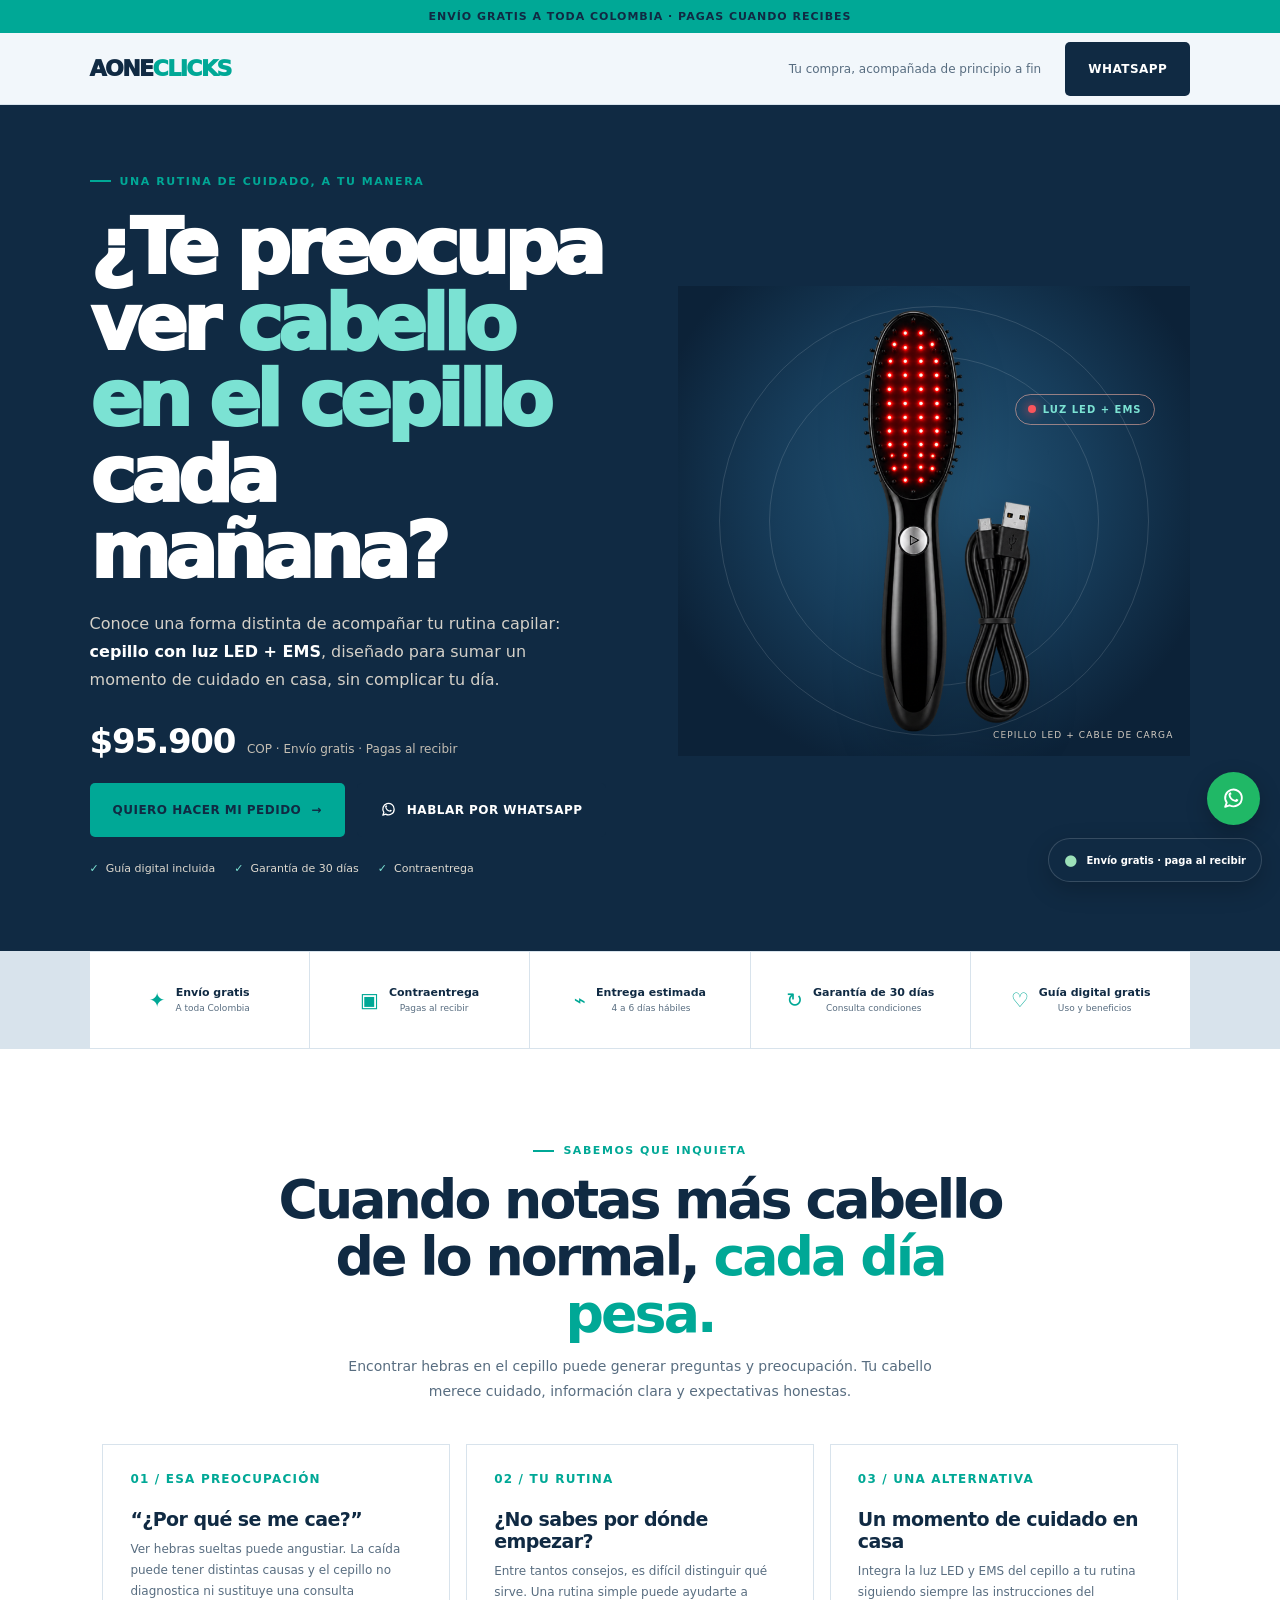
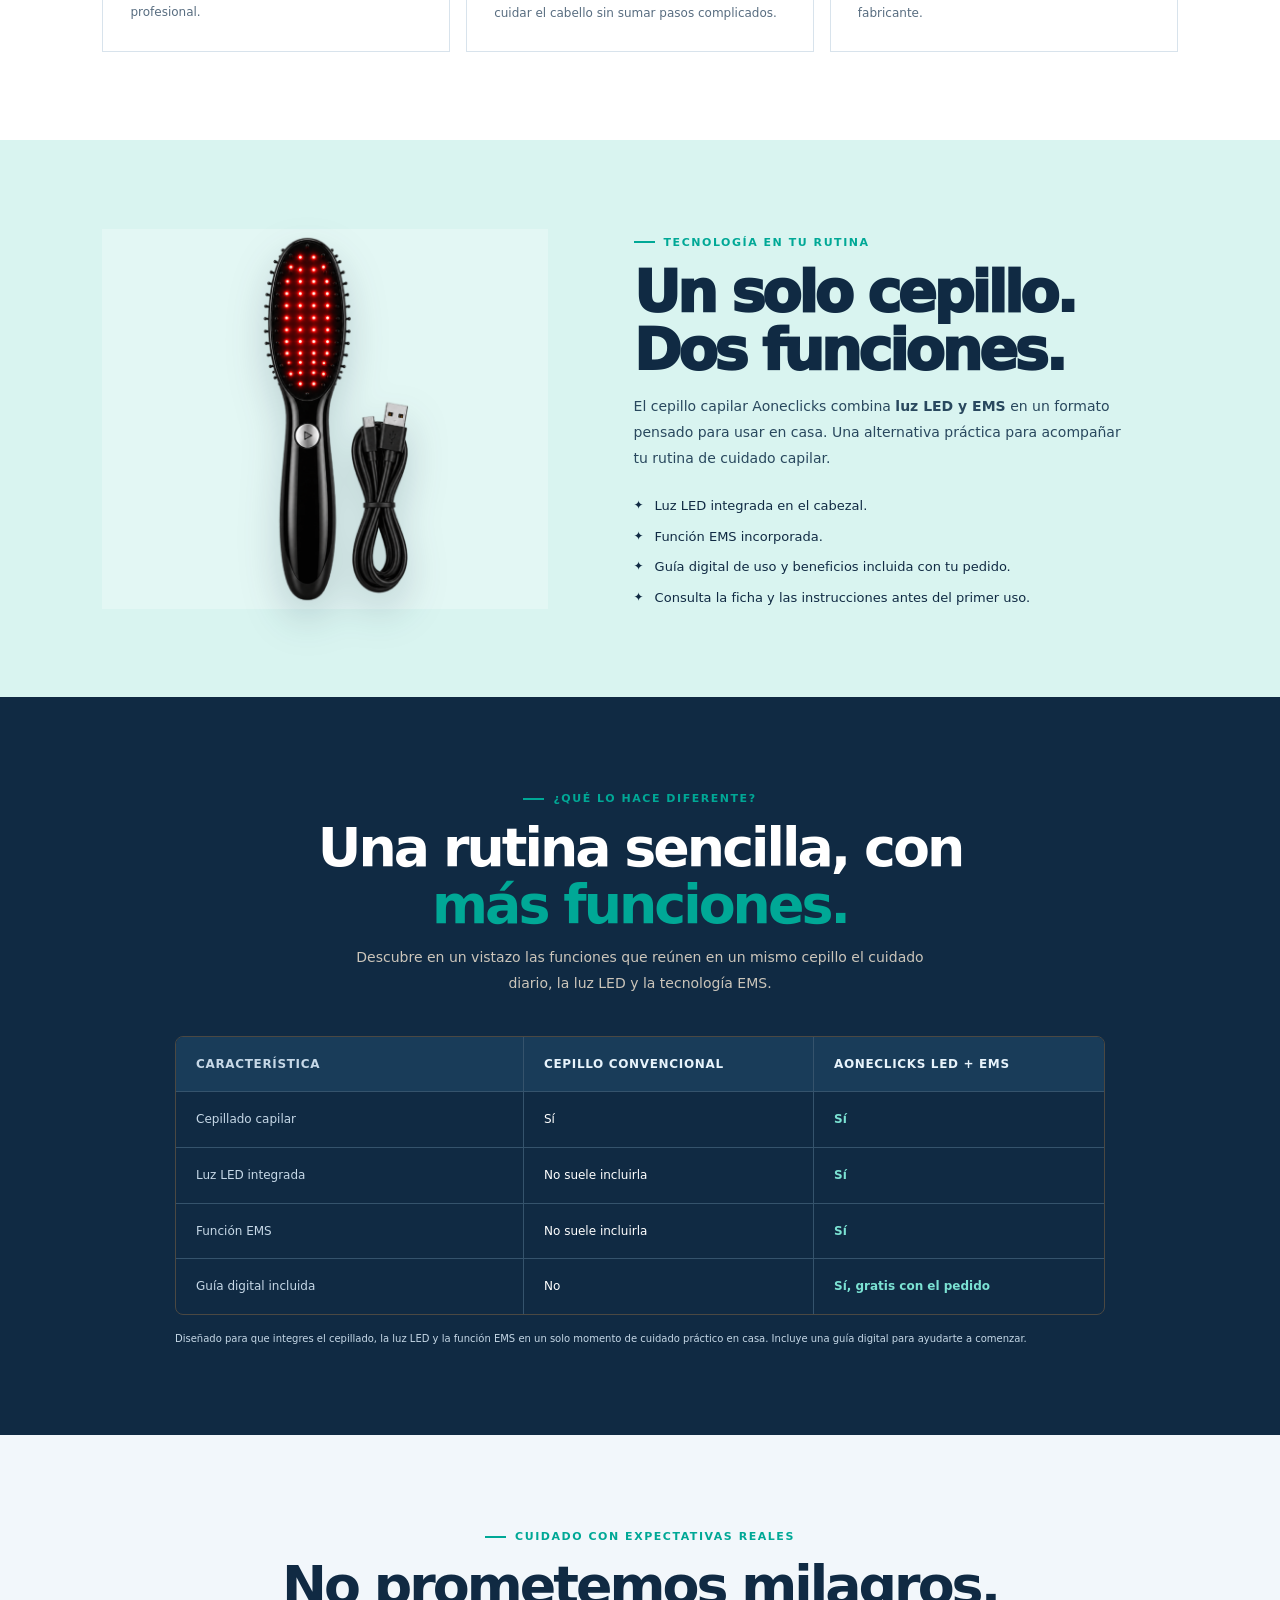
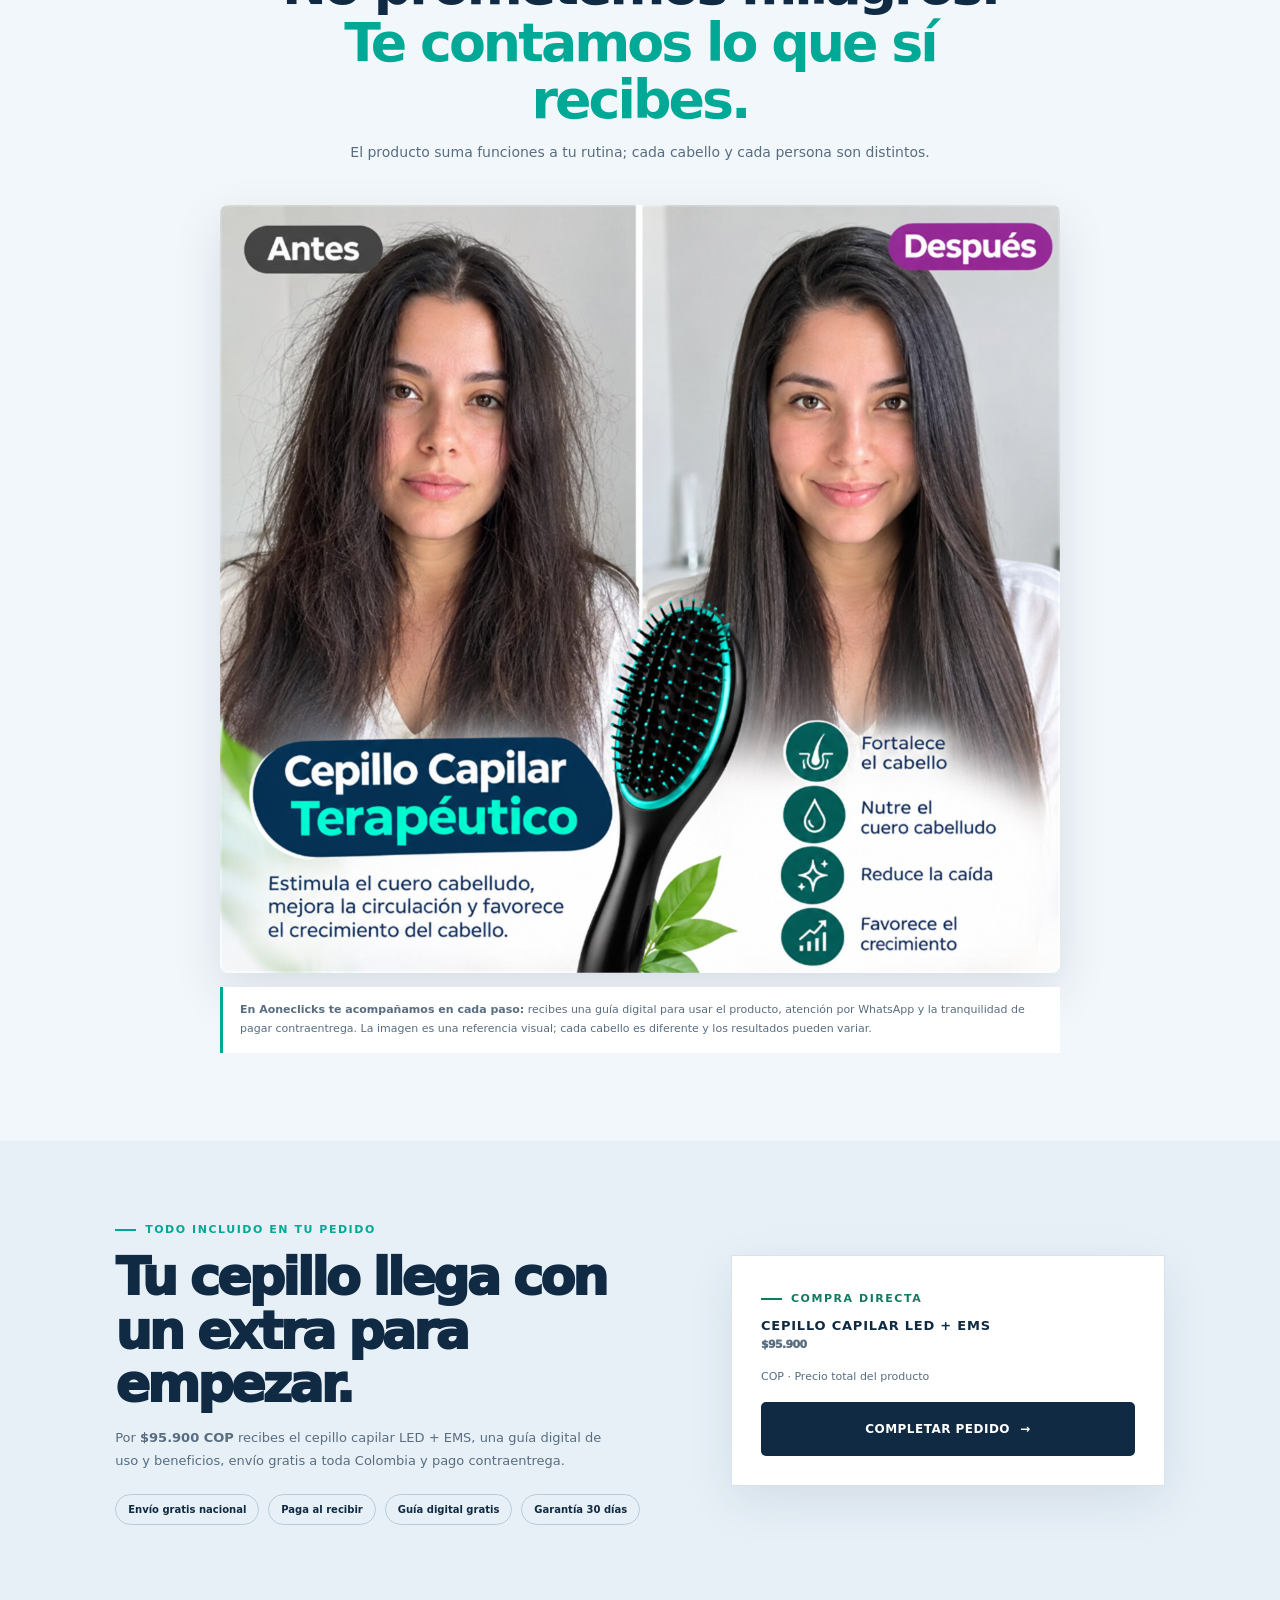
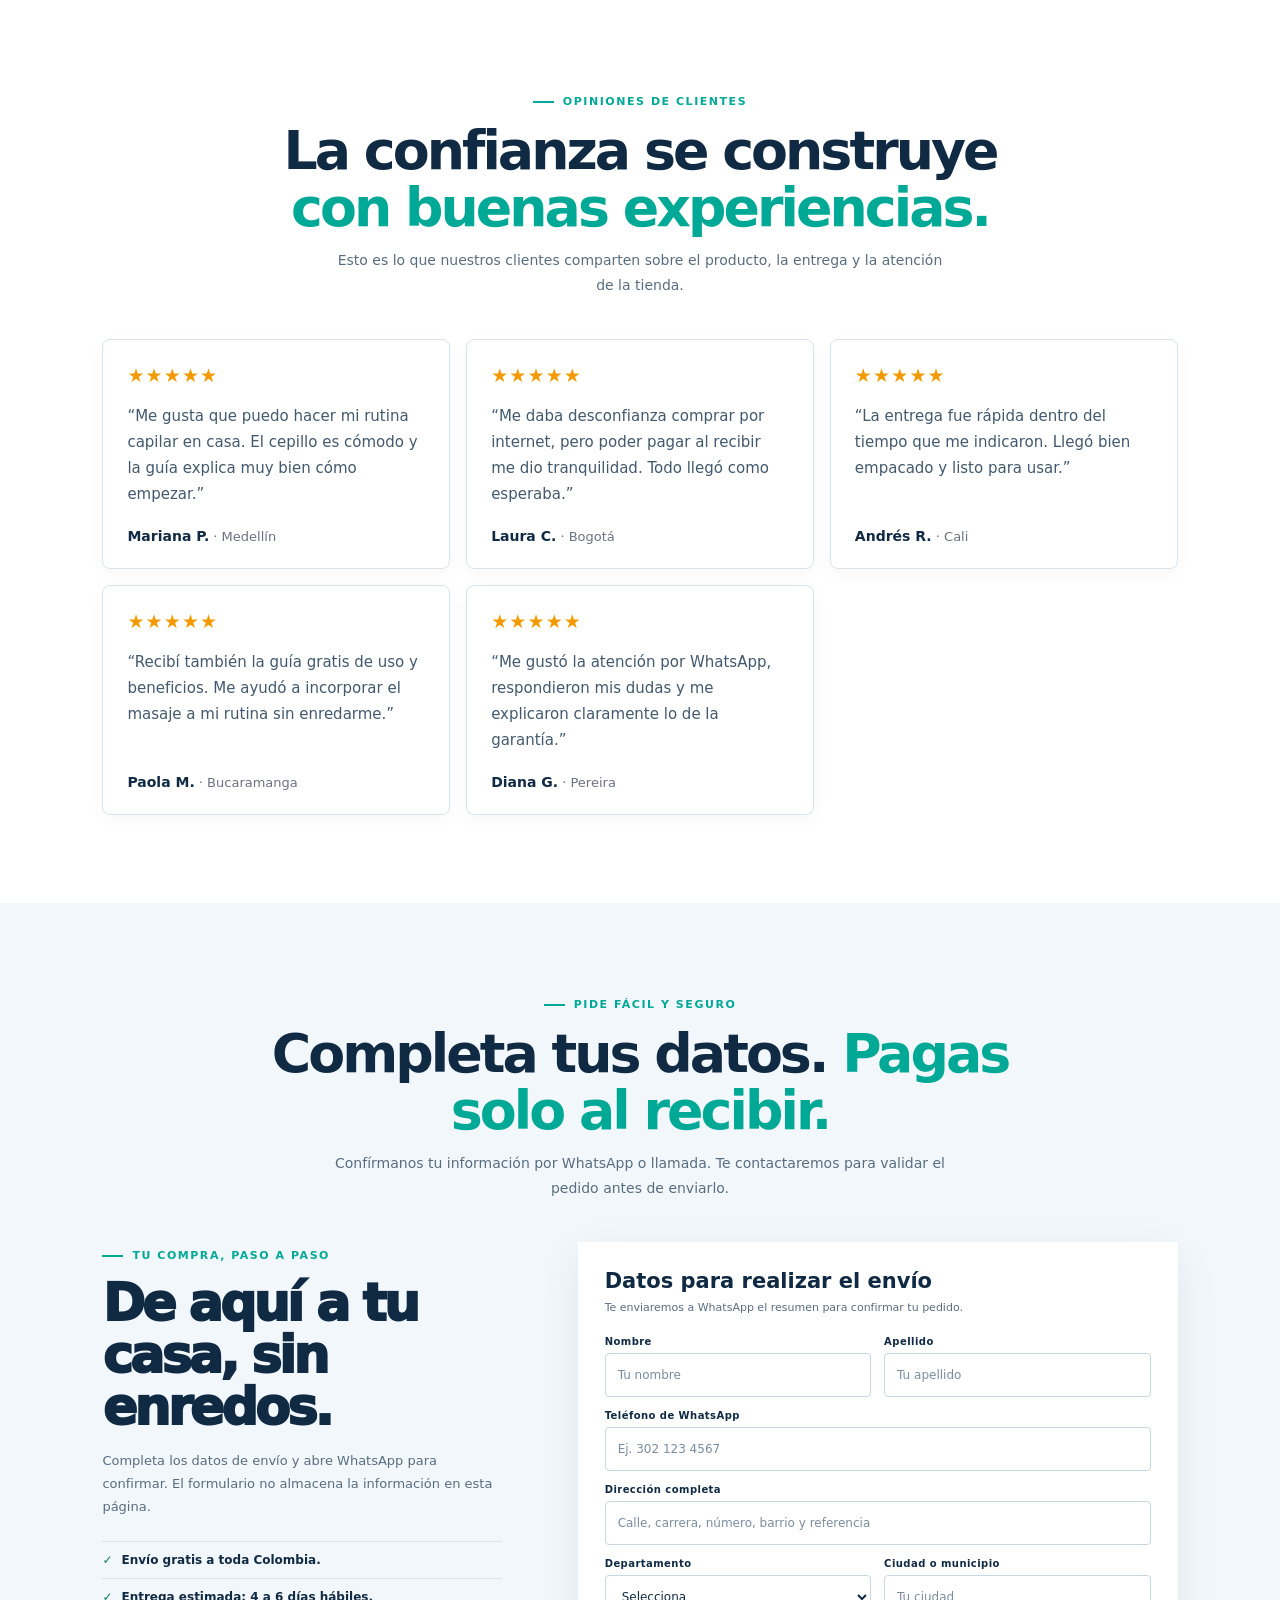
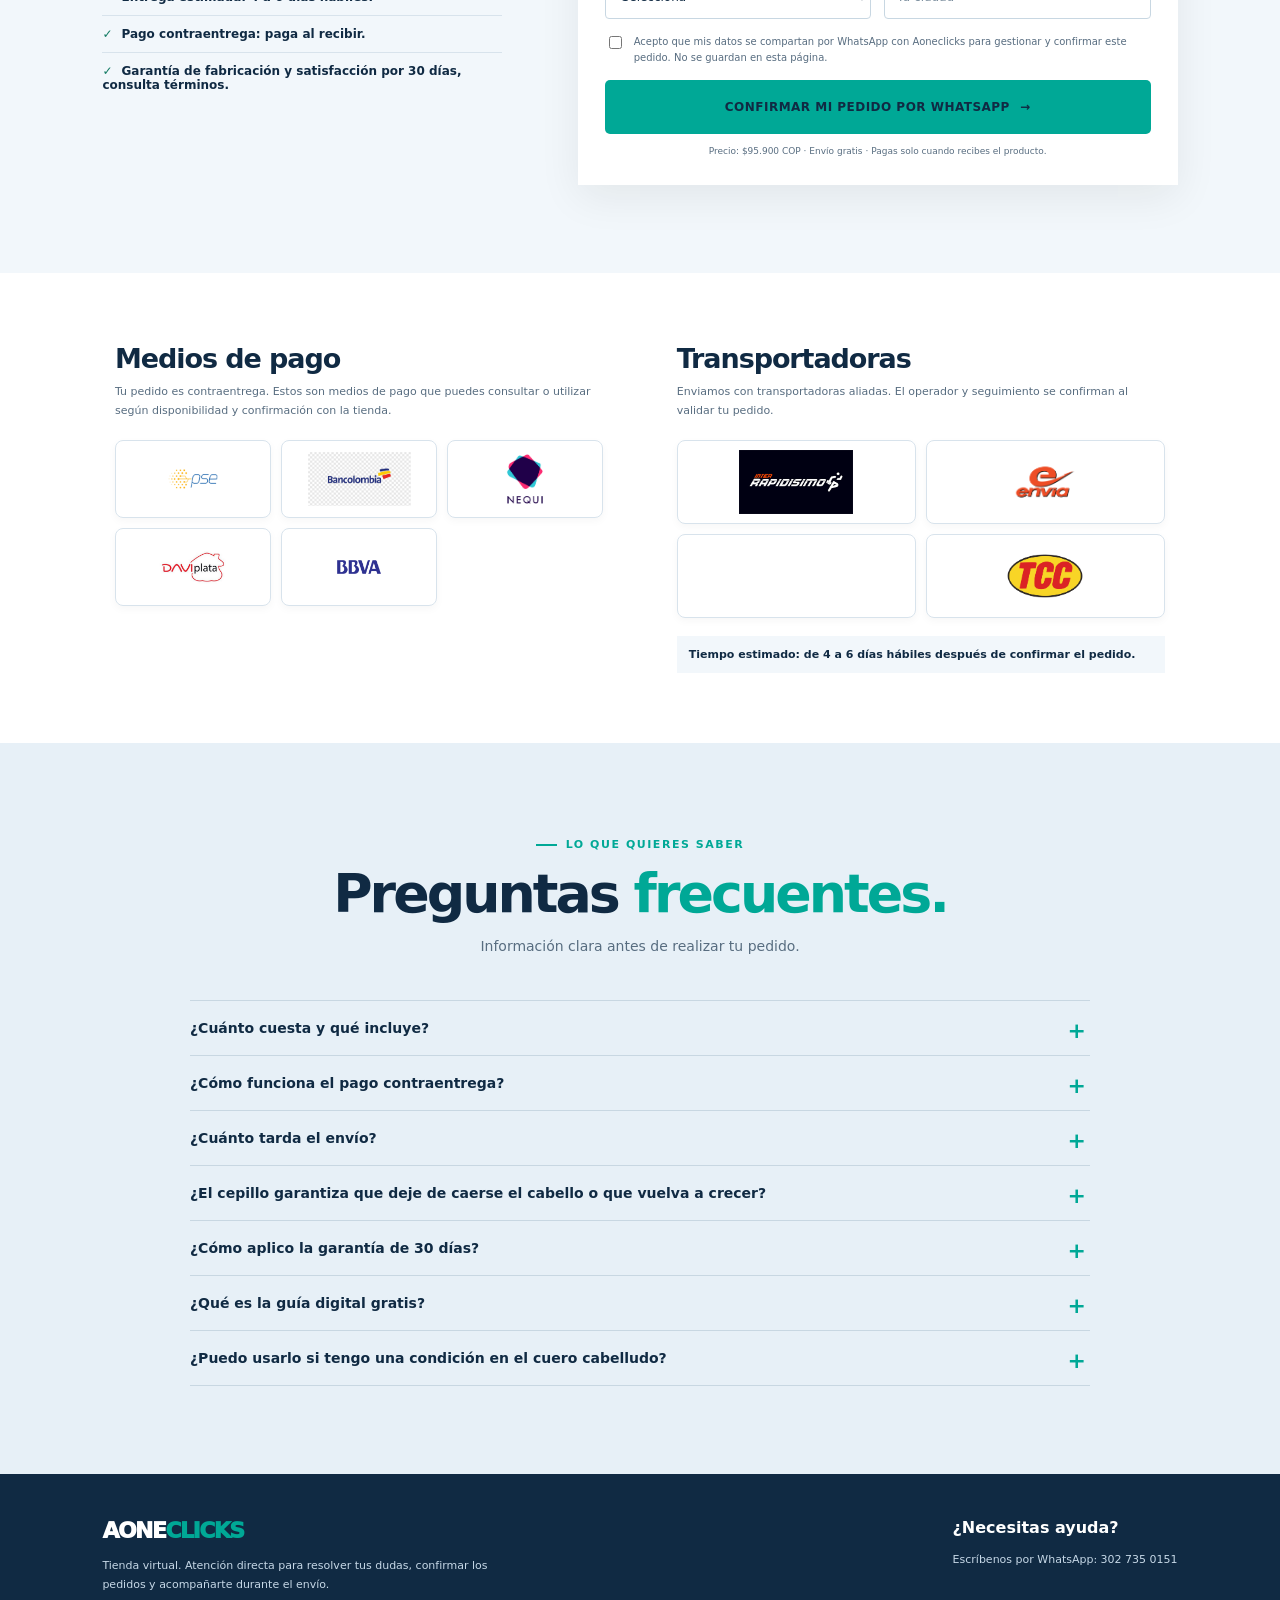
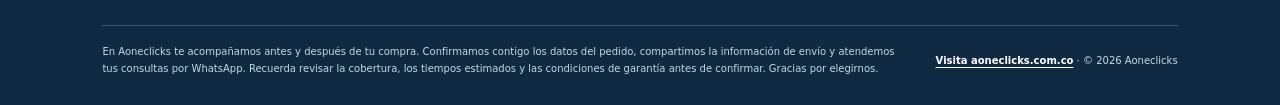
==== index.html @ 3e77032e "Create index.html" ====
<!DOCTYPE html>
<html lang="es">
<head>
    <meta charset="UTF-8">
    <meta name="viewport" content="width=device-width, initial-scale=1">
    <meta name="theme-color" content="#102a43">
    <meta name="description" content="Cepillo capilar con luz LED y EMS Aoneclicks. Envío gratis en Colombia, pago contraentrega y guía digital incluida.">
    <title>Cepillo capilar LED + EMS | Aoneclicks</title>
    <style>
        :root {
            color-scheme: light;
            --ink: #102a43;
            --paper: #f2f7fb;
            --white: #ffffff;
            --rose: #00a896;
            --rose-light: #7be2d3;
            --muted: #586d80;
            --line: #d8e3ec;
            --green: #117a62;
            --sans: Inter, ui-sans-serif, system-ui, -apple-system, "Segoe UI", sans-serif;
        }
        *, *::before, *::after { box-sizing: border-box; }
        html { scroll-behavior: smooth; scroll-padding-top: 82px; }
        body { margin: 0; background: var(--paper); color: var(--ink); font-family: var(--sans); -webkit-font-smoothing: antialiased; }
        a { color: inherit; text-decoration: none; }
        button, input, select { font: inherit; }
        button:focus-visible, a:focus-visible, input:focus-visible, select:focus-visible, summary:focus-visible { outline: 3px solid #00a896; outline-offset: 3px; }
        .announcement { padding: 10px 16px; background: var(--rose); color: var(--ink); text-align: center; font-size: 11px; font-weight: 800; letter-spacing: .09em; text-transform: uppercase; }
        .header { display: flex; min-height: 72px; align-items: center; justify-content: space-between; padding: 0 7%; border-bottom: 1px solid var(--line); }
        .brand { font-size: 22px; font-weight: 950; letter-spacing: -.07em; }
        .brand span { color: var(--rose); }
        .header-right { display: flex; align-items: center; gap: 24px; }
        .header-note { color: var(--muted); font-size: 12px; }
        .button { position: relative; display: inline-flex; min-height: 54px; align-items: center; justify-content: center; gap: 10px; overflow: hidden; padding: 0 23px; border: 0; border-radius: 5px; background: var(--rose); color: var(--ink); cursor: pointer; font-size: 12px; font-weight: 850; letter-spacing: .04em; text-align: center; text-transform: uppercase; transition: transform .18s, background .18s; }
        .button:hover { transform: translateY(-2px); background: var(--rose-light); }
        .button::after { position: absolute; top: -70%; left: -45%; width: 28%; height: 240%; background: rgba(255,255,255,.38); content: ""; transform: rotate(25deg); transition: left .5s ease; }
        .button:hover::after { left: 125%; }
        .button-dark { background: var(--ink); color: var(--white); }
        .button-dark:hover { background: #1d4568; }
        .button svg { width: 17px; height: 17px; flex: 0 0 auto; }
        .hero { display: grid; grid-template-columns: 1.02fr .98fr; min-height: 620px; align-items: center; gap: 5%; padding: 62px 7% 76px; background: var(--ink); color: var(--white); }
        .hero-copy { max-width: 640px; }
        .eyebrow { display: inline-flex; align-items: center; gap: 9px; color: var(--rose); font-size: 11px; font-weight: 850; letter-spacing: .14em; text-transform: uppercase; }
        .eyebrow::before { width: 21px; height: 2px; background: currentColor; content: ""; }
        h1, h2, h3, p { margin-top: 0; }
        h1 { margin: 22px 0 20px; font-size: clamp(50px, 6vw, 83px); font-weight: 950; letter-spacing: -.065em; line-height: .99; }
        h1 .pain { color: var(--rose-light); }
        h1 .solution { color: #ffc857; }
        .hero-copy > p { max-width: 510px; margin-bottom: 27px; color: #d4d0c8; font-size: 16px; line-height: 1.75; }
        .hero-copy > p strong { color: var(--white); }
        .price-row { display: flex; flex-wrap: wrap; align-items: baseline; gap: 12px; margin: 0 0 22px; }
        .price { color: var(--white); font-size: 34px; font-weight: 900; letter-spacing: -.04em; }
        .price-caption { color: #c4beb3; font-size: 12px; }
        .hero-actions { display: flex; flex-wrap: wrap; gap: 12px; }
        .hero-actions .button { min-width: 215px; }
        .micro-benefits { display: flex; flex-wrap: wrap; gap: 11px 19px; margin-top: 25px; color: #ded9cf; font-size: 11px; }
        .micro-benefits span::before { margin-right: 7px; color: var(--rose-light); content: "✓"; font-weight: 900; }
        .hero-visual { position: relative; display: grid; min-height: 470px; overflow: hidden; place-items: center; background: radial-gradient(circle at 50% 43%, #245779 0, #173d5b 42%, #0c2238 78%); }
        .hero-visual::before, .hero-visual::after { position: absolute; border: 1px solid rgba(255,255,255,.13); border-radius: 50%; content: ""; animation: halo-pulse 5s ease-in-out infinite; }
        .hero-visual::before { width: 330px; height: 330px; }
        .hero-visual::after { width: 430px; height: 430px; animation-delay: -2.5s; }
        .product-photo { display: block; width: min(90%, 430px); height: auto; aspect-ratio: 1; object-fit: contain; background: transparent; filter: drop-shadow(0 20px 24px rgba(0,0,0,.2)); }
        .hero-photo { position: relative; z-index: 1; animation: product-float 5s ease-in-out infinite; }
        .product-detail-photo { width: min(84%, 370px); filter: drop-shadow(0 18px 20px rgba(16,42,67,.2)); animation: product-float 5.5s ease-in-out infinite; animation-delay: -.8s; }
        .led-caption { position: absolute; z-index: 2; top: 23%; right: 7%; padding: 9px 12px; border: 1px solid rgba(255,183,166,.55); border-radius: 40px; color: var(--rose-light); font-size: 10px; font-weight: 800; letter-spacing: .1em; text-transform: uppercase; }
        .led-caption::before { display: inline-block; width: 8px; height: 8px; margin-right: 7px; border-radius: 50%; background: #fb555c; box-shadow: 0 0 12px #fb555c; content: ""; }
        .visual-caption { position: absolute; right: 17px; bottom: 16px; color: #d6cec4; font-size: 9px; letter-spacing: .12em; text-transform: uppercase; }
        .hero-copy { animation: enter-up .75s cubic-bezier(.2,.7,.2,1) both; }
        .hero-visual { animation: enter-up .9s .12s cubic-bezier(.2,.7,.2,1) both; }
        .hero-copy .eyebrow { animation: eyebrow-in .65s .2s both; }
        .hero h1 { animation: headline-in .85s .28s both; }
        .hero-copy > p { animation: enter-up .8s .42s both; }
        .hero-actions .button:first-child { animation: cta-glow 3s 1.4s ease-in-out infinite; }
        .led-caption::before { animation: led-pulse 1.8s ease-in-out infinite; }
        .reveal { opacity: 0; transform: translateY(24px); transition: opacity .65s ease, transform .65s cubic-bezier(.2,.7,.2,1); }
        .reveal.is-visible { opacity: 1; transform: translateY(0); }
        .pain-card.reveal:nth-child(2), .secure-grid > div.reveal:nth-child(2) { transition-delay: .12s; }
        .pain-card.reveal:nth-child(3) { transition-delay: .24s; }
        .product-copy.reveal { transition-delay: .14s; }
        .pain-card, .trust-item, .offer-card { transition: transform .25s ease, box-shadow .25s ease; }
        .pain-card:hover, .offer-card:hover { transform: translateY(-5px); box-shadow: 0 16px 36px rgba(23,23,19,.1); }
        .trust-item:hover { transform: translateY(-3px); }
        .floating-trust { animation: trust-bob 3s ease-in-out infinite; }
        .whatsapp-float { animation: whatsapp-pulse 2.5s ease-out infinite; }
        @keyframes enter-up { from { opacity: 0; transform: translateY(22px); } to { opacity: 1; transform: translateY(0); } }
        @keyframes eyebrow-in { from { opacity: 0; letter-spacing: .32em; } to { opacity: 1; letter-spacing: .14em; } }
        @keyframes headline-in { from { opacity: 0; transform: translateY(18px) scale(.98); } to { opacity: 1; transform: translateY(0) scale(1); } }
        @keyframes product-float { 0%, 100% { transform: translateY(0) rotate(-1deg); } 50% { transform: translateY(-11px) rotate(1deg); } }
        @keyframes halo-pulse { 0%, 100% { opacity: .48; transform: scale(.96); } 50% { opacity: 1; transform: scale(1.04); } }
        @keyframes led-pulse { 0%, 100% { opacity: .65; box-shadow: 0 0 5px #fb555c; } 50% { opacity: 1; box-shadow: 0 0 15px #fb555c; } }
        @keyframes trust-bob { 0%, 100% { transform: translateY(0); } 50% { transform: translateY(-4px); } }
        @keyframes whatsapp-pulse { 0%, 100% { box-shadow: 0 8px 22px rgba(0,0,0,.23), 0 0 0 0 rgba(32,184,102,.35); } 50% { box-shadow: 0 8px 22px rgba(0,0,0,.23), 0 0 0 9px rgba(32,184,102,0); } }
        @keyframes cta-glow { 0%, 100% { box-shadow: 0 0 0 0 rgba(237,118,95,0); } 50% { box-shadow: 0 0 0 6px rgba(237,118,95,.17); } }
        .trust-strip { display: grid; grid-template-columns: repeat(5, 1fr); gap: 1px; padding: 1px 7%; background: var(--line); }
        .trust-item { display: flex; min-height: 96px; align-items: center; justify-content: center; gap: 10px; padding: 14px 10px; background: var(--white); text-align: center; }
        .trust-item b { display: block; font-size: 11px; }
        .trust-item small { display: block; margin-top: 4px; color: var(--muted); font-size: 9px; }
        .trust-icon { color: var(--rose); font-size: 20px; }
        .section { padding: 88px 8%; }
        .section-heading { max-width: 740px; margin: 0 auto 40px; text-align: center; }
        .section-heading .eyebrow { justify-content: center; }
        .section-heading h2 { margin: 14px 0 12px; font-size: clamp(34px, 4.2vw, 55px); font-weight: 900; letter-spacing: -.055em; line-height: 1.06; }
        .section-heading h2 em { color: var(--rose); font-style: normal; }
        .section-heading p { max-width: 610px; margin: auto; color: var(--muted); font-size: 14px; line-height: 1.8; }
        .pain-section { background: var(--white); }
        .pain-grid { display: grid; grid-template-columns: repeat(3, 1fr); gap: 16px; max-width: 1100px; margin: 0 auto; }
        .pain-card { min-height: 205xpx; padding: 27px; border: 1px solid var(--line); background: #fff; }
        .pain-card .number { display: block; margin-bottom: 22px; color: var(--rose); font-size: 12px; font-weight: 900; letter-spacing: .1em; }
        .pain-card h3 { margin-bottom: 9px; font-size: 19px; font-weight: 850; letter-spacing: -.03em; }
        .pain-card p { margin-bottom: 0; color: var(--muted); font-size: 12px; line-height: 1.75; }
        .product-section { display: grid; grid-template-columns: .9fr 1.1fr; align-items: center; gap: 8%; background: #d9f4f0; }
        .product-visual { display: grid; min-height: 380px; place-items: center; background: rgba(255,255,255,.28); }
        .product-copy h2 { max-width: 540px; margin: 15px 0; font-size: clamp(38px, 4.5vw, 58px); font-weight: 950; letter-spacing: -.06em; line-height: 1; }
        .product-copy > p { max-width: 500px; color: #29485e; font-size: 14px; line-height: 1.85; }
        .feature-list { display: grid; gap: 10px; margin: 24px 0 0; padding: 0; list-style: none; }
        .feature-list li { display: flex; gap: 11px; font-size: 13px; line-height: 1.6; }
        .feature-list li::before { color: var(--ink); content: "✦"; font-size: 12px; }
        .comparison { background: var(--ink); color: var(--white); }
        .comparison .section-heading p { color: #cbc5ba; }
        .comparison-table { max-width: 930px; margin: 0 auto; overflow: hidden; border: 1px solid #4b4842; border-radius: 8px; }
        .comparison-row { display: grid; grid-template-columns: 1.2fr 1fr 1fr; border-bottom: 1px solid #35536c; }
        .comparison-row:last-child { border: 0; }
        .comparison-row > div { padding: 18px 20px; border-right: 1px solid #35536c; font-size: 12px; line-height: 1.55; }
        .comparison-row > div:last-child { border: 0; }
        .comparison-head { background: #193c59; color: #e7f3fb; font-size: 11px !important; font-weight: 850; letter-spacing: .06em; text-transform: uppercase; }
        .comparison-row > div:first-child { color: #c6d8e7; }
        .comparison-row:not(.comparison-head) > div:last-child { color: var(--rose-light); font-weight: 700; }
        .note { max-width: 930px; margin: 15px auto 0; color: #c6d8e7; font-size: 10px; line-height: 1.7; }
        .visual-guide { max-width: 840px; margin: 0 auto; overflow: hidden; border-radius: 8px; background: #e3edf5; box-shadow: 0 18px 50px rgba(16,42,67,.12); }
        .before-after-photo { display: block; width: 100%; height: auto; }
        .guide-caveat { max-width: 840px; margin: 14px auto 0; padding: 14px 17px; border-left: 3px solid var(--rose); background: var(--white); color: var(--muted); font-size: 11px; line-height: 1.7; }
        .offer { display: grid; grid-template-columns: 1fr .8fr; align-items: center; gap: 7%; padding: 75px 9%; background: #e7f0f7; }
        .offer-copy h2 { max-width: 620px; margin: 15px 0; font-size: clamp(38px, 4vw, 54px); font-weight: 950; letter-spacing: -.06em; line-height: 1.04; }
        .offer-copy > p { max-width: 500px; color: var(--muted); font-size: 13px; line-height: 1.8; }
        .offer-points { display: flex; flex-wrap: wrap; gap: 9px; margin-top: 21px; }
        .offer-points span { padding: 9px 12px; border: 1px solid #b9cbd9; border-radius: 30px; font-size: 10px; font-weight: 750; }
        .offer-card { padding: 29px; border: 1px solid #d8e3ec; background: var(--white); box-shadow: 0 15px 45px rgba(16,42,67,.09); }
        .offer-card .eyebrow { color: var(--green); }
        .offer-card h3 { margin: 13px 0 5px; font-size: 13px; font-weight: 850; letter-spacing: .06em; text-transform: uppercase; }
        .offer-price { margin: 0; font-size: 42px; font-weight: 950; letter-spacing: -.06em; }
        .offer-card > p { margin: 0 0 19px; color: var(--muted); font-size: 11px; }
        .offer-card .button { width: 100%; }
        .reviews { background: var(--white); }
        .review-grid { display: grid; grid-template-columns: repeat(3, minmax(0, 1fr)); gap: 16px; max-width: 1180px; margin: 0 auto; }
        .review-card { display: flex; min-height: 220px; flex-direction: column; padding: 24px; border: 1px solid #d8e3ec; border-radius: 8px; background: #fff; box-shadow: 0 5px 18px rgba(16,42,67,.035); transition: transform .22s ease, box-shadow .22s ease; }
        .review-card:hover { transform: translateY(-4px); box-shadow: 0 13px 28px rgba(16,42,67,.09); }
        .review-stars { margin-bottom: 17px; color: #f29a00; font-size: 19px; letter-spacing: .06em; }
        .review-quote { flex: 1; margin-bottom: 20px; color: #42596d; font-size: 15px; line-height: 1.75; }
        .review-author { margin: 0; color: #6b7280; font-size: 13px; }
        .review-author strong { color: var(--ink); font-size: 14px; }
        .checkout { background: var(--paper); }
        .checkout-grid { display: grid; grid-template-columns: .8fr 1.2fr; gap: 7%; max-width: 1080px; margin: 0 auto; }
        .checkout-intro h2 { margin: 15px 0; font-size: clamp(38px, 4vw, 53px); font-weight: 950; letter-spacing: -.06em; line-height: 1.02; }
        .checkout-intro > p { color: var(--muted); font-size: 13px; line-height: 1.8; }
        .checkout-perks { margin: 22px 0 0; padding: 0; list-style: none; }
        .checkout-perks li { padding: 11px 0; border-top: 1px solid var(--line); font-size: 12px; font-weight: 650; }
        .checkout-perks li::before { margin-right: 9px; color: var(--green); content: "✓"; font-weight: 900; }
        .order-form { padding: 27px; background: var(--white); box-shadow: 0 12px 40px rgba(23,23,19,.07); }
        .order-form h3 { margin-bottom: 6px; font-size: 21px; font-weight: 900; }
        .form-intro { margin-bottom: 20px; color: var(--muted); font-size: 11px; line-height: 1.6; }
        .fields { display: grid; grid-template-columns: 1fr 1fr; gap: 13px; }
        .field { display: grid; gap: 6px; }
        .field-wide { grid-column: 1 / -1; }
        .field label { font-size: 10px; font-weight: 850; letter-spacing: .045em; }
        .field input, .field select { width: 100%; min-height: 44px; padding: 0 12px; border: 1px solid #c8d7e2; border-radius: 4px; background: #fff; color: var(--ink); font-size: 12px; }
        .field input::placeholder { color: #7a8d9d; }
        .consent { display: flex; align-items: flex-start; gap: 9px; margin: 15px 0; color: var(--muted); font-size: 10px; line-height: 1.55; }
        .consent input { margin-top: 2px; accent-color: var(--green); }
        .order-form .button { width: 100%; }
        .form-note { margin: 10px 0 0; color: var(--muted); font-size: 9px; line-height: 1.6; text-align: center; }
        .secure { padding: 70px 8%; background: var(--white); }
        .secure-grid { display: grid; grid-template-columns: 1fr 1fr; gap: 7%; max-width: 1050px; margin: 0 auto; }
        .secure h2 { margin: 0 0 9px; font-size: 27px; font-weight: 900; letter-spacing: -.04em; }
        .secure p { color: var(--muted); font-size: 11px; line-height: 1.7; }
        .logo-grid { display: flex; flex-wrap: wrap; gap: 9px; margin: 19px 0 0; }
        .logo-badge { position: relative; display: inline-flex; min-width: 112px; min-height: 48px; align-items: center; justify-content: flex-start; gap: 9px; overflow: hidden; padding: 7px 11px; border: 1px solid var(--line); border-radius: 8px; background: #fff; color: #34322e; font-size: 10px; font-weight: 850; letter-spacing: -.025em; box-shadow: 0 3px 9px rgba(23,23,19,.035); animation: badge-arrive .55s both; transition: transform .2s ease, box-shadow .2s ease, border-color .2s ease; }
        .logo-badge::after { position: absolute; inset: 0; background: linear-gradient(110deg, transparent 30%, rgba(255,255,255,.78) 50%, transparent 70%); content: ""; transform: translateX(-130%); transition: transform .5s ease; }
        .logo-badge:hover { transform: translateY(-4px) scale(1.035); border-color: #cbc3b7; box-shadow: 0 9px 18px rgba(23,23,19,.12); }
        .logo-badge:hover::after { transform: translateX(130%); }
        .logo-badge:nth-child(2) { animation-delay: .05s; }
        .logo-badge:nth-child(3) { animation-delay: .1s; }
        .logo-badge:nth-child(4) { animation-delay: .15s; }
        .logo-badge:nth-child(5) { animation-delay: .2s; }
        .logo-badge:nth-child(6) { animation-delay: .25s; }
        .logo-mark { position: relative; z-index: 1; display: grid; width: 27px; height: 27px; flex: 0 0 auto; place-items: center; border-radius: 8px; background: #f4f1ec; color: #34322e; font-size: 9px; font-weight: 950; letter-spacing: -.04em; }
        .logo-name { position: relative; z-index: 1; }
        .logo-badge.pse .logo-mark { background: #fff1e8; color: #ef6e25; }
        .logo-badge.banco .logo-mark { background: #f9e9eb; color: #ae1e32; }
        .logo-badge.nequi .logo-mark { background: #fae8f3; color: #d31983; }
        .logo-badge.mp .logo-mark { background: #e7f4fb; color: #1285c7; }
        .logo-badge.amex .logo-mark { background: #e8f1f8; color: #1669a9; }
        .logo-badge.master .logo-mark { background: #f8e9e8; color: #b52630; }
        .logo-badge.inter .logo-mark { background: #fff0e8; color: #e45c24; }
        .logo-badge.envia .logo-mark { background: #eaf2e5; color: #43844c; }
        .logo-badge.coord .logo-mark { background: #fff4df; color: #b17b19; }
        .logo-badge.tcc .logo-mark { background: #eaf0fb; color: #305da8; }
        @keyframes badge-arrive { from { opacity: 0; transform: translateY(9px); } to { opacity: 1; transform: translateY(0); } }
        .payment-logo-grid { display: grid; grid-template-columns: repeat(3, minmax(0, 1fr)); gap: 10px; margin: 19px 0 0; }
        .payment-logo-card { display: grid; min-height: 78px; place-items: center; padding: 10px; overflow: hidden; border: 1px solid var(--line); border-radius: 8px; background: #fff; box-shadow: 0 3px 9px rgba(23,23,19,.035); animation: badge-arrive .55s both; transition: transform .2s ease, box-shadow .2s ease; }
        .payment-logo-card img { display: block; width: 100%; height: 54px; object-fit: contain; transition: transform .25s ease; }
        .payment-logo-card:hover { transform: translateY(-4px); box-shadow: 0 9px 18px rgba(23,23,19,.12); }
        .payment-logo-card:hover img { transform: scale(1.06); }
        .payment-logo-card:nth-child(2) { animation-delay: .06s; }
        .payment-logo-card:nth-child(3) { animation-delay: .12s; }
        .payment-logo-card:nth-child(4) { animation-delay: .18s; }
        .payment-logo-card:nth-child(5) { animation-delay: .24s; }
        .carrier-logo-grid { display: grid; grid-template-columns: repeat(2, minmax(0, 1fr)); gap: 10px; margin: 19px 0 0; }
        .carrier-logo-card { display: grid; min-height: 84px; place-items: center; padding: 9px; overflow: hidden; border: 1px solid var(--line); border-radius: 8px; background: #fff; box-shadow: 0 3px 9px rgba(23,23,19,.035); animation: badge-arrive .55s both; transition: transform .2s ease, box-shadow .2s ease; }
        .carrier-logo-card img { display: block; width: 100%; height: 64px; object-fit: contain; transition: transform .25s ease; }
        .carrier-logo-card:hover { transform: translateY(-4px); box-shadow: 0 9px 18px rgba(23,23,19,.12); }
        .carrier-logo-card:hover img { transform: scale(1.06); }
        .carrier-logo-card:nth-child(2) { animation-delay: .06s; }
        .carrier-logo-card:nth-child(3) { animation-delay: .12s; }
        .carrier-logo-card:nth-child(4) { animation-delay: .18s; }
        .shipping-note { margin-top: 18px; padding: 12px; background: var(--paper); font-size: 11px; font-weight: 750; }
        .faq { background: #e7f0f7; }
        .faq-grid { max-width: 900px; margin: 0 auto; }
        .faq details { border-top: 1px solid #c8d7e2; }
        .faq details:last-child { border-bottom: 1px solid #c8d7e2; }
        .faq summary { position: relative; padding: 19px 34px 19px 0; cursor: pointer; font-size: 14px; font-weight: 800; list-style: none; }
        .faq summary::-webkit-details-marker { display: none; }
        .faq summary::after { position: absolute; right: 4px; color: var(--rose); content: "+"; font-size: 22px; line-height: 1; }
        .faq details[open] summary::after { content: "−"; }
        .faq details p { max-width: 760px; margin: -2px 0 18px; color: #526a7e; font-size: 12px; line-height: 1.8; }
        .footer { padding: 44px 8% 28px; background: var(--ink); color: var(--white); }
        .footer-main { display: flex; justify-content: space-between; gap: 30px; max-width: 1100px; margin: 0 auto; }
        .footer-main p { max-width: 400px; margin: 13px 0 0; color: #c6d8e7; font-size: 11px; line-height: 1.8; }
        .footer-legal { display: grid; grid-template-columns: 1fr auto; gap: 16px 24px; align-items: center; max-width: 1100px; margin: 30px auto 0; padding-top: 17px; border-top: 1px solid #35536c; color: #c6d8e7; font-size: 10px; line-height: 1.7; }
        .footer-legal a { color: #fff; font-weight: 750; text-decoration: underline; text-underline-offset: 3px; }
        .footer-legal a { text-decoration: underline; text-underline-offset: 3px; }
        .floating-trust { position: fixed; z-index: 5; right: 18px; bottom: 18px; display: flex; align-items: center; gap: 9px; padding: 12px 15px; border: 1px solid rgba(255,255,255,.16); border-radius: 40px; background: var(--ink); box-shadow: 0 8px 24px rgba(0,0,0,.2); color: white; font-size: 10px; font-weight: 800; }
        .floating-trust span { color: #9ce1b9; font-size: 15px; }
        .whatsapp-float { position: fixed; z-index: 6; bottom: 75px; right: 20px; display: grid; width: 53px; height: 53px; place-items: center; border-radius: 50%; background: #20b866; box-shadow: 0 8px 22px rgba(0,0,0,.23); color: white; }
        .whatsapp-float svg { width: 25px; height: 25px; }
        .purchase-helper { position: fixed; z-index: 7; bottom: 22px; left: 22px; display: grid; grid-template-columns: 54px minmax(0, 1fr) 30px; width: min(370px, calc(100vw - 44px)); align-items: center; gap: 12px; padding: 13px; border: 1px solid rgba(23,23,19,.1); border-radius: 12px; background: var(--white); box-shadow: 0 14px 42px rgba(0,0,0,.18); opacity: 0; pointer-events: none; transform: translateY(16px) scale(.98); transition: opacity .28s ease, transform .28s ease; }
        .purchase-helper.is-visible { opacity: 1; pointer-events: auto; transform: translateY(0) scale(1); }
        .helper-avatar { display: block; width: 54px; height: 54px; border-radius: 50%; background: #f1e4d8; }
        .helper-copy { display: grid; gap: 4px; }
        .helper-copy strong { font-size: 12px; line-height: 1.4; }
        .helper-copy span { color: var(--muted); font-size: 10px; line-height: 1.45; }
        .helper-link { color: #147c4b; font-size: 10px; font-weight: 850; text-decoration: underline; text-underline-offset: 2px; }
        .helper-close { display: grid; width: 28px; height: 28px; place-items: center; border: 0; border-radius: 50%; background: #f1eee9; color: var(--muted); cursor: pointer; font-size: 18px; line-height: 1; }
        .helper-close:hover { background: #e7e1d8; color: var(--ink); }
        @media (max-width: 850px) {
            .hero { gap: 3%; padding-right: 5%; padding-left: 5%; }
            .hero-visual { min-height: 400px; }
            .trust-strip { padding-right: 4%; padding-left: 4%; }
            .trust-item { flex-direction: column; gap: 5px; }
            .section { padding-right: 6%; padding-left: 6%; }
            .product-section, .offer { gap: 5%; }
            .checkout-grid { gap: 4%; }
        }
        @media (max-width: 620px) {
            html { scroll-padding-top: 20px; }
            .announcement { padding: 9px 12px; font-size: 9px; }
            .header { min-height: 61px; padding: 0 5%; }
            .brand { font-size: 21px; }
            .header-note { display: none; }
            .header-right .button { min-height: 40px; padding: 0 12px; font-size: 9px; }
            .hero { grid-template-columns: 1fr; gap: 26px; padding: 43px 6% 48px; }
            h1 { max-width: 550px; font-size: clamp(48px, 13vw, 68px); }
            .hero-copy > p { font-size: 14px; }
            .hero-visual { min-height: 350px; }
            .hero-visual::before { width: 270px; height: 270px; }
            .hero-visual::after { width: 350px; height: 350px; }
            .hero-photo { width: min(88%, 340px); }
            .product-detail-photo { width: min(82%, 310px); }
            .led-caption { top: 13%; right: 5%; font-size: 8px; }
            .hero-actions { display: grid; grid-template-columns: 1fr; }
            .hero-actions .button { width: 100%; }
            .trust-strip { grid-template-columns: repeat(2, 1fr); }
            .trust-item { min-height: 90px; }
            .trust-item:last-child { grid-column: 1 / -1; }
            .section { padding: 65px 6%; }
            .section-heading { margin-bottom: 27px; }
            .section-heading h2 { font-size: 37px; }
            .pain-grid { grid-template-columns: 1fr; gap: 10px; }
            .pain-card { min-height: 0; padding: 21px; }
            .pain-card .number { margin-bottom: 12px; }
            .product-section { grid-template-columns: 1fr; gap: 27px; }
            .product-visual { min-height: 300px; }
            .product-copy h2 { font-size: 42px; }
            .comparison-row > div { padding: 12px 9px; font-size: 10px; }
            .comparison-head { font-size: 9px !important; }
            .visual-guide { border-radius: 5px; }
            .offer { grid-template-columns: 1fr; gap: 30px; padding: 62px 7%; }
            .offer-copy h2 { font-size: 42px; }
            .checkout-grid { grid-template-columns: 1fr; gap: 28px; }
            .review-grid { grid-template-columns: 1fr; gap: 12px; }
            .review-card { min-height: 0; padding: 21px; }
            .checkout-intro h2 { font-size: 43px; }
            .order-form { padding: 20px 16px; }
            .fields { grid-template-columns: 1fr; }
            .field-wide { grid-column: auto; }
            .secure-grid { grid-template-columns: 1fr; gap: 38px; }
            .secure { padding: 58px 7%; }
            .footer-main { flex-direction: column; }
            .footer-legal { grid-template-columns: 1fr; gap: 8px; }
            .footer { padding-right: 7%; padding-left: 7%; }
            .floating-trust { right: 12px; bottom: 12px; font-size: 9px; }
            .whatsapp-float { right: 16px; bottom: 64px; width: 48px; height: 48px; }
            .purchase-helper { bottom: 122px; left: 12px; width: calc(100vw - 24px); grid-template-columns: 48px minmax(0, 1fr) 28px; gap: 10px; padding: 11px; }
            .helper-avatar { width: 48px; height: 48px; }
        }
        @media (prefers-reduced-motion: reduce) {
            *, *::before, *::after { scroll-behavior: auto !important; animation-duration: .01ms !important; animation-iteration-count: 1 !important; transition-duration: .01ms !important; }
            .reveal { opacity: 1; transform: none; }
            .button::after { display: none; }
            .purchase-helper { transform: none; }
        }
    </style>
</head>
<body>
    <div class="announcement">Envío gratis a toda Colombia · Pagas cuando recibes</div>
    <header class="header">
        <a class="brand" href="https://aoneclicks.com.co/" aria-label="Aoneclicks, ir a la tienda oficial">AONE<span>CLICKS</span></a>
        <div class="header-right">
            <span class="header-note">Tu compra, acompañada de principio a fin</span>
            <a class="button button-dark" href="https://wa.me/573027350151?text=Hola%2C%20quiero%20informaci%C3%B3n%20del%20cepillo%20capilar%20LED%20%2B%20EMS." target="_blank" rel="noopener noreferrer" aria-label="Consultar por WhatsApp">WhatsApp</a>
        </div>
    </header>

    <main>
        <section class="hero" id="inicio">
            <div class="hero-copy">
                <span class="eyebrow">Una rutina de cuidado, a tu manera</span>
                <h1>¿Te preocupa ver <span class="pain">cabello en el cepillo</span> cada mañana?</h1>
                <p>Conoce una forma distinta de acompañar tu rutina capilar: <strong>cepillo con luz LED + EMS</strong>, diseñado para sumar un momento de cuidado en casa, sin complicar tu día.</p>
                <div class="price-row"><span class="price">$95.900</span><span class="price-caption">COP · Envío gratis · Pagas al recibir</span></div>
                <div class="hero-actions">
                    <a class="button" href="#pedido">Quiero hacer mi pedido <span aria-hidden="true">→</span></a>
                    <a class="button button-dark" href="https://wa.me/573027350151?text=Hola%2C%20quiero%20informaci%C3%B3n%20del%20cepillo%20capilar%20LED%20%2B%20EMS." target="_blank" rel="noopener noreferrer">
                        <svg viewBox="0 0 24 24" fill="none" aria-hidden="true"><path d="M20 11.5a8 8 0 0 1-11.9 7L4 20l1.5-4A8 8 0 1 1 20 11.5Z" stroke="currentColor" stroke-width="1.8" stroke-linejoin="round"/><path d="M9 8.5c.5 2.8 2 4.2 4.7 5l1-1.2 2 .9c-.2 1.2-1 2-2.3 2.1-3.8-.4-6.9-3.4-7.2-7.1.1-1.3.9-2.1 2.1-2.3l.9 2L9 8.5Z" fill="currentColor"/></svg>
                        Hablar por WhatsApp
                    </a>
                </div>
                <div class="micro-benefits"><span>Guía digital incluida</span><span>Garantía de 30 días</span><span>Contraentrega</span></div>
            </div>
            <div class="hero-visual">
                <span class="led-caption">Luz LED + EMS</span>
                <img class="product-photo hero-photo" src="./cepillo-led-hd.png" alt="Cepillo capilar negro con puntos de luz LED roja y cable USB" width="1536" height="1536" fetchpriority="high" decoding="async">
                <span class="visual-caption">Cepillo LED + cable de carga</span>
            </div>
        </section>

        <section class="trust-strip" aria-label="Beneficios de compra">
            <div class="trust-item"><span class="trust-icon" aria-hidden="true">✦</span><div><b>Envío gratis</b><small>A toda Colombia</small></div></div>
            <div class="trust-item"><span class="trust-icon" aria-hidden="true">▣</span><div><b>Contraentrega</b><small>Pagas al recibir</small></div></div>
            <div class="trust-item"><span class="trust-icon" aria-hidden="true">⌁</span><div><b>Entrega estimada</b><small>4 a 6 días hábiles</small></div></div>
            <div class="trust-item"><span class="trust-icon" aria-hidden="true">↻</span><div><b>Garantía de 30 días</b><small>Consulta condiciones</small></div></div>
            <div class="trust-item"><span class="trust-icon" aria-hidden="true">♡</span><div><b>Guía digital gratis</b><small>Uso y beneficios</small></div></div>
        </section>

        <section class="section pain-section">
            <div class="section-heading">
                <span class="eyebrow">Sabemos que inquieta</span>
                <h2>Cuando notas más cabello de lo normal, <em>cada día pesa.</em></h2>
                <p>Encontrar hebras en el cepillo puede generar preguntas y preocupación. Tu cabello merece cuidado, información clara y expectativas honestas.</p>
            </div>
            <div class="pain-grid">
                <article class="pain-card"><span class="number">01 / ESA PREOCUPACIÓN</span><h3>“¿Por qué se me cae?”</h3><p>Ver hebras sueltas puede angustiar. La caída puede tener distintas causas y el cepillo no diagnostica ni sustituye una consulta profesional.</p></article>
                <article class="pain-card"><span class="number">02 / TU RUTINA</span><h3>¿No sabes por dónde empezar?</h3><p>Entre tantos consejos, es difícil distinguir qué sirve. Una rutina simple puede ayudarte a cuidar el cabello sin sumar pasos complicados.</p></article>
                <article class="pain-card"><span class="number">03 / UNA ALTERNATIVA</span><h3>Un momento de cuidado en casa</h3><p>Integra la luz LED y EMS del cepillo a tu rutina siguiendo siempre las instrucciones del fabricante.</p></article>
            </div>
        </section>

        <section class="section product-section" id="producto">
            <div class="product-visual">
                <img class="product-photo product-detail-photo" src="./cepillo-led-hd.png" alt="Vista detallada del cepillo negro con luz LED y cable de carga USB" width="1536" height="1536" loading="lazy" decoding="async">
            </div>
            <div class="product-copy">
                <span class="eyebrow">Tecnología en tu rutina</span>
                <h2>Un solo cepillo.<br>Dos funciones.</h2>
                <p>El cepillo capilar Aoneclicks combina <strong>luz LED y EMS</strong> en un formato pensado para usar en casa. Una alternativa práctica para acompañar tu rutina de cuidado capilar.</p>
                <ul class="feature-list">
                    <li>Luz LED integrada en el cabezal.</li>
                    <li>Función EMS incorporada.</li>
                    <li>Guía digital de uso y beneficios incluida con tu pedido.</li>
                    <li>Consulta la ficha y las instrucciones antes del primer uso.</li>
                </ul>
            </div>
        </section>

        <section class="section comparison">
            <div class="section-heading">
                <span class="eyebrow">¿Qué lo hace diferente?</span>
                <h2>Una rutina sencilla, con <em>más funciones.</em></h2>
                <p>Descubre en un vistazo las funciones que reúnen en un mismo cepillo el cuidado diario, la luz LED y la tecnología EMS.</p>
            </div>
            <div class="comparison-table" role="table" aria-label="Comparación de funciones">
                <div class="comparison-row comparison-head" role="row"><div role="columnheader">Característica</div><div role="columnheader">Cepillo convencional</div><div role="columnheader">Aoneclicks LED + EMS</div></div>
                <div class="comparison-row" role="row"><div role="rowheader">Cepillado capilar</div><div role="cell">Sí</div><div role="cell">Sí</div></div>
                <div class="comparison-row" role="row"><div role="rowheader">Luz LED integrada</div><div role="cell">No suele incluirla</div><div role="cell">Sí</div></div>
                <div class="comparison-row" role="row"><div role="rowheader">Función EMS</div><div role="cell">No suele incluirla</div><div role="cell">Sí</div></div>
                <div class="comparison-row" role="row"><div role="rowheader">Guía digital incluida</div><div role="cell">No</div><div role="cell">Sí, gratis con el pedido</div></div>
            </div>
            <p class="note">Diseñado para que integres el cepillado, la luz LED y la función EMS en un solo momento de cuidado práctico en casa. Incluye una guía digital para ayudarte a comenzar.</p>
        </section>

        <section class="section">
            <div class="section-heading">
                <span class="eyebrow">Cuidado con expectativas reales</span>
                <h2>No prometemos milagros. <em>Te contamos lo que sí recibes.</em></h2>
                <p>El producto suma funciones a tu rutina; cada cabello y cada persona son distintos.</p>
            </div>
            <div class="visual-guide">
                <img class="before-after-photo" src="./antes-despues-capilar-hd.jpg" alt="Imagen comparativa de una mujer antes y después, con cabello más ordenado en la segunda imagen; el cambio es ilustrativo y no constituye resultado verificado" width="1680" height="1536" loading="lazy" decoding="async">
            </div>
            <p class="guide-caveat"><strong>En Aoneclicks te acompañamos en cada paso:</strong> recibes una guía digital para usar el producto, atención por WhatsApp y la tranquilidad de pagar contraentrega. La imagen es una referencia visual; cada cabello es diferente y los resultados pueden variar.</p>
        </section>

        <section class="offer" id="oferta">
            <div class="offer-copy">
                <span class="eyebrow">Todo incluido en tu pedido</span>
                <h2>Tu cepillo llega con un extra para empezar.</h2>
                <p>Por <strong>$95.900 COP</strong> recibes el cepillo capilar LED + EMS, una guía digital de uso y beneficios, envío gratis a toda Colombia y pago contraentrega.</p>
                <div class="offer-points"><span>Envío gratis nacional</span><span>Paga al recibir</span><span>Guía digital gratis</span><span>Garantía 30 días</span></div>
            </div>
            <div class="offer-card">
                <span class="eyebrow">Compra directa</span>
                <h3>Cepillo capilar LED + EMS</h3>
                <p class="offer-price">$95.900</p>
                <p>COP · Precio total del producto</p>
                <a class="button button-dark" href="#pedido">Completar pedido <span aria-hidden="true">→</span></a>
            </div>
        </section>

        <section class="section reviews">
            <div class="section-heading">
                <span class="eyebrow">Opiniones de clientes</span>
                <h2>La confianza se construye <em>con buenas experiencias.</em></h2>
                <p>Esto es lo que nuestros clientes comparten sobre el producto, la entrega y la atención de la tienda.</p>
            </div>
            <div class="review-grid">
                <article class="review-card">
                    <div class="review-stars" aria-label="5 de 5 estrellas">★★★★★</div>
                    <p class="review-quote">“Me gusta que puedo hacer mi rutina capilar en casa. El cepillo es cómodo y la guía explica muy bien cómo empezar.”</p>
                    <p class="review-author"><strong>Mariana P.</strong> · Medellín</p>
                </article>
                <article class="review-card">
                    <div class="review-stars" aria-label="5 de 5 estrellas">★★★★★</div>
                    <p class="review-quote">“Me daba desconfianza comprar por internet, pero poder pagar al recibir me dio tranquilidad. Todo llegó como esperaba.”</p>
                    <p class="review-author"><strong>Laura C.</strong> · Bogotá</p>
                </article>
                <article class="review-card">
                    <div class="review-stars" aria-label="5 de 5 estrellas">★★★★★</div>
                    <p class="review-quote">“La entrega fue rápida dentro del tiempo que me indicaron. Llegó bien empacado y listo para usar.”</p>
                    <p class="review-author"><strong>Andrés R.</strong> · Cali</p>
                </article>
                <article class="review-card">
                    <div class="review-stars" aria-label="5 de 5 estrellas">★★★★★</div>
                    <p class="review-quote">“Recibí también la guía gratis de uso y beneficios. Me ayudó a incorporar el masaje a mi rutina sin enredarme.”</p>
                    <p class="review-author"><strong>Paola M.</strong> · Bucaramanga</p>
                </article>
                <article class="review-card">
                    <div class="review-stars" aria-label="5 de 5 estrellas">★★★★★</div>
                    <p class="review-quote">“Me gustó la atención por WhatsApp, respondieron mis dudas y me explicaron claramente lo de la garantía.”</p>
                    <p class="review-author"><strong>Diana G.</strong> · Pereira</p>
                </article>
            </div>
        </section>

        <section class="section checkout" id="pedido">
            <div class="section-heading">
                <span class="eyebrow">Pide fácil y seguro</span>
                <h2>Completa tus datos. <em>Pagas solo al recibir.</em></h2>
                <p>Confírmanos tu información por WhatsApp o llamada. Te contactaremos para validar el pedido antes de enviarlo.</p>
            </div>
            <div class="checkout-grid">
                <div class="checkout-intro">
                    <span class="eyebrow">Tu compra, paso a paso</span>
                    <h2>De aquí a tu casa, sin enredos.</h2>
                    <p>Completa los datos de envío y abre WhatsApp para confirmar. El formulario no almacena la información en esta página.</p>
                    <ul class="checkout-perks">
                        <li>Envío gratis a toda Colombia.</li>
                        <li>Entrega estimada: 4 a 6 días hábiles.</li>
                        <li>Pago contraentrega: paga al recibir.</li>
                        <li>Garantía de fabricación y satisfacción por 30 días, consulta términos.</li>
                    </ul>
                </div>
                <form class="order-form" id="order-form">
                    <h3>Datos para realizar el envío</h3>
                    <p class="form-intro">Te enviaremos a WhatsApp el resumen para confirmar tu pedido.</p>
                    <div class="fields">
                        <div class="field"><label for="first-name">Nombre</label><input id="first-name" name="nombre" autocomplete="given-name" placeholder="Tu nombre" required></div>
                        <div class="field"><label for="last-name">Apellido</label><input id="last-name" name="apellido" autocomplete="family-name" placeholder="Tu apellido" required></div>
                        <div class="field field-wide"><label for="phone">Teléfono de WhatsApp</label><input id="phone" name="telefono" type="tel" inputmode="tel" autocomplete="tel" pattern="[0-9+() -]{7,18}" placeholder="Ej. 302 123 4567" required></div>
                        <div class="field field-wide"><label for="address">Dirección completa</label><input id="address" name="direccion" autocomplete="street-address" placeholder="Calle, carrera, número, barrio y referencia" required></div>
                        <div class="field"><label for="department">Departamento</label><select id="department" name="departamento" autocomplete="address-level1" required><option value="">Selecciona</option><option>Amazonas</option><option>Antioquia</option><option>Arauca</option><option>Atlántico</option><option>Bogotá D.C.</option><option>Bolívar</option><option>Boyacá</option><option>Caldas</option><option>Caquetá</option><option>Casanare</option><option>Cauca</option><option>Cesar</option><option>Chocó</option><option>Córdoba</option><option>Cundinamarca</option><option>Guainía</option><option>Guaviare</option><option>Huila</option><option>La Guajira</option><option>Magdalena</option><option>Meta</option><option>Nariño</option><option>Norte de Santander</option><option>Putumayo</option><option>Quindío</option><option>Risaralda</option><option>San Andrés y Providencia</option><option>Santander</option><option>Sucre</option><option>Tolima</option><option>Valle del Cauca</option><option>Vaupés</option><option>Vichada</option></select></div>
                        <div class="field"><label for="city">Ciudad o municipio</label><input id="city" name="ciudad" autocomplete="address-level2" placeholder="Tu ciudad" required></div>
                    </div>
                    <label class="consent"><input type="checkbox" name="consentimiento" required><span>Acepto que mis datos se compartan por WhatsApp con Aoneclicks para gestionar y confirmar este pedido. No se guardan en esta página.</span></label>
                    <button class="button" type="submit">Confirmar mi pedido por WhatsApp <span aria-hidden="true">→</span></button>
                    <p class="form-note">Precio: $95.900 COP · Envío gratis · Pagas solo cuando recibes el producto.</p>
                </form>
            </div>
        </section>

        <section class="secure">
            <div class="secure-grid">
                <div>
                    <h2>Medios de pago</h2>
                    <p>Tu pedido es contraentrega. Estos son medios de pago que puedes consultar o utilizar según disponibilidad y confirmación con la tienda.</p>
                    <div class="payment-logo-grid" aria-label="Medios de pago disponibles">
                        <div class="payment-logo-card"><img src="./pse-hd.png" alt="PSE" width="640" height="640" loading="lazy" decoding="async"></div>
                        <div class="payment-logo-card"><img src="./bancolombia-hd.png" alt="Bancolombia" width="1234" height="648" loading="lazy" decoding="async"></div>
                        <div class="payment-logo-card"><img src="./nequi-hd.png" alt="Nequi" width="1108" height="1108" loading="lazy" decoding="async"></div>
                        <div class="payment-logo-card"><img src="./daviplata-hd.png" alt="DaviPlata" width="508" height="396" loading="lazy" decoding="async"></div>
                        <div class="payment-logo-card"><img src="./bbva-hd.png" alt="BBVA" width="800" height="800" loading="lazy" decoding="async"></div>
                    </div>
                </div>
                <div>
                    <h2>Transportadoras</h2>
                    <p>Enviamos con transportadoras aliadas. El operador y seguimiento se confirman al validar tu pedido.</p>
                    <div class="carrier-logo-grid" aria-label="Transportadoras aliadas">
                        <div class="carrier-logo-card"><img src="./interrapidisimo-hd.png" alt="Inter Rapidísimo" width="1476" height="828" loading="lazy" decoding="async"></div>
                        <div class="carrier-logo-card"><img src="./envia-hd.png" alt="Envía" width="1108" height="1108" loading="lazy" decoding="async"></div>
                        <div class="carrier-logo-card"><img src="./coordinadora-hd.png" alt="Coordinadora" width="894" height="894" loading="lazy" decoding="async"></div>
                        <div class="carrier-logo-card"><img src="./tcc-hd.png" alt="TCC" width="1060" height="754" loading="lazy" decoding="async"></div>
                    </div>
                    <div class="shipping-note">Tiempo estimado: de 4 a 6 días hábiles después de confirmar el pedido.</div>
                </div>
            </div>
        </section>

        <section class="section faq">
            <div class="section-heading">
                <span class="eyebrow">Lo que quieres saber</span>
                <h2>Preguntas <em>frecuentes.</em></h2>
                <p>Información clara antes de realizar tu pedido.</p>
            </div>
            <div class="faq-grid">
                <details><summary>¿Cuánto cuesta y qué incluye?</summary><p>El precio es $95.900 COP. Incluye el cepillo capilar LED + EMS, envío gratis a Colombia y guía digital de uso y beneficios.</p></details>
                <details><summary>¿Cómo funciona el pago contraentrega?</summary><p>Confirmamos los datos contigo y pagas cuando recibes el pedido. Consulta por WhatsApp los medios disponibles con la transportadora en tu zona.</p></details>
                <details><summary>¿Cuánto tarda el envío?</summary><p>El tiempo estimado es de 4 a 6 días hábiles desde la confirmación. Puede variar según destino, cobertura y operación de la transportadora.</p></details>
                <details><summary>¿El cepillo garantiza que deje de caerse el cabello o que vuelva a crecer?</summary><p>No podemos garantizar resultados de crecimiento o reducción de caída. El cepillo es un producto de cuidado personal con funciones LED y EMS; no diagnostica ni trata condiciones médicas. Si la caída persiste, consulta a un profesional de salud.</p></details>
                <details><summary>¿Cómo aplico la garantía de 30 días?</summary><p>Aoneclicks ofrece 30 días de garantía de fabricación y satisfacción según lo indicado para esta oferta. Escríbenos por WhatsApp para conocer cobertura, condiciones, exclusiones y proceso antes de comprar.</p></details>
                <details><summary>¿Qué es la guía digital gratis?</summary><p>Es material digital de uso y beneficios que acompaña el pedido. Solicita por WhatsApp la información sobre cómo y cuándo la recibirás.</p></details>
                <details><summary>¿Puedo usarlo si tengo una condición en el cuero cabelludo?</summary><p>Consulta primero con un profesional de salud y sigue las precauciones e instrucciones del fabricante. No uses el producto sobre piel irritada o lesionada sin orientación profesional.</p></details>
            </div>
        </section>
    </main>

    <footer class="footer">
        <div class="footer-main">
            <div><a class="brand" href="https://aoneclicks.com.co/" aria-label="Aoneclicks, ir a la tienda oficial">AONE<span>CLICKS</span></a><p>Tienda virtual. Atención directa para resolver tus dudas, confirmar los pedidos y acompañarte durante el envío.</p></div>
            <div><strong>¿Necesitas ayuda?</strong><p><a href="https://wa.me/573027350151?text=Hola%2C%20tengo%20una%20consulta%20sobre%20mi%20pedido%20en%20Aoneclicks." target="_blank" rel="noopener noreferrer">Escríbenos por WhatsApp: 302 735 0151</a></p></div>
        </div>
        <div class="footer-legal"><span>En Aoneclicks te acompañamos antes y después de tu compra. Confirmamos contigo los datos del pedido, compartimos la información de envío y atendemos tus consultas por WhatsApp. Recuerda revisar la cobertura, los tiempos estimados y las condiciones de garantía antes de confirmar. Gracias por elegirnos.</span><span><a href="https://aoneclicks.com.co/" target="_blank" rel="noopener noreferrer">Visita aoneclicks.com.co</a> · © 2026 Aoneclicks</span></div>
    </footer>

    <a class="whatsapp-float" href="https://wa.me/573027350151?text=Hola%2C%20quiero%20informaci%C3%B3n%20del%20cepillo%20capilar%20LED%20%2B%20EMS." target="_blank" rel="noopener noreferrer" aria-label="Escribir a Aoneclicks por WhatsApp">
        <svg viewBox="0 0 24 24" fill="none" aria-hidden="true"><path d="M20 11.5a8 8 0 0 1-11.9 7L4 20l1.5-4A8 8 0 1 1 20 11.5Z" stroke="currentColor" stroke-width="1.8" stroke-linejoin="round"/><path d="M9 8.5c.5 2.8 2 4.2 4.7 5l1-1.2 2 .9c-.2 1.2-1 2-2.3 2.1-3.8-.4-6.9-3.4-7.2-7.1.1-1.3.9-2.1 2.1-2.3l.9 2L9 8.5Z" fill="currentColor"/></svg>
    </a>
    <div class="floating-trust"><span aria-hidden="true">●</span> Envío gratis · paga al recibir</div>
    <aside class="purchase-helper" id="purchase-helper" role="status" aria-live="polite" aria-hidden="true">
        <svg class="helper-avatar" viewBox="0 0 64 64" role="img" aria-label="Ilustración de una asesora">
            <circle cx="32" cy="32" r="32" fill="#f1e4d8"/>
            <path d="M12 57c2-11 9-17 20-17s18 6 20 17" fill="#df806c"/>
            <path d="M18 28c0-13 6-20 15-20 10 0 16 7 16 19v8H18z" fill="#49352e"/>
            <ellipse cx="32" cy="29" rx="12" ry="15" fill="#d99e7c"/>
            <path d="M20 27c2-11 8-16 15-15 5 1 9 5 10 12-6-1-11-5-13-8-2 5-6 9-12 11" fill="#49352e"/>
            <circle cx="27" cy="29" r="1" fill="#30251f"/><circle cx="37" cy="29" r="1" fill="#30251f"/>
            <path d="M29 35c2 2 5 2 7 0" fill="none" stroke="#8d5147" stroke-width="1.5" stroke-linecap="round"/>
        </svg>
        <div class="helper-copy">
            <strong>Precio de oferta: $95.900 COP</strong>
            <span>Envío gratis a Colombia y pagas al recibir.</span>
            <a class="helper-link" href="#oferta">Ver detalles de la oferta</a>
        </div>
        <button class="helper-close" id="purchase-helper-close" type="button" aria-label="Cerrar aviso">×</button>
    </aside>

    <script>
        const purchaseHelper = document.getElementById("purchase-helper");
        const purchaseHelperClose = document.getElementById("purchase-helper-close");
        let purchaseHelperTimeout;

        const showPurchaseHelper = () => {
            if (document.hidden) return;
            purchaseHelper.classList.add("is-visible");
            purchaseHelper.setAttribute("aria-hidden", "false");
            window.clearTimeout(purchaseHelperTimeout);
            purchaseHelperTimeout = window.setTimeout(() => {
                purchaseHelper.classList.remove("is-visible");
                purchaseHelper.setAttribute("aria-hidden", "true");
            }, 8000);
        };

        purchaseHelperClose.addEventListener("click", () => {
            window.clearTimeout(purchaseHelperTimeout);
            purchaseHelper.classList.remove("is-visible");
            purchaseHelper.setAttribute("aria-hidden", "true");
        });
        window.setInterval(showPurchaseHelper, 20000);

        const animatedElements = document.querySelectorAll(
            ".section-heading, .pain-card, .product-visual, .product-copy, .offer-copy, .offer-card, .checkout-intro, .order-form, .secure-grid > div, .footer-main > div"
        );
        if ("IntersectionObserver" in window) {
            const revealObserver = new IntersectionObserver((entries, observer) => {
                entries.forEach((entry) => {
                    if (entry.isIntersecting) {
                        entry.target.classList.add("is-visible");
                        observer.unobserve(entry.target);
                    }
                });
            }, { threshold: 0.12 });
            animatedElements.forEach((element) => {
                element.classList.add("reveal");
                revealObserver.observe(element);
            });
        }

        const orderForm = document.getElementById("order-form");
        orderForm.addEventListener("submit", (event) => {
            event.preventDefault();
            if (!orderForm.reportValidity()) return;

            const order = new FormData(orderForm);
            const message = [
                "Hola, quiero confirmar mi pedido en Aoneclicks.",
                "",
                "Producto: Cepillo capilar LED + EMS",
                "Precio: $95.900 COP",
                "Pago: Contraentrega",
                `Nombre: ${order.get("nombre")} ${order.get("apellido")}`,
                `WhatsApp: ${order.get("telefono")}`,
                `Dirección: ${order.get("direccion")}`,
                `Departamento: ${order.get("departamento")}`,
                `Ciudad: ${order.get("ciudad")}`
            ].join("\n");

            window.open(`https://wa.me/573027350151?text=${encodeURIComponent(message)}`, "_blank", "noopener,noreferrer");
        });
    </script>
</body>
</html>
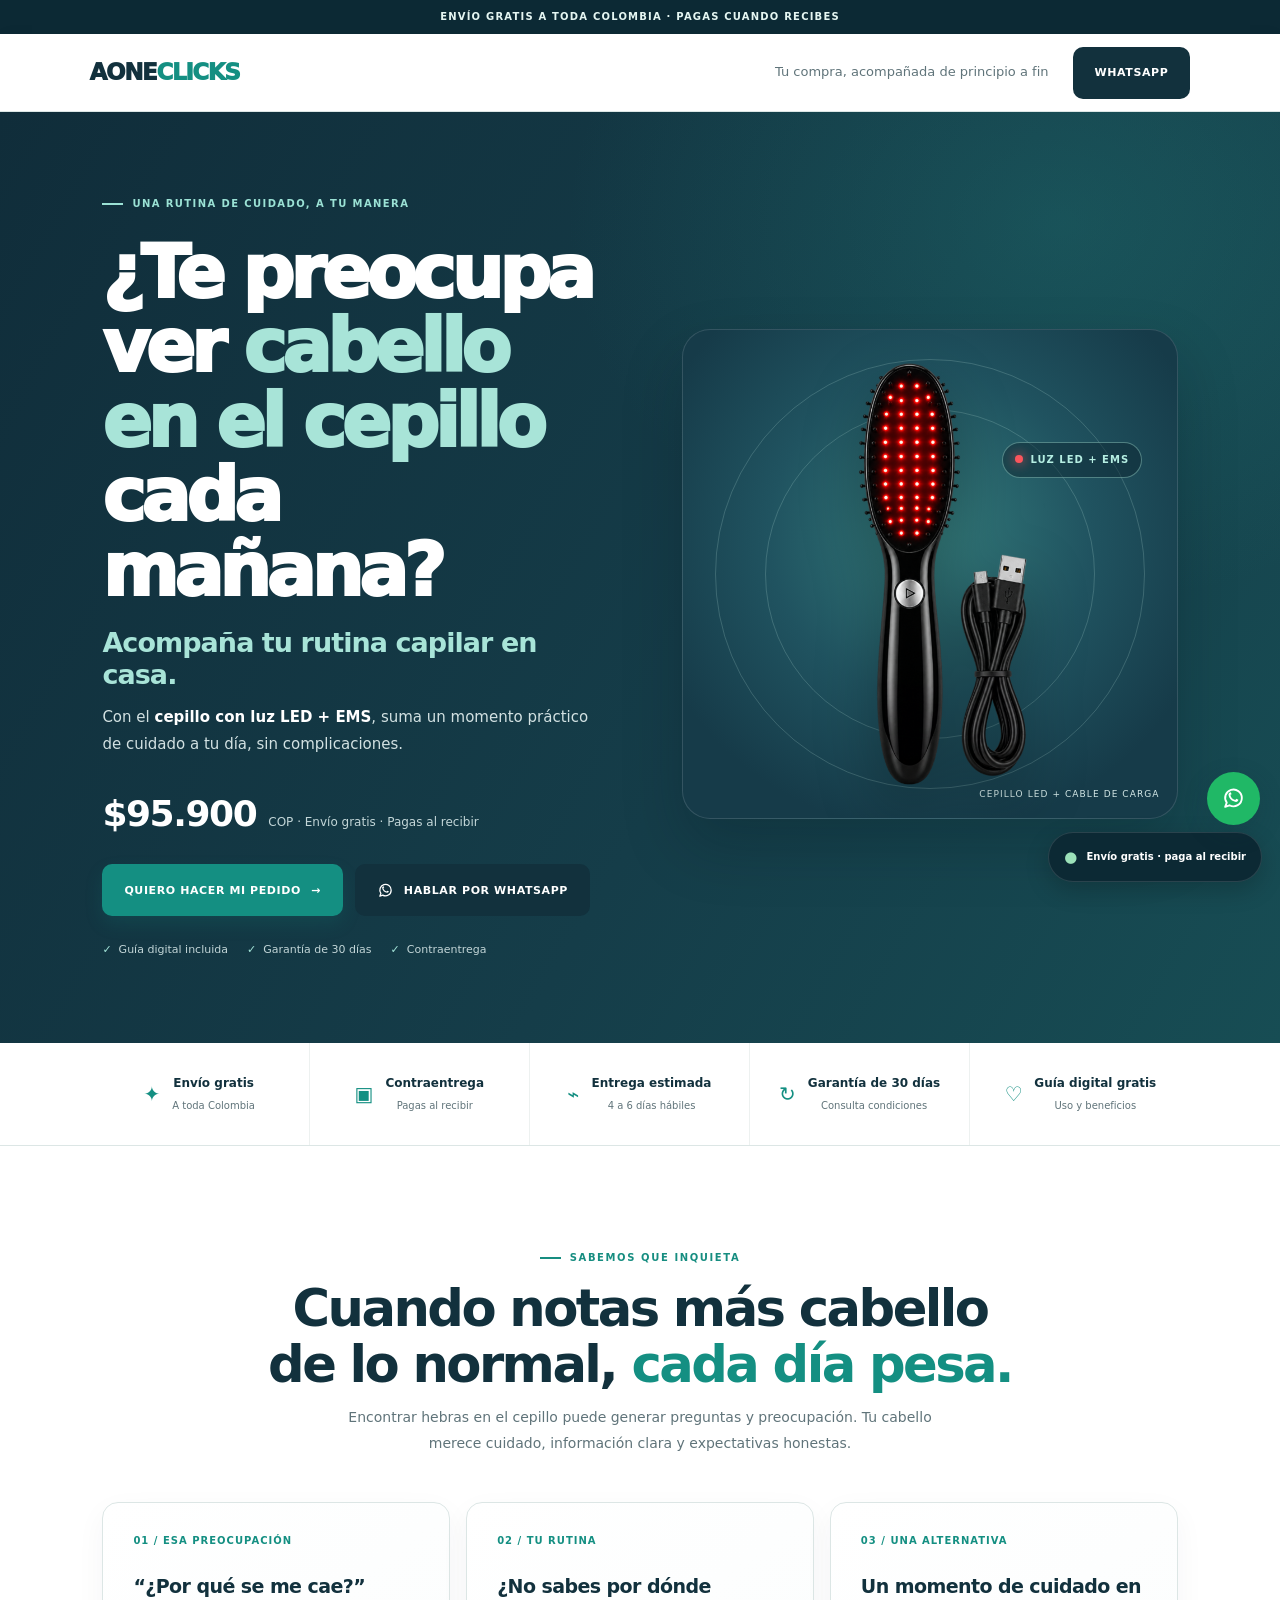
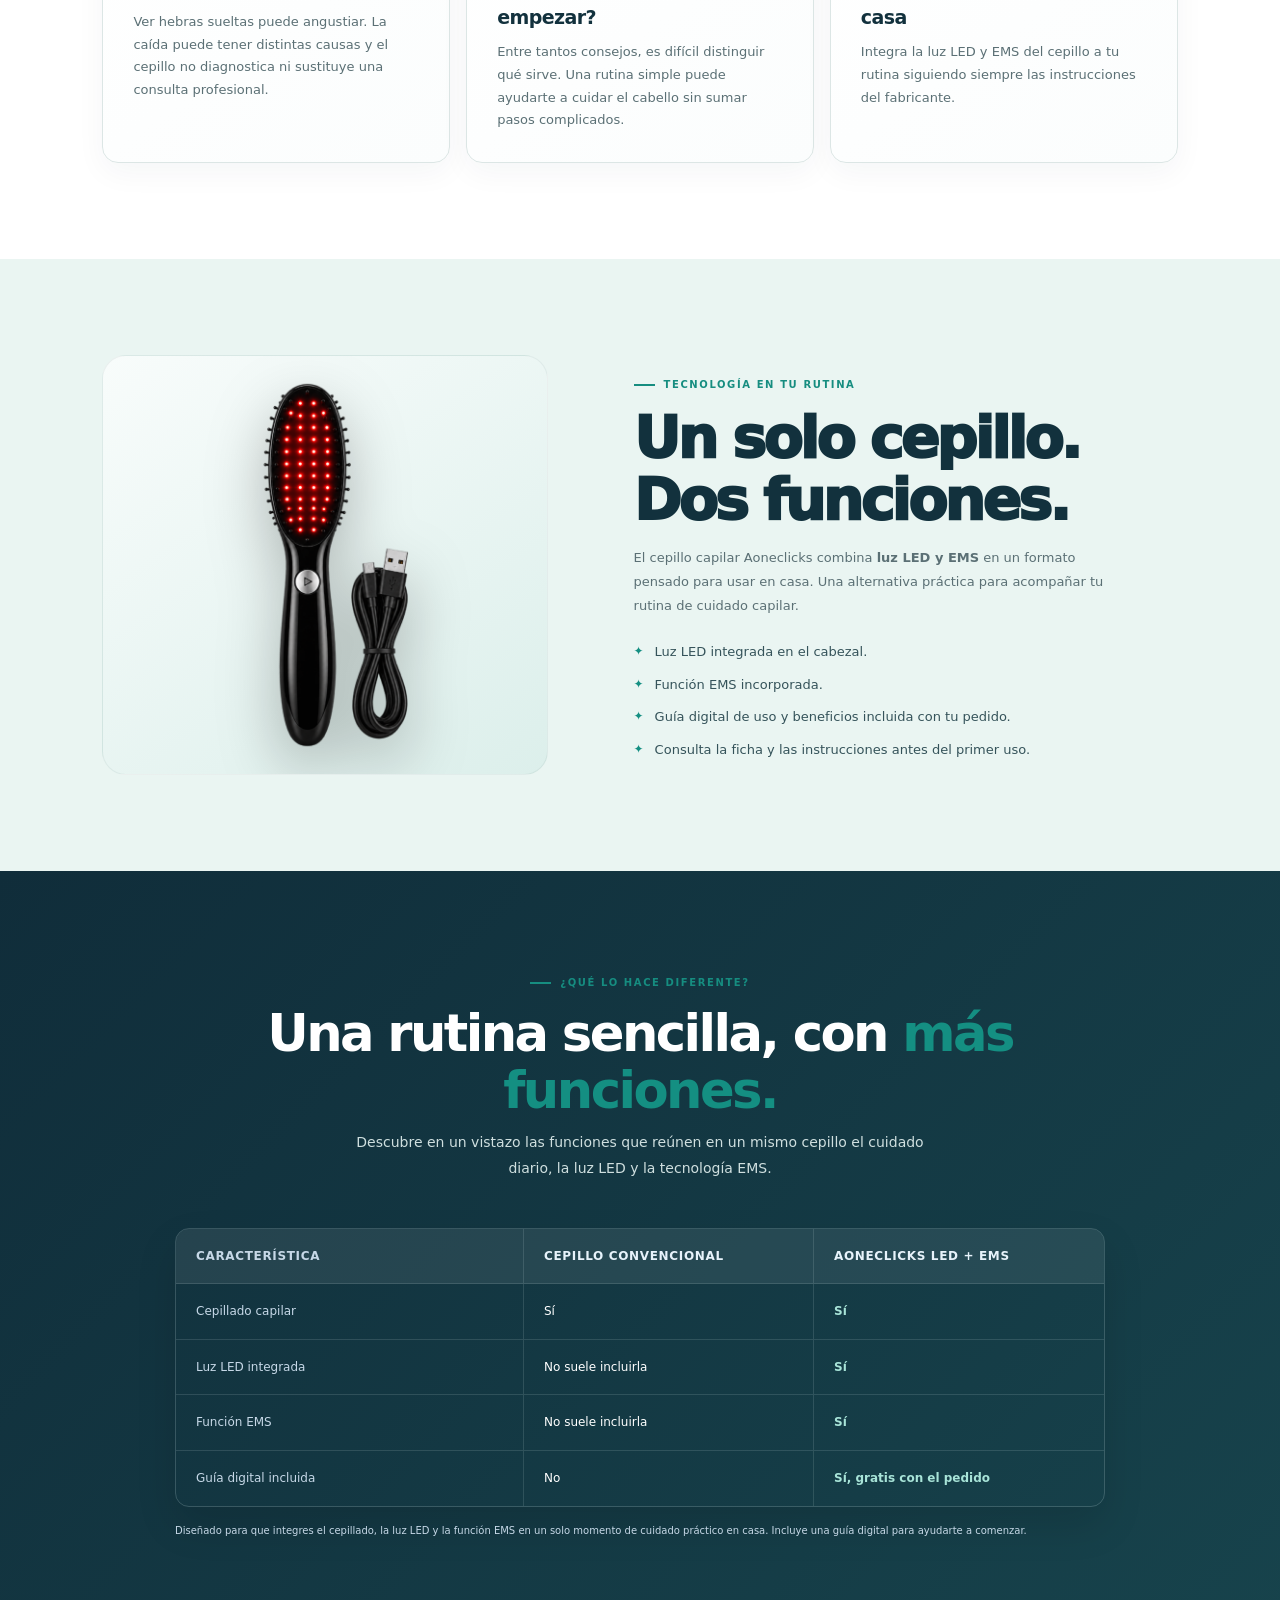
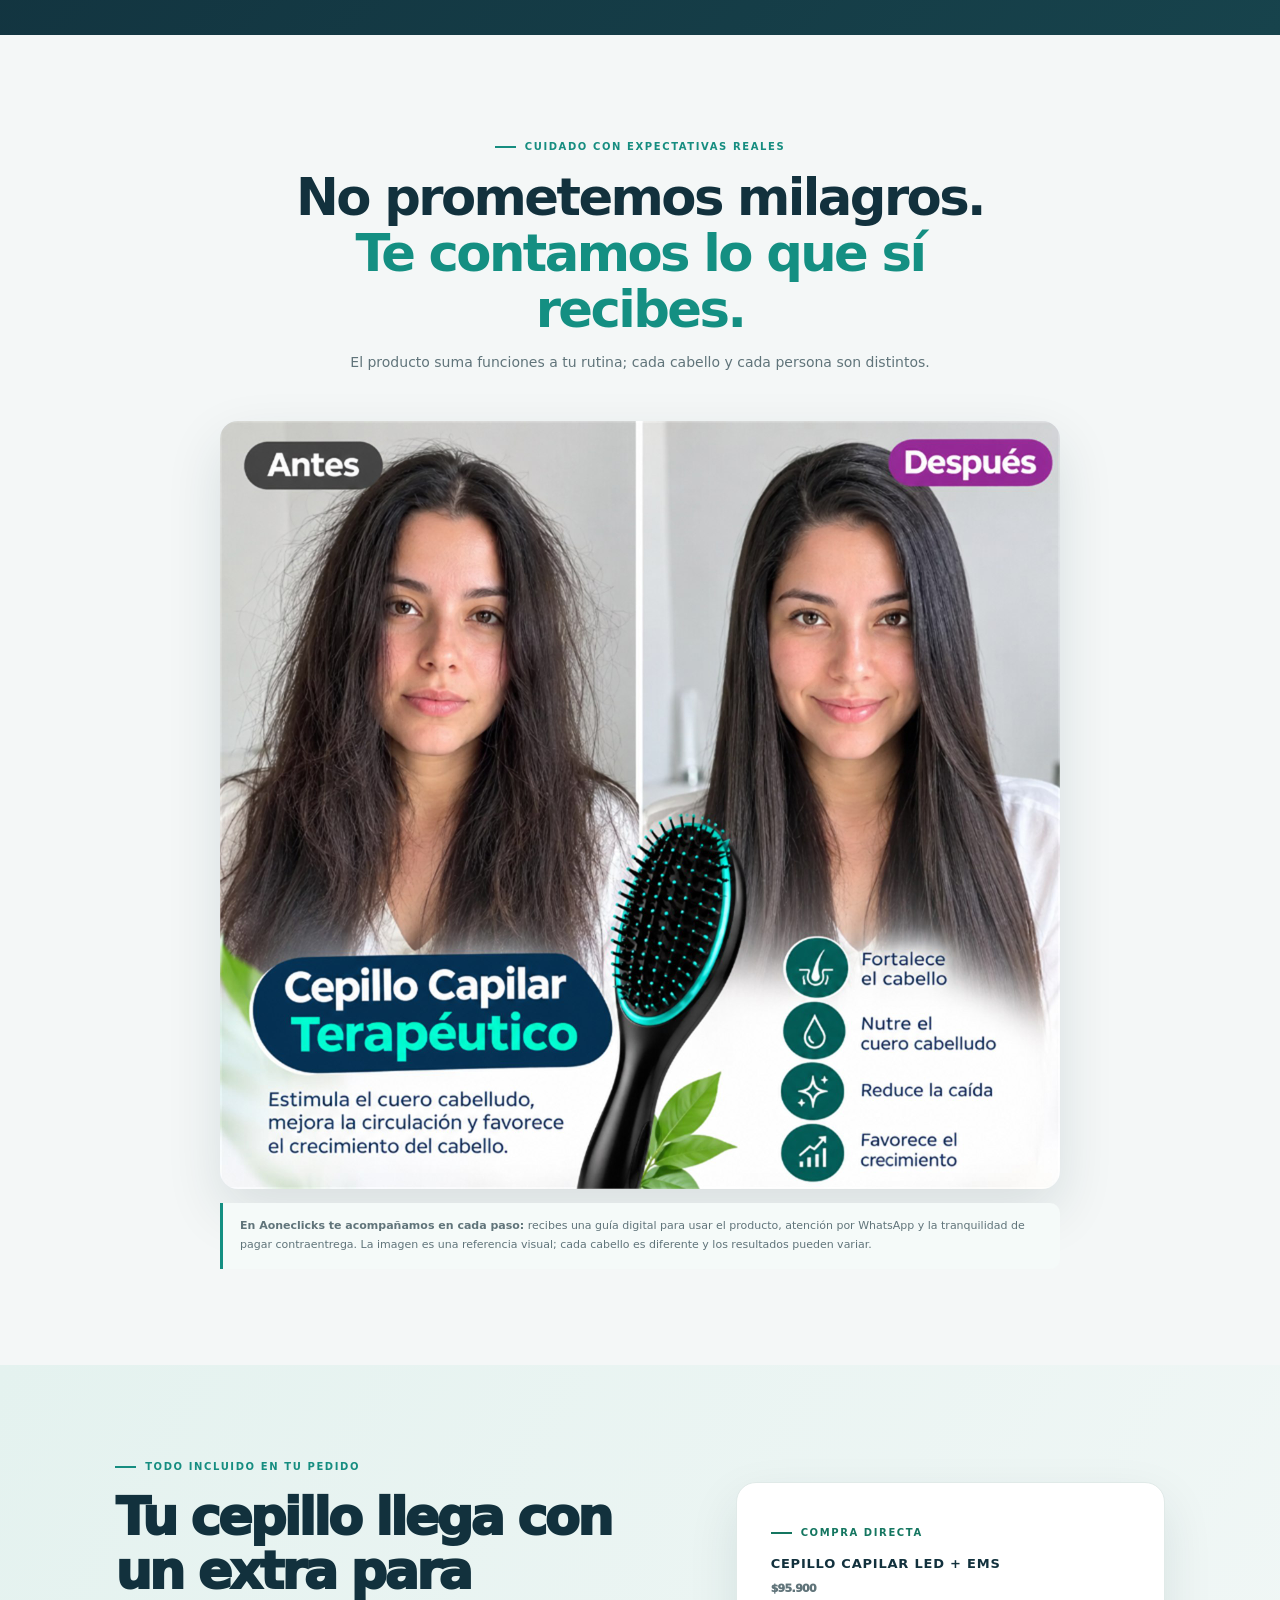
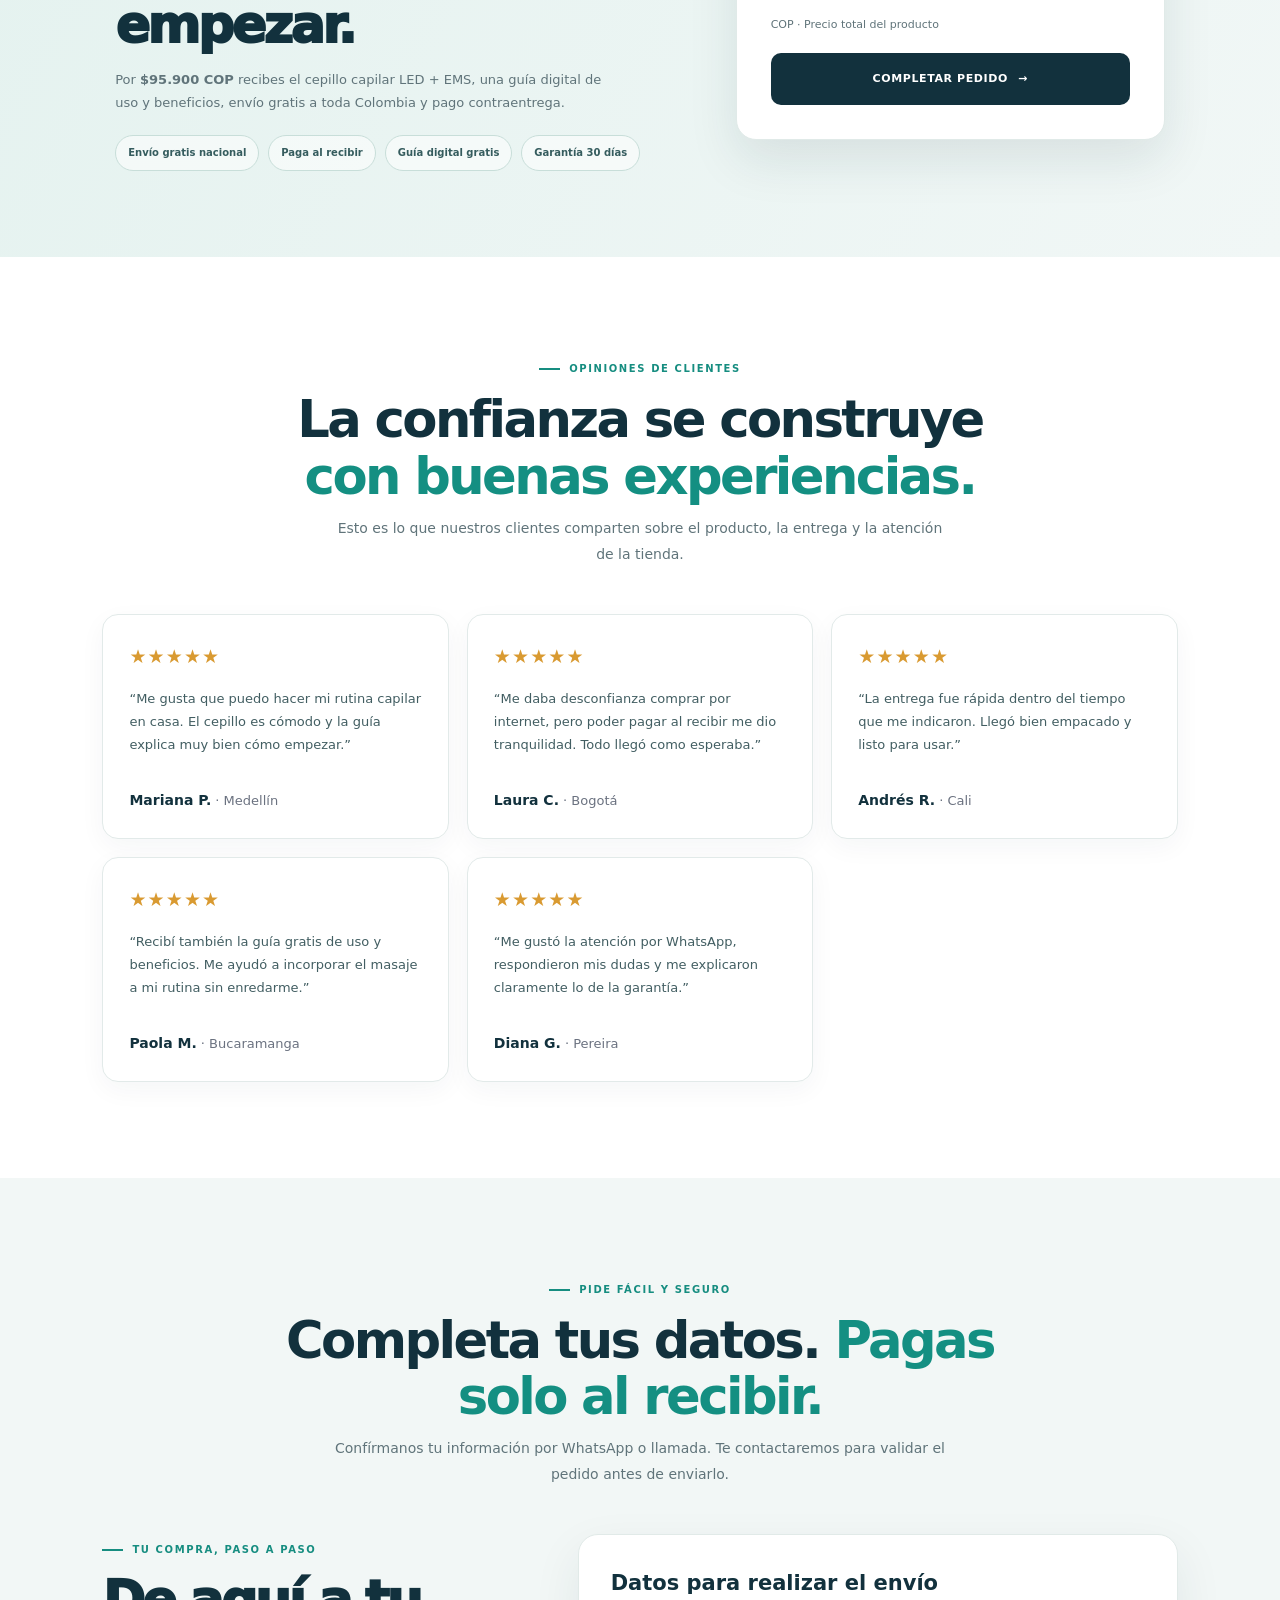
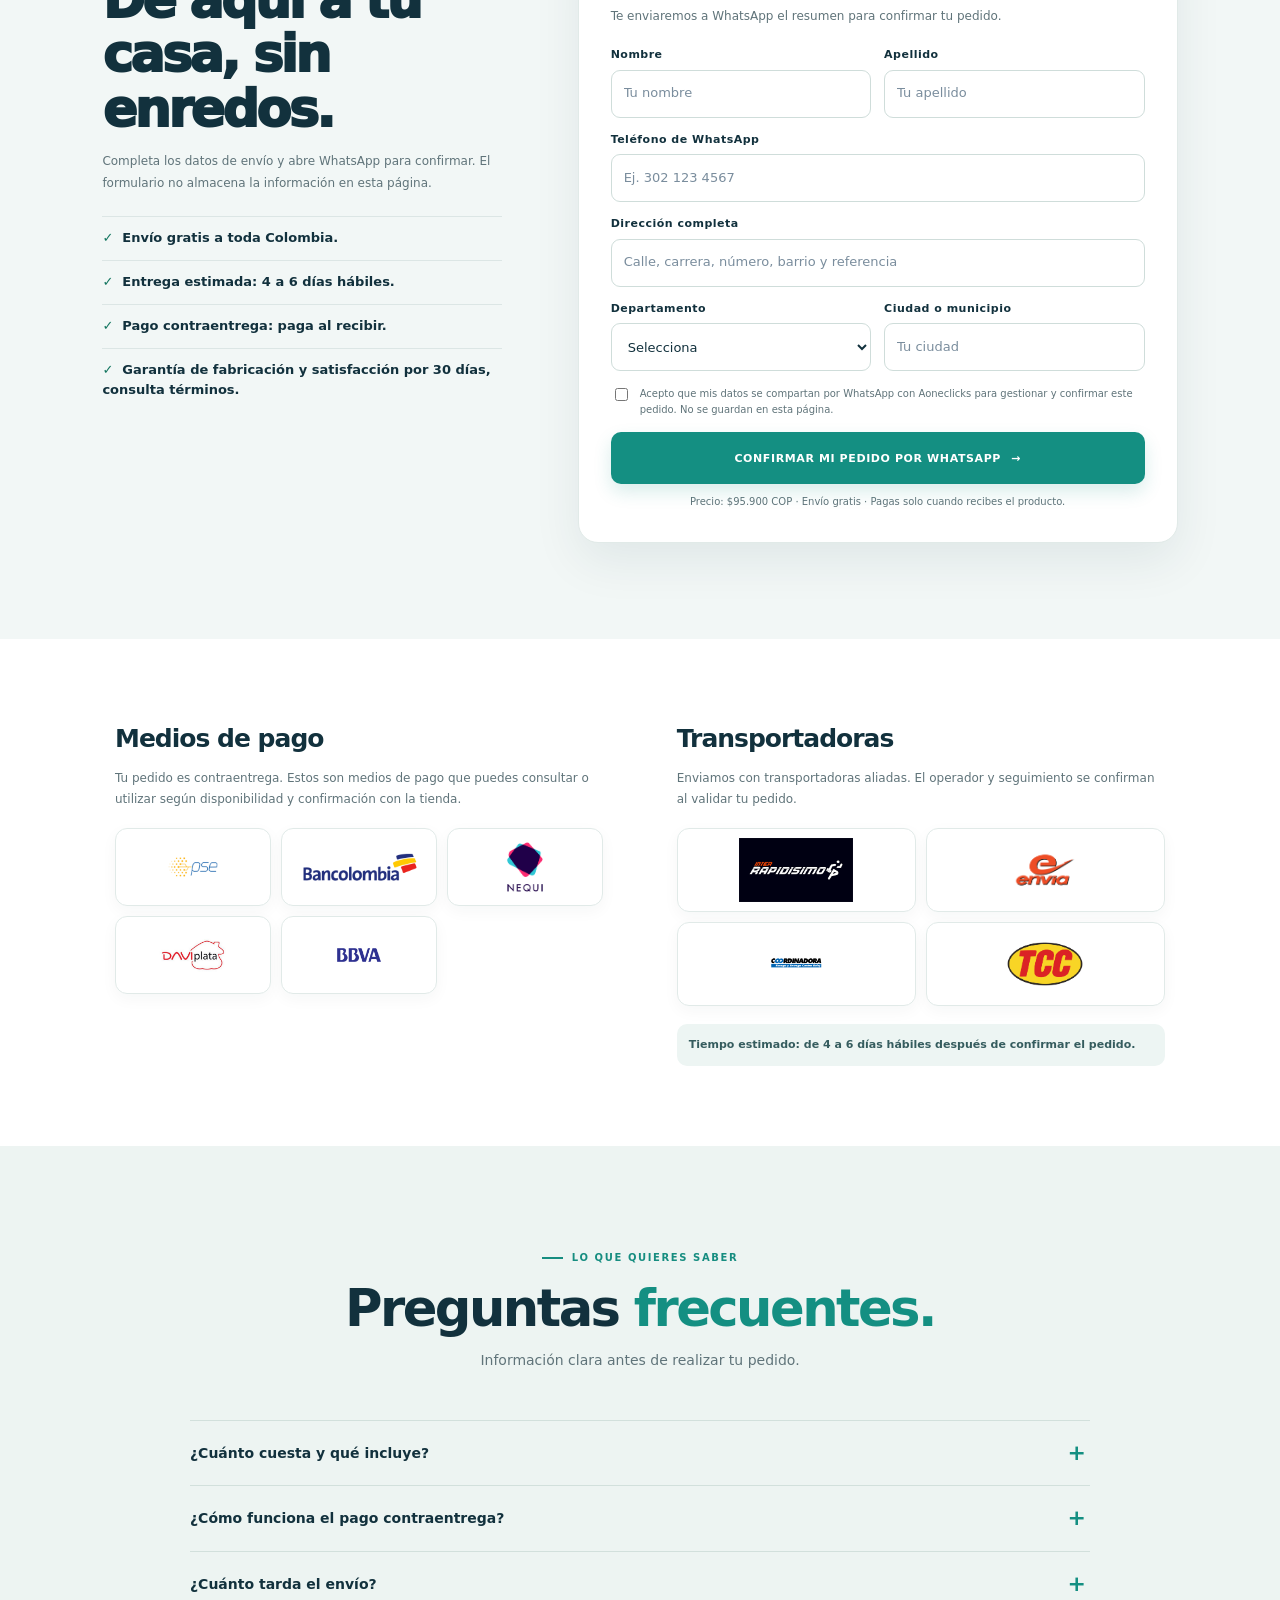
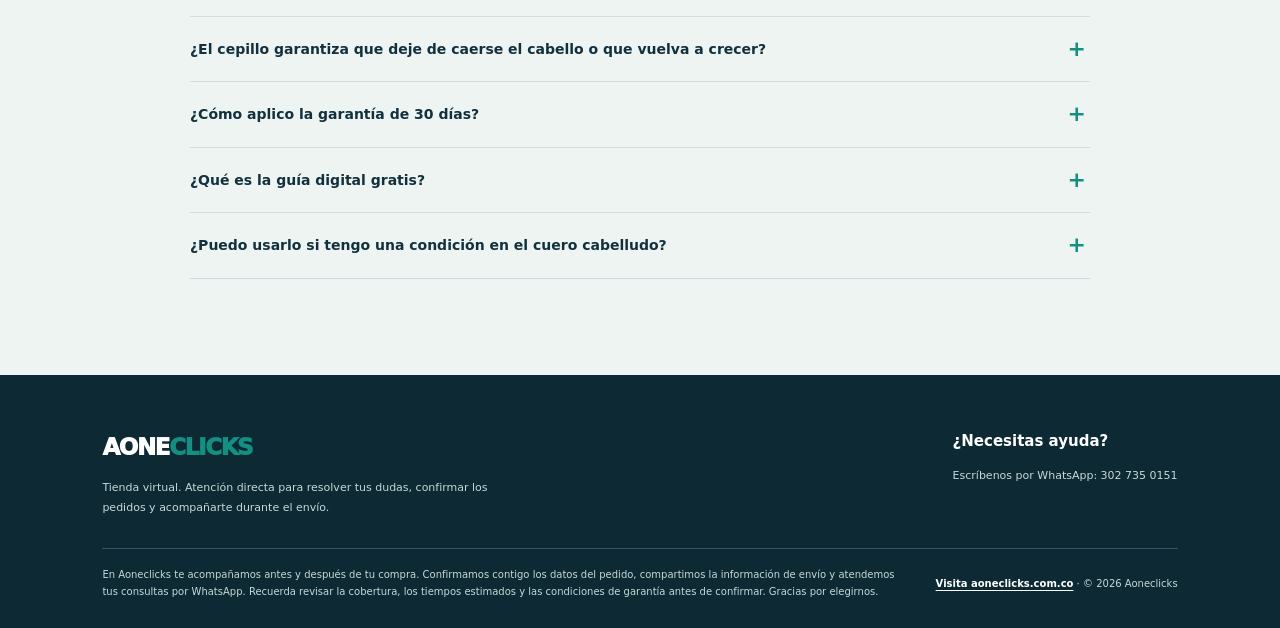
==== commit ce910705: "Add files via upload" ====
--- a/index.html
+++ b/index.html
@@ -1,638 +1,640 @@
-<!DOCTYPE html>
-<html lang="es">
-<head>
-    <meta charset="UTF-8">
-    <meta name="viewport" content="width=device-width, initial-scale=1">
-    <meta name="theme-color" content="#102a43">
-    <meta name="description" content="Cepillo capilar con luz LED y EMS Aoneclicks. Envío gratis en Colombia, pago contraentrega y guía digital incluida.">
-    <title>Cepillo capilar LED + EMS | Aoneclicks</title>
-    <style>
-        :root {
-            color-scheme: light;
-            --ink: #102a43;
-            --paper: #f2f7fb;
-            --white: #ffffff;
-            --rose: #00a896;
-            --rose-light: #7be2d3;
-            --muted: #586d80;
-            --line: #d8e3ec;
-            --green: #117a62;
-            --sans: Inter, ui-sans-serif, system-ui, -apple-system, "Segoe UI", sans-serif;
-        }
-        *, *::before, *::after { box-sizing: border-box; }
-        html { scroll-behavior: smooth; scroll-padding-top: 82px; }
-        body { margin: 0; background: var(--paper); color: var(--ink); font-family: var(--sans); -webkit-font-smoothing: antialiased; }
-        a { color: inherit; text-decoration: none; }
-        button, input, select { font: inherit; }
-        button:focus-visible, a:focus-visible, input:focus-visible, select:focus-visible, summary:focus-visible { outline: 3px solid #00a896; outline-offset: 3px; }
-        .announcement { padding: 10px 16px; background: var(--rose); color: var(--ink); text-align: center; font-size: 11px; font-weight: 800; letter-spacing: .09em; text-transform: uppercase; }
-        .header { display: flex; min-height: 72px; align-items: center; justify-content: space-between; padding: 0 7%; border-bottom: 1px solid var(--line); }
-        .brand { font-size: 22px; font-weight: 950; letter-spacing: -.07em; }
-        .brand span { color: var(--rose); }
-        .header-right { display: flex; align-items: center; gap: 24px; }
-        .header-note { color: var(--muted); font-size: 12px; }
-        .button { position: relative; display: inline-flex; min-height: 54px; align-items: center; justify-content: center; gap: 10px; overflow: hidden; padding: 0 23px; border: 0; border-radius: 5px; background: var(--rose); color: var(--ink); cursor: pointer; font-size: 12px; font-weight: 850; letter-spacing: .04em; text-align: center; text-transform: uppercase; transition: transform .18s, background .18s; }
-        .button:hover { transform: translateY(-2px); background: var(--rose-light); }
-        .button::after { position: absolute; top: -70%; left: -45%; width: 28%; height: 240%; background: rgba(255,255,255,.38); content: ""; transform: rotate(25deg); transition: left .5s ease; }
-        .button:hover::after { left: 125%; }
-        .button-dark { background: var(--ink); color: var(--white); }
-        .button-dark:hover { background: #1d4568; }
-        .button svg { width: 17px; height: 17px; flex: 0 0 auto; }
-        .hero { display: grid; grid-template-columns: 1.02fr .98fr; min-height: 620px; align-items: center; gap: 5%; padding: 62px 7% 76px; background: var(--ink); color: var(--white); }
-        .hero-copy { max-width: 640px; }
-        .eyebrow { display: inline-flex; align-items: center; gap: 9px; color: var(--rose); font-size: 11px; font-weight: 850; letter-spacing: .14em; text-transform: uppercase; }
-        .eyebrow::before { width: 21px; height: 2px; background: currentColor; content: ""; }
-        h1, h2, h3, p { margin-top: 0; }
-        h1 { margin: 22px 0 20px; font-size: clamp(50px, 6vw, 83px); font-weight: 950; letter-spacing: -.065em; line-height: .99; }
-        h1 .pain { color: var(--rose-light); }
-        h1 .solution { color: #ffc857; }
-        .hero-copy > p { max-width: 510px; margin-bottom: 27px; color: #d4d0c8; font-size: 16px; line-height: 1.75; }
-        .hero-copy > p strong { color: var(--white); }
-        .price-row { display: flex; flex-wrap: wrap; align-items: baseline; gap: 12px; margin: 0 0 22px; }
-        .price { color: var(--white); font-size: 34px; font-weight: 900; letter-spacing: -.04em; }
-        .price-caption { color: #c4beb3; font-size: 12px; }
-        .hero-actions { display: flex; flex-wrap: wrap; gap: 12px; }
-        .hero-actions .button { min-width: 215px; }
-        .micro-benefits { display: flex; flex-wrap: wrap; gap: 11px 19px; margin-top: 25px; color: #ded9cf; font-size: 11px; }
-        .micro-benefits span::before { margin-right: 7px; color: var(--rose-light); content: "✓"; font-weight: 900; }
-        .hero-visual { position: relative; display: grid; min-height: 470px; overflow: hidden; place-items: center; background: radial-gradient(circle at 50% 43%, #245779 0, #173d5b 42%, #0c2238 78%); }
-        .hero-visual::before, .hero-visual::after { position: absolute; border: 1px solid rgba(255,255,255,.13); border-radius: 50%; content: ""; animation: halo-pulse 5s ease-in-out infinite; }
-        .hero-visual::before { width: 330px; height: 330px; }
-        .hero-visual::after { width: 430px; height: 430px; animation-delay: -2.5s; }
-        .product-photo { display: block; width: min(90%, 430px); height: auto; aspect-ratio: 1; object-fit: contain; background: transparent; filter: drop-shadow(0 20px 24px rgba(0,0,0,.2)); }
-        .hero-photo { position: relative; z-index: 1; animation: product-float 5s ease-in-out infinite; }
-        .product-detail-photo { width: min(84%, 370px); filter: drop-shadow(0 18px 20px rgba(16,42,67,.2)); animation: product-float 5.5s ease-in-out infinite; animation-delay: -.8s; }
-        .led-caption { position: absolute; z-index: 2; top: 23%; right: 7%; padding: 9px 12px; border: 1px solid rgba(255,183,166,.55); border-radius: 40px; color: var(--rose-light); font-size: 10px; font-weight: 800; letter-spacing: .1em; text-transform: uppercase; }
-        .led-caption::before { display: inline-block; width: 8px; height: 8px; margin-right: 7px; border-radius: 50%; background: #fb555c; box-shadow: 0 0 12px #fb555c; content: ""; }
-        .visual-caption { position: absolute; right: 17px; bottom: 16px; color: #d6cec4; font-size: 9px; letter-spacing: .12em; text-transform: uppercase; }
-        .hero-copy { animation: enter-up .75s cubic-bezier(.2,.7,.2,1) both; }
-        .hero-visual { animation: enter-up .9s .12s cubic-bezier(.2,.7,.2,1) both; }
-        .hero-copy .eyebrow { animation: eyebrow-in .65s .2s both; }
-        .hero h1 { animation: headline-in .85s .28s both; }
-        .hero-copy > p { animation: enter-up .8s .42s both; }
-        .hero-actions .button:first-child { animation: cta-glow 3s 1.4s ease-in-out infinite; }
-        .led-caption::before { animation: led-pulse 1.8s ease-in-out infinite; }
-        .reveal { opacity: 0; transform: translateY(24px); transition: opacity .65s ease, transform .65s cubic-bezier(.2,.7,.2,1); }
-        .reveal.is-visible { opacity: 1; transform: translateY(0); }
-        .pain-card.reveal:nth-child(2), .secure-grid > div.reveal:nth-child(2) { transition-delay: .12s; }
-        .pain-card.reveal:nth-child(3) { transition-delay: .24s; }
-        .product-copy.reveal { transition-delay: .14s; }
-        .pain-card, .trust-item, .offer-card { transition: transform .25s ease, box-shadow .25s ease; }
-        .pain-card:hover, .offer-card:hover { transform: translateY(-5px); box-shadow: 0 16px 36px rgba(23,23,19,.1); }
-        .trust-item:hover { transform: translateY(-3px); }
-        .floating-trust { animation: trust-bob 3s ease-in-out infinite; }
-        .whatsapp-float { animation: whatsapp-pulse 2.5s ease-out infinite; }
-        @keyframes enter-up { from { opacity: 0; transform: translateY(22px); } to { opacity: 1; transform: translateY(0); } }
-        @keyframes eyebrow-in { from { opacity: 0; letter-spacing: .32em; } to { opacity: 1; letter-spacing: .14em; } }
-        @keyframes headline-in { from { opacity: 0; transform: translateY(18px) scale(.98); } to { opacity: 1; transform: translateY(0) scale(1); } }
-        @keyframes product-float { 0%, 100% { transform: translateY(0) rotate(-1deg); } 50% { transform: translateY(-11px) rotate(1deg); } }
-        @keyframes halo-pulse { 0%, 100% { opacity: .48; transform: scale(.96); } 50% { opacity: 1; transform: scale(1.04); } }
-        @keyframes led-pulse { 0%, 100% { opacity: .65; box-shadow: 0 0 5px #fb555c; } 50% { opacity: 1; box-shadow: 0 0 15px #fb555c; } }
-        @keyframes trust-bob { 0%, 100% { transform: translateY(0); } 50% { transform: translateY(-4px); } }
-        @keyframes whatsapp-pulse { 0%, 100% { box-shadow: 0 8px 22px rgba(0,0,0,.23), 0 0 0 0 rgba(32,184,102,.35); } 50% { box-shadow: 0 8px 22px rgba(0,0,0,.23), 0 0 0 9px rgba(32,184,102,0); } }
-        @keyframes cta-glow { 0%, 100% { box-shadow: 0 0 0 0 rgba(237,118,95,0); } 50% { box-shadow: 0 0 0 6px rgba(237,118,95,.17); } }
-        .trust-strip { display: grid; grid-template-columns: repeat(5, 1fr); gap: 1px; padding: 1px 7%; background: var(--line); }
-        .trust-item { display: flex; min-height: 96px; align-items: center; justify-content: center; gap: 10px; padding: 14px 10px; background: var(--white); text-align: center; }
-        .trust-item b { display: block; font-size: 11px; }
-        .trust-item small { display: block; margin-top: 4px; color: var(--muted); font-size: 9px; }
-        .trust-icon { color: var(--rose); font-size: 20px; }
-        .section { padding: 88px 8%; }
-        .section-heading { max-width: 740px; margin: 0 auto 40px; text-align: center; }
-        .section-heading .eyebrow { justify-content: center; }
-        .section-heading h2 { margin: 14px 0 12px; font-size: clamp(34px, 4.2vw, 55px); font-weight: 900; letter-spacing: -.055em; line-height: 1.06; }
-        .section-heading h2 em { color: var(--rose); font-style: normal; }
-        .section-heading p { max-width: 610px; margin: auto; color: var(--muted); font-size: 14px; line-height: 1.8; }
-        .pain-section { background: var(--white); }
-        .pain-grid { display: grid; grid-template-columns: repeat(3, 1fr); gap: 16px; max-width: 1100px; margin: 0 auto; }
-        .pain-card { min-height: 205xpx; padding: 27px; border: 1px solid var(--line); background: #fff; }
-        .pain-card .number { display: block; margin-bottom: 22px; color: var(--rose); font-size: 12px; font-weight: 900; letter-spacing: .1em; }
-        .pain-card h3 { margin-bottom: 9px; font-size: 19px; font-weight: 850; letter-spacing: -.03em; }
-        .pain-card p { margin-bottom: 0; color: var(--muted); font-size: 12px; line-height: 1.75; }
-        .product-section { display: grid; grid-template-columns: .9fr 1.1fr; align-items: center; gap: 8%; background: #d9f4f0; }
-        .product-visual { display: grid; min-height: 380px; place-items: center; background: rgba(255,255,255,.28); }
-        .product-copy h2 { max-width: 540px; margin: 15px 0; font-size: clamp(38px, 4.5vw, 58px); font-weight: 950; letter-spacing: -.06em; line-height: 1; }
-        .product-copy > p { max-width: 500px; color: #29485e; font-size: 14px; line-height: 1.85; }
-        .feature-list { display: grid; gap: 10px; margin: 24px 0 0; padding: 0; list-style: none; }
-        .feature-list li { display: flex; gap: 11px; font-size: 13px; line-height: 1.6; }
-        .feature-list li::before { color: var(--ink); content: "✦"; font-size: 12px; }
-        .comparison { background: var(--ink); color: var(--white); }
-        .comparison .section-heading p { color: #cbc5ba; }
-        .comparison-table { max-width: 930px; margin: 0 auto; overflow: hidden; border: 1px solid #4b4842; border-radius: 8px; }
-        .comparison-row { display: grid; grid-template-columns: 1.2fr 1fr 1fr; border-bottom: 1px solid #35536c; }
-        .comparison-row:last-child { border: 0; }
-        .comparison-row > div { padding: 18px 20px; border-right: 1px solid #35536c; font-size: 12px; line-height: 1.55; }
-        .comparison-row > div:last-child { border: 0; }
-        .comparison-head { background: #193c59; color: #e7f3fb; font-size: 11px !important; font-weight: 850; letter-spacing: .06em; text-transform: uppercase; }
-        .comparison-row > div:first-child { color: #c6d8e7; }
-        .comparison-row:not(.comparison-head) > div:last-child { color: var(--rose-light); font-weight: 700; }
-        .note { max-width: 930px; margin: 15px auto 0; color: #c6d8e7; font-size: 10px; line-height: 1.7; }
-        .visual-guide { max-width: 840px; margin: 0 auto; overflow: hidden; border-radius: 8px; background: #e3edf5; box-shadow: 0 18px 50px rgba(16,42,67,.12); }
-        .before-after-photo { display: block; width: 100%; height: auto; }
-        .guide-caveat { max-width: 840px; margin: 14px auto 0; padding: 14px 17px; border-left: 3px solid var(--rose); background: var(--white); color: var(--muted); font-size: 11px; line-height: 1.7; }
-        .offer { display: grid; grid-template-columns: 1fr .8fr; align-items: center; gap: 7%; padding: 75px 9%; background: #e7f0f7; }
-        .offer-copy h2 { max-width: 620px; margin: 15px 0; font-size: clamp(38px, 4vw, 54px); font-weight: 950; letter-spacing: -.06em; line-height: 1.04; }
-        .offer-copy > p { max-width: 500px; color: var(--muted); font-size: 13px; line-height: 1.8; }
-        .offer-points { display: flex; flex-wrap: wrap; gap: 9px; margin-top: 21px; }
-        .offer-points span { padding: 9px 12px; border: 1px solid #b9cbd9; border-radius: 30px; font-size: 10px; font-weight: 750; }
-        .offer-card { padding: 29px; border: 1px solid #d8e3ec; background: var(--white); box-shadow: 0 15px 45px rgba(16,42,67,.09); }
-        .offer-card .eyebrow { color: var(--green); }
-        .offer-card h3 { margin: 13px 0 5px; font-size: 13px; font-weight: 850; letter-spacing: .06em; text-transform: uppercase; }
-        .offer-price { margin: 0; font-size: 42px; font-weight: 950; letter-spacing: -.06em; }
-        .offer-card > p { margin: 0 0 19px; color: var(--muted); font-size: 11px; }
-        .offer-card .button { width: 100%; }
-        .reviews { background: var(--white); }
-        .review-grid { display: grid; grid-template-columns: repeat(3, minmax(0, 1fr)); gap: 16px; max-width: 1180px; margin: 0 auto; }
-        .review-card { display: flex; min-height: 220px; flex-direction: column; padding: 24px; border: 1px solid #d8e3ec; border-radius: 8px; background: #fff; box-shadow: 0 5px 18px rgba(16,42,67,.035); transition: transform .22s ease, box-shadow .22s ease; }
-        .review-card:hover { transform: translateY(-4px); box-shadow: 0 13px 28px rgba(16,42,67,.09); }
-        .review-stars { margin-bottom: 17px; color: #f29a00; font-size: 19px; letter-spacing: .06em; }
-        .review-quote { flex: 1; margin-bottom: 20px; color: #42596d; font-size: 15px; line-height: 1.75; }
-        .review-author { margin: 0; color: #6b7280; font-size: 13px; }
-        .review-author strong { color: var(--ink); font-size: 14px; }
-        .checkout { background: var(--paper); }
-        .checkout-grid { display: grid; grid-template-columns: .8fr 1.2fr; gap: 7%; max-width: 1080px; margin: 0 auto; }
-        .checkout-intro h2 { margin: 15px 0; font-size: clamp(38px, 4vw, 53px); font-weight: 950; letter-spacing: -.06em; line-height: 1.02; }
-        .checkout-intro > p { color: var(--muted); font-size: 13px; line-height: 1.8; }
-        .checkout-perks { margin: 22px 0 0; padding: 0; list-style: none; }
-        .checkout-perks li { padding: 11px 0; border-top: 1px solid var(--line); font-size: 12px; font-weight: 650; }
-        .checkout-perks li::before { margin-right: 9px; color: var(--green); content: "✓"; font-weight: 900; }
-        .order-form { padding: 27px; background: var(--white); box-shadow: 0 12px 40px rgba(23,23,19,.07); }
-        .order-form h3 { margin-bottom: 6px; font-size: 21px; font-weight: 900; }
-        .form-intro { margin-bottom: 20px; color: var(--muted); font-size: 11px; line-height: 1.6; }
-        .fields { display: grid; grid-template-columns: 1fr 1fr; gap: 13px; }
-        .field { display: grid; gap: 6px; }
-        .field-wide { grid-column: 1 / -1; }
-        .field label { font-size: 10px; font-weight: 850; letter-spacing: .045em; }
-        .field input, .field select { width: 100%; min-height: 44px; padding: 0 12px; border: 1px solid #c8d7e2; border-radius: 4px; background: #fff; color: var(--ink); font-size: 12px; }
-        .field input::placeholder { color: #7a8d9d; }
-        .consent { display: flex; align-items: flex-start; gap: 9px; margin: 15px 0; color: var(--muted); font-size: 10px; line-height: 1.55; }
-        .consent input { margin-top: 2px; accent-color: var(--green); }
-        .order-form .button { width: 100%; }
-        .form-note { margin: 10px 0 0; color: var(--muted); font-size: 9px; line-height: 1.6; text-align: center; }
-        .secure { padding: 70px 8%; background: var(--white); }
-        .secure-grid { display: grid; grid-template-columns: 1fr 1fr; gap: 7%; max-width: 1050px; margin: 0 auto; }
-        .secure h2 { margin: 0 0 9px; font-size: 27px; font-weight: 900; letter-spacing: -.04em; }
-        .secure p { color: var(--muted); font-size: 11px; line-height: 1.7; }
-        .logo-grid { display: flex; flex-wrap: wrap; gap: 9px; margin: 19px 0 0; }
-        .logo-badge { position: relative; display: inline-flex; min-width: 112px; min-height: 48px; align-items: center; justify-content: flex-start; gap: 9px; overflow: hidden; padding: 7px 11px; border: 1px solid var(--line); border-radius: 8px; background: #fff; color: #34322e; font-size: 10px; font-weight: 850; letter-spacing: -.025em; box-shadow: 0 3px 9px rgba(23,23,19,.035); animation: badge-arrive .55s both; transition: transform .2s ease, box-shadow .2s ease, border-color .2s ease; }
-        .logo-badge::after { position: absolute; inset: 0; background: linear-gradient(110deg, transparent 30%, rgba(255,255,255,.78) 50%, transparent 70%); content: ""; transform: translateX(-130%); transition: transform .5s ease; }
-        .logo-badge:hover { transform: translateY(-4px) scale(1.035); border-color: #cbc3b7; box-shadow: 0 9px 18px rgba(23,23,19,.12); }
-        .logo-badge:hover::after { transform: translateX(130%); }
-        .logo-badge:nth-child(2) { animation-delay: .05s; }
-        .logo-badge:nth-child(3) { animation-delay: .1s; }
-        .logo-badge:nth-child(4) { animation-delay: .15s; }
-        .logo-badge:nth-child(5) { animation-delay: .2s; }
-        .logo-badge:nth-child(6) { animation-delay: .25s; }
-        .logo-mark { position: relative; z-index: 1; display: grid; width: 27px; height: 27px; flex: 0 0 auto; place-items: center; border-radius: 8px; background: #f4f1ec; color: #34322e; font-size: 9px; font-weight: 950; letter-spacing: -.04em; }
-        .logo-name { position: relative; z-index: 1; }
-        .logo-badge.pse .logo-mark { background: #fff1e8; color: #ef6e25; }
-        .logo-badge.banco .logo-mark { background: #f9e9eb; color: #ae1e32; }
-        .logo-badge.nequi .logo-mark { background: #fae8f3; color: #d31983; }
-        .logo-badge.mp .logo-mark { background: #e7f4fb; color: #1285c7; }
-        .logo-badge.amex .logo-mark { background: #e8f1f8; color: #1669a9; }
-        .logo-badge.master .logo-mark { background: #f8e9e8; color: #b52630; }
-        .logo-badge.inter .logo-mark { background: #fff0e8; color: #e45c24; }
-        .logo-badge.envia .logo-mark { background: #eaf2e5; color: #43844c; }
-        .logo-badge.coord .logo-mark { background: #fff4df; color: #b17b19; }
-        .logo-badge.tcc .logo-mark { background: #eaf0fb; color: #305da8; }
-        @keyframes badge-arrive { from { opacity: 0; transform: translateY(9px); } to { opacity: 1; transform: translateY(0); } }
-        .payment-logo-grid { display: grid; grid-template-columns: repeat(3, minmax(0, 1fr)); gap: 10px; margin: 19px 0 0; }
-        .payment-logo-card { display: grid; min-height: 78px; place-items: center; padding: 10px; overflow: hidden; border: 1px solid var(--line); border-radius: 8px; background: #fff; box-shadow: 0 3px 9px rgba(23,23,19,.035); animation: badge-arrive .55s both; transition: transform .2s ease, box-shadow .2s ease; }
-        .payment-logo-card img { display: block; width: 100%; height: 54px; object-fit: contain; transition: transform .25s ease; }
-        .payment-logo-card:hover { transform: translateY(-4px); box-shadow: 0 9px 18px rgba(23,23,19,.12); }
-        .payment-logo-card:hover img { transform: scale(1.06); }
-        .payment-logo-card:nth-child(2) { animation-delay: .06s; }
-        .payment-logo-card:nth-child(3) { animation-delay: .12s; }
-        .payment-logo-card:nth-child(4) { animation-delay: .18s; }
-        .payment-logo-card:nth-child(5) { animation-delay: .24s; }
-        .carrier-logo-grid { display: grid; grid-template-columns: repeat(2, minmax(0, 1fr)); gap: 10px; margin: 19px 0 0; }
-        .carrier-logo-card { display: grid; min-height: 84px; place-items: center; padding: 9px; overflow: hidden; border: 1px solid var(--line); border-radius: 8px; background: #fff; box-shadow: 0 3px 9px rgba(23,23,19,.035); animation: badge-arrive .55s both; transition: transform .2s ease, box-shadow .2s ease; }
-        .carrier-logo-card img { display: block; width: 100%; height: 64px; object-fit: contain; transition: transform .25s ease; }
-        .carrier-logo-card:hover { transform: translateY(-4px); box-shadow: 0 9px 18px rgba(23,23,19,.12); }
-        .carrier-logo-card:hover img { transform: scale(1.06); }
-        .carrier-logo-card:nth-child(2) { animation-delay: .06s; }
-        .carrier-logo-card:nth-child(3) { animation-delay: .12s; }
-        .carrier-logo-card:nth-child(4) { animation-delay: .18s; }
-        .shipping-note { margin-top: 18px; padding: 12px; background: var(--paper); font-size: 11px; font-weight: 750; }
-        .faq { background: #e7f0f7; }
-        .faq-grid { max-width: 900px; margin: 0 auto; }
-        .faq details { border-top: 1px solid #c8d7e2; }
-        .faq details:last-child { border-bottom: 1px solid #c8d7e2; }
-        .faq summary { position: relative; padding: 19px 34px 19px 0; cursor: pointer; font-size: 14px; font-weight: 800; list-style: none; }
-        .faq summary::-webkit-details-marker { display: none; }
-        .faq summary::after { position: absolute; right: 4px; color: var(--rose); content: "+"; font-size: 22px; line-height: 1; }
-        .faq details[open] summary::after { content: "−"; }
-        .faq details p { max-width: 760px; margin: -2px 0 18px; color: #526a7e; font-size: 12px; line-height: 1.8; }
-        .footer { padding: 44px 8% 28px; background: var(--ink); color: var(--white); }
-        .footer-main { display: flex; justify-content: space-between; gap: 30px; max-width: 1100px; margin: 0 auto; }
-        .footer-main p { max-width: 400px; margin: 13px 0 0; color: #c6d8e7; font-size: 11px; line-height: 1.8; }
-        .footer-legal { display: grid; grid-template-columns: 1fr auto; gap: 16px 24px; align-items: center; max-width: 1100px; margin: 30px auto 0; padding-top: 17px; border-top: 1px solid #35536c; color: #c6d8e7; font-size: 10px; line-height: 1.7; }
-        .footer-legal a { color: #fff; font-weight: 750; text-decoration: underline; text-underline-offset: 3px; }
-        .footer-legal a { text-decoration: underline; text-underline-offset: 3px; }
-        .floating-trust { position: fixed; z-index: 5; right: 18px; bottom: 18px; display: flex; align-items: center; gap: 9px; padding: 12px 15px; border: 1px solid rgba(255,255,255,.16); border-radius: 40px; background: var(--ink); box-shadow: 0 8px 24px rgba(0,0,0,.2); color: white; font-size: 10px; font-weight: 800; }
-        .floating-trust span { color: #9ce1b9; font-size: 15px; }
-        .whatsapp-float { position: fixed; z-index: 6; bottom: 75px; right: 20px; display: grid; width: 53px; height: 53px; place-items: center; border-radius: 50%; background: #20b866; box-shadow: 0 8px 22px rgba(0,0,0,.23); color: white; }
-        .whatsapp-float svg { width: 25px; height: 25px; }
-        .purchase-helper { position: fixed; z-index: 7; bottom: 22px; left: 22px; display: grid; grid-template-columns: 54px minmax(0, 1fr) 30px; width: min(370px, calc(100vw - 44px)); align-items: center; gap: 12px; padding: 13px; border: 1px solid rgba(23,23,19,.1); border-radius: 12px; background: var(--white); box-shadow: 0 14px 42px rgba(0,0,0,.18); opacity: 0; pointer-events: none; transform: translateY(16px) scale(.98); transition: opacity .28s ease, transform .28s ease; }
-        .purchase-helper.is-visible { opacity: 1; pointer-events: auto; transform: translateY(0) scale(1); }
-        .helper-avatar { display: block; width: 54px; height: 54px; border-radius: 50%; background: #f1e4d8; }
-        .helper-copy { display: grid; gap: 4px; }
-        .helper-copy strong { font-size: 12px; line-height: 1.4; }
-        .helper-copy span { color: var(--muted); font-size: 10px; line-height: 1.45; }
-        .helper-link { color: #147c4b; font-size: 10px; font-weight: 850; text-decoration: underline; text-underline-offset: 2px; }
-        .helper-close { display: grid; width: 28px; height: 28px; place-items: center; border: 0; border-radius: 50%; background: #f1eee9; color: var(--muted); cursor: pointer; font-size: 18px; line-height: 1; }
-        .helper-close:hover { background: #e7e1d8; color: var(--ink); }
-        @media (max-width: 850px) {
-            .hero { gap: 3%; padding-right: 5%; padding-left: 5%; }
-            .hero-visual { min-height: 400px; }
-            .trust-strip { padding-right: 4%; padding-left: 4%; }
-            .trust-item { flex-direction: column; gap: 5px; }
-            .section { padding-right: 6%; padding-left: 6%; }
-            .product-section, .offer { gap: 5%; }
-            .checkout-grid { gap: 4%; }
-        }
-        @media (max-width: 620px) {
-            html { scroll-padding-top: 20px; }
-            .announcement { padding: 9px 12px; font-size: 9px; }
-            .header { min-height: 61px; padding: 0 5%; }
-            .brand { font-size: 21px; }
-            .header-note { display: none; }
-            .header-right .button { min-height: 40px; padding: 0 12px; font-size: 9px; }
-            .hero { grid-template-columns: 1fr; gap: 26px; padding: 43px 6% 48px; }
-            h1 { max-width: 550px; font-size: clamp(48px, 13vw, 68px); }
-            .hero-copy > p { font-size: 14px; }
-            .hero-visual { min-height: 350px; }
-            .hero-visual::before { width: 270px; height: 270px; }
-            .hero-visual::after { width: 350px; height: 350px; }
-            .hero-photo { width: min(88%, 340px); }
-            .product-detail-photo { width: min(82%, 310px); }
-            .led-caption { top: 13%; right: 5%; font-size: 8px; }
-            .hero-actions { display: grid; grid-template-columns: 1fr; }
-            .hero-actions .button { width: 100%; }
-            .trust-strip { grid-template-columns: repeat(2, 1fr); }
-            .trust-item { min-height: 90px; }
-            .trust-item:last-child { grid-column: 1 / -1; }
-            .section { padding: 65px 6%; }
-            .section-heading { margin-bottom: 27px; }
-            .section-heading h2 { font-size: 37px; }
-            .pain-grid { grid-template-columns: 1fr; gap: 10px; }
-            .pain-card { min-height: 0; padding: 21px; }
-            .pain-card .number { margin-bottom: 12px; }
-            .product-section { grid-template-columns: 1fr; gap: 27px; }
-            .product-visual { min-height: 300px; }
-            .product-copy h2 { font-size: 42px; }
-            .comparison-row > div { padding: 12px 9px; font-size: 10px; }
-            .comparison-head { font-size: 9px !important; }
-            .visual-guide { border-radius: 5px; }
-            .offer { grid-template-columns: 1fr; gap: 30px; padding: 62px 7%; }
-            .offer-copy h2 { font-size: 42px; }
-            .checkout-grid { grid-template-columns: 1fr; gap: 28px; }
-            .review-grid { grid-template-columns: 1fr; gap: 12px; }
-            .review-card { min-height: 0; padding: 21px; }
-            .checkout-intro h2 { font-size: 43px; }
-            .order-form { padding: 20px 16px; }
-            .fields { grid-template-columns: 1fr; }
-            .field-wide { grid-column: auto; }
-            .secure-grid { grid-template-columns: 1fr; gap: 38px; }
-            .secure { padding: 58px 7%; }
-            .footer-main { flex-direction: column; }
-            .footer-legal { grid-template-columns: 1fr; gap: 8px; }
-            .footer { padding-right: 7%; padding-left: 7%; }
-            .floating-trust { right: 12px; bottom: 12px; font-size: 9px; }
-            .whatsapp-float { right: 16px; bottom: 64px; width: 48px; height: 48px; }
-            .purchase-helper { bottom: 122px; left: 12px; width: calc(100vw - 24px); grid-template-columns: 48px minmax(0, 1fr) 28px; gap: 10px; padding: 11px; }
-            .helper-avatar { width: 48px; height: 48px; }
-        }
-        @media (prefers-reduced-motion: reduce) {
-            *, *::before, *::after { scroll-behavior: auto !important; animation-duration: .01ms !important; animation-iteration-count: 1 !important; transition-duration: .01ms !important; }
-            .reveal { opacity: 1; transform: none; }
-            .button::after { display: none; }
-            .purchase-helper { transform: none; }
-        }
-    </style>
-</head>
-<body>
-    <div class="announcement">Envío gratis a toda Colombia · Pagas cuando recibes</div>
-    <header class="header">
-        <a class="brand" href="https://aoneclicks.com.co/" aria-label="Aoneclicks, ir a la tienda oficial">AONE<span>CLICKS</span></a>
-        <div class="header-right">
-            <span class="header-note">Tu compra, acompañada de principio a fin</span>
-            <a class="button button-dark" href="https://wa.me/573027350151?text=Hola%2C%20quiero%20informaci%C3%B3n%20del%20cepillo%20capilar%20LED%20%2B%20EMS." target="_blank" rel="noopener noreferrer" aria-label="Consultar por WhatsApp">WhatsApp</a>
-        </div>
-    </header>
-
-    <main>
-        <section class="hero" id="inicio">
-            <div class="hero-copy">
-                <span class="eyebrow">Una rutina de cuidado, a tu manera</span>
-                <h1>¿Te preocupa ver <span class="pain">cabello en el cepillo</span> cada mañana?</h1>
-                <p>Conoce una forma distinta de acompañar tu rutina capilar: <strong>cepillo con luz LED + EMS</strong>, diseñado para sumar un momento de cuidado en casa, sin complicar tu día.</p>
-                <div class="price-row"><span class="price">$95.900</span><span class="price-caption">COP · Envío gratis · Pagas al recibir</span></div>
-                <div class="hero-actions">
-                    <a class="button" href="#pedido">Quiero hacer mi pedido <span aria-hidden="true">→</span></a>
-                    <a class="button button-dark" href="https://wa.me/573027350151?text=Hola%2C%20quiero%20informaci%C3%B3n%20del%20cepillo%20capilar%20LED%20%2B%20EMS." target="_blank" rel="noopener noreferrer">
-                        <svg viewBox="0 0 24 24" fill="none" aria-hidden="true"><path d="M20 11.5a8 8 0 0 1-11.9 7L4 20l1.5-4A8 8 0 1 1 20 11.5Z" stroke="currentColor" stroke-width="1.8" stroke-linejoin="round"/><path d="M9 8.5c.5 2.8 2 4.2 4.7 5l1-1.2 2 .9c-.2 1.2-1 2-2.3 2.1-3.8-.4-6.9-3.4-7.2-7.1.1-1.3.9-2.1 2.1-2.3l.9 2L9 8.5Z" fill="currentColor"/></svg>
-                        Hablar por WhatsApp
-                    </a>
-                </div>
-                <div class="micro-benefits"><span>Guía digital incluida</span><span>Garantía de 30 días</span><span>Contraentrega</span></div>
-            </div>
-            <div class="hero-visual">
-                <span class="led-caption">Luz LED + EMS</span>
-                <img class="product-photo hero-photo" src="./cepillo-led-hd.png" alt="Cepillo capilar negro con puntos de luz LED roja y cable USB" width="1536" height="1536" fetchpriority="high" decoding="async">
-                <span class="visual-caption">Cepillo LED + cable de carga</span>
-            </div>
-        </section>
-
-        <section class="trust-strip" aria-label="Beneficios de compra">
-            <div class="trust-item"><span class="trust-icon" aria-hidden="true">✦</span><div><b>Envío gratis</b><small>A toda Colombia</small></div></div>
-            <div class="trust-item"><span class="trust-icon" aria-hidden="true">▣</span><div><b>Contraentrega</b><small>Pagas al recibir</small></div></div>
-            <div class="trust-item"><span class="trust-icon" aria-hidden="true">⌁</span><div><b>Entrega estimada</b><small>4 a 6 días hábiles</small></div></div>
-            <div class="trust-item"><span class="trust-icon" aria-hidden="true">↻</span><div><b>Garantía de 30 días</b><small>Consulta condiciones</small></div></div>
-            <div class="trust-item"><span class="trust-icon" aria-hidden="true">♡</span><div><b>Guía digital gratis</b><small>Uso y beneficios</small></div></div>
-        </section>
-
-        <section class="section pain-section">
-            <div class="section-heading">
-                <span class="eyebrow">Sabemos que inquieta</span>
-                <h2>Cuando notas más cabello de lo normal, <em>cada día pesa.</em></h2>
-                <p>Encontrar hebras en el cepillo puede generar preguntas y preocupación. Tu cabello merece cuidado, información clara y expectativas honestas.</p>
-            </div>
-            <div class="pain-grid">
-                <article class="pain-card"><span class="number">01 / ESA PREOCUPACIÓN</span><h3>“¿Por qué se me cae?”</h3><p>Ver hebras sueltas puede angustiar. La caída puede tener distintas causas y el cepillo no diagnostica ni sustituye una consulta profesional.</p></article>
-                <article class="pain-card"><span class="number">02 / TU RUTINA</span><h3>¿No sabes por dónde empezar?</h3><p>Entre tantos consejos, es difícil distinguir qué sirve. Una rutina simple puede ayudarte a cuidar el cabello sin sumar pasos complicados.</p></article>
-                <article class="pain-card"><span class="number">03 / UNA ALTERNATIVA</span><h3>Un momento de cuidado en casa</h3><p>Integra la luz LED y EMS del cepillo a tu rutina siguiendo siempre las instrucciones del fabricante.</p></article>
-            </div>
-        </section>
-
-        <section class="section product-section" id="producto">
-            <div class="product-visual">
-                <img class="product-photo product-detail-photo" src="./cepillo-led-hd.png" alt="Vista detallada del cepillo negro con luz LED y cable de carga USB" width="1536" height="1536" loading="lazy" decoding="async">
-            </div>
-            <div class="product-copy">
-                <span class="eyebrow">Tecnología en tu rutina</span>
-                <h2>Un solo cepillo.<br>Dos funciones.</h2>
-                <p>El cepillo capilar Aoneclicks combina <strong>luz LED y EMS</strong> en un formato pensado para usar en casa. Una alternativa práctica para acompañar tu rutina de cuidado capilar.</p>
-                <ul class="feature-list">
-                    <li>Luz LED integrada en el cabezal.</li>
-                    <li>Función EMS incorporada.</li>
-                    <li>Guía digital de uso y beneficios incluida con tu pedido.</li>
-                    <li>Consulta la ficha y las instrucciones antes del primer uso.</li>
-                </ul>
-            </div>
-        </section>
-
-        <section class="section comparison">
-            <div class="section-heading">
-                <span class="eyebrow">¿Qué lo hace diferente?</span>
-                <h2>Una rutina sencilla, con <em>más funciones.</em></h2>
-                <p>Descubre en un vistazo las funciones que reúnen en un mismo cepillo el cuidado diario, la luz LED y la tecnología EMS.</p>
-            </div>
-            <div class="comparison-table" role="table" aria-label="Comparación de funciones">
-                <div class="comparison-row comparison-head" role="row"><div role="columnheader">Característica</div><div role="columnheader">Cepillo convencional</div><div role="columnheader">Aoneclicks LED + EMS</div></div>
-                <div class="comparison-row" role="row"><div role="rowheader">Cepillado capilar</div><div role="cell">Sí</div><div role="cell">Sí</div></div>
-                <div class="comparison-row" role="row"><div role="rowheader">Luz LED integrada</div><div role="cell">No suele incluirla</div><div role="cell">Sí</div></div>
-                <div class="comparison-row" role="row"><div role="rowheader">Función EMS</div><div role="cell">No suele incluirla</div><div role="cell">Sí</div></div>
-                <div class="comparison-row" role="row"><div role="rowheader">Guía digital incluida</div><div role="cell">No</div><div role="cell">Sí, gratis con el pedido</div></div>
-            </div>
-            <p class="note">Diseñado para que integres el cepillado, la luz LED y la función EMS en un solo momento de cuidado práctico en casa. Incluye una guía digital para ayudarte a comenzar.</p>
-        </section>
-
-        <section class="section">
-            <div class="section-heading">
-                <span class="eyebrow">Cuidado con expectativas reales</span>
-                <h2>No prometemos milagros. <em>Te contamos lo que sí recibes.</em></h2>
-                <p>El producto suma funciones a tu rutina; cada cabello y cada persona son distintos.</p>
-            </div>
-            <div class="visual-guide">
-                <img class="before-after-photo" src="./antes-despues-capilar-hd.jpg" alt="Imagen comparativa de una mujer antes y después, con cabello más ordenado en la segunda imagen; el cambio es ilustrativo y no constituye resultado verificado" width="1680" height="1536" loading="lazy" decoding="async">
-            </div>
-            <p class="guide-caveat"><strong>En Aoneclicks te acompañamos en cada paso:</strong> recibes una guía digital para usar el producto, atención por WhatsApp y la tranquilidad de pagar contraentrega. La imagen es una referencia visual; cada cabello es diferente y los resultados pueden variar.</p>
-        </section>
-
-        <section class="offer" id="oferta">
-            <div class="offer-copy">
-                <span class="eyebrow">Todo incluido en tu pedido</span>
-                <h2>Tu cepillo llega con un extra para empezar.</h2>
-                <p>Por <strong>$95.900 COP</strong> recibes el cepillo capilar LED + EMS, una guía digital de uso y beneficios, envío gratis a toda Colombia y pago contraentrega.</p>
-                <div class="offer-points"><span>Envío gratis nacional</span><span>Paga al recibir</span><span>Guía digital gratis</span><span>Garantía 30 días</span></div>
-            </div>
-            <div class="offer-card">
-                <span class="eyebrow">Compra directa</span>
-                <h3>Cepillo capilar LED + EMS</h3>
-                <p class="offer-price">$95.900</p>
-                <p>COP · Precio total del producto</p>
-                <a class="button button-dark" href="#pedido">Completar pedido <span aria-hidden="true">→</span></a>
-            </div>
-        </section>
-
-        <section class="section reviews">
-            <div class="section-heading">
-                <span class="eyebrow">Opiniones de clientes</span>
-                <h2>La confianza se construye <em>con buenas experiencias.</em></h2>
-                <p>Esto es lo que nuestros clientes comparten sobre el producto, la entrega y la atención de la tienda.</p>
-            </div>
-            <div class="review-grid">
-                <article class="review-card">
-                    <div class="review-stars" aria-label="5 de 5 estrellas">★★★★★</div>
-                    <p class="review-quote">“Me gusta que puedo hacer mi rutina capilar en casa. El cepillo es cómodo y la guía explica muy bien cómo empezar.”</p>
-                    <p class="review-author"><strong>Mariana P.</strong> · Medellín</p>
-                </article>
-                <article class="review-card">
-                    <div class="review-stars" aria-label="5 de 5 estrellas">★★★★★</div>
-                    <p class="review-quote">“Me daba desconfianza comprar por internet, pero poder pagar al recibir me dio tranquilidad. Todo llegó como esperaba.”</p>
-                    <p class="review-author"><strong>Laura C.</strong> · Bogotá</p>
-                </article>
-                <article class="review-card">
-                    <div class="review-stars" aria-label="5 de 5 estrellas">★★★★★</div>
-                    <p class="review-quote">“La entrega fue rápida dentro del tiempo que me indicaron. Llegó bien empacado y listo para usar.”</p>
-                    <p class="review-author"><strong>Andrés R.</strong> · Cali</p>
-                </article>
-                <article class="review-card">
-                    <div class="review-stars" aria-label="5 de 5 estrellas">★★★★★</div>
-                    <p class="review-quote">“Recibí también la guía gratis de uso y beneficios. Me ayudó a incorporar el masaje a mi rutina sin enredarme.”</p>
-                    <p class="review-author"><strong>Paola M.</strong> · Bucaramanga</p>
-                </article>
-                <article class="review-card">
-                    <div class="review-stars" aria-label="5 de 5 estrellas">★★★★★</div>
-                    <p class="review-quote">“Me gustó la atención por WhatsApp, respondieron mis dudas y me explicaron claramente lo de la garantía.”</p>
-                    <p class="review-author"><strong>Diana G.</strong> · Pereira</p>
-                </article>
-            </div>
-        </section>
-
-        <section class="section checkout" id="pedido">
-            <div class="section-heading">
-                <span class="eyebrow">Pide fácil y seguro</span>
-                <h2>Completa tus datos. <em>Pagas solo al recibir.</em></h2>
-                <p>Confírmanos tu información por WhatsApp o llamada. Te contactaremos para validar el pedido antes de enviarlo.</p>
-            </div>
-            <div class="checkout-grid">
-                <div class="checkout-intro">
-                    <span class="eyebrow">Tu compra, paso a paso</span>
-                    <h2>De aquí a tu casa, sin enredos.</h2>
-                    <p>Completa los datos de envío y abre WhatsApp para confirmar. El formulario no almacena la información en esta página.</p>
-                    <ul class="checkout-perks">
-                        <li>Envío gratis a toda Colombia.</li>
-                        <li>Entrega estimada: 4 a 6 días hábiles.</li>
-                        <li>Pago contraentrega: paga al recibir.</li>
-                        <li>Garantía de fabricación y satisfacción por 30 días, consulta términos.</li>
-                    </ul>
-                </div>
-                <form class="order-form" id="order-form">
-                    <h3>Datos para realizar el envío</h3>
-                    <p class="form-intro">Te enviaremos a WhatsApp el resumen para confirmar tu pedido.</p>
-                    <div class="fields">
-                        <div class="field"><label for="first-name">Nombre</label><input id="first-name" name="nombre" autocomplete="given-name" placeholder="Tu nombre" required></div>
-                        <div class="field"><label for="last-name">Apellido</label><input id="last-name" name="apellido" autocomplete="family-name" placeholder="Tu apellido" required></div>
-                        <div class="field field-wide"><label for="phone">Teléfono de WhatsApp</label><input id="phone" name="telefono" type="tel" inputmode="tel" autocomplete="tel" pattern="[0-9+() -]{7,18}" placeholder="Ej. 302 123 4567" required></div>
-                        <div class="field field-wide"><label for="address">Dirección completa</label><input id="address" name="direccion" autocomplete="street-address" placeholder="Calle, carrera, número, barrio y referencia" required></div>
-                        <div class="field"><label for="department">Departamento</label><select id="department" name="departamento" autocomplete="address-level1" required><option value="">Selecciona</option><option>Amazonas</option><option>Antioquia</option><option>Arauca</option><option>Atlántico</option><option>Bogotá D.C.</option><option>Bolívar</option><option>Boyacá</option><option>Caldas</option><option>Caquetá</option><option>Casanare</option><option>Cauca</option><option>Cesar</option><option>Chocó</option><option>Córdoba</option><option>Cundinamarca</option><option>Guainía</option><option>Guaviare</option><option>Huila</option><option>La Guajira</option><option>Magdalena</option><option>Meta</option><option>Nariño</option><option>Norte de Santander</option><option>Putumayo</option><option>Quindío</option><option>Risaralda</option><option>San Andrés y Providencia</option><option>Santander</option><option>Sucre</option><option>Tolima</option><option>Valle del Cauca</option><option>Vaupés</option><option>Vichada</option></select></div>
-                        <div class="field"><label for="city">Ciudad o municipio</label><input id="city" name="ciudad" autocomplete="address-level2" placeholder="Tu ciudad" required></div>
-                    </div>
-                    <label class="consent"><input type="checkbox" name="consentimiento" required><span>Acepto que mis datos se compartan por WhatsApp con Aoneclicks para gestionar y confirmar este pedido. No se guardan en esta página.</span></label>
-                    <button class="button" type="submit">Confirmar mi pedido por WhatsApp <span aria-hidden="true">→</span></button>
-                    <p class="form-note">Precio: $95.900 COP · Envío gratis · Pagas solo cuando recibes el producto.</p>
-                </form>
-            </div>
-        </section>
-
-        <section class="secure">
-            <div class="secure-grid">
-                <div>
-                    <h2>Medios de pago</h2>
-                    <p>Tu pedido es contraentrega. Estos son medios de pago que puedes consultar o utilizar según disponibilidad y confirmación con la tienda.</p>
-                    <div class="payment-logo-grid" aria-label="Medios de pago disponibles">
-                        <div class="payment-logo-card"><img src="./pse-hd.png" alt="PSE" width="640" height="640" loading="lazy" decoding="async"></div>
-                        <div class="payment-logo-card"><img src="./bancolombia-hd.png" alt="Bancolombia" width="1234" height="648" loading="lazy" decoding="async"></div>
-                        <div class="payment-logo-card"><img src="./nequi-hd.png" alt="Nequi" width="1108" height="1108" loading="lazy" decoding="async"></div>
-                        <div class="payment-logo-card"><img src="./daviplata-hd.png" alt="DaviPlata" width="508" height="396" loading="lazy" decoding="async"></div>
-                        <div class="payment-logo-card"><img src="./bbva-hd.png" alt="BBVA" width="800" height="800" loading="lazy" decoding="async"></div>
-                    </div>
-                </div>
-                <div>
-                    <h2>Transportadoras</h2>
-                    <p>Enviamos con transportadoras aliadas. El operador y seguimiento se confirman al validar tu pedido.</p>
-                    <div class="carrier-logo-grid" aria-label="Transportadoras aliadas">
-                        <div class="carrier-logo-card"><img src="./interrapidisimo-hd.png" alt="Inter Rapidísimo" width="1476" height="828" loading="lazy" decoding="async"></div>
-                        <div class="carrier-logo-card"><img src="./envia-hd.png" alt="Envía" width="1108" height="1108" loading="lazy" decoding="async"></div>
-                        <div class="carrier-logo-card"><img src="./coordinadora-hd.png" alt="Coordinadora" width="894" height="894" loading="lazy" decoding="async"></div>
-                        <div class="carrier-logo-card"><img src="./tcc-hd.png" alt="TCC" width="1060" height="754" loading="lazy" decoding="async"></div>
-                    </div>
-                    <div class="shipping-note">Tiempo estimado: de 4 a 6 días hábiles después de confirmar el pedido.</div>
-                </div>
-            </div>
-        </section>
-
-        <section class="section faq">
-            <div class="section-heading">
-                <span class="eyebrow">Lo que quieres saber</span>
-                <h2>Preguntas <em>frecuentes.</em></h2>
-                <p>Información clara antes de realizar tu pedido.</p>
-            </div>
-            <div class="faq-grid">
-                <details><summary>¿Cuánto cuesta y qué incluye?</summary><p>El precio es $95.900 COP. Incluye el cepillo capilar LED + EMS, envío gratis a Colombia y guía digital de uso y beneficios.</p></details>
-                <details><summary>¿Cómo funciona el pago contraentrega?</summary><p>Confirmamos los datos contigo y pagas cuando recibes el pedido. Consulta por WhatsApp los medios disponibles con la transportadora en tu zona.</p></details>
-                <details><summary>¿Cuánto tarda el envío?</summary><p>El tiempo estimado es de 4 a 6 días hábiles desde la confirmación. Puede variar según destino, cobertura y operación de la transportadora.</p></details>
-                <details><summary>¿El cepillo garantiza que deje de caerse el cabello o que vuelva a crecer?</summary><p>No podemos garantizar resultados de crecimiento o reducción de caída. El cepillo es un producto de cuidado personal con funciones LED y EMS; no diagnostica ni trata condiciones médicas. Si la caída persiste, consulta a un profesional de salud.</p></details>
-                <details><summary>¿Cómo aplico la garantía de 30 días?</summary><p>Aoneclicks ofrece 30 días de garantía de fabricación y satisfacción según lo indicado para esta oferta. Escríbenos por WhatsApp para conocer cobertura, condiciones, exclusiones y proceso antes de comprar.</p></details>
-                <details><summary>¿Qué es la guía digital gratis?</summary><p>Es material digital de uso y beneficios que acompaña el pedido. Solicita por WhatsApp la información sobre cómo y cuándo la recibirás.</p></details>
-                <details><summary>¿Puedo usarlo si tengo una condición en el cuero cabelludo?</summary><p>Consulta primero con un profesional de salud y sigue las precauciones e instrucciones del fabricante. No uses el producto sobre piel irritada o lesionada sin orientación profesional.</p></details>
-            </div>
-        </section>
-    </main>
-
-    <footer class="footer">
-        <div class="footer-main">
-            <div><a class="brand" href="https://aoneclicks.com.co/" aria-label="Aoneclicks, ir a la tienda oficial">AONE<span>CLICKS</span></a><p>Tienda virtual. Atención directa para resolver tus dudas, confirmar los pedidos y acompañarte durante el envío.</p></div>
-            <div><strong>¿Necesitas ayuda?</strong><p><a href="https://wa.me/573027350151?text=Hola%2C%20tengo%20una%20consulta%20sobre%20mi%20pedido%20en%20Aoneclicks." target="_blank" rel="noopener noreferrer">Escríbenos por WhatsApp: 302 735 0151</a></p></div>
-        </div>
-        <div class="footer-legal"><span>En Aoneclicks te acompañamos antes y después de tu compra. Confirmamos contigo los datos del pedido, compartimos la información de envío y atendemos tus consultas por WhatsApp. Recuerda revisar la cobertura, los tiempos estimados y las condiciones de garantía antes de confirmar. Gracias por elegirnos.</span><span><a href="https://aoneclicks.com.co/" target="_blank" rel="noopener noreferrer">Visita aoneclicks.com.co</a> · © 2026 Aoneclicks</span></div>
-    </footer>
-
-    <a class="whatsapp-float" href="https://wa.me/573027350151?text=Hola%2C%20quiero%20informaci%C3%B3n%20del%20cepillo%20capilar%20LED%20%2B%20EMS." target="_blank" rel="noopener noreferrer" aria-label="Escribir a Aoneclicks por WhatsApp">
-        <svg viewBox="0 0 24 24" fill="none" aria-hidden="true"><path d="M20 11.5a8 8 0 0 1-11.9 7L4 20l1.5-4A8 8 0 1 1 20 11.5Z" stroke="currentColor" stroke-width="1.8" stroke-linejoin="round"/><path d="M9 8.5c.5 2.8 2 4.2 4.7 5l1-1.2 2 .9c-.2 1.2-1 2-2.3 2.1-3.8-.4-6.9-3.4-7.2-7.1.1-1.3.9-2.1 2.1-2.3l.9 2L9 8.5Z" fill="currentColor"/></svg>
-    </a>
-    <div class="floating-trust"><span aria-hidden="true">●</span> Envío gratis · paga al recibir</div>
-    <aside class="purchase-helper" id="purchase-helper" role="status" aria-live="polite" aria-hidden="true">
-        <svg class="helper-avatar" viewBox="0 0 64 64" role="img" aria-label="Ilustración de una asesora">
-            <circle cx="32" cy="32" r="32" fill="#f1e4d8"/>
-            <path d="M12 57c2-11 9-17 20-17s18 6 20 17" fill="#df806c"/>
-            <path d="M18 28c0-13 6-20 15-20 10 0 16 7 16 19v8H18z" fill="#49352e"/>
-            <ellipse cx="32" cy="29" rx="12" ry="15" fill="#d99e7c"/>
-            <path d="M20 27c2-11 8-16 15-15 5 1 9 5 10 12-6-1-11-5-13-8-2 5-6 9-12 11" fill="#49352e"/>
-            <circle cx="27" cy="29" r="1" fill="#30251f"/><circle cx="37" cy="29" r="1" fill="#30251f"/>
-            <path d="M29 35c2 2 5 2 7 0" fill="none" stroke="#8d5147" stroke-width="1.5" stroke-linecap="round"/>
-        </svg>
-        <div class="helper-copy">
-            <strong>Precio de oferta: $95.900 COP</strong>
-            <span>Envío gratis a Colombia y pagas al recibir.</span>
-            <a class="helper-link" href="#oferta">Ver detalles de la oferta</a>
-        </div>
-        <button class="helper-close" id="purchase-helper-close" type="button" aria-label="Cerrar aviso">×</button>
-    </aside>
-
-    <script>
-        const purchaseHelper = document.getElementById("purchase-helper");
-        const purchaseHelperClose = document.getElementById("purchase-helper-close");
-        let purchaseHelperTimeout;
-
-        const showPurchaseHelper = () => {
-            if (document.hidden) return;
-            purchaseHelper.classList.add("is-visible");
-            purchaseHelper.setAttribute("aria-hidden", "false");
-            window.clearTimeout(purchaseHelperTimeout);
-            purchaseHelperTimeout = window.setTimeout(() => {
-                purchaseHelper.classList.remove("is-visible");
-                purchaseHelper.setAttribute("aria-hidden", "true");
-            }, 8000);
-        };
-
-        purchaseHelperClose.addEventListener("click", () => {
-            window.clearTimeout(purchaseHelperTimeout);
-            purchaseHelper.classList.remove("is-visible");
-            purchaseHelper.setAttribute("aria-hidden", "true");
-        });
-        window.setInterval(showPurchaseHelper, 20000);
-
-        const animatedElements = document.querySelectorAll(
-            ".section-heading, .pain-card, .product-visual, .product-copy, .offer-copy, .offer-card, .checkout-intro, .order-form, .secure-grid > div, .footer-main > div"
-        );
-        if ("IntersectionObserver" in window) {
-            const revealObserver = new IntersectionObserver((entries, observer) => {
-                entries.forEach((entry) => {
-                    if (entry.isIntersecting) {
-                        entry.target.classList.add("is-visible");
-                        observer.unobserve(entry.target);
-                    }
-                });
-            }, { threshold: 0.12 });
-            animatedElements.forEach((element) => {
-                element.classList.add("reveal");
-                revealObserver.observe(element);
-            });
-        }
-
-        const orderForm = document.getElementById("order-form");
-        orderForm.addEventListener("submit", (event) => {
-            event.preventDefault();
-            if (!orderForm.reportValidity()) return;
-
-            const order = new FormData(orderForm);
-            const message = [
-                "Hola, quiero confirmar mi pedido en Aoneclicks.",
-                "",
-                "Producto: Cepillo capilar LED + EMS",
-                "Precio: $95.900 COP",
-                "Pago: Contraentrega",
-                `Nombre: ${order.get("nombre")} ${order.get("apellido")}`,
-                `WhatsApp: ${order.get("telefono")}`,
-                `Dirección: ${order.get("direccion")}`,
-                `Departamento: ${order.get("departamento")}`,
-                `Ciudad: ${order.get("ciudad")}`
-            ].join("\n");
-
-            window.open(`https://wa.me/573027350151?text=${encodeURIComponent(message)}`, "_blank", "noopener,noreferrer");
-        });
-    </script>
-</body>
-</html>
+<!DOCTYPE html>
+<html lang="es">
+<head>
+    <meta charset="UTF-8">
+    <meta name="viewport" content="width=device-width, initial-scale=1">
+    <meta name="theme-color" content="#102a43">
+    <meta name="description" content="Cepillo capilar con luz LED y EMS Aoneclicks. Envío gratis en Colombia, pago contraentrega y guía digital incluida.">
+    <title>Cepillo capilar LED + EMS | Aoneclicks</title>
+    <style>
+        :root {
+            color-scheme: light;
+            --ink: #102a43;
+            --paper: #f2f7fb;
+            --white: #ffffff;
+            --rose: #00a896;
+            --rose-light: #7be2d3;
+            --muted: #586d80;
+            --line: #d8e3ec;
+            --green: #117a62;
+            --sans: Inter, ui-sans-serif, system-ui, -apple-system, "Segoe UI", sans-serif;
+        }
+        *, *::before, *::after { box-sizing: border-box; }
+        html { scroll-behavior: smooth; scroll-padding-top: 82px; }
+        body { margin: 0; background: var(--paper); color: var(--ink); font-family: var(--sans); -webkit-font-smoothing: antialiased; }
+        a { color: inherit; text-decoration: none; }
+        button, input, select { font: inherit; }
+        button:focus-visible, a:focus-visible, input:focus-visible, select:focus-visible, summary:focus-visible { outline: 3px solid #00a896; outline-offset: 3px; }
+        .announcement { padding: 10px 16px; background: var(--rose); color: var(--ink); text-align: center; font-size: 11px; font-weight: 800; letter-spacing: .09em; text-transform: uppercase; }
+        .header { display: flex; min-height: 72px; align-items: center; justify-content: space-between; padding: 0 7%; border-bottom: 1px solid var(--line); }
+        .brand { font-size: 22px; font-weight: 950; letter-spacing: -.07em; }
+        .brand span { color: var(--rose); }
+        .header-right { display: flex; align-items: center; gap: 24px; }
+        .header-note { color: var(--muted); font-size: 12px; }
+        .button { position: relative; display: inline-flex; min-height: 54px; align-items: center; justify-content: center; gap: 10px; overflow: hidden; padding: 0 23px; border: 0; border-radius: 5px; background: var(--rose); color: var(--ink); cursor: pointer; font-size: 12px; font-weight: 850; letter-spacing: .04em; text-align: center; text-transform: uppercase; transition: transform .18s, background .18s; }
+        .button:hover { transform: translateY(-2px); background: var(--rose-light); }
+        .button::after { position: absolute; top: -70%; left: -45%; width: 28%; height: 240%; background: rgba(255,255,255,.38); content: ""; transform: rotate(25deg); transition: left .5s ease; }
+        .button:hover::after { left: 125%; }
+        .button-dark { background: var(--ink); color: var(--white); }
+        .button-dark:hover { background: #1d4568; }
+        .button svg { width: 17px; height: 17px; flex: 0 0 auto; }
+        .hero { display: grid; grid-template-columns: 1.02fr .98fr; min-height: 620px; align-items: center; gap: 5%; padding: 62px 7% 76px; background: var(--ink); color: var(--white); }
+        .hero-copy { max-width: 640px; }
+        .eyebrow { display: inline-flex; align-items: center; gap: 9px; color: var(--rose); font-size: 11px; font-weight: 850; letter-spacing: .14em; text-transform: uppercase; }
+        .eyebrow::before { width: 21px; height: 2px; background: currentColor; content: ""; }
+        h1, h2, h3, p { margin-top: 0; }
+        h1 { margin: 22px 0 20px; font-size: clamp(50px, 6vw, 83px); font-weight: 950; letter-spacing: -.065em; line-height: .99; }
+        h1 .pain { color: var(--rose-light); }
+        h1 .solution { color: #ffc857; }
+        .hero-copy > p { max-width: 510px; margin-bottom: 27px; color: #d4d0c8; font-size: 16px; line-height: 1.75; }
+        .hero-copy > p strong { color: var(--white); }
+        .price-row { display: flex; flex-wrap: wrap; align-items: baseline; gap: 12px; margin: 0 0 22px; }
+        .price { color: var(--white); font-size: 34px; font-weight: 900; letter-spacing: -.04em; }
+        .price-caption { color: #c4beb3; font-size: 12px; }
+        .hero-actions { display: flex; flex-wrap: wrap; gap: 12px; }
+        .hero-actions .button { min-width: 215px; }
+        .micro-benefits { display: flex; flex-wrap: wrap; gap: 11px 19px; margin-top: 25px; color: #ded9cf; font-size: 11px; }
+        .micro-benefits span::before { margin-right: 7px; color: var(--rose-light); content: "✓"; font-weight: 900; }
+        .hero-visual { position: relative; display: grid; min-height: 470px; overflow: hidden; place-items: center; background: radial-gradient(circle at 50% 43%, #245779 0, #173d5b 42%, #0c2238 78%); }
+        .hero-visual::before, .hero-visual::after { position: absolute; border: 1px solid rgba(255,255,255,.13); border-radius: 50%; content: ""; animation: halo-pulse 5s ease-in-out infinite; }
+        .hero-visual::before { width: 330px; height: 330px; }
+        .hero-visual::after { width: 430px; height: 430px; animation-delay: -2.5s; }
+        .product-photo { display: block; width: min(90%, 430px); height: auto; aspect-ratio: 1; object-fit: contain; background: transparent; filter: drop-shadow(0 20px 24px rgba(0,0,0,.2)); }
+        .hero-photo { position: relative; z-index: 1; animation: product-float 5s ease-in-out infinite; }
+        .product-detail-photo { width: min(84%, 370px); filter: drop-shadow(0 18px 20px rgba(16,42,67,.2)); animation: product-float 5.5s ease-in-out infinite; animation-delay: -.8s; }
+        .led-caption { position: absolute; z-index: 2; top: 23%; right: 7%; padding: 9px 12px; border: 1px solid rgba(255,183,166,.55); border-radius: 40px; color: var(--rose-light); font-size: 10px; font-weight: 800; letter-spacing: .1em; text-transform: uppercase; }
+        .led-caption::before { display: inline-block; width: 8px; height: 8px; margin-right: 7px; border-radius: 50%; background: #fb555c; box-shadow: 0 0 12px #fb555c; content: ""; }
+        .visual-caption { position: absolute; right: 17px; bottom: 16px; color: #d6cec4; font-size: 9px; letter-spacing: .12em; text-transform: uppercase; }
+        .hero-copy { animation: enter-up .75s cubic-bezier(.2,.7,.2,1) both; }
+        .hero-visual { animation: enter-up .9s .12s cubic-bezier(.2,.7,.2,1) both; }
+        .hero-copy .eyebrow { animation: eyebrow-in .65s .2s both; }
+        .hero h1 { animation: headline-in .85s .28s both; }
+        .hero-copy > p { animation: enter-up .8s .42s both; }
+        .hero-actions .button:first-child { animation: cta-glow 3s 1.4s ease-in-out infinite; }
+        .led-caption::before { animation: led-pulse 1.8s ease-in-out infinite; }
+        .reveal { opacity: 0; transform: translateY(24px); transition: opacity .65s ease, transform .65s cubic-bezier(.2,.7,.2,1); }
+        .reveal.is-visible { opacity: 1; transform: translateY(0); }
+        .pain-card.reveal:nth-child(2), .secure-grid > div.reveal:nth-child(2) { transition-delay: .12s; }
+        .pain-card.reveal:nth-child(3) { transition-delay: .24s; }
+        .product-copy.reveal { transition-delay: .14s; }
+        .pain-card, .trust-item, .offer-card { transition: transform .25s ease, box-shadow .25s ease; }
+        .pain-card:hover, .offer-card:hover { transform: translateY(-5px); box-shadow: 0 16px 36px rgba(23,23,19,.1); }
+        .trust-item:hover { transform: translateY(-3px); }
+        .floating-trust { animation: trust-bob 3s ease-in-out infinite; }
+        .whatsapp-float { animation: whatsapp-pulse 2.5s ease-out infinite; }
+        @keyframes enter-up { from { opacity: 0; transform: translateY(22px); } to { opacity: 1; transform: translateY(0); } }
+        @keyframes eyebrow-in { from { opacity: 0; letter-spacing: .32em; } to { opacity: 1; letter-spacing: .14em; } }
+        @keyframes headline-in { from { opacity: 0; transform: translateY(18px) scale(.98); } to { opacity: 1; transform: translateY(0) scale(1); } }
+        @keyframes product-float { 0%, 100% { transform: translateY(0) rotate(-1deg); } 50% { transform: translateY(-11px) rotate(1deg); } }
+        @keyframes halo-pulse { 0%, 100% { opacity: .48; transform: scale(.96); } 50% { opacity: 1; transform: scale(1.04); } }
+        @keyframes led-pulse { 0%, 100% { opacity: .65; box-shadow: 0 0 5px #fb555c; } 50% { opacity: 1; box-shadow: 0 0 15px #fb555c; } }
+        @keyframes trust-bob { 0%, 100% { transform: translateY(0); } 50% { transform: translateY(-4px); } }
+        @keyframes whatsapp-pulse { 0%, 100% { box-shadow: 0 8px 22px rgba(0,0,0,.23), 0 0 0 0 rgba(32,184,102,.35); } 50% { box-shadow: 0 8px 22px rgba(0,0,0,.23), 0 0 0 9px rgba(32,184,102,0); } }
+        @keyframes cta-glow { 0%, 100% { box-shadow: 0 0 0 0 rgba(237,118,95,0); } 50% { box-shadow: 0 0 0 6px rgba(237,118,95,.17); } }
+        .trust-strip { display: grid; grid-template-columns: repeat(5, 1fr); gap: 1px; padding: 1px 7%; background: var(--line); }
+        .trust-item { display: flex; min-height: 96px; align-items: center; justify-content: center; gap: 10px; padding: 14px 10px; background: var(--white); text-align: center; }
+        .trust-item b { display: block; font-size: 11px; }
+        .trust-item small { display: block; margin-top: 4px; color: var(--muted); font-size: 9px; }
+        .trust-icon { color: var(--rose); font-size: 20px; }
+        .section { padding: 88px 8%; }
+        .section-heading { max-width: 740px; margin: 0 auto 40px; text-align: center; }
+        .section-heading .eyebrow { justify-content: center; }
+        .section-heading h2 { margin: 14px 0 12px; font-size: clamp(34px, 4.2vw, 55px); font-weight: 900; letter-spacing: -.055em; line-height: 1.06; }
+        .section-heading h2 em { color: var(--rose); font-style: normal; }
+        .section-heading p { max-width: 610px; margin: auto; color: var(--muted); font-size: 14px; line-height: 1.8; }
+        .pain-section { background: var(--white); }
+        .pain-grid { display: grid; grid-template-columns: repeat(3, 1fr); gap: 16px; max-width: 1100px; margin: 0 auto; }
+        .pain-card { min-height: 205xpx; padding: 27px; border: 1px solid var(--line); background: #fff; }
+        .pain-card .number { display: block; margin-bottom: 22px; color: var(--rose); font-size: 12px; font-weight: 900; letter-spacing: .1em; }
+        .pain-card h3 { margin-bottom: 9px; font-size: 19px; font-weight: 850; letter-spacing: -.03em; }
+        .pain-card p { margin-bottom: 0; color: var(--muted); font-size: 12px; line-height: 1.75; }
+        .product-section { display: grid; grid-template-columns: .9fr 1.1fr; align-items: center; gap: 8%; background: #d9f4f0; }
+        .product-visual { display: grid; min-height: 380px; place-items: center; background: rgba(255,255,255,.28); }
+        .product-copy h2 { max-width: 540px; margin: 15px 0; font-size: clamp(38px, 4.5vw, 58px); font-weight: 950; letter-spacing: -.06em; line-height: 1; }
+        .product-copy > p { max-width: 500px; color: #29485e; font-size: 14px; line-height: 1.85; }
+        .feature-list { display: grid; gap: 10px; margin: 24px 0 0; padding: 0; list-style: none; }
+        .feature-list li { display: flex; gap: 11px; font-size: 13px; line-height: 1.6; }
+        .feature-list li::before { color: var(--ink); content: "✦"; font-size: 12px; }
+        .comparison { background: var(--ink); color: var(--white); }
+        .comparison .section-heading p { color: #cbc5ba; }
+        .comparison-table { max-width: 930px; margin: 0 auto; overflow: hidden; border: 1px solid #4b4842; border-radius: 8px; }
+        .comparison-row { display: grid; grid-template-columns: 1.2fr 1fr 1fr; border-bottom: 1px solid #35536c; }
+        .comparison-row:last-child { border: 0; }
+        .comparison-row > div { padding: 18px 20px; border-right: 1px solid #35536c; font-size: 12px; line-height: 1.55; }
+        .comparison-row > div:last-child { border: 0; }
+        .comparison-head { background: #193c59; color: #e7f3fb; font-size: 11px !important; font-weight: 850; letter-spacing: .06em; text-transform: uppercase; }
+        .comparison-row > div:first-child { color: #c6d8e7; }
+        .comparison-row:not(.comparison-head) > div:last-child { color: var(--rose-light); font-weight: 700; }
+        .note { max-width: 930px; margin: 15px auto 0; color: #c6d8e7; font-size: 10px; line-height: 1.7; }
+        .visual-guide { max-width: 840px; margin: 0 auto; overflow: hidden; border-radius: 8px; background: #e3edf5; box-shadow: 0 18px 50px rgba(16,42,67,.12); }
+        .before-after-photo { display: block; width: 100%; height: auto; }
+        .guide-caveat { max-width: 840px; margin: 14px auto 0; padding: 14px 17px; border-left: 3px solid var(--rose); background: var(--white); color: var(--muted); font-size: 11px; line-height: 1.7; }
+        .offer { display: grid; grid-template-columns: 1fr .8fr; align-items: center; gap: 7%; padding: 75px 9%; background: #e7f0f7; }
+        .offer-copy h2 { max-width: 620px; margin: 15px 0; font-size: clamp(38px, 4vw, 54px); font-weight: 950; letter-spacing: -.06em; line-height: 1.04; }
+        .offer-copy > p { max-width: 500px; color: var(--muted); font-size: 13px; line-height: 1.8; }
+        .offer-points { display: flex; flex-wrap: wrap; gap: 9px; margin-top: 21px; }
+        .offer-points span { padding: 9px 12px; border: 1px solid #b9cbd9; border-radius: 30px; font-size: 10px; font-weight: 750; }
+        .offer-card { padding: 29px; border: 1px solid #d8e3ec; background: var(--white); box-shadow: 0 15px 45px rgba(16,42,67,.09); }
+        .offer-card .eyebrow { color: var(--green); }
+        .offer-card h3 { margin: 13px 0 5px; font-size: 13px; font-weight: 850; letter-spacing: .06em; text-transform: uppercase; }
+        .offer-price { margin: 0; font-size: 42px; font-weight: 950; letter-spacing: -.06em; }
+        .offer-card > p { margin: 0 0 19px; color: var(--muted); font-size: 11px; }
+        .offer-card .button { width: 100%; }
+        .reviews { background: var(--white); }
+        .review-grid { display: grid; grid-template-columns: repeat(3, minmax(0, 1fr)); gap: 16px; max-width: 1180px; margin: 0 auto; }
+        .review-card { display: flex; min-height: 220px; flex-direction: column; padding: 24px; border: 1px solid #d8e3ec; border-radius: 8px; background: #fff; box-shadow: 0 5px 18px rgba(16,42,67,.035); transition: transform .22s ease, box-shadow .22s ease; }
+        .review-card:hover { transform: translateY(-4px); box-shadow: 0 13px 28px rgba(16,42,67,.09); }
+        .review-stars { margin-bottom: 17px; color: #f29a00; font-size: 19px; letter-spacing: .06em; }
+        .review-quote { flex: 1; margin-bottom: 20px; color: #42596d; font-size: 15px; line-height: 1.75; }
+        .review-author { margin: 0; color: #6b7280; font-size: 13px; }
+        .review-author strong { color: var(--ink); font-size: 14px; }
+        .checkout { background: var(--paper); }
+        .checkout-grid { display: grid; grid-template-columns: .8fr 1.2fr; gap: 7%; max-width: 1080px; margin: 0 auto; }
+        .checkout-intro h2 { margin: 15px 0; font-size: clamp(38px, 4vw, 53px); font-weight: 950; letter-spacing: -.06em; line-height: 1.02; }
+        .checkout-intro > p { color: var(--muted); font-size: 13px; line-height: 1.8; }
+        .checkout-perks { margin: 22px 0 0; padding: 0; list-style: none; }
+        .checkout-perks li { padding: 11px 0; border-top: 1px solid var(--line); font-size: 12px; font-weight: 650; }
+        .checkout-perks li::before { margin-right: 9px; color: var(--green); content: "✓"; font-weight: 900; }
+        .order-form { padding: 27px; background: var(--white); box-shadow: 0 12px 40px rgba(23,23,19,.07); }
+        .order-form h3 { margin-bottom: 6px; font-size: 21px; font-weight: 900; }
+        .form-intro { margin-bottom: 20px; color: var(--muted); font-size: 11px; line-height: 1.6; }
+        .fields { display: grid; grid-template-columns: 1fr 1fr; gap: 13px; }
+        .field { display: grid; gap: 6px; }
+        .field-wide { grid-column: 1 / -1; }
+        .field label { font-size: 10px; font-weight: 850; letter-spacing: .045em; }
+        .field input, .field select { width: 100%; min-height: 44px; padding: 0 12px; border: 1px solid #c8d7e2; border-radius: 4px; background: #fff; color: var(--ink); font-size: 12px; }
+        .field input::placeholder { color: #7a8d9d; }
+        .consent { display: flex; align-items: flex-start; gap: 9px; margin: 15px 0; color: var(--muted); font-size: 10px; line-height: 1.55; }
+        .consent input { margin-top: 2px; accent-color: var(--green); }
+        .order-form .button { width: 100%; }
+        .form-note { margin: 10px 0 0; color: var(--muted); font-size: 9px; line-height: 1.6; text-align: center; }
+        .secure { padding: 70px 8%; background: var(--white); }
+        .secure-grid { display: grid; grid-template-columns: 1fr 1fr; gap: 7%; max-width: 1050px; margin: 0 auto; }
+        .secure h2 { margin: 0 0 9px; font-size: 27px; font-weight: 900; letter-spacing: -.04em; }
+        .secure p { color: var(--muted); font-size: 11px; line-height: 1.7; }
+        .logo-grid { display: flex; flex-wrap: wrap; gap: 9px; margin: 19px 0 0; }
+        .logo-badge { position: relative; display: inline-flex; min-width: 112px; min-height: 48px; align-items: center; justify-content: flex-start; gap: 9px; overflow: hidden; padding: 7px 11px; border: 1px solid var(--line); border-radius: 8px; background: #fff; color: #34322e; font-size: 10px; font-weight: 850; letter-spacing: -.025em; box-shadow: 0 3px 9px rgba(23,23,19,.035); animation: badge-arrive .55s both; transition: transform .2s ease, box-shadow .2s ease, border-color .2s ease; }
+        .logo-badge::after { position: absolute; inset: 0; background: linear-gradient(110deg, transparent 30%, rgba(255,255,255,.78) 50%, transparent 70%); content: ""; transform: translateX(-130%); transition: transform .5s ease; }
+        .logo-badge:hover { transform: translateY(-4px) scale(1.035); border-color: #cbc3b7; box-shadow: 0 9px 18px rgba(23,23,19,.12); }
+        .logo-badge:hover::after { transform: translateX(130%); }
+        .logo-badge:nth-child(2) { animation-delay: .05s; }
+        .logo-badge:nth-child(3) { animation-delay: .1s; }
+        .logo-badge:nth-child(4) { animation-delay: .15s; }
+        .logo-badge:nth-child(5) { animation-delay: .2s; }
+        .logo-badge:nth-child(6) { animation-delay: .25s; }
+        .logo-mark { position: relative; z-index: 1; display: grid; width: 27px; height: 27px; flex: 0 0 auto; place-items: center; border-radius: 8px; background: #f4f1ec; color: #34322e; font-size: 9px; font-weight: 950; letter-spacing: -.04em; }
+        .logo-name { position: relative; z-index: 1; }
+        .logo-badge.pse .logo-mark { background: #fff1e8; color: #ef6e25; }
+        .logo-badge.banco .logo-mark { background: #f9e9eb; color: #ae1e32; }
+        .logo-badge.nequi .logo-mark { background: #fae8f3; color: #d31983; }
+        .logo-badge.mp .logo-mark { background: #e7f4fb; color: #1285c7; }
+        .logo-badge.amex .logo-mark { background: #e8f1f8; color: #1669a9; }
+        .logo-badge.master .logo-mark { background: #f8e9e8; color: #b52630; }
+        .logo-badge.inter .logo-mark { background: #fff0e8; color: #e45c24; }
+        .logo-badge.envia .logo-mark { background: #eaf2e5; color: #43844c; }
+        .logo-badge.coord .logo-mark { background: #fff4df; color: #b17b19; }
+        .logo-badge.tcc .logo-mark { background: #eaf0fb; color: #305da8; }
+        @keyframes badge-arrive { from { opacity: 0; transform: translateY(9px); } to { opacity: 1; transform: translateY(0); } }
+        .payment-logo-grid { display: grid; grid-template-columns: repeat(3, minmax(0, 1fr)); gap: 10px; margin: 19px 0 0; }
+        .payment-logo-card { display: grid; min-height: 78px; place-items: center; padding: 10px; overflow: hidden; border: 1px solid var(--line); border-radius: 8px; background: #fff; box-shadow: 0 3px 9px rgba(23,23,19,.035); animation: badge-arrive .55s both; transition: transform .2s ease, box-shadow .2s ease; }
+        .payment-logo-card img { display: block; width: 100%; height: 54px; object-fit: contain; transition: transform .25s ease; }
+        .payment-logo-card:hover { transform: translateY(-4px); box-shadow: 0 9px 18px rgba(23,23,19,.12); }
+        .payment-logo-card:hover img { transform: scale(1.06); }
+        .payment-logo-card:nth-child(2) { animation-delay: .06s; }
+        .payment-logo-card:nth-child(3) { animation-delay: .12s; }
+        .payment-logo-card:nth-child(4) { animation-delay: .18s; }
+        .payment-logo-card:nth-child(5) { animation-delay: .24s; }
+        .carrier-logo-grid { display: grid; grid-template-columns: repeat(2, minmax(0, 1fr)); gap: 10px; margin: 19px 0 0; }
+        .carrier-logo-card { display: grid; min-height: 84px; place-items: center; padding: 9px; overflow: hidden; border: 1px solid var(--line); border-radius: 8px; background: #fff; box-shadow: 0 3px 9px rgba(23,23,19,.035); animation: badge-arrive .55s both; transition: transform .2s ease, box-shadow .2s ease; }
+        .carrier-logo-card img { display: block; width: 100%; height: 64px; object-fit: contain; transition: transform .25s ease; }
+        .carrier-logo-card:hover { transform: translateY(-4px); box-shadow: 0 9px 18px rgba(23,23,19,.12); }
+        .carrier-logo-card:hover img { transform: scale(1.06); }
+        .carrier-logo-card:nth-child(2) { animation-delay: .06s; }
+        .carrier-logo-card:nth-child(3) { animation-delay: .12s; }
+        .carrier-logo-card:nth-child(4) { animation-delay: .18s; }
+        .shipping-note { margin-top: 18px; padding: 12px; background: var(--paper); font-size: 11px; font-weight: 750; }
+        .faq { background: #e7f0f7; }
+        .faq-grid { max-width: 900px; margin: 0 auto; }
+        .faq details { border-top: 1px solid #c8d7e2; }
+        .faq details:last-child { border-bottom: 1px solid #c8d7e2; }
+        .faq summary { position: relative; padding: 19px 34px 19px 0; cursor: pointer; font-size: 14px; font-weight: 800; list-style: none; }
+        .faq summary::-webkit-details-marker { display: none; }
+        .faq summary::after { position: absolute; right: 4px; color: var(--rose); content: "+"; font-size: 22px; line-height: 1; }
+        .faq details[open] summary::after { content: "−"; }
+        .faq details p { max-width: 760px; margin: -2px 0 18px; color: #526a7e; font-size: 12px; line-height: 1.8; }
+        .footer { padding: 44px 8% 28px; background: var(--ink); color: var(--white); }
+        .footer-main { display: flex; justify-content: space-between; gap: 30px; max-width: 1100px; margin: 0 auto; }
+        .footer-main p { max-width: 400px; margin: 13px 0 0; color: #c6d8e7; font-size: 11px; line-height: 1.8; }
+        .footer-legal { display: grid; grid-template-columns: 1fr auto; gap: 16px 24px; align-items: center; max-width: 1100px; margin: 30px auto 0; padding-top: 17px; border-top: 1px solid #35536c; color: #c6d8e7; font-size: 10px; line-height: 1.7; }
+        .footer-legal a { color: #fff; font-weight: 750; text-decoration: underline; text-underline-offset: 3px; }
+        .footer-legal a { text-decoration: underline; text-underline-offset: 3px; }
+        .floating-trust { position: fixed; z-index: 5; right: 18px; bottom: 18px; display: flex; align-items: center; gap: 9px; padding: 12px 15px; border: 1px solid rgba(255,255,255,.16); border-radius: 40px; background: var(--ink); box-shadow: 0 8px 24px rgba(0,0,0,.2); color: white; font-size: 10px; font-weight: 800; }
+        .floating-trust span { color: #9ce1b9; font-size: 15px; }
+        .whatsapp-float { position: fixed; z-index: 6; bottom: 75px; right: 20px; display: grid; width: 53px; height: 53px; place-items: center; border-radius: 50%; background: #20b866; box-shadow: 0 8px 22px rgba(0,0,0,.23); color: white; }
+        .whatsapp-float svg { width: 25px; height: 25px; }
+        .purchase-helper { position: fixed; z-index: 7; bottom: 22px; left: 22px; display: grid; grid-template-columns: 54px minmax(0, 1fr) 30px; width: min(370px, calc(100vw - 44px)); align-items: center; gap: 12px; padding: 13px; border: 1px solid rgba(23,23,19,.1); border-radius: 12px; background: var(--white); box-shadow: 0 14px 42px rgba(0,0,0,.18); opacity: 0; pointer-events: none; transform: translateY(16px) scale(.98); transition: opacity .28s ease, transform .28s ease; }
+        .purchase-helper.is-visible { opacity: 1; pointer-events: auto; transform: translateY(0) scale(1); }
+        .helper-avatar { display: block; width: 54px; height: 54px; border-radius: 50%; background: #f1e4d8; }
+        .helper-copy { display: grid; gap: 4px; }
+        .helper-copy strong { font-size: 12px; line-height: 1.4; }
+        .helper-copy span { color: var(--muted); font-size: 10px; line-height: 1.45; }
+        .helper-link { color: #147c4b; font-size: 10px; font-weight: 850; text-decoration: underline; text-underline-offset: 2px; }
+        .helper-close { display: grid; width: 28px; height: 28px; place-items: center; border: 0; border-radius: 50%; background: #f1eee9; color: var(--muted); cursor: pointer; font-size: 18px; line-height: 1; }
+        .helper-close:hover { background: #e7e1d8; color: var(--ink); }
+        @media (max-width: 850px) {
+            .hero { gap: 3%; padding-right: 5%; padding-left: 5%; }
+            .hero-visual { min-height: 400px; }
+            .trust-strip { padding-right: 4%; padding-left: 4%; }
+            .trust-item { flex-direction: column; gap: 5px; }
+            .section { padding-right: 6%; padding-left: 6%; }
+            .product-section, .offer { gap: 5%; }
+            .checkout-grid { gap: 4%; }
+        }
+        @media (max-width: 620px) {
+            html { scroll-padding-top: 20px; }
+            .announcement { padding: 9px 12px; font-size: 9px; }
+            .header { min-height: 61px; padding: 0 5%; }
+            .brand { font-size: 21px; }
+            .header-note { display: none; }
+            .header-right .button { min-height: 40px; padding: 0 12px; font-size: 9px; }
+            .hero { grid-template-columns: 1fr; gap: 26px; padding: 43px 6% 48px; }
+            h1 { max-width: 550px; font-size: clamp(48px, 13vw, 68px); }
+            .hero-copy > p { font-size: 14px; }
+            .hero-visual { min-height: 350px; }
+            .hero-visual::before { width: 270px; height: 270px; }
+            .hero-visual::after { width: 350px; height: 350px; }
+            .hero-photo { width: min(88%, 340px); }
+            .product-detail-photo { width: min(82%, 310px); }
+            .led-caption { top: 13%; right: 5%; font-size: 8px; }
+            .hero-actions { display: grid; grid-template-columns: 1fr; }
+            .hero-actions .button { width: 100%; }
+            .trust-strip { grid-template-columns: repeat(2, 1fr); }
+            .trust-item { min-height: 90px; }
+            .trust-item:last-child { grid-column: 1 / -1; }
+            .section { padding: 65px 6%; }
+            .section-heading { margin-bottom: 27px; }
+            .section-heading h2 { font-size: 37px; }
+            .pain-grid { grid-template-columns: 1fr; gap: 10px; }
+            .pain-card { min-height: 0; padding: 21px; }
+            .pain-card .number { margin-bottom: 12px; }
+            .product-section { grid-template-columns: 1fr; gap: 27px; }
+            .product-visual { min-height: 300px; }
+            .product-copy h2 { font-size: 42px; }
+            .comparison-row > div { padding: 12px 9px; font-size: 10px; }
+            .comparison-head { font-size: 9px !important; }
+            .visual-guide { border-radius: 5px; }
+            .offer { grid-template-columns: 1fr; gap: 30px; padding: 62px 7%; }
+            .offer-copy h2 { font-size: 42px; }
+            .checkout-grid { grid-template-columns: 1fr; gap: 28px; }
+            .review-grid { grid-template-columns: 1fr; gap: 12px; }
+            .review-card { min-height: 0; padding: 21px; }
+            .checkout-intro h2 { font-size: 43px; }
+            .order-form { padding: 20px 16px; }
+            .fields { grid-template-columns: 1fr; }
+            .field-wide { grid-column: auto; }
+            .secure-grid { grid-template-columns: 1fr; gap: 38px; }
+            .secure { padding: 58px 7%; }
+            .footer-main { flex-direction: column; }
+            .footer-legal { grid-template-columns: 1fr; gap: 8px; }
+            .footer { padding-right: 7%; padding-left: 7%; }
+            .floating-trust { right: 12px; bottom: 12px; font-size: 9px; }
+            .whatsapp-float { right: 16px; bottom: 64px; width: 48px; height: 48px; }
+            .purchase-helper { bottom: 122px; left: 12px; width: calc(100vw - 24px); grid-template-columns: 48px minmax(0, 1fr) 28px; gap: 10px; padding: 11px; }
+            .helper-avatar { width: 48px; height: 48px; }
+        }
+        @media (prefers-reduced-motion: reduce) {
+            *, *::before, *::after { scroll-behavior: auto !important; animation-duration: .01ms !important; animation-iteration-count: 1 !important; transition-duration: .01ms !important; }
+            .reveal { opacity: 1; transform: none; }
+            .button::after { display: none; }
+            .purchase-helper { transform: none; }
+        }
+    </style>
+    <link rel="stylesheet" href="./tyle.css">
+</head>
+<body>
+    <div class="announcement">Envío gratis a toda Colombia · Pagas cuando recibes</div>
+    <header class="header">
+        <a class="brand" href="https://aoneclicks.com.co/" aria-label="Aoneclicks, ir a la tienda oficial">AONE<span>CLICKS</span></a>
+        <div class="header-right">
+            <span class="header-note">Tu compra, acompañada de principio a fin</span>
+            <a class="button button-dark" href="https://wa.me/573027350151?text=Hola%2C%20quiero%20informaci%C3%B3n%20del%20cepillo%20capilar%20LED%20%2B%20EMS." target="_blank" rel="noopener noreferrer" aria-label="Consultar por WhatsApp">WhatsApp</a>
+        </div>
+    </header>
+
+    <main>
+        <section class="hero" id="inicio">
+            <div class="hero-copy">
+                <span class="eyebrow">Una rutina de cuidado, a tu manera</span>
+                <h1>¿Te preocupa ver <span class="pain">cabello en el cepillo</span> cada mañana?</h1>
+                <h2 class="hero-solution">Acompaña tu rutina capilar en casa.</h2>
+                <p>Con el <strong>cepillo con luz LED + EMS</strong>, suma un momento práctico de cuidado a tu día, sin complicaciones.</p>
+                <div class="price-row"><span class="price">$95.900</span><span class="price-caption">COP · Envío gratis · Pagas al recibir</span></div>
+                <div class="hero-actions">
+                    <a class="button" href="#pedido">Quiero hacer mi pedido <span aria-hidden="true">→</span></a>
+                    <a class="button button-dark" href="https://wa.me/573027350151?text=Hola%2C%20quiero%20informaci%C3%B3n%20del%20cepillo%20capilar%20LED%20%2B%20EMS." target="_blank" rel="noopener noreferrer">
+                        <svg viewBox="0 0 24 24" fill="none" aria-hidden="true"><path d="M20 11.5a8 8 0 0 1-11.9 7L4 20l1.5-4A8 8 0 1 1 20 11.5Z" stroke="currentColor" stroke-width="1.8" stroke-linejoin="round"/><path d="M9 8.5c.5 2.8 2 4.2 4.7 5l1-1.2 2 .9c-.2 1.2-1 2-2.3 2.1-3.8-.4-6.9-3.4-7.2-7.1.1-1.3.9-2.1 2.1-2.3l.9 2L9 8.5Z" fill="currentColor"/></svg>
+                        Hablar por WhatsApp
+                    </a>
+                </div>
+                <div class="micro-benefits"><span>Guía digital incluida</span><span>Garantía de 30 días</span><span>Contraentrega</span></div>
+            </div>
+            <div class="hero-visual">
+                <span class="led-caption">Luz LED + EMS</span>
+                <img class="product-photo hero-photo" src="./cepillo-led-hd.png" alt="Cepillo capilar negro con puntos de luz LED roja y cable USB" width="1536" height="1536" fetchpriority="high" decoding="async">
+                <span class="visual-caption">Cepillo LED + cable de carga</span>
+            </div>
+        </section>
+
+        <section class="trust-strip" aria-label="Beneficios de compra">
+            <div class="trust-item"><span class="trust-icon" aria-hidden="true">✦</span><div><b>Envío gratis</b><small>A toda Colombia</small></div></div>
+            <div class="trust-item"><span class="trust-icon" aria-hidden="true">▣</span><div><b>Contraentrega</b><small>Pagas al recibir</small></div></div>
+            <div class="trust-item"><span class="trust-icon" aria-hidden="true">⌁</span><div><b>Entrega estimada</b><small>4 a 6 días hábiles</small></div></div>
+            <div class="trust-item"><span class="trust-icon" aria-hidden="true">↻</span><div><b>Garantía de 30 días</b><small>Consulta condiciones</small></div></div>
+            <div class="trust-item"><span class="trust-icon" aria-hidden="true">♡</span><div><b>Guía digital gratis</b><small>Uso y beneficios</small></div></div>
+        </section>
+
+        <section class="section pain-section">
+            <div class="section-heading">
+                <span class="eyebrow">Sabemos que inquieta</span>
+                <h2>Cuando notas más cabello de lo normal, <em>cada día pesa.</em></h2>
+                <p>Encontrar hebras en el cepillo puede generar preguntas y preocupación. Tu cabello merece cuidado, información clara y expectativas honestas.</p>
+            </div>
+            <div class="pain-grid">
+                <article class="pain-card"><span class="number">01 / ESA PREOCUPACIÓN</span><h3>“¿Por qué se me cae?”</h3><p>Ver hebras sueltas puede angustiar. La caída puede tener distintas causas y el cepillo no diagnostica ni sustituye una consulta profesional.</p></article>
+                <article class="pain-card"><span class="number">02 / TU RUTINA</span><h3>¿No sabes por dónde empezar?</h3><p>Entre tantos consejos, es difícil distinguir qué sirve. Una rutina simple puede ayudarte a cuidar el cabello sin sumar pasos complicados.</p></article>
+                <article class="pain-card"><span class="number">03 / UNA ALTERNATIVA</span><h3>Un momento de cuidado en casa</h3><p>Integra la luz LED y EMS del cepillo a tu rutina siguiendo siempre las instrucciones del fabricante.</p></article>
+            </div>
+        </section>
+
+        <section class="section product-section" id="producto">
+            <div class="product-visual">
+                <img class="product-photo product-detail-photo" src="./cepillo-led-hd.png" alt="Vista detallada del cepillo negro con luz LED y cable de carga USB" width="1536" height="1536" loading="lazy" decoding="async">
+            </div>
+            <div class="product-copy">
+                <span class="eyebrow">Tecnología en tu rutina</span>
+                <h2>Un solo cepillo.<br>Dos funciones.</h2>
+                <p>El cepillo capilar Aoneclicks combina <strong>luz LED y EMS</strong> en un formato pensado para usar en casa. Una alternativa práctica para acompañar tu rutina de cuidado capilar.</p>
+                <ul class="feature-list">
+                    <li>Luz LED integrada en el cabezal.</li>
+                    <li>Función EMS incorporada.</li>
+                    <li>Guía digital de uso y beneficios incluida con tu pedido.</li>
+                    <li>Consulta la ficha y las instrucciones antes del primer uso.</li>
+                </ul>
+            </div>
+        </section>
+
+        <section class="section comparison">
+            <div class="section-heading">
+                <span class="eyebrow">¿Qué lo hace diferente?</span>
+                <h2>Una rutina sencilla, con <em>más funciones.</em></h2>
+                <p>Descubre en un vistazo las funciones que reúnen en un mismo cepillo el cuidado diario, la luz LED y la tecnología EMS.</p>
+            </div>
+            <div class="comparison-table" role="table" aria-label="Comparación de funciones">
+                <div class="comparison-row comparison-head" role="row"><div role="columnheader">Característica</div><div role="columnheader">Cepillo convencional</div><div role="columnheader">Aoneclicks LED + EMS</div></div>
+                <div class="comparison-row" role="row"><div role="rowheader">Cepillado capilar</div><div role="cell">Sí</div><div role="cell">Sí</div></div>
+                <div class="comparison-row" role="row"><div role="rowheader">Luz LED integrada</div><div role="cell">No suele incluirla</div><div role="cell">Sí</div></div>
+                <div class="comparison-row" role="row"><div role="rowheader">Función EMS</div><div role="cell">No suele incluirla</div><div role="cell">Sí</div></div>
+                <div class="comparison-row" role="row"><div role="rowheader">Guía digital incluida</div><div role="cell">No</div><div role="cell">Sí, gratis con el pedido</div></div>
+            </div>
+            <p class="note">Diseñado para que integres el cepillado, la luz LED y la función EMS en un solo momento de cuidado práctico en casa. Incluye una guía digital para ayudarte a comenzar.</p>
+        </section>
+
+        <section class="section">
+            <div class="section-heading">
+                <span class="eyebrow">Cuidado con expectativas reales</span>
+                <h2>No prometemos milagros. <em>Te contamos lo que sí recibes.</em></h2>
+                <p>El producto suma funciones a tu rutina; cada cabello y cada persona son distintos.</p>
+            </div>
+            <div class="visual-guide">
+                <img class="before-after-photo" src="./antes-despues-capilar-hd.jpg" alt="Imagen comparativa de una mujer antes y después, con cabello más ordenado en la segunda imagen; el cambio es ilustrativo y no constituye resultado verificado" width="1680" height="1536" loading="lazy" decoding="async">
+            </div>
+            <p class="guide-caveat"><strong>En Aoneclicks te acompañamos en cada paso:</strong> recibes una guía digital para usar el producto, atención por WhatsApp y la tranquilidad de pagar contraentrega. La imagen es una referencia visual; cada cabello es diferente y los resultados pueden variar.</p>
+        </section>
+
+        <section class="offer" id="oferta">
+            <div class="offer-copy">
+                <span class="eyebrow">Todo incluido en tu pedido</span>
+                <h2>Tu cepillo llega con un extra para empezar.</h2>
+                <p>Por <strong>$95.900 COP</strong> recibes el cepillo capilar LED + EMS, una guía digital de uso y beneficios, envío gratis a toda Colombia y pago contraentrega.</p>
+                <div class="offer-points"><span>Envío gratis nacional</span><span>Paga al recibir</span><span>Guía digital gratis</span><span>Garantía 30 días</span></div>
+            </div>
+            <div class="offer-card">
+                <span class="eyebrow">Compra directa</span>
+                <h3>Cepillo capilar LED + EMS</h3>
+                <p class="offer-price">$95.900</p>
+                <p>COP · Precio total del producto</p>
+                <a class="button button-dark" href="#pedido">Completar pedido <span aria-hidden="true">→</span></a>
+            </div>
+        </section>
+
+        <section class="section reviews">
+            <div class="section-heading">
+                <span class="eyebrow">Opiniones de clientes</span>
+                <h2>La confianza se construye <em>con buenas experiencias.</em></h2>
+                <p>Esto es lo que nuestros clientes comparten sobre el producto, la entrega y la atención de la tienda.</p>
+            </div>
+            <div class="review-grid">
+                <article class="review-card">
+                    <div class="review-stars" aria-label="5 de 5 estrellas">★★★★★</div>
+                    <p class="review-quote">“Me gusta que puedo hacer mi rutina capilar en casa. El cepillo es cómodo y la guía explica muy bien cómo empezar.”</p>
+                    <p class="review-author"><strong>Mariana P.</strong> · Medellín</p>
+                </article>
+                <article class="review-card">
+                    <div class="review-stars" aria-label="5 de 5 estrellas">★★★★★</div>
+                    <p class="review-quote">“Me daba desconfianza comprar por internet, pero poder pagar al recibir me dio tranquilidad. Todo llegó como esperaba.”</p>
+                    <p class="review-author"><strong>Laura C.</strong> · Bogotá</p>
+                </article>
+                <article class="review-card">
+                    <div class="review-stars" aria-label="5 de 5 estrellas">★★★★★</div>
+                    <p class="review-quote">“La entrega fue rápida dentro del tiempo que me indicaron. Llegó bien empacado y listo para usar.”</p>
+                    <p class="review-author"><strong>Andrés R.</strong> · Cali</p>
+                </article>
+                <article class="review-card">
+                    <div class="review-stars" aria-label="5 de 5 estrellas">★★★★★</div>
+                    <p class="review-quote">“Recibí también la guía gratis de uso y beneficios. Me ayudó a incorporar el masaje a mi rutina sin enredarme.”</p>
+                    <p class="review-author"><strong>Paola M.</strong> · Bucaramanga</p>
+                </article>
+                <article class="review-card">
+                    <div class="review-stars" aria-label="5 de 5 estrellas">★★★★★</div>
+                    <p class="review-quote">“Me gustó la atención por WhatsApp, respondieron mis dudas y me explicaron claramente lo de la garantía.”</p>
+                    <p class="review-author"><strong>Diana G.</strong> · Pereira</p>
+                </article>
+            </div>
+        </section>
+
+        <section class="section checkout" id="pedido">
+            <div class="section-heading">
+                <span class="eyebrow">Pide fácil y seguro</span>
+                <h2>Completa tus datos. <em>Pagas solo al recibir.</em></h2>
+                <p>Confírmanos tu información por WhatsApp o llamada. Te contactaremos para validar el pedido antes de enviarlo.</p>
+            </div>
+            <div class="checkout-grid">
+                <div class="checkout-intro">
+                    <span class="eyebrow">Tu compra, paso a paso</span>
+                    <h2>De aquí a tu casa, sin enredos.</h2>
+                    <p>Completa los datos de envío y abre WhatsApp para confirmar. El formulario no almacena la información en esta página.</p>
+                    <ul class="checkout-perks">
+                        <li>Envío gratis a toda Colombia.</li>
+                        <li>Entrega estimada: 4 a 6 días hábiles.</li>
+                        <li>Pago contraentrega: paga al recibir.</li>
+                        <li>Garantía de fabricación y satisfacción por 30 días, consulta términos.</li>
+                    </ul>
+                </div>
+                <form class="order-form" id="order-form">
+                    <h3>Datos para realizar el envío</h3>
+                    <p class="form-intro">Te enviaremos a WhatsApp el resumen para confirmar tu pedido.</p>
+                    <div class="fields">
+                        <div class="field"><label for="first-name">Nombre</label><input id="first-name" name="nombre" autocomplete="given-name" placeholder="Tu nombre" required></div>
+                        <div class="field"><label for="last-name">Apellido</label><input id="last-name" name="apellido" autocomplete="family-name" placeholder="Tu apellido" required></div>
+                        <div class="field field-wide"><label for="phone">Teléfono de WhatsApp</label><input id="phone" name="telefono" type="tel" inputmode="tel" autocomplete="tel" pattern="[0-9+() -]{7,18}" placeholder="Ej. 302 123 4567" required></div>
+                        <div class="field field-wide"><label for="address">Dirección completa</label><input id="address" name="direccion" autocomplete="street-address" placeholder="Calle, carrera, número, barrio y referencia" required></div>
+                        <div class="field"><label for="department">Departamento</label><select id="department" name="departamento" autocomplete="address-level1" required><option value="">Selecciona</option><option>Amazonas</option><option>Antioquia</option><option>Arauca</option><option>Atlántico</option><option>Bogotá D.C.</option><option>Bolívar</option><option>Boyacá</option><option>Caldas</option><option>Caquetá</option><option>Casanare</option><option>Cauca</option><option>Cesar</option><option>Chocó</option><option>Córdoba</option><option>Cundinamarca</option><option>Guainía</option><option>Guaviare</option><option>Huila</option><option>La Guajira</option><option>Magdalena</option><option>Meta</option><option>Nariño</option><option>Norte de Santander</option><option>Putumayo</option><option>Quindío</option><option>Risaralda</option><option>San Andrés y Providencia</option><option>Santander</option><option>Sucre</option><option>Tolima</option><option>Valle del Cauca</option><option>Vaupés</option><option>Vichada</option></select></div>
+                        <div class="field"><label for="city">Ciudad o municipio</label><input id="city" name="ciudad" autocomplete="address-level2" placeholder="Tu ciudad" required></div>
+                    </div>
+                    <label class="consent"><input type="checkbox" name="consentimiento" required><span>Acepto que mis datos se compartan por WhatsApp con Aoneclicks para gestionar y confirmar este pedido. No se guardan en esta página.</span></label>
+                    <button class="button" type="submit">Confirmar mi pedido por WhatsApp <span aria-hidden="true">→</span></button>
+                    <p class="form-note">Precio: $95.900 COP · Envío gratis · Pagas solo cuando recibes el producto.</p>
+                </form>
+            </div>
+        </section>
+
+        <section class="secure">
+            <div class="secure-grid">
+                <div>
+                    <h2>Medios de pago</h2>
+                    <p>Tu pedido es contraentrega. Estos son medios de pago que puedes consultar o utilizar según disponibilidad y confirmación con la tienda.</p>
+                    <div class="payment-logo-grid" aria-label="Medios de pago disponibles">
+                        <div class="payment-logo-card"><img src="./pse-hd.png" alt="PSE" width="640" height="640" loading="lazy" decoding="async"></div>
+                        <div class="payment-logo-card"><img src="./bancolombia-logo.png" alt="Bancolombia" width="800" height="188" loading="lazy" decoding="async"></div>
+                        <div class="payment-logo-card"><img src="./nequi-hd.png" alt="Nequi" width="1108" height="1108" loading="lazy" decoding="async"></div>
+                        <div class="payment-logo-card"><img src="./daviplata-hd.png" alt="DaviPlata" width="508" height="396" loading="lazy" decoding="async"></div>
+                        <div class="payment-logo-card"><img src="./bbva-hd.png" alt="BBVA" width="800" height="800" loading="lazy" decoding="async"></div>
+                    </div>
+                </div>
+                <div>
+                    <h2>Transportadoras</h2>
+                    <p>Enviamos con transportadoras aliadas. El operador y seguimiento se confirman al validar tu pedido.</p>
+                    <div class="carrier-logo-grid" aria-label="Transportadoras aliadas">
+                        <div class="carrier-logo-card"><img src="./interrapidisimo-hd.png" alt="Inter Rapidísimo" width="1476" height="828" loading="lazy" decoding="async"></div>
+                        <div class="carrier-logo-card"><img src="./envia-hd.png" alt="Envía" width="1108" height="1108" loading="lazy" decoding="async"></div>
+                        <div class="carrier-logo-card"><img src="./coordinadora-hd.png" alt="Coordinadora" width="894" height="894" loading="lazy" decoding="async"></div>
+                        <div class="carrier-logo-card"><img src="./tcc-hd.png" alt="TCC" width="1060" height="754" loading="lazy" decoding="async"></div>
+                    </div>
+                    <div class="shipping-note">Tiempo estimado: de 4 a 6 días hábiles después de confirmar el pedido.</div>
+                </div>
+            </div>
+        </section>
+
+        <section class="section faq">
+            <div class="section-heading">
+                <span class="eyebrow">Lo que quieres saber</span>
+                <h2>Preguntas <em>frecuentes.</em></h2>
+                <p>Información clara antes de realizar tu pedido.</p>
+            </div>
+            <div class="faq-grid">
+                <details><summary>¿Cuánto cuesta y qué incluye?</summary><p>El precio es $95.900 COP. Incluye el cepillo capilar LED + EMS, envío gratis a Colombia y guía digital de uso y beneficios.</p></details>
+                <details><summary>¿Cómo funciona el pago contraentrega?</summary><p>Confirmamos los datos contigo y pagas cuando recibes el pedido. Consulta por WhatsApp los medios disponibles con la transportadora en tu zona.</p></details>
+                <details><summary>¿Cuánto tarda el envío?</summary><p>El tiempo estimado es de 4 a 6 días hábiles desde la confirmación. Puede variar según destino, cobertura y operación de la transportadora.</p></details>
+                <details><summary>¿El cepillo garantiza que deje de caerse el cabello o que vuelva a crecer?</summary><p>No podemos garantizar resultados de crecimiento o reducción de caída. El cepillo es un producto de cuidado personal con funciones LED y EMS; no diagnostica ni trata condiciones médicas. Si la caída persiste, consulta a un profesional de salud.</p></details>
+                <details><summary>¿Cómo aplico la garantía de 30 días?</summary><p>Aoneclicks ofrece 30 días de garantía de fabricación y satisfacción según lo indicado para esta oferta. Escríbenos por WhatsApp para conocer cobertura, condiciones, exclusiones y proceso antes de comprar.</p></details>
+                <details><summary>¿Qué es la guía digital gratis?</summary><p>Es material digital de uso y beneficios que acompaña el pedido. Solicita por WhatsApp la información sobre cómo y cuándo la recibirás.</p></details>
+                <details><summary>¿Puedo usarlo si tengo una condición en el cuero cabelludo?</summary><p>Consulta primero con un profesional de salud y sigue las precauciones e instrucciones del fabricante. No uses el producto sobre piel irritada o lesionada sin orientación profesional.</p></details>
+            </div>
+        </section>
+    </main>
+
+    <footer class="footer">
+        <div class="footer-main">
+            <div><a class="brand" href="https://aoneclicks.com.co/" aria-label="Aoneclicks, ir a la tienda oficial">AONE<span>CLICKS</span></a><p>Tienda virtual. Atención directa para resolver tus dudas, confirmar los pedidos y acompañarte durante el envío.</p></div>
+            <div><strong>¿Necesitas ayuda?</strong><p><a href="https://wa.me/573027350151?text=Hola%2C%20tengo%20una%20consulta%20sobre%20mi%20pedido%20en%20Aoneclicks." target="_blank" rel="noopener noreferrer">Escríbenos por WhatsApp: 302 735 0151</a></p></div>
+        </div>
+        <div class="footer-legal"><span>En Aoneclicks te acompañamos antes y después de tu compra. Confirmamos contigo los datos del pedido, compartimos la información de envío y atendemos tus consultas por WhatsApp. Recuerda revisar la cobertura, los tiempos estimados y las condiciones de garantía antes de confirmar. Gracias por elegirnos.</span><span><a href="https://aoneclicks.com.co/" target="_blank" rel="noopener noreferrer">Visita aoneclicks.com.co</a> · © 2026 Aoneclicks</span></div>
+    </footer>
+
+    <a class="whatsapp-float" href="https://wa.me/573027350151?text=Hola%2C%20quiero%20informaci%C3%B3n%20del%20cepillo%20capilar%20LED%20%2B%20EMS." target="_blank" rel="noopener noreferrer" aria-label="Escribir a Aoneclicks por WhatsApp">
+        <svg viewBox="0 0 24 24" fill="none" aria-hidden="true"><path d="M20 11.5a8 8 0 0 1-11.9 7L4 20l1.5-4A8 8 0 1 1 20 11.5Z" stroke="currentColor" stroke-width="1.8" stroke-linejoin="round"/><path d="M9 8.5c.5 2.8 2 4.2 4.7 5l1-1.2 2 .9c-.2 1.2-1 2-2.3 2.1-3.8-.4-6.9-3.4-7.2-7.1.1-1.3.9-2.1 2.1-2.3l.9 2L9 8.5Z" fill="currentColor"/></svg>
+    </a>
+    <div class="floating-trust"><span aria-hidden="true">●</span> Envío gratis · paga al recibir</div>
+    <aside class="purchase-helper" id="purchase-helper" role="status" aria-live="polite" aria-hidden="true">
+        <svg class="helper-avatar" viewBox="0 0 64 64" role="img" aria-label="Ilustración de una asesora">
+            <circle cx="32" cy="32" r="32" fill="#f1e4d8"/>
+            <path d="M12 57c2-11 9-17 20-17s18 6 20 17" fill="#df806c"/>
+            <path d="M18 28c0-13 6-20 15-20 10 0 16 7 16 19v8H18z" fill="#49352e"/>
+            <ellipse cx="32" cy="29" rx="12" ry="15" fill="#d99e7c"/>
+            <path d="M20 27c2-11 8-16 15-15 5 1 9 5 10 12-6-1-11-5-13-8-2 5-6 9-12 11" fill="#49352e"/>
+            <circle cx="27" cy="29" r="1" fill="#30251f"/><circle cx="37" cy="29" r="1" fill="#30251f"/>
+            <path d="M29 35c2 2 5 2 7 0" fill="none" stroke="#8d5147" stroke-width="1.5" stroke-linecap="round"/>
+        </svg>
+        <div class="helper-copy">
+            <strong>Precio de oferta: $95.900 COP</strong>
+            <span>Envío gratis a Colombia y pagas al recibir.</span>
+            <a class="helper-link" href="#oferta">Ver detalles de la oferta</a>
+        </div>
+        <button class="helper-close" id="purchase-helper-close" type="button" aria-label="Cerrar aviso">×</button>
+    </aside>
+
+    <script>
+        const purchaseHelper = document.getElementById("purchase-helper");
+        const purchaseHelperClose = document.getElementById("purchase-helper-close");
+        let purchaseHelperTimeout;
+
+        const showPurchaseHelper = () => {
+            if (document.hidden) return;
+            purchaseHelper.classList.add("is-visible");
+            purchaseHelper.setAttribute("aria-hidden", "false");
+            window.clearTimeout(purchaseHelperTimeout);
+            purchaseHelperTimeout = window.setTimeout(() => {
+                purchaseHelper.classList.remove("is-visible");
+                purchaseHelper.setAttribute("aria-hidden", "true");
+            }, 8000);
+        };
+
+        purchaseHelperClose.addEventListener("click", () => {
+            window.clearTimeout(purchaseHelperTimeout);
+            purchaseHelper.classList.remove("is-visible");
+            purchaseHelper.setAttribute("aria-hidden", "true");
+        });
+        window.setInterval(showPurchaseHelper, 20000);
+
+        const animatedElements = document.querySelectorAll(
+            ".section-heading, .pain-card, .product-visual, .product-copy, .offer-copy, .offer-card, .checkout-intro, .order-form, .secure-grid > div, .footer-main > div"
+        );
+        if ("IntersectionObserver" in window) {
+            const revealObserver = new IntersectionObserver((entries, observer) => {
+                entries.forEach((entry) => {
+                    if (entry.isIntersecting) {
+                        entry.target.classList.add("is-visible");
+                        observer.unobserve(entry.target);
+                    }
+                });
+            }, { threshold: 0.12 });
+            animatedElements.forEach((element) => {
+                element.classList.add("reveal");
+                revealObserver.observe(element);
+            });
+        }
+
+        const orderForm = document.getElementById("order-form");
+        orderForm.addEventListener("submit", (event) => {
+            event.preventDefault();
+            if (!orderForm.reportValidity()) return;
+
+            const order = new FormData(orderForm);
+            const message = [
+                "Hola, quiero confirmar mi pedido en Aoneclicks.",
+                "",
+                "Producto: Cepillo capilar LED + EMS",
+                "Precio: $95.900 COP",
+                "Pago: Contraentrega",
+                `Nombre: ${order.get("nombre")} ${order.get("apellido")}`,
+                `WhatsApp: ${order.get("telefono")}`,
+                `Dirección: ${order.get("direccion")}`,
+                `Departamento: ${order.get("departamento")}`,
+                `Ciudad: ${order.get("ciudad")}`
+            ].join("\n");
+
+            window.open(`https://wa.me/573027350151?text=${encodeURIComponent(message)}`, "_blank", "noopener,noreferrer");
+        });
+    </script>
+</body>
+</html>
--- a/tyle.css
+++ b/tyle.css
@@ -0,0 +1,598 @@
+:root {
+    --ink: #12313d;
+    --paper: #f4f7f7;
+    --white: #ffffff;
+    --rose: #148f82;
+    --rose-light: #a4e5d9;
+    --muted: #60747a;
+    --line: #dce6e5;
+    --green: #147660;
+}
+
+body {
+    background: var(--paper);
+    color: var(--ink);
+    font-size: 15px;
+    line-height: 1.6;
+}
+
+.announcement {
+    padding: 9px 16px;
+    background: #0c2934;
+    color: #e5f6f2;
+    font-size: 10px;
+    letter-spacing: .12em;
+}
+
+.header {
+    min-height: 78px;
+    background: var(--white);
+    box-shadow: 0 4px 20px rgba(18, 49, 61, .04);
+}
+
+.brand {
+    font-size: 23px;
+    letter-spacing: -.06em;
+}
+
+.brand span {
+    color: var(--rose);
+}
+
+.header-note {
+    font-size: 13px;
+}
+
+.button {
+    min-height: 52px;
+    padding: 0 22px;
+    border-radius: 10px;
+    background: var(--rose);
+    color: var(--white);
+    font-size: 11px;
+    letter-spacing: .055em;
+    box-shadow: 0 8px 18px rgba(20, 143, 130, .16);
+}
+
+.button:hover {
+    background: #10796f;
+}
+
+.button-dark {
+    background: var(--ink);
+    box-shadow: none;
+}
+
+.button-dark:hover {
+    background: #1b4653;
+}
+
+.hero {
+    position: relative;
+    grid-template-columns: minmax(0, 1.02fr) minmax(0, .98fr);
+    min-height: 640px;
+    gap: 6%;
+    padding: 76px 8% 84px;
+    overflow: hidden;
+    background:
+        radial-gradient(ellipse at 83% 12%, rgba(34, 130, 125, .3), transparent 33%),
+        linear-gradient(120deg, #102d3a 0%, #153d49 58%, #174d54 100%);
+}
+
+.hero-copy {
+    max-width: 610px;
+}
+
+.eyebrow {
+    color: #168d80;
+    font-size: 10px;
+    letter-spacing: .16em;
+}
+
+.hero .eyebrow {
+    color: #9be2d5;
+}
+
+h1 {
+    max-width: 680px;
+    margin: 24px 0 22px;
+    font-size: clamp(48px, 5.7vw, 76px);
+    letter-spacing: -.06em;
+    line-height: 1.02;
+}
+
+h1 .pain {
+    color: #a8e4d8;
+}
+
+h1 .solution {
+    color: #f4d58a;
+}
+
+.hero-solution {
+    max-width: 490px;
+    margin: -3px 0 12px;
+    color: #a8e4d8;
+    font-size: clamp(20px, 2.15vw, 27px);
+    font-weight: 800;
+    letter-spacing: -.035em;
+    line-height: 1.2;
+}
+
+.hero-copy > p {
+    max-width: 500px;
+    color: #d2e1e2;
+    font-size: 15px;
+    line-height: 1.8;
+}
+
+.price {
+    font-size: 36px;
+}
+
+.price-caption,
+.micro-benefits {
+    color: #c3d6d8;
+}
+
+.hero-visual {
+    min-height: 490px;
+    border: 1px solid rgba(255, 255, 255, .13);
+    border-radius: 28px;
+    background: radial-gradient(circle at 50% 42%, #347c7c 0, #205360 43%, #163b49 79%);
+    box-shadow: 0 28px 60px rgba(3, 20, 27, .22);
+}
+
+.hero-visual::before,
+.hero-visual::after {
+    border-color: rgba(210, 246, 238, .18);
+}
+
+.product-photo {
+    filter: drop-shadow(0 24px 30px rgba(0, 0, 0, .28));
+}
+
+.led-caption {
+    border-color: rgba(164, 229, 217, .42);
+    background: rgba(13, 39, 48, .48);
+    color: #b5eee2;
+}
+
+.visual-caption {
+    color: #d4e8e7;
+}
+
+.hero-actions .button:first-child {
+    animation: none;
+}
+
+.trust-strip {
+    gap: 0;
+    padding: 0 7%;
+    border-bottom: 1px solid var(--line);
+    background: var(--white);
+}
+
+.trust-item {
+    min-height: 102px;
+    gap: 12px;
+    border-right: 1px solid #edf1f0;
+    background: transparent;
+}
+
+.trust-item:last-child {
+    border-right: 0;
+}
+
+.trust-item b {
+    font-size: 12px;
+}
+
+.trust-item small {
+    font-size: 10px;
+}
+
+.trust-icon {
+    color: var(--rose);
+}
+
+.section {
+    padding: 96px 8%;
+}
+
+.section-heading {
+    max-width: 760px;
+    margin-bottom: 46px;
+}
+
+.section-heading h2 {
+    font-size: clamp(34px, 4vw, 52px);
+    letter-spacing: -.05em;
+    line-height: 1.1;
+}
+
+.section-heading p {
+    font-size: 14px;
+    line-height: 1.85;
+}
+
+.pain-section,
+.reviews {
+    background: #fff;
+}
+
+.pain-card {
+    min-height: 215px;
+    padding: 30px;
+    border: 1px solid var(--line);
+    border-radius: 16px;
+    background: linear-gradient(145deg, #fff, #fbfdfd);
+    box-shadow: 0 10px 30px rgba(18, 49, 61, .045);
+}
+
+.pain-card .number {
+    color: var(--rose);
+    font-size: 10px;
+}
+
+.pain-card p,
+.product-copy > p {
+    color: #5b7075;
+    font-size: 13px;
+}
+
+.product-section {
+    gap: 8%;
+    background: #eaf5f2;
+}
+
+.product-visual {
+    min-height: 420px;
+    overflow: hidden;
+    border: 1px solid rgba(18, 49, 61, .06);
+    border-radius: 24px;
+    background: linear-gradient(145deg, #f8fcfb, #dcefeb);
+}
+
+.product-copy h2,
+.offer-copy h2,
+.checkout-intro h2 {
+    letter-spacing: -.055em;
+    line-height: 1.06;
+}
+
+.feature-list {
+    gap: 12px;
+}
+
+.feature-list li {
+    color: #35535a;
+    font-size: 13px;
+}
+
+.feature-list li::before {
+    color: var(--rose);
+}
+
+.comparison {
+    background: linear-gradient(135deg, #102d3a, #17434c);
+}
+
+.comparison .section-heading p {
+    color: #cfdfdf;
+}
+
+.comparison-table {
+    border-color: rgba(226, 245, 241, .18);
+    border-radius: 14px;
+    box-shadow: 0 18px 40px rgba(0, 0, 0, .12);
+}
+
+.comparison-row {
+    border-color: rgba(226, 245, 241, .13);
+}
+
+.comparison-row > div {
+    border-color: rgba(226, 245, 241, .13);
+}
+
+.comparison-head {
+    background: rgba(255, 255, 255, .08);
+}
+
+.comparison-row:not(.comparison-head) > div:last-child {
+    color: #a8e4d8;
+}
+
+.visual-guide {
+    border-radius: 18px;
+    box-shadow: 0 22px 55px rgba(18, 49, 61, .12);
+}
+
+.guide-caveat {
+    border-left-color: var(--rose);
+    border-radius: 0 10px 10px 0;
+    background: #f5faf9;
+}
+
+.offer {
+    gap: 8%;
+    padding: 86px 9%;
+    background: linear-gradient(120deg, #e4f2ef, #f1f7f6);
+}
+
+.offer-points span {
+    border-color: #c8ded9;
+    border-radius: 999px;
+    background: rgba(255, 255, 255, .55);
+    color: #355c5e;
+}
+
+.offer-card {
+    padding: 34px;
+    border: 1px solid #e0eae8;
+    border-radius: 20px;
+    box-shadow: 0 20px 50px rgba(18, 49, 61, .1);
+}
+
+.offer-price {
+    margin: 5px 0 2px;
+    color: var(--ink);
+    font-size: 48px;
+}
+
+.review-grid {
+    gap: 18px;
+}
+
+.review-card {
+    min-height: 225px;
+    padding: 26px;
+    border-color: #e2eae9;
+    border-radius: 16px;
+    box-shadow: 0 8px 26px rgba(18, 49, 61, .045);
+}
+
+.review-quote {
+    color: #425e62;
+    font-size: 13px;
+}
+
+.review-stars {
+    color: #d99a31;
+}
+
+.checkout {
+    background: #f2f7f6;
+}
+
+.checkout-perks li {
+    border-color: #dce6e5;
+    font-size: 13px;
+}
+
+.order-form {
+    padding: 32px;
+    border: 1px solid #e1eae8;
+    border-radius: 20px;
+    box-shadow: 0 18px 48px rgba(18, 49, 61, .08);
+}
+
+.form-intro,
+.checkout-intro > p {
+    font-size: 12px;
+}
+
+.field label {
+    font-size: 11px;
+}
+
+.field input,
+.field select {
+    min-height: 48px;
+    border-color: #cfddda;
+    border-radius: 9px;
+    font-size: 13px;
+    transition: border-color .18s ease, box-shadow .18s ease;
+}
+
+.field input:focus,
+.field select:focus {
+    border-color: var(--rose);
+    box-shadow: 0 0 0 3px rgba(20, 143, 130, .12);
+    outline: 0;
+}
+
+.consent,
+.form-note {
+    font-size: 10px;
+}
+
+.secure {
+    padding-top: 80px;
+    padding-bottom: 80px;
+    background: #fff;
+}
+
+.secure h2 {
+    font-size: 25px;
+}
+
+.secure p {
+    font-size: 12px;
+}
+
+.payment-logo-card,
+.carrier-logo-card {
+    border-color: #e1eae8;
+    border-radius: 12px;
+    box-shadow: 0 5px 16px rgba(18, 49, 61, .04);
+}
+
+.shipping-note {
+    border-radius: 10px;
+    background: #edf5f3;
+    color: #355c5e;
+}
+
+.faq {
+    background: #edf4f2;
+}
+
+.faq details {
+    border-color: #d2e0dc;
+}
+
+.faq summary {
+    padding-top: 21px;
+    padding-bottom: 21px;
+    font-size: 14px;
+}
+
+.faq details p {
+    color: #526a6e;
+    font-size: 13px;
+}
+
+.footer {
+    padding-top: 54px;
+    background: #0c2934;
+}
+
+.footer-main p,
+.footer-legal {
+    color: #c7d9d9;
+}
+
+.floating-trust {
+    border-color: rgba(255, 255, 255, .12);
+    background: #0c2934;
+}
+
+.whatsapp-float {
+    box-shadow: 0 8px 24px rgba(18, 49, 61, .22);
+}
+
+.purchase-helper {
+    border-color: #e1eae8;
+    border-radius: 16px;
+}
+
+@media (max-width: 1024px) {
+    .hero {
+        gap: 4%;
+        padding-right: 6%;
+        padding-left: 6%;
+    }
+
+    .hero-visual {
+        min-height: 420px;
+    }
+
+    .trust-strip {
+        padding-right: 3%;
+        padding-left: 3%;
+    }
+}
+
+@media (max-width: 850px) {
+    .hero {
+        padding-top: 64px;
+        padding-bottom: 68px;
+    }
+
+    .hero-visual {
+        min-height: 390px;
+        border-radius: 22px;
+    }
+
+    .pain-grid,
+    .review-grid {
+        grid-template-columns: repeat(2, minmax(0, 1fr));
+    }
+
+    .trust-item {
+        border-right: 0;
+    }
+}
+
+@media (max-width: 620px) {
+    .header {
+        min-height: 64px;
+    }
+
+    .hero {
+        gap: 28px;
+        padding: 46px 6% 50px;
+    }
+
+    .hero-visual {
+        min-height: 340px;
+        border-radius: 20px;
+    }
+
+    .hero-copy > p {
+        font-size: 14px;
+    }
+
+    .hero-solution {
+        font-size: 21px;
+    }
+
+    .trust-strip {
+        padding-right: 5%;
+        padding-left: 5%;
+    }
+
+    .trust-item {
+        min-height: 88px;
+    }
+
+    .section {
+        padding-top: 70px;
+        padding-bottom: 70px;
+    }
+
+    .section-heading h2 {
+        font-size: 36px;
+    }
+
+    .pain-grid,
+    .review-grid {
+        grid-template-columns: 1fr;
+    }
+
+    .pain-card {
+        min-height: 0;
+        border-radius: 14px;
+    }
+
+    .product-visual {
+        min-height: 300px;
+        border-radius: 18px;
+    }
+
+    .offer {
+        padding-top: 64px;
+        padding-bottom: 64px;
+    }
+
+    .offer-card {
+        padding: 26px 22px;
+        border-radius: 16px;
+    }
+
+    .order-form {
+        padding: 24px 18px;
+        border-radius: 16px;
+    }
+}
+
+@media (prefers-reduced-motion: reduce) {
+    .hero-photo,
+    .product-detail-photo,
+    .floating-trust,
+    .whatsapp-float {
+        animation: none;
+    }
+}
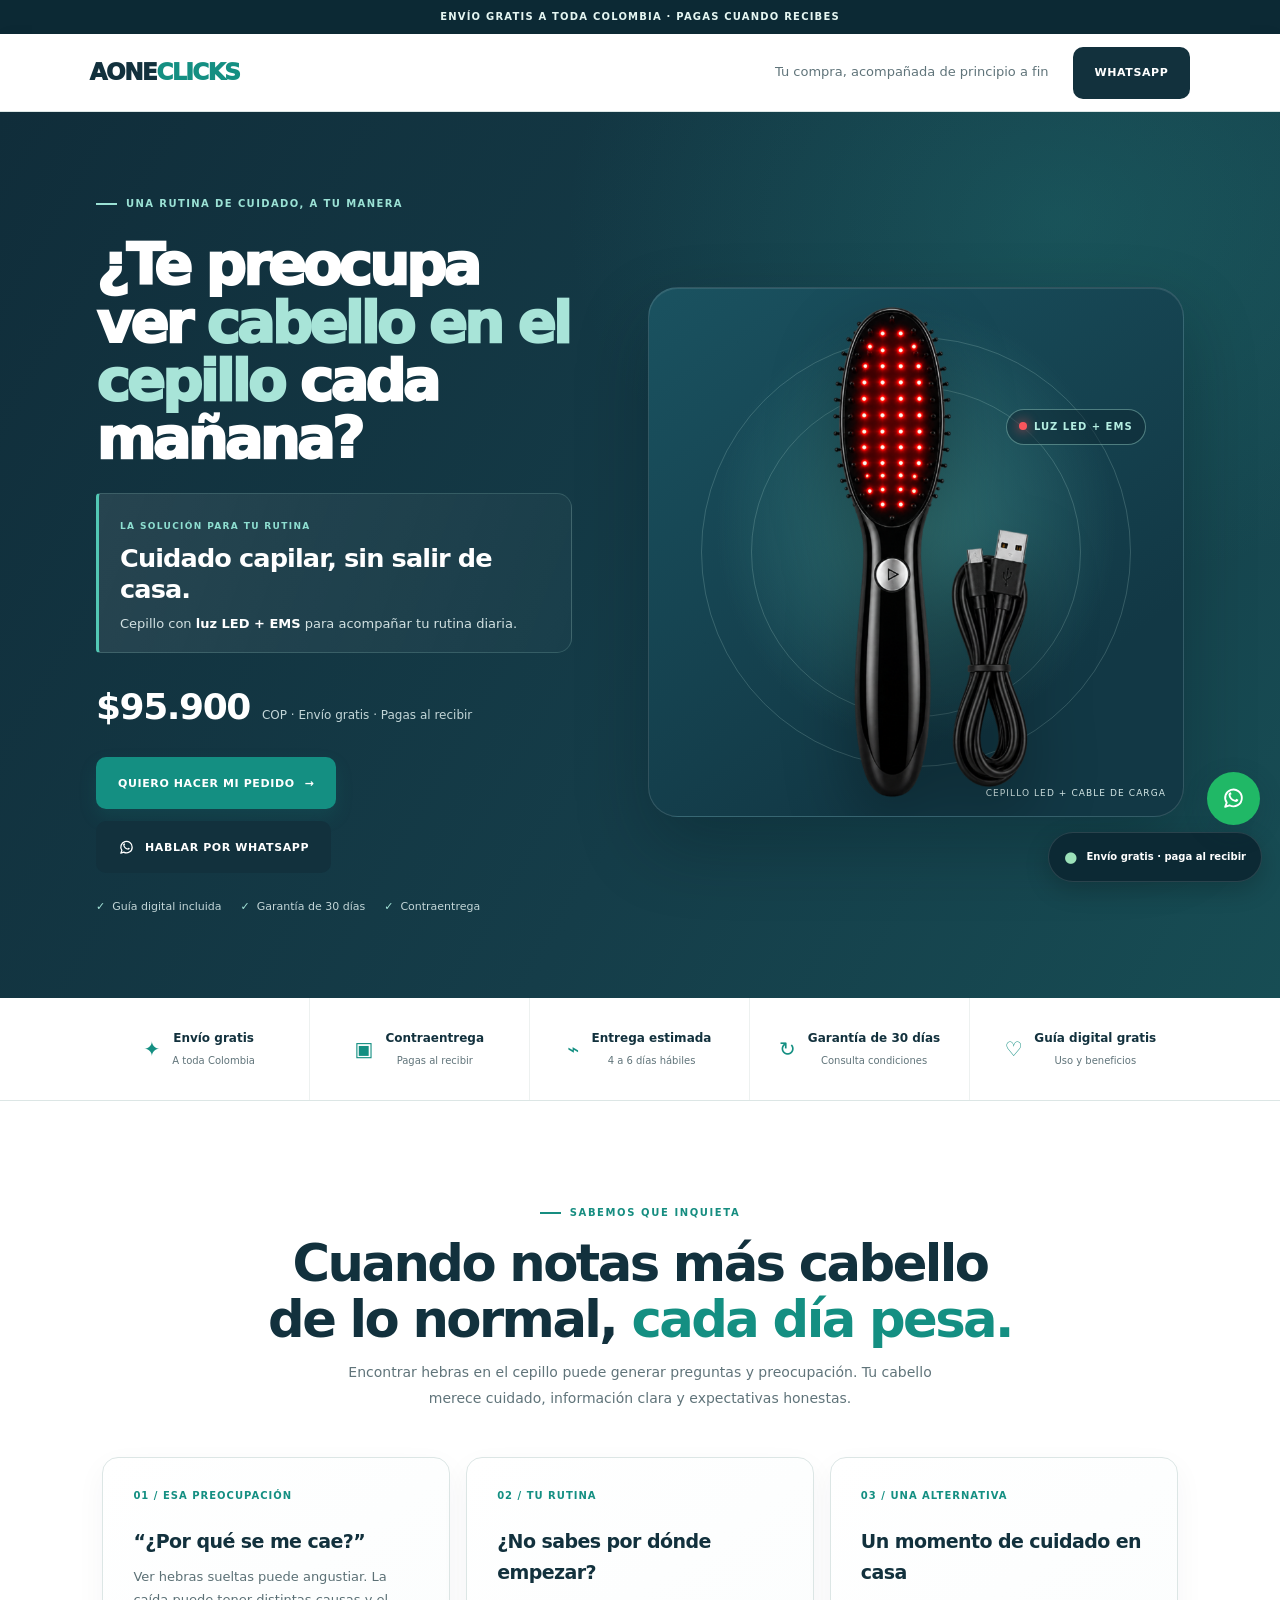
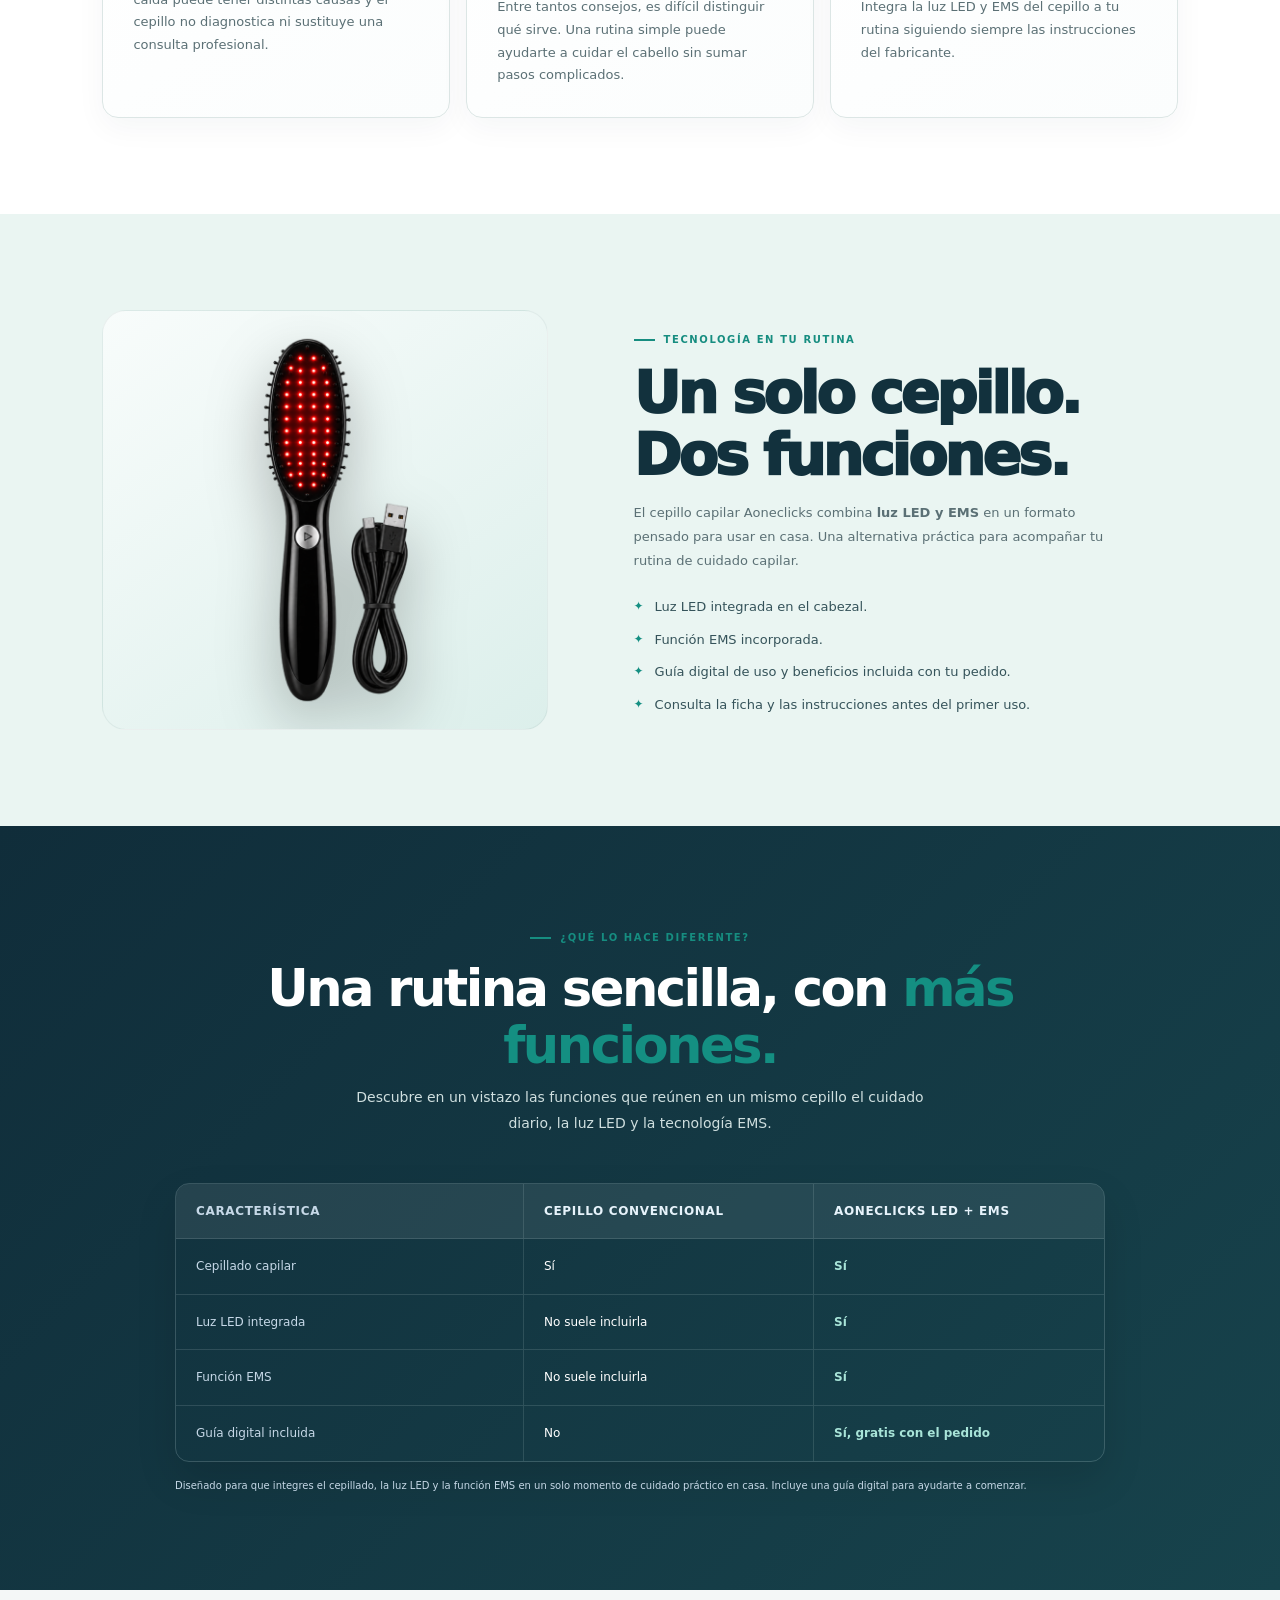
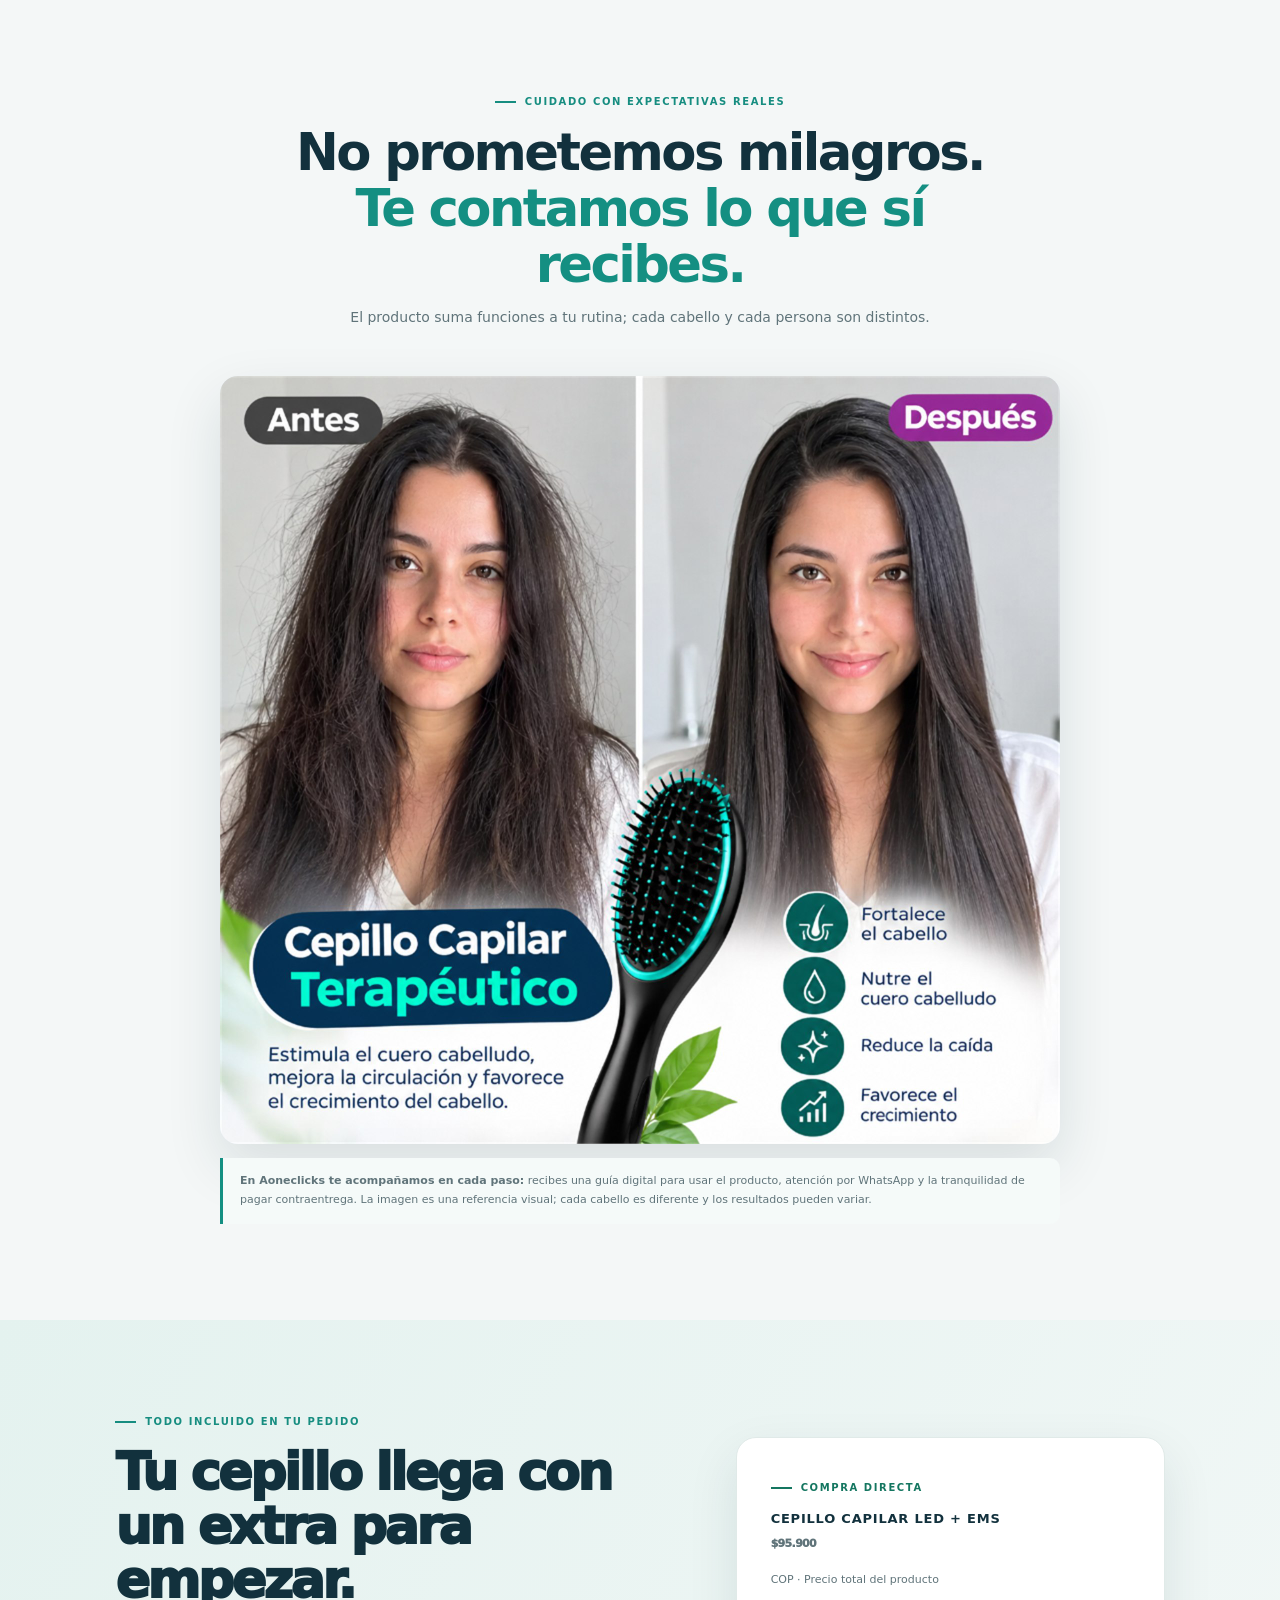
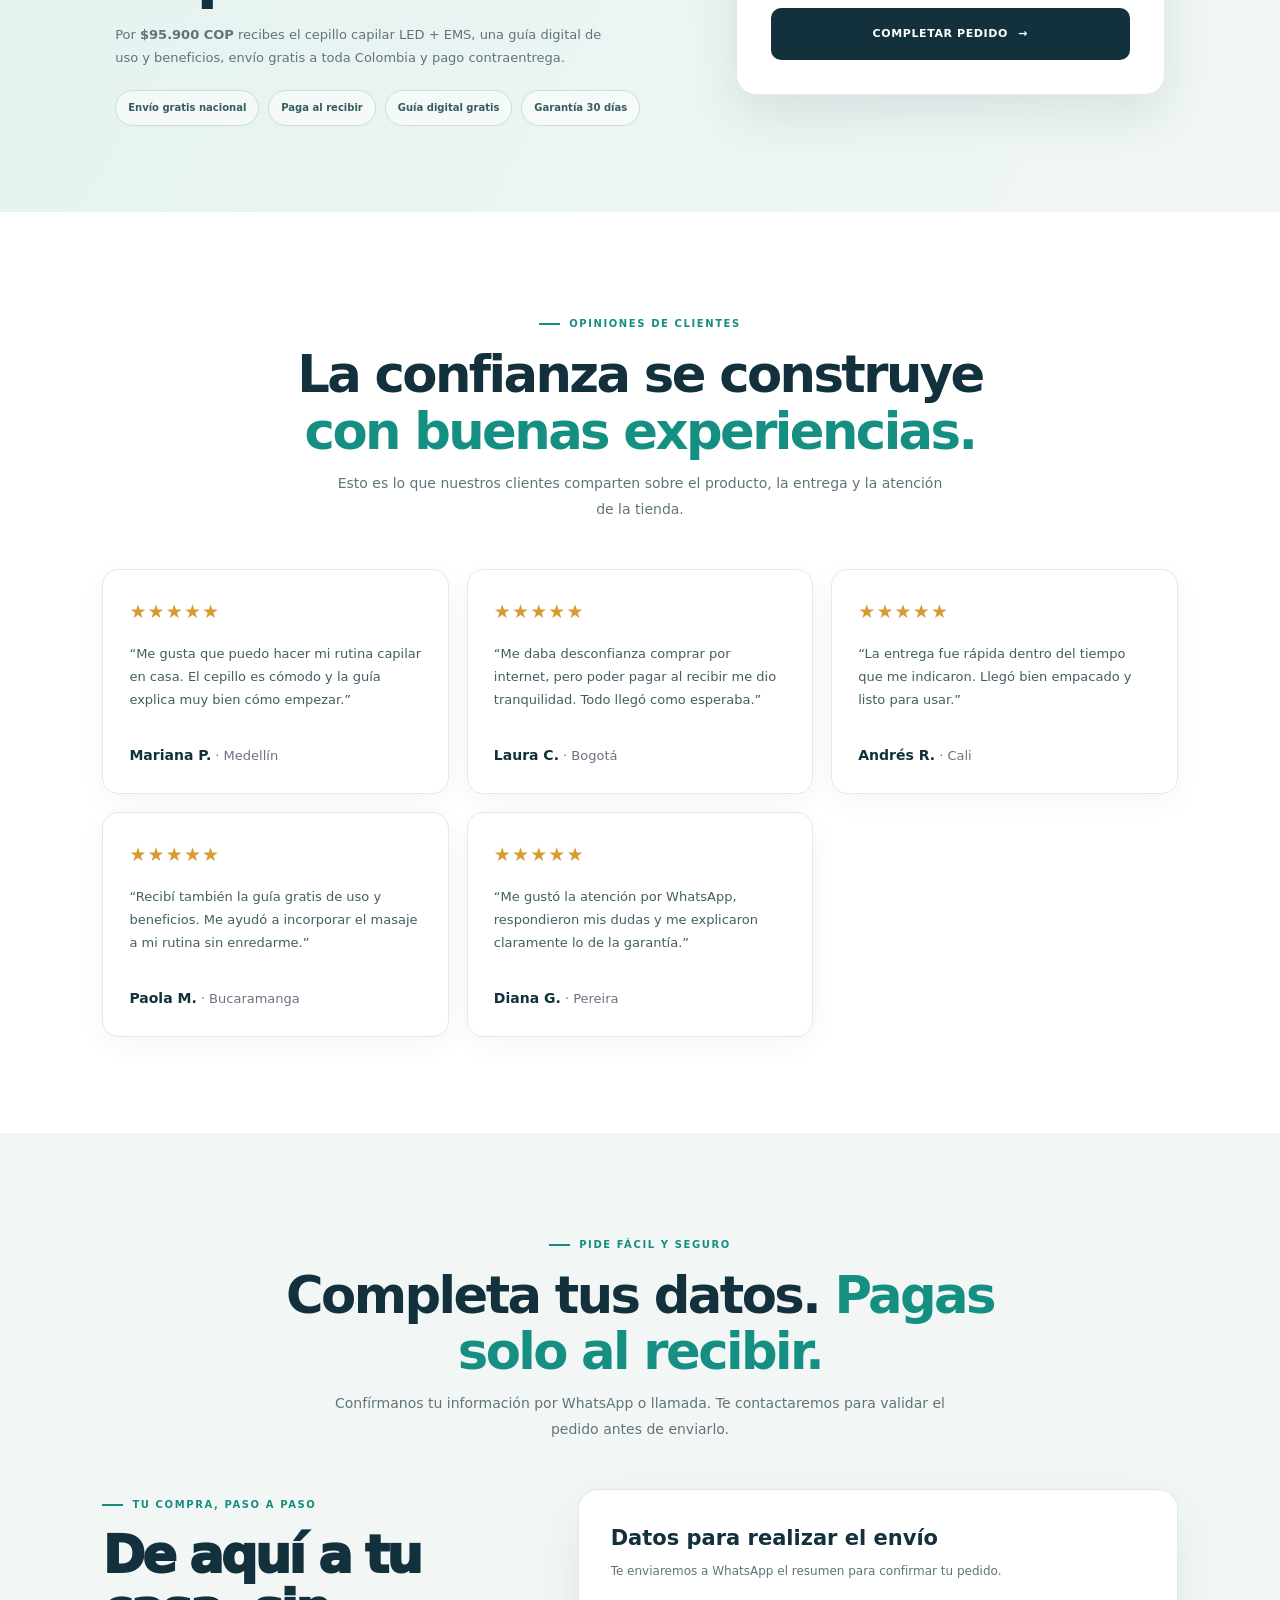
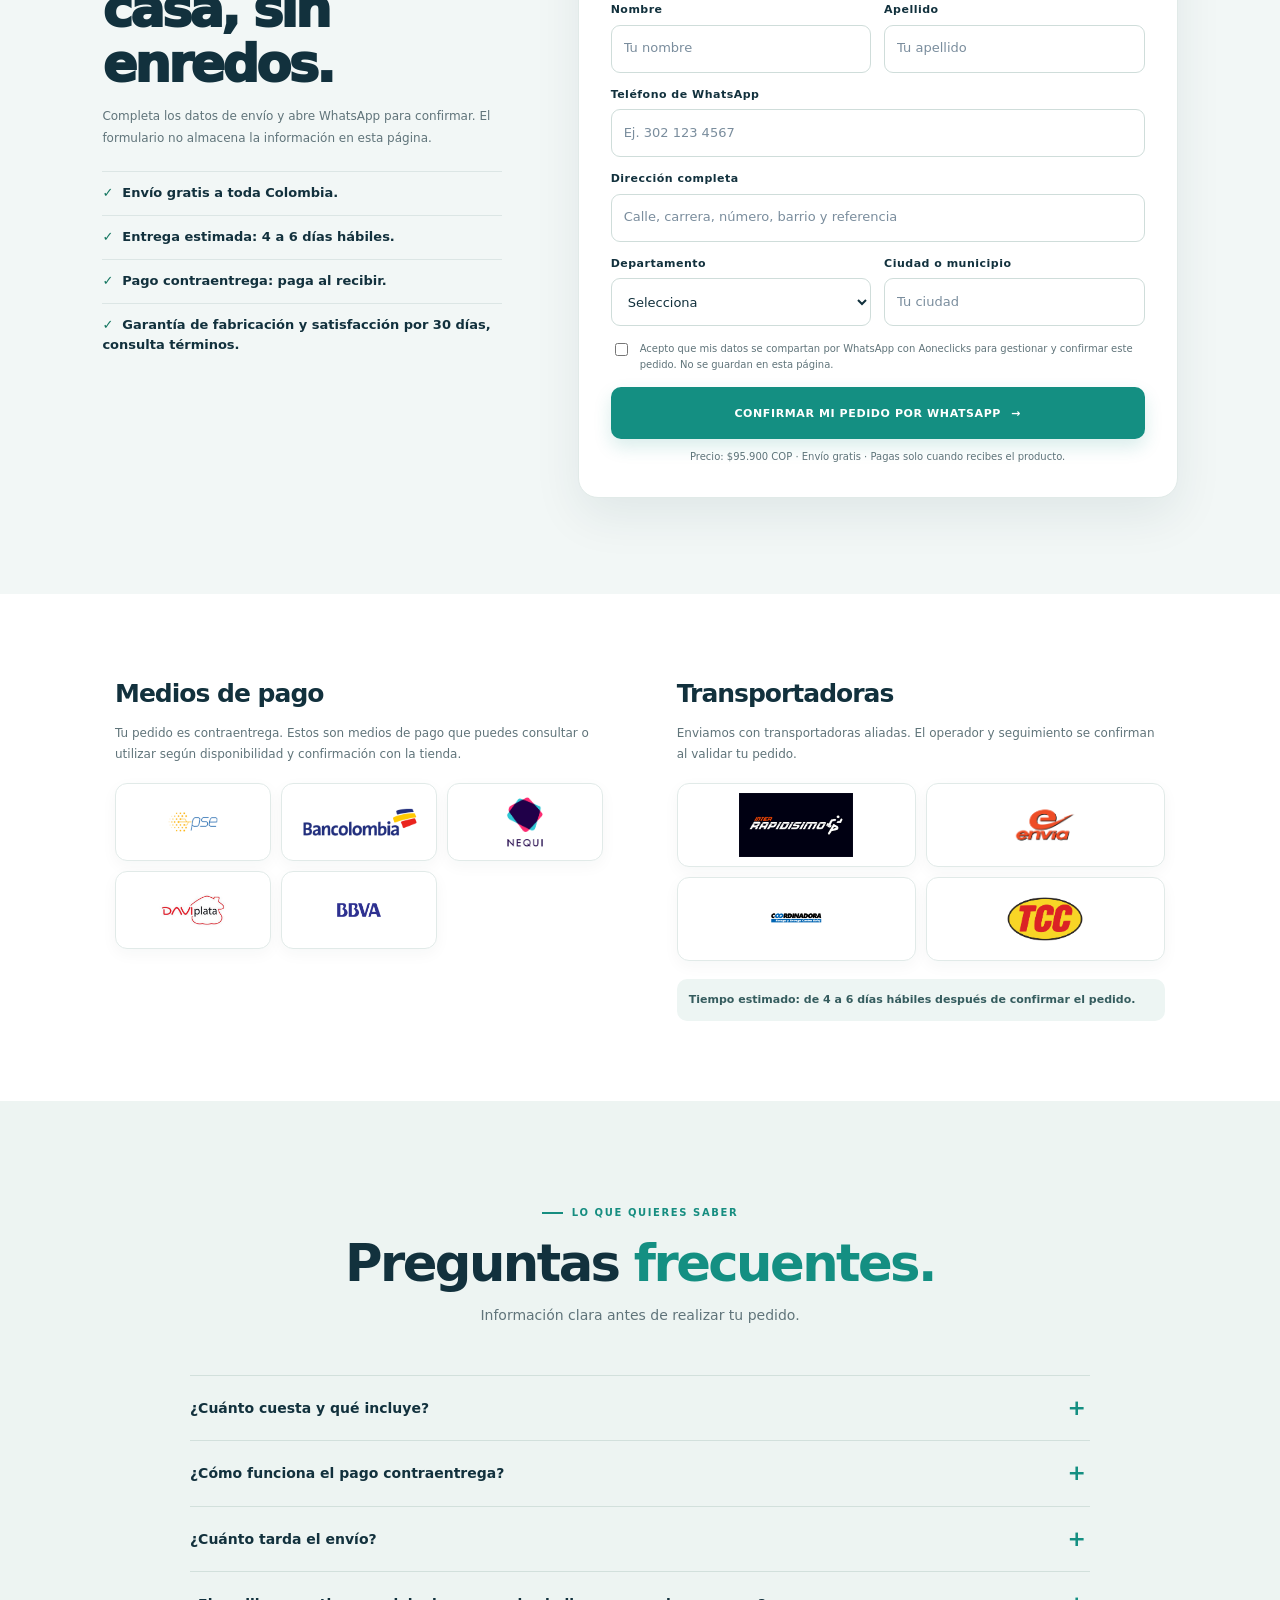
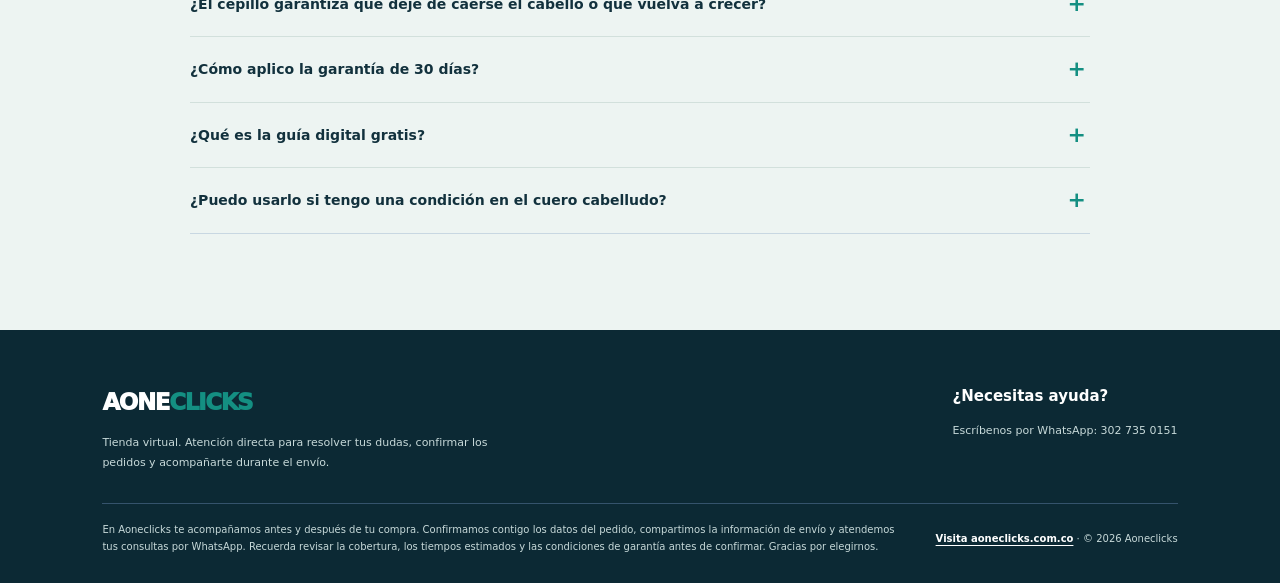
==== commit c4e7b309: "Add files via upload" ====
--- a/index.html
+++ b/index.html
@@ -326,8 +326,11 @@
             <div class="hero-copy">
                 <span class="eyebrow">Una rutina de cuidado, a tu manera</span>
                 <h1>¿Te preocupa ver <span class="pain">cabello en el cepillo</span> cada mañana?</h1>
-                <h2 class="hero-solution">Acompaña tu rutina capilar en casa.</h2>
-                <p>Con el <strong>cepillo con luz LED + EMS</strong>, suma un momento práctico de cuidado a tu día, sin complicaciones.</p>
+                <div class="hero-answer">
+                    <span class="answer-label">La solución para tu rutina</span>
+                    <h2 class="hero-solution">Cuidado capilar, sin salir de casa.</h2>
+                    <p>Cepillo con <strong>luz LED + EMS</strong> para acompañar tu rutina diaria.</p>
+                </div>
                 <div class="price-row"><span class="price">$95.900</span><span class="price-caption">COP · Envío gratis · Pagas al recibir</span></div>
                 <div class="hero-actions">
                     <a class="button" href="#pedido">Quiero hacer mi pedido <span aria-hidden="true">→</span></a>
--- a/tyle.css
+++ b/tyle.css
@@ -69,10 +69,10 @@
 
 .hero {
     position: relative;
-    grid-template-columns: minmax(0, 1.02fr) minmax(0, .98fr);
-    min-height: 640px;
-    gap: 6%;
-    padding: 76px 8% 84px;
+    grid-template-columns: minmax(0, .94fr) minmax(0, 1.06fr);
+    min-height: 680px;
+    gap: 7%;
+    padding: 76px 7.5% 82px;
     overflow: hidden;
     background:
         radial-gradient(ellipse at 83% 12%, rgba(34, 130, 125, .3), transparent 33%),
@@ -80,7 +80,7 @@
 }
 
 .hero-copy {
-    max-width: 610px;
+    max-width: 620px;
 }
 
 .eyebrow {
@@ -94,9 +94,9 @@
 }
 
 h1 {
-    max-width: 680px;
-    margin: 24px 0 22px;
-    font-size: clamp(48px, 5.7vw, 76px);
+    max-width: 620px;
+    margin: 24px 0 25px;
+    font-size: clamp(46px, 4.45vw, 64px);
     letter-spacing: -.06em;
     line-height: 1.02;
 }
@@ -111,9 +111,9 @@
 
 .hero-solution {
     max-width: 490px;
-    margin: -3px 0 12px;
-    color: #a8e4d8;
-    font-size: clamp(20px, 2.15vw, 27px);
+    margin: 7px 0 8px;
+    color: #ffffff;
+    font-size: clamp(21px, 2vw, 26px);
     font-weight: 800;
     letter-spacing: -.035em;
     line-height: 1.2;
@@ -126,6 +126,36 @@
     line-height: 1.8;
 }
 
+.hero-answer {
+    max-width: 510px;
+    margin: 0 0 25px;
+    padding: 18px 21px 17px;
+    border: 1px solid rgba(169, 228, 216, .18);
+    border-left: 3px solid #53c8b5;
+    border-radius: 4px 15px 15px 4px;
+    background: linear-gradient(110deg, rgba(255, 255, 255, .09), rgba(255, 255, 255, .025));
+}
+
+.answer-label {
+    color: #8edfd1;
+    font-size: 9px;
+    font-weight: 850;
+    letter-spacing: .15em;
+    text-transform: uppercase;
+}
+
+.hero-answer > p {
+    max-width: 430px;
+    margin: 0;
+    color: #d2e1e2;
+    font-size: 13px;
+    line-height: 1.7;
+}
+
+.hero-answer > p strong {
+    color: #ffffff;
+}
+
 .price {
     font-size: 36px;
 }
@@ -136,11 +166,13 @@
 }
 
 .hero-visual {
-    min-height: 490px;
+    min-height: 530px;
     border: 1px solid rgba(255, 255, 255, .13);
-    border-radius: 28px;
-    background: radial-gradient(circle at 50% 42%, #347c7c 0, #205360 43%, #163b49 79%);
-    box-shadow: 0 28px 60px rgba(3, 20, 27, .22);
+    border-radius: 30px;
+    background:
+        radial-gradient(ellipse at 50% 45%, rgba(75, 160, 151, .52), transparent 53%),
+        linear-gradient(145deg, #1a5260, #123845 76%);
+    box-shadow: 0 30px 70px rgba(3, 20, 27, .28), inset 0 1px 0 rgba(255, 255, 255, .1);
 }
 
 .hero-visual::before,
@@ -150,6 +182,11 @@
 
 .product-photo {
     filter: drop-shadow(0 24px 30px rgba(0, 0, 0, .28));
+}
+
+.hero-photo {
+    width: min(100%, 500px);
+    filter: drop-shadow(0 28px 34px rgba(0, 0, 0, .32));
 }
 
 .led-caption {
@@ -480,13 +517,13 @@
 
 @media (max-width: 1024px) {
     .hero {
-        gap: 4%;
+        gap: 5%;
         padding-right: 6%;
         padding-left: 6%;
     }
 
     .hero-visual {
-        min-height: 420px;
+        min-height: 460px;
     }
 
     .trust-strip {
@@ -497,13 +534,22 @@
 
 @media (max-width: 850px) {
     .hero {
+        grid-template-columns: minmax(0, 1fr) minmax(0, .9fr);
         padding-top: 64px;
         padding-bottom: 68px;
     }
 
     .hero-visual {
-        min-height: 390px;
+        min-height: 400px;
         border-radius: 22px;
+    }
+
+    h1 {
+        font-size: clamp(42px, 5.6vw, 52px);
+    }
+
+    .hero-answer {
+        padding: 15px 17px;
     }
 
     .pain-grid,
@@ -522,12 +568,13 @@
     }
 
     .hero {
+        grid-template-columns: 1fr;
         gap: 28px;
         padding: 46px 6% 50px;
     }
 
     .hero-visual {
-        min-height: 340px;
+        min-height: 350px;
         border-radius: 20px;
     }
 
@@ -537,6 +584,10 @@
 
     .hero-solution {
         font-size: 21px;
+    }
+
+    .hero-answer {
+        margin-bottom: 22px;
     }
 
     .trust-strip {
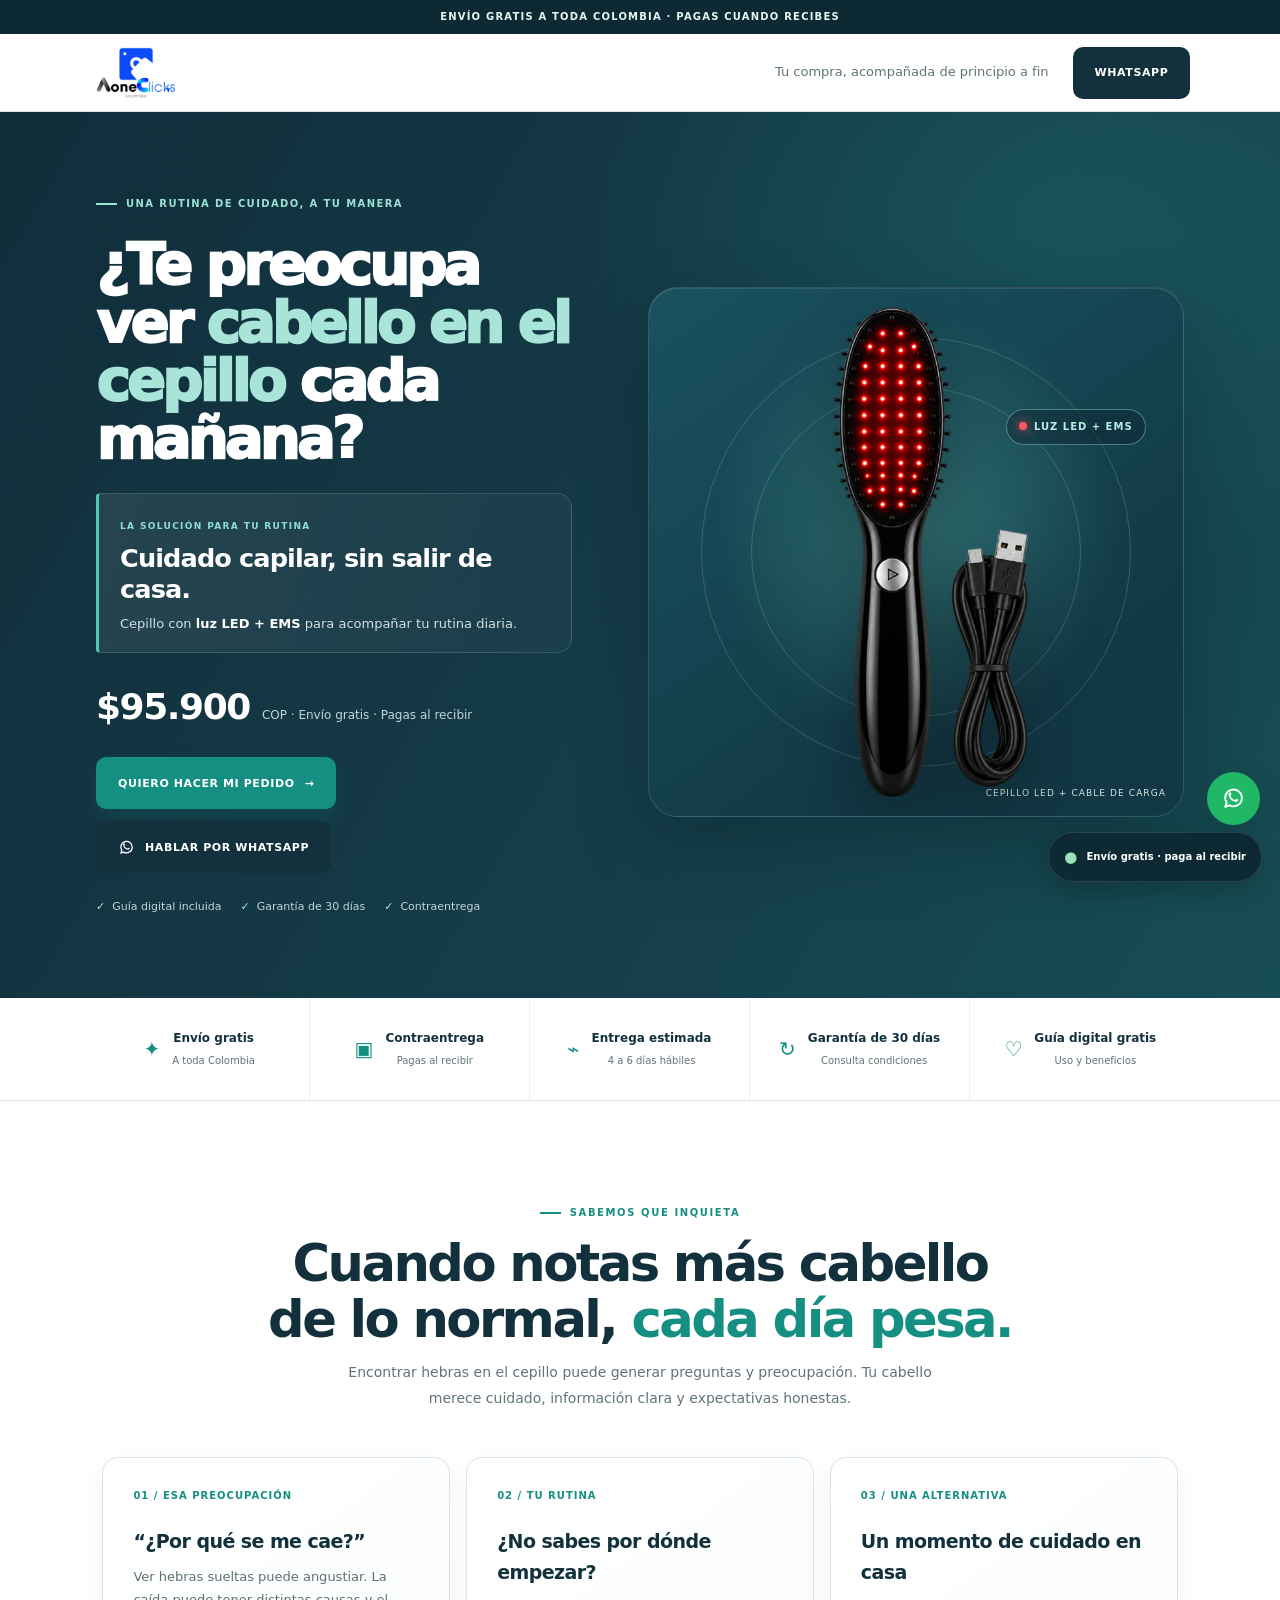
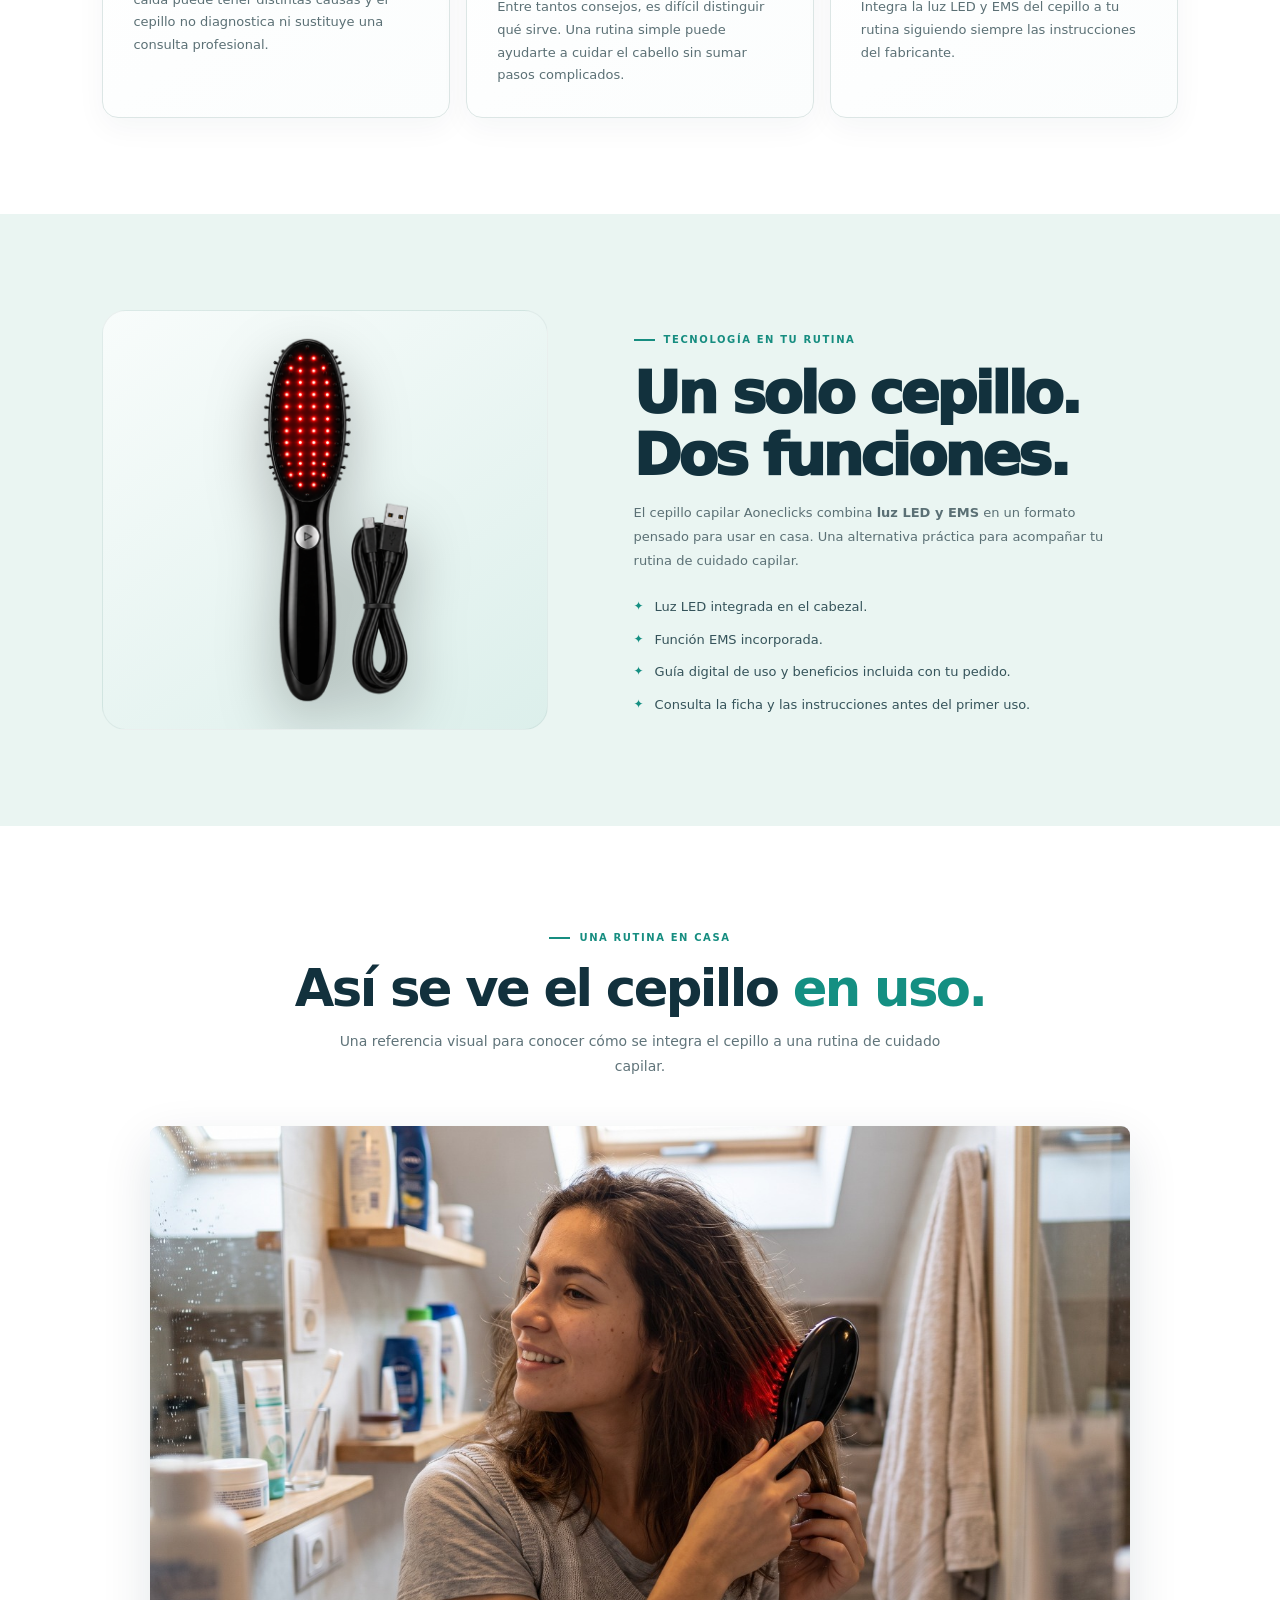
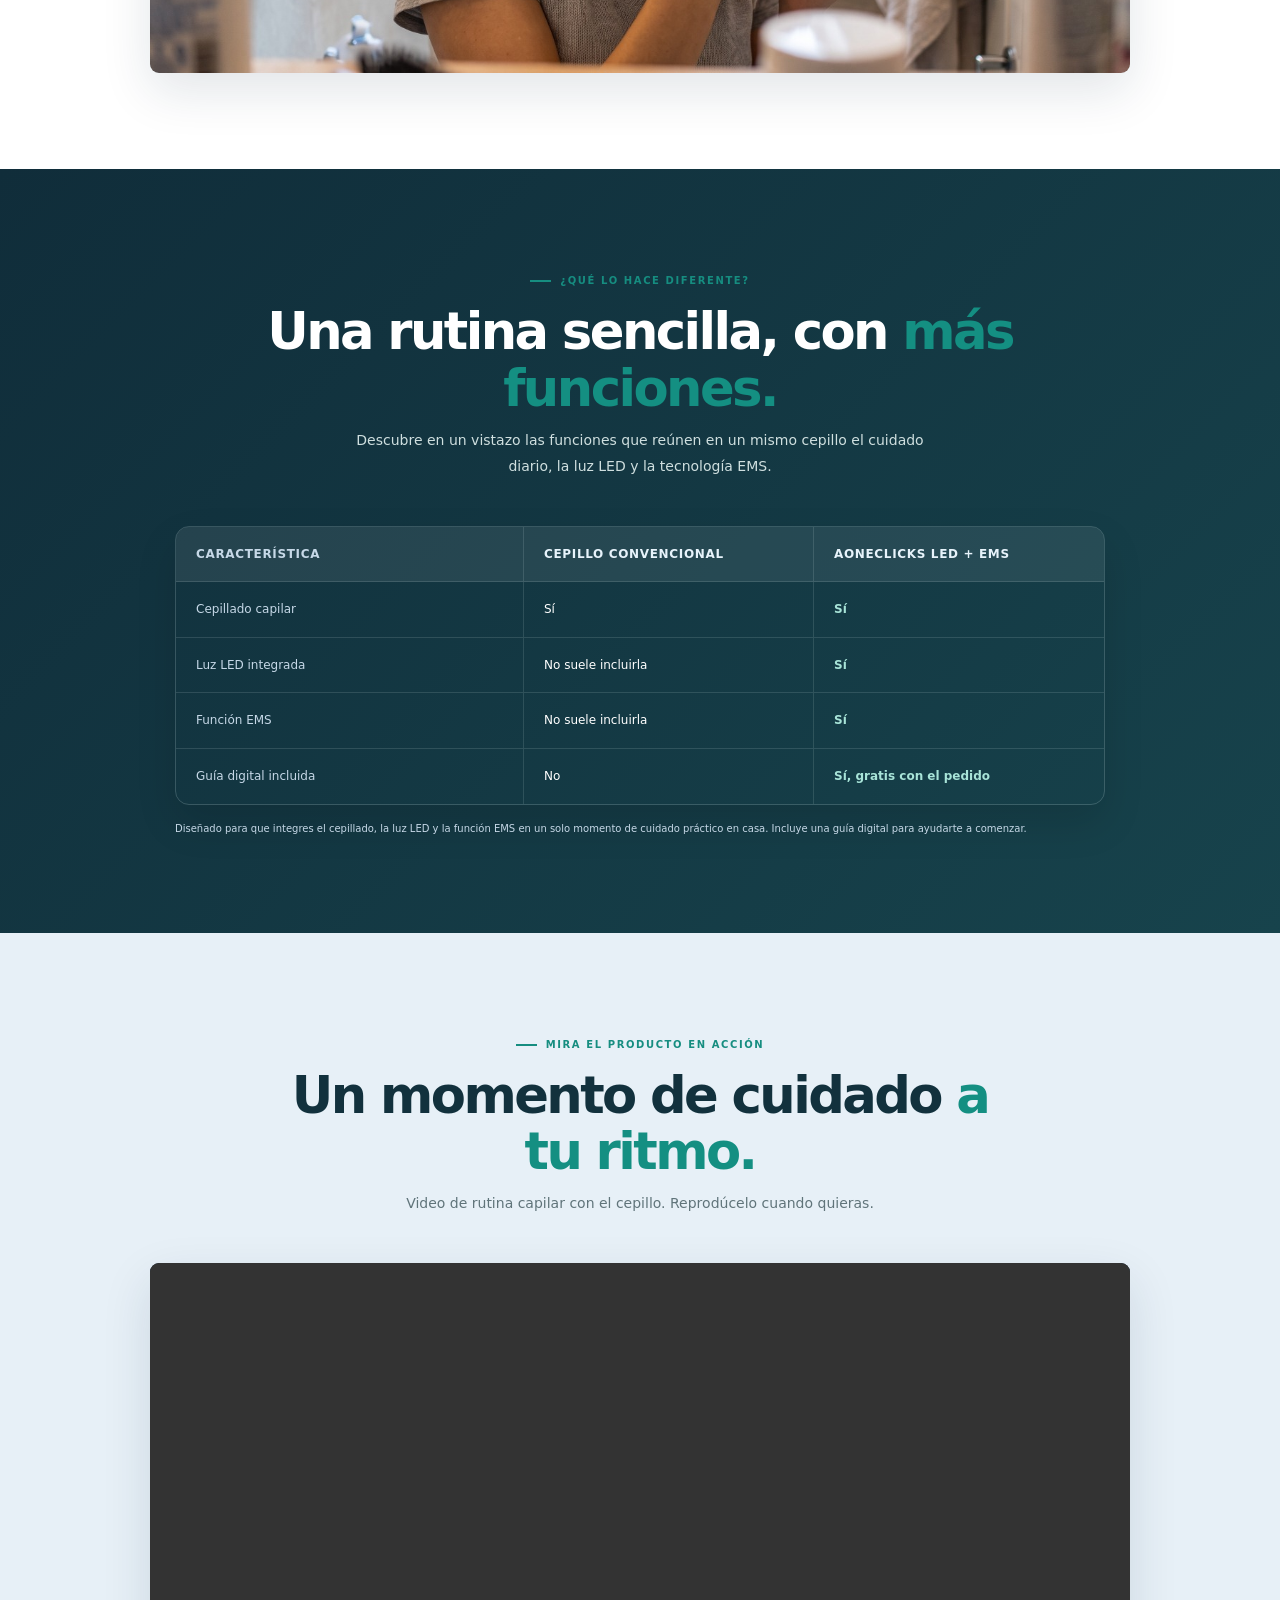
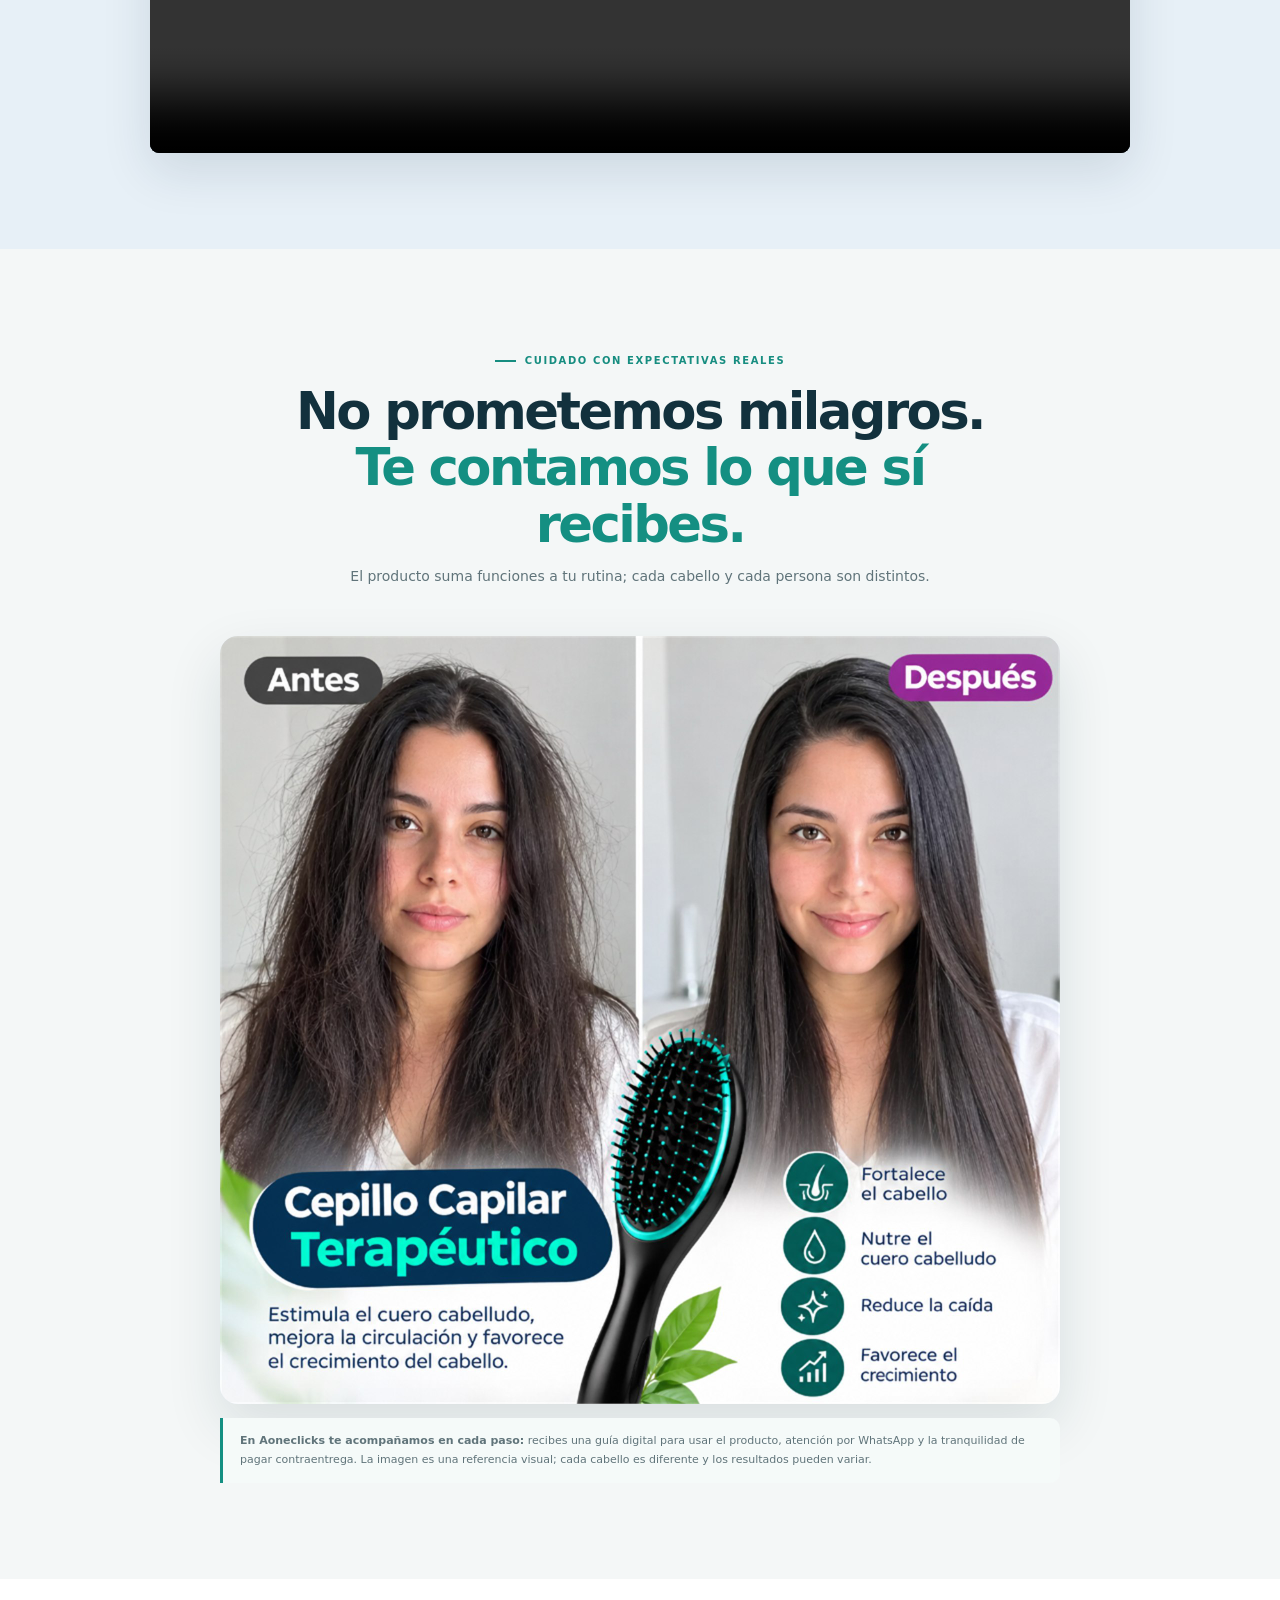
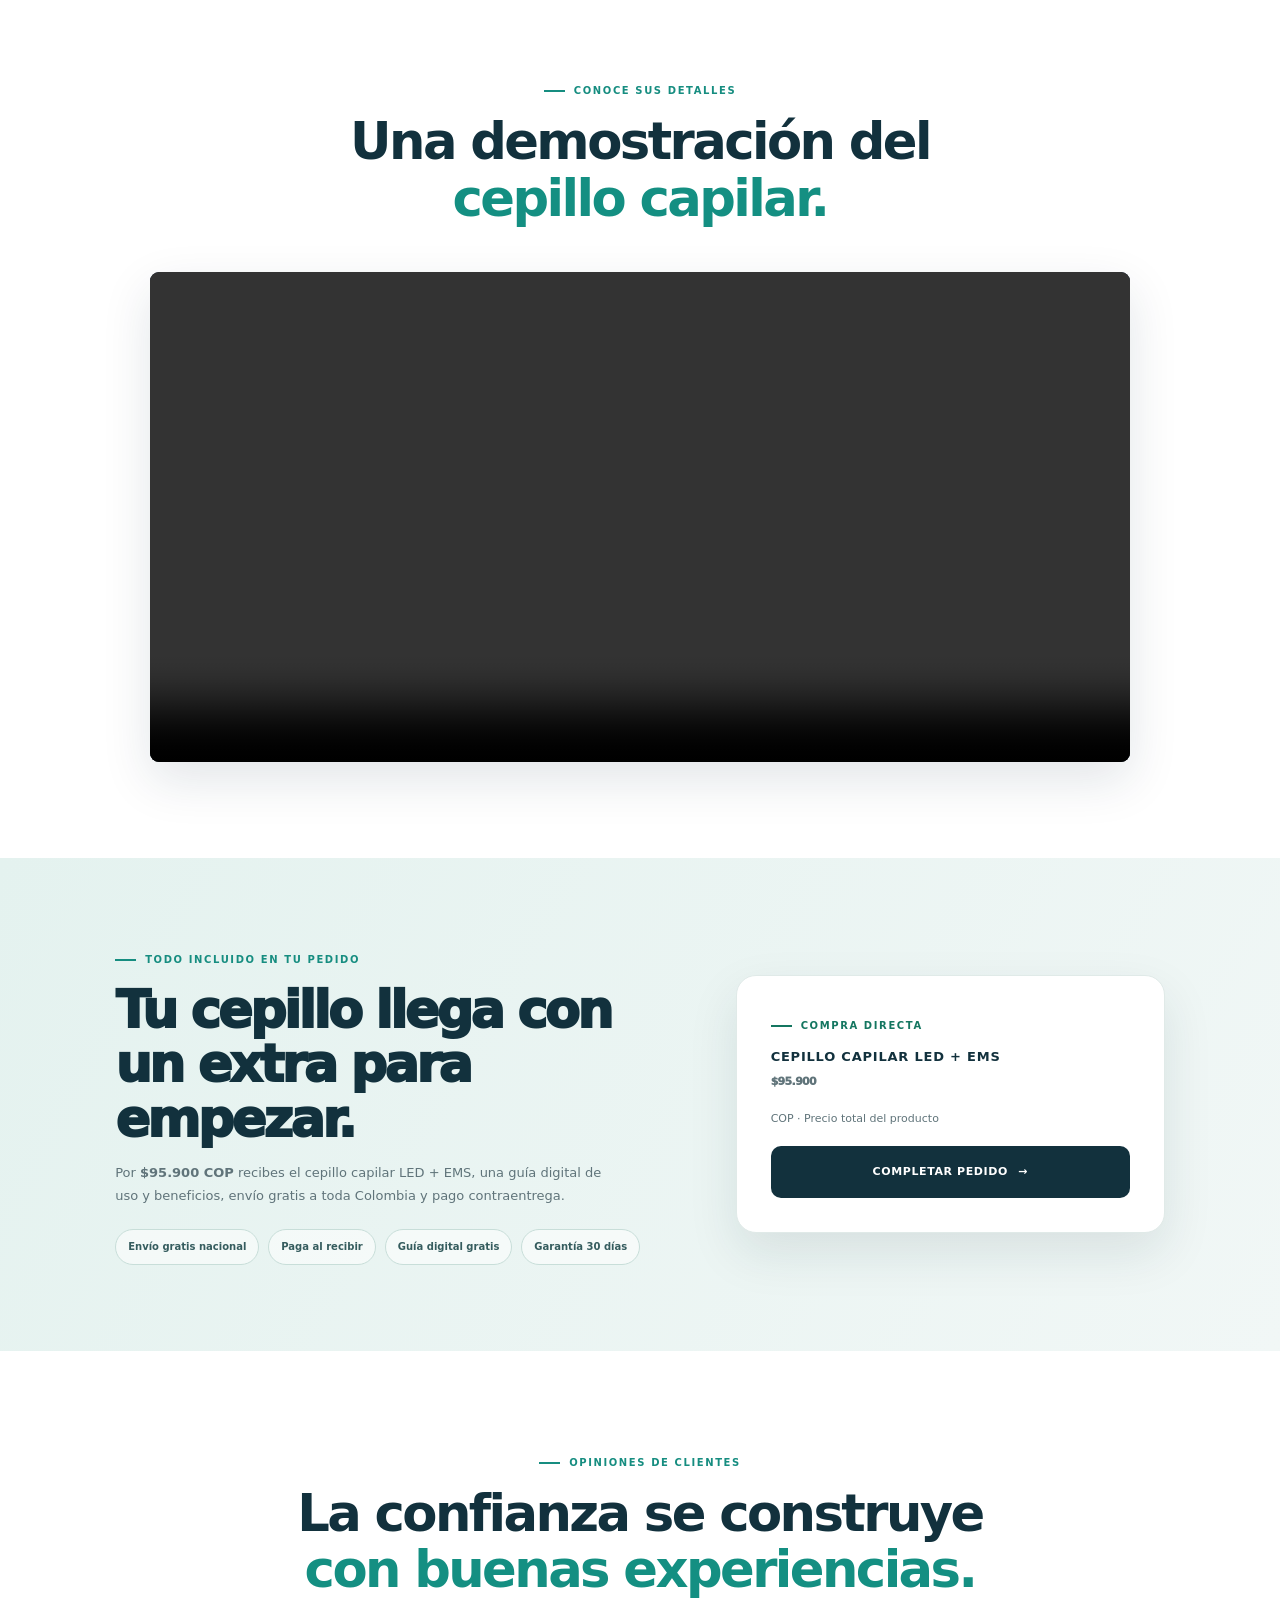
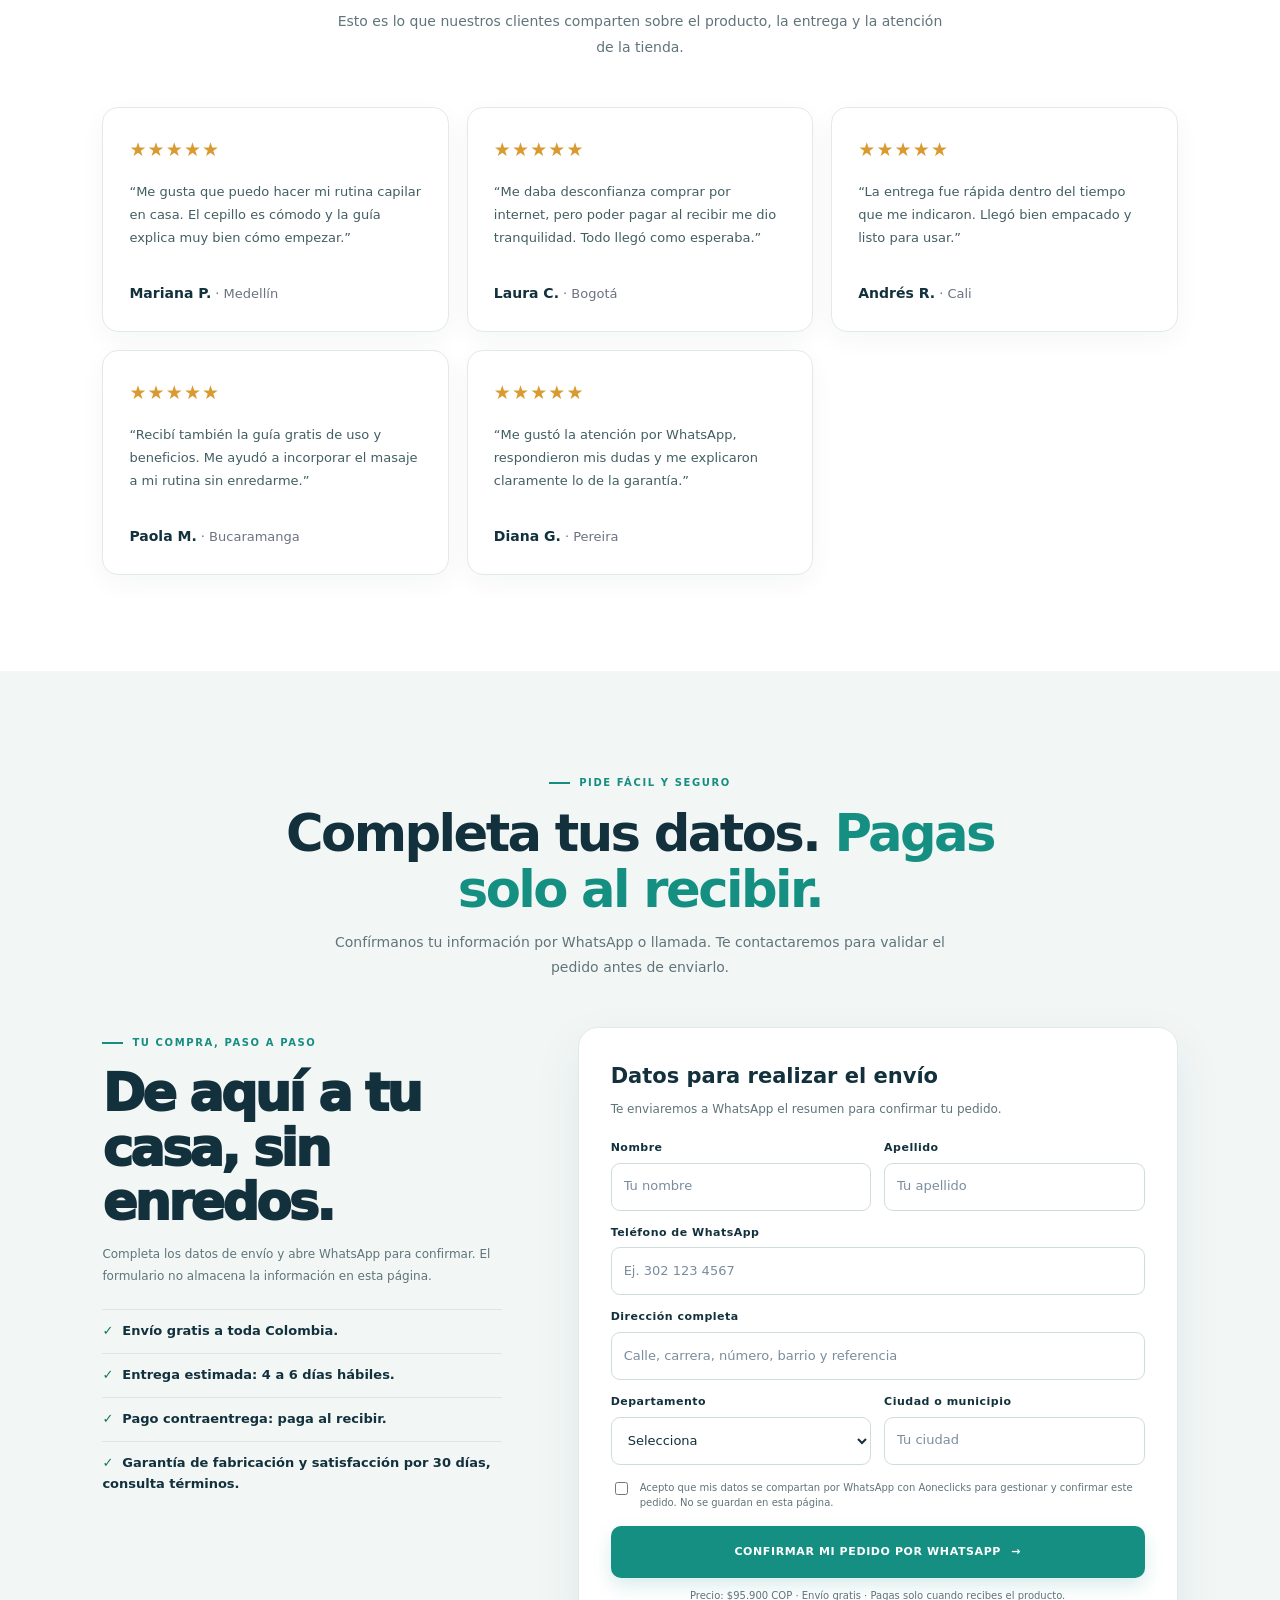
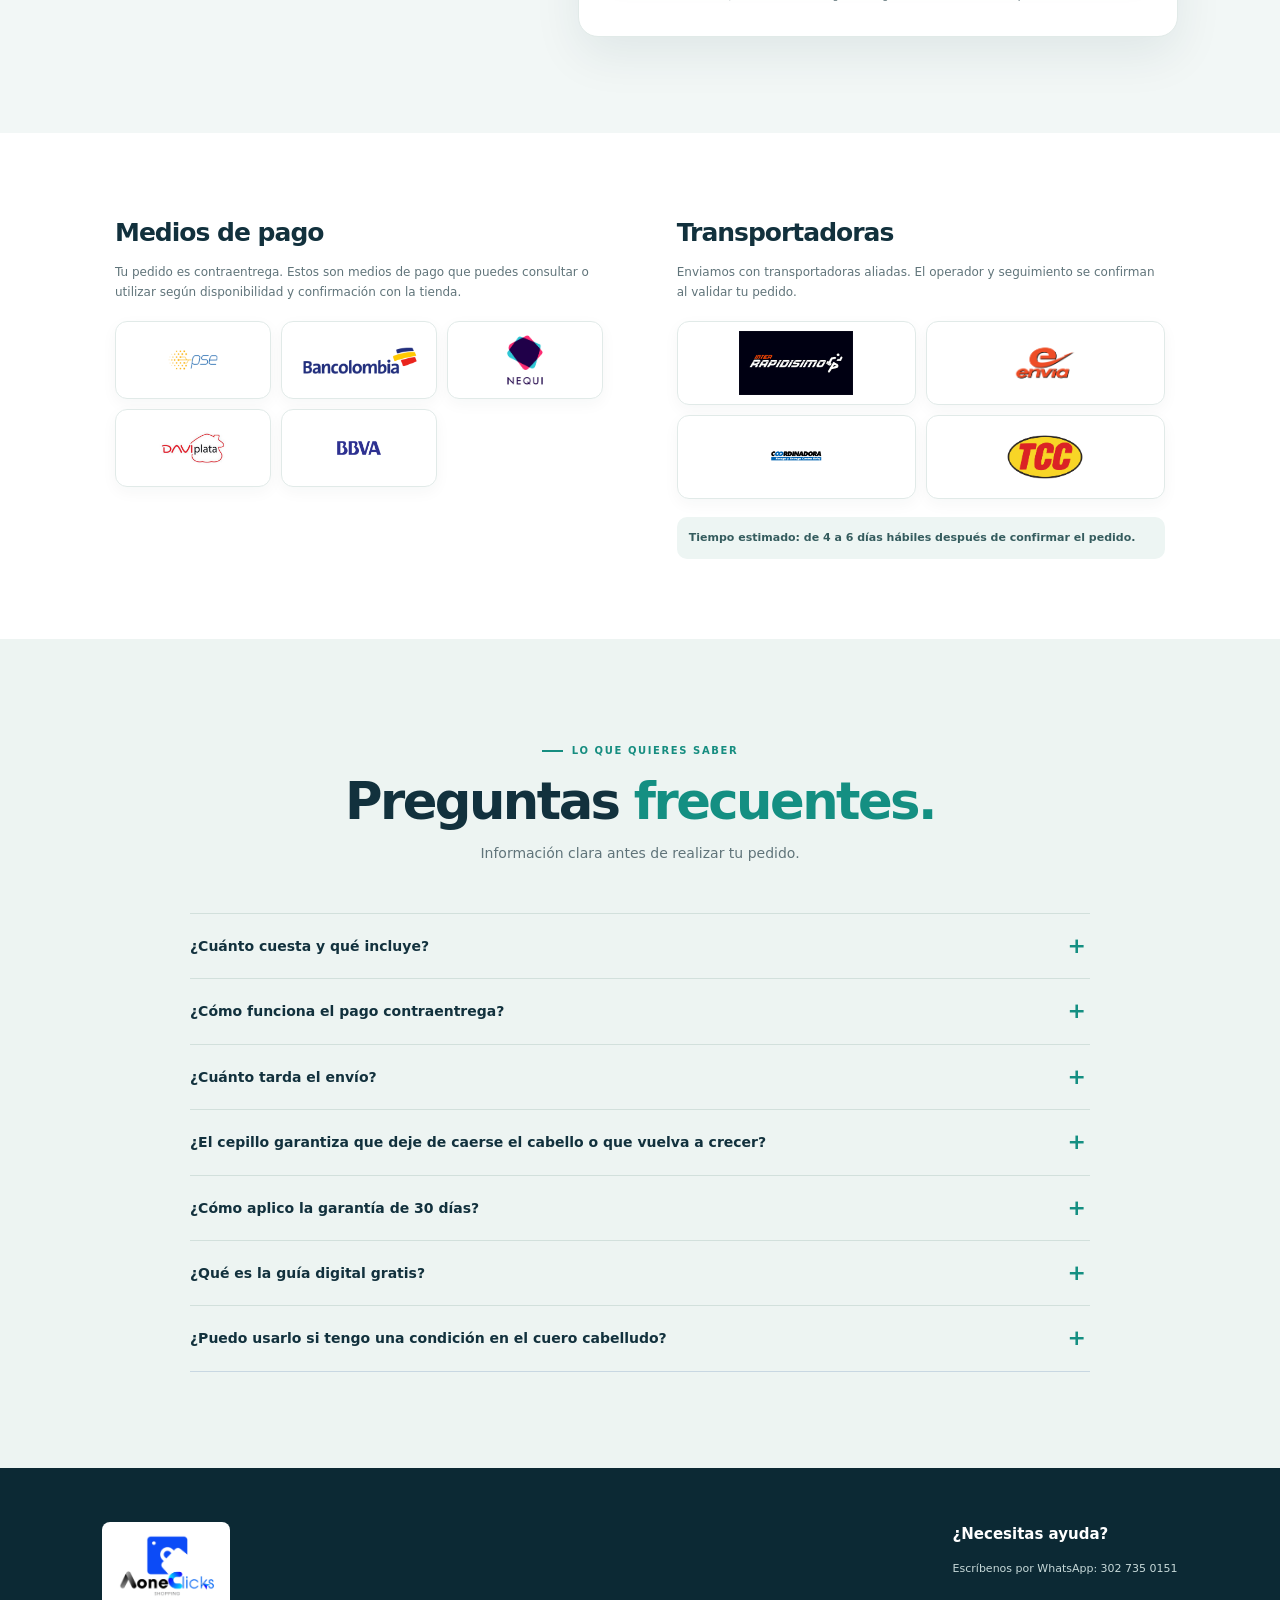
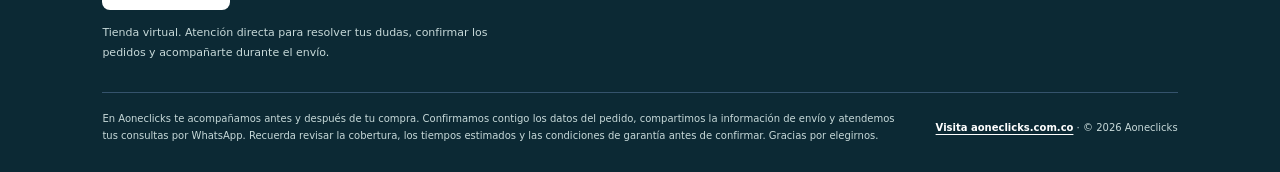
==== commit f69af1f9: "Add files via upload" ====
--- a/index.html
+++ b/index.html
@@ -29,6 +29,9 @@
         .header { display: flex; min-height: 72px; align-items: center; justify-content: space-between; padding: 0 7%; border-bottom: 1px solid var(--line); }
         .brand { font-size: 22px; font-weight: 950; letter-spacing: -.07em; }
         .brand span { color: var(--rose); }
+        .brand-logo { display: flex; align-items: center; }
+        .brand-logo img { display: block; width: auto; height: 64px; image-rendering: -webkit-optimize-contrast; }
+        .footer .brand-logo img { height: 88px; padding: 6px 10px; border-radius: 8px; background: #fff; }
         .header-right { display: flex; align-items: center; gap: 24px; }
         .header-note { color: var(--muted); font-size: 12px; }
         .button { position: relative; display: inline-flex; min-height: 54px; align-items: center; justify-content: center; gap: 10px; overflow: hidden; padding: 0 23px; border: 0; border-radius: 5px; background: var(--rose); color: var(--ink); cursor: pointer; font-size: 12px; font-weight: 850; letter-spacing: .04em; text-align: center; text-transform: uppercase; transition: transform .18s, background .18s; }
@@ -129,6 +132,11 @@
         .visual-guide { max-width: 840px; margin: 0 auto; overflow: hidden; border-radius: 8px; background: #e3edf5; box-shadow: 0 18px 50px rgba(16,42,67,.12); }
         .before-after-photo { display: block; width: 100%; height: auto; }
         .guide-caveat { max-width: 840px; margin: 14px auto 0; padding: 14px 17px; border-left: 3px solid var(--rose); background: var(--white); color: var(--muted); font-size: 11px; line-height: 1.7; }
+        .media-section { background: var(--white); }
+        .media-section--soft { background: #e7f0f7; }
+        .media-frame { max-width: 980px; margin: 0 auto; overflow: hidden; border-radius: 9px; background: #0c2238; box-shadow: 0 18px 50px rgba(16,42,67,.12); }
+        .media-frame img, .media-frame video { display: block; width: 100%; height: auto; max-height: 72vh; object-fit: contain; }
+        .media-photo { background: #e3edf5; }
         .offer { display: grid; grid-template-columns: 1fr .8fr; align-items: center; gap: 7%; padding: 75px 9%; background: #e7f0f7; }
         .offer-copy h2 { max-width: 620px; margin: 15px 0; font-size: clamp(38px, 4vw, 54px); font-weight: 950; letter-spacing: -.06em; line-height: 1.04; }
         .offer-copy > p { max-width: 500px; color: var(--muted); font-size: 13px; line-height: 1.8; }
@@ -314,7 +322,7 @@
 <body>
     <div class="announcement">Envío gratis a toda Colombia · Pagas cuando recibes</div>
     <header class="header">
-        <a class="brand" href="https://aoneclicks.com.co/" aria-label="Aoneclicks, ir a la tienda oficial">AONE<span>CLICKS</span></a>
+        <a class="brand brand-logo" href="https://aoneclicks.com.co/" aria-label="Aoneclicks, ir a la tienda oficial"><img src="./aoneclicks-logo.png" alt="Aoneclicks Shopping" width="248" height="175"></a>
         <div class="header-right">
             <span class="header-note">Tu compra, acompañada de principio a fin</span>
             <a class="button button-dark" href="https://wa.me/573027350151?text=Hola%2C%20quiero%20informaci%C3%B3n%20del%20cepillo%20capilar%20LED%20%2B%20EMS." target="_blank" rel="noopener noreferrer" aria-label="Consultar por WhatsApp">WhatsApp</a>
@@ -386,6 +394,17 @@
             </div>
         </section>
 
+        <section class="section media-section" id="uso-del-cepillo">
+            <div class="section-heading">
+                <span class="eyebrow">Una rutina en casa</span>
+                <h2>Así se ve el cepillo <em>en uso.</em></h2>
+                <p>Una referencia visual para conocer cómo se integra el cepillo a una rutina de cuidado capilar.</p>
+            </div>
+            <figure class="media-frame media-photo">
+                <img src="./uso-del-cepillo.jpg" alt="Mujer usando el cepillo capilar frente al espejo" width="1376" height="768" loading="lazy" decoding="async">
+            </figure>
+        </section>
+
         <section class="section comparison">
             <div class="section-heading">
                 <span class="eyebrow">¿Qué lo hace diferente?</span>
@@ -402,6 +421,20 @@
             <p class="note">Diseñado para que integres el cepillado, la luz LED y la función EMS en un solo momento de cuidado práctico en casa. Incluye una guía digital para ayudarte a comenzar.</p>
         </section>
 
+        <section class="section media-section media-section--soft" id="video-rutina">
+            <div class="section-heading">
+                <span class="eyebrow">Mira el producto en acción</span>
+                <h2>Un momento de cuidado <em>a tu ritmo.</em></h2>
+                <p>Video de rutina capilar con el cepillo. Reprodúcelo cuando quieras.</p>
+            </div>
+            <figure class="media-frame">
+                <video controls playsinline preload="metadata" aria-label="Video de una rutina capilar">
+                    <source src="./rutina-capilar.mp4" type="video/mp4">
+                    Tu navegador no puede reproducir este video.
+                </video>
+            </figure>
+        </section>
+
         <section class="section">
             <div class="section-heading">
                 <span class="eyebrow">Cuidado con expectativas reales</span>
@@ -412,6 +445,19 @@
                 <img class="before-after-photo" src="./antes-despues-capilar-hd.jpg" alt="Imagen comparativa de una mujer antes y después, con cabello más ordenado en la segunda imagen; el cambio es ilustrativo y no constituye resultado verificado" width="1680" height="1536" loading="lazy" decoding="async">
             </div>
             <p class="guide-caveat"><strong>En Aoneclicks te acompañamos en cada paso:</strong> recibes una guía digital para usar el producto, atención por WhatsApp y la tranquilidad de pagar contraentrega. La imagen es una referencia visual; cada cabello es diferente y los resultados pueden variar.</p>
+        </section>
+
+        <section class="section media-section" id="video-demostracion">
+            <div class="section-heading">
+                <span class="eyebrow">Conoce sus detalles</span>
+                <h2>Una demostración del <em>cepillo capilar.</em></h2>
+            </div>
+            <figure class="media-frame">
+                <video controls playsinline preload="metadata" aria-label="Demostración del cepillo capilar">
+                    <source src="./cepillo-capilar-demostracion.mp4" type="video/mp4">
+                    Tu navegador no puede reproducir este video.
+                </video>
+            </figure>
         </section>
 
         <section class="offer" id="oferta">
@@ -548,7 +594,7 @@
 
     <footer class="footer">
         <div class="footer-main">
-            <div><a class="brand" href="https://aoneclicks.com.co/" aria-label="Aoneclicks, ir a la tienda oficial">AONE<span>CLICKS</span></a><p>Tienda virtual. Atención directa para resolver tus dudas, confirmar los pedidos y acompañarte durante el envío.</p></div>
+            <div><a class="brand brand-logo" href="https://aoneclicks.com.co/" aria-label="Aoneclicks, ir a la tienda oficial"><img src="./aoneclicks-logo.png" alt="Aoneclicks Shopping" width="248" height="175" loading="lazy"></a><p>Tienda virtual. Atención directa para resolver tus dudas, confirmar los pedidos y acompañarte durante el envío.</p></div>
             <div><strong>¿Necesitas ayuda?</strong><p><a href="https://wa.me/573027350151?text=Hola%2C%20tengo%20una%20consulta%20sobre%20mi%20pedido%20en%20Aoneclicks." target="_blank" rel="noopener noreferrer">Escríbenos por WhatsApp: 302 735 0151</a></p></div>
         </div>
         <div class="footer-legal"><span>En Aoneclicks te acompañamos antes y después de tu compra. Confirmamos contigo los datos del pedido, compartimos la información de envío y atendemos tus consultas por WhatsApp. Recuerda revisar la cobertura, los tiempos estimados y las condiciones de garantía antes de confirmar. Gracias por elegirnos.</span><span><a href="https://aoneclicks.com.co/" target="_blank" rel="noopener noreferrer">Visita aoneclicks.com.co</a> · © 2026 Aoneclicks</span></div>
--- a/tyle.css
+++ b/tyle.css
@@ -568,26 +568,149 @@
     }
 
     .hero {
-        grid-template-columns: 1fr;
-        gap: 28px;
-        padding: 46px 6% 50px;
+        grid-template-columns: minmax(0, 1fr) minmax(0, .86fr);
+        grid-template-areas:
+            "eyebrow visual"
+            "title visual"
+            "answer visual"
+            "price price"
+            "actions actions"
+            "benefits benefits";
+        align-items: stretch;
+        gap: 12px 13px;
+        padding: 35px 5% 38px;
+    }
+
+    .hero-copy {
+        display: contents;
+    }
+
+    .hero .eyebrow {
+        grid-area: eyebrow;
+        align-self: end;
+        gap: 6px;
+        font-size: 8px;
+        letter-spacing: .1em;
+        line-height: 1.45;
+    }
+
+    .hero .eyebrow::before {
+        width: 13px;
+        flex: 0 0 auto;
+    }
+
+    .hero h1 {
+        grid-area: title;
+        align-self: start;
+        max-width: none;
+        margin: 0;
+        font-size: clamp(24px, 7.2vw, 31px);
+        line-height: 1.03;
+    }
+
+    .hero-answer {
+        grid-area: answer;
+        align-self: start;
+        width: 100%;
+        margin: 0;
+        padding: 11px 10px;
+        border-radius: 4px 11px 11px 4px;
+    }
+
+    .answer-label {
+        font-size: 7px;
+        letter-spacing: .1em;
+    }
+
+    .hero-solution {
+        margin: 5px 0 6px;
+        font-size: clamp(16px, 4.7vw, 20px);
+        line-height: 1.12;
+    }
+
+    .hero-answer > p {
+        font-size: 10px;
+        line-height: 1.5;
     }
 
     .hero-visual {
-        min-height: 350px;
-        border-radius: 20px;
-    }
-
-    .hero-copy > p {
-        font-size: 14px;
-    }
-
-    .hero-solution {
-        font-size: 21px;
-    }
-
-    .hero-answer {
-        margin-bottom: 22px;
+        grid-area: visual;
+        min-width: 0;
+        min-height: 260px;
+        align-self: stretch;
+        border-radius: 17px;
+    }
+
+    .hero-photo {
+        width: min(100%, 300px);
+    }
+
+    .led-caption {
+        top: 15%;
+        right: 4%;
+        padding: 6px 7px;
+        font-size: 7px;
+    }
+
+    .visual-caption {
+        right: 8px;
+        bottom: 9px;
+        font-size: 7px;
+    }
+
+    .price-row {
+        grid-area: price;
+        align-items: center;
+        gap: 8px;
+        margin: 0;
+    }
+
+    .price {
+        font-size: 30px;
+        line-height: 1.15;
+        white-space: nowrap;
+    }
+
+    .price-caption {
+        font-size: 10px;
+        white-space: nowrap;
+    }
+
+    .hero-actions {
+        grid-area: actions;
+        display: grid;
+        grid-template-columns: repeat(2, minmax(0, 1fr));
+        gap: 8px;
+    }
+
+    .hero-actions .button {
+        min-width: 0;
+        min-height: 46px;
+        padding: 0 9px;
+        gap: 5px;
+        font-size: 8px;
+        letter-spacing: .025em;
+        line-height: 1.3;
+    }
+
+    .hero-actions .button svg {
+        width: 14px;
+        height: 14px;
+    }
+
+    .micro-benefits {
+        grid-area: benefits;
+        gap: 6px 12px;
+        margin: 0;
+        font-size: 9px;
+    }
+
+    .purchase-helper {
+        display: none;
+    }
+
+    .floating-trust {
+        display: none;
     }
 
     .trust-strip {
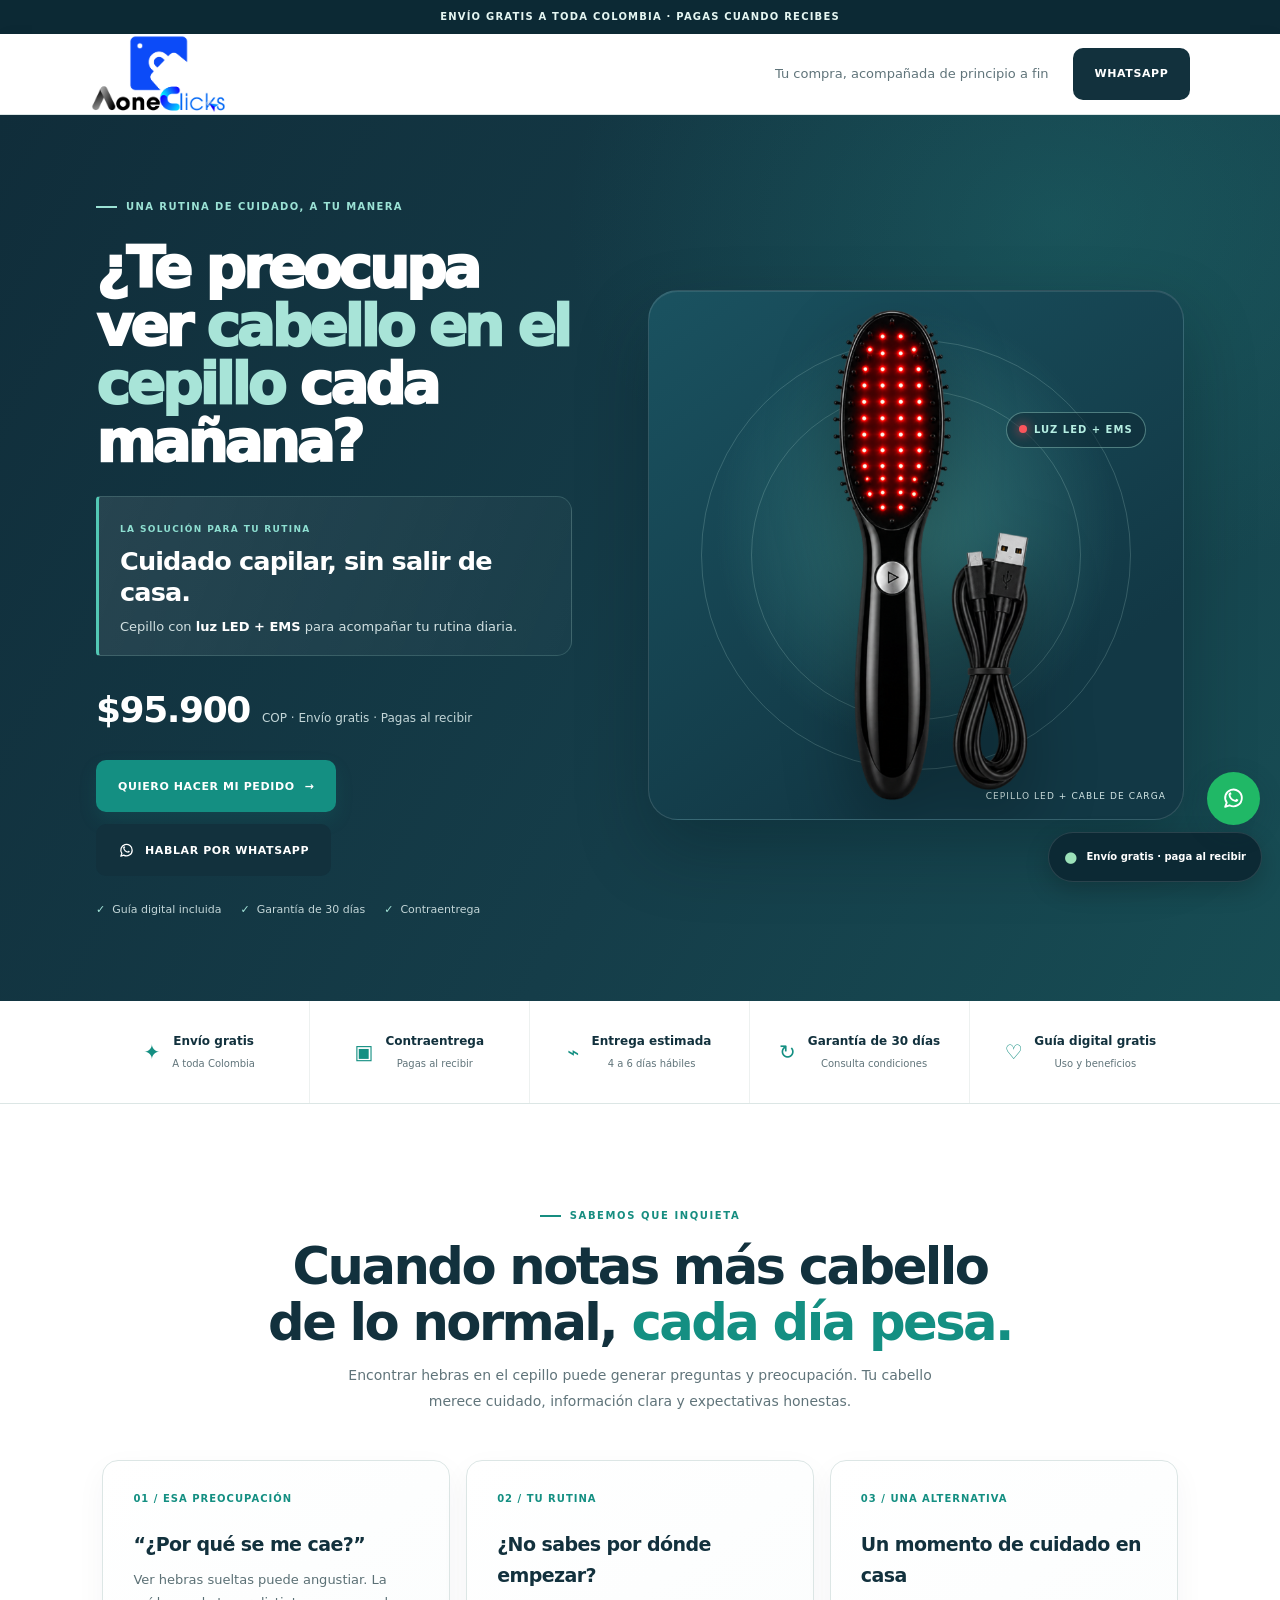
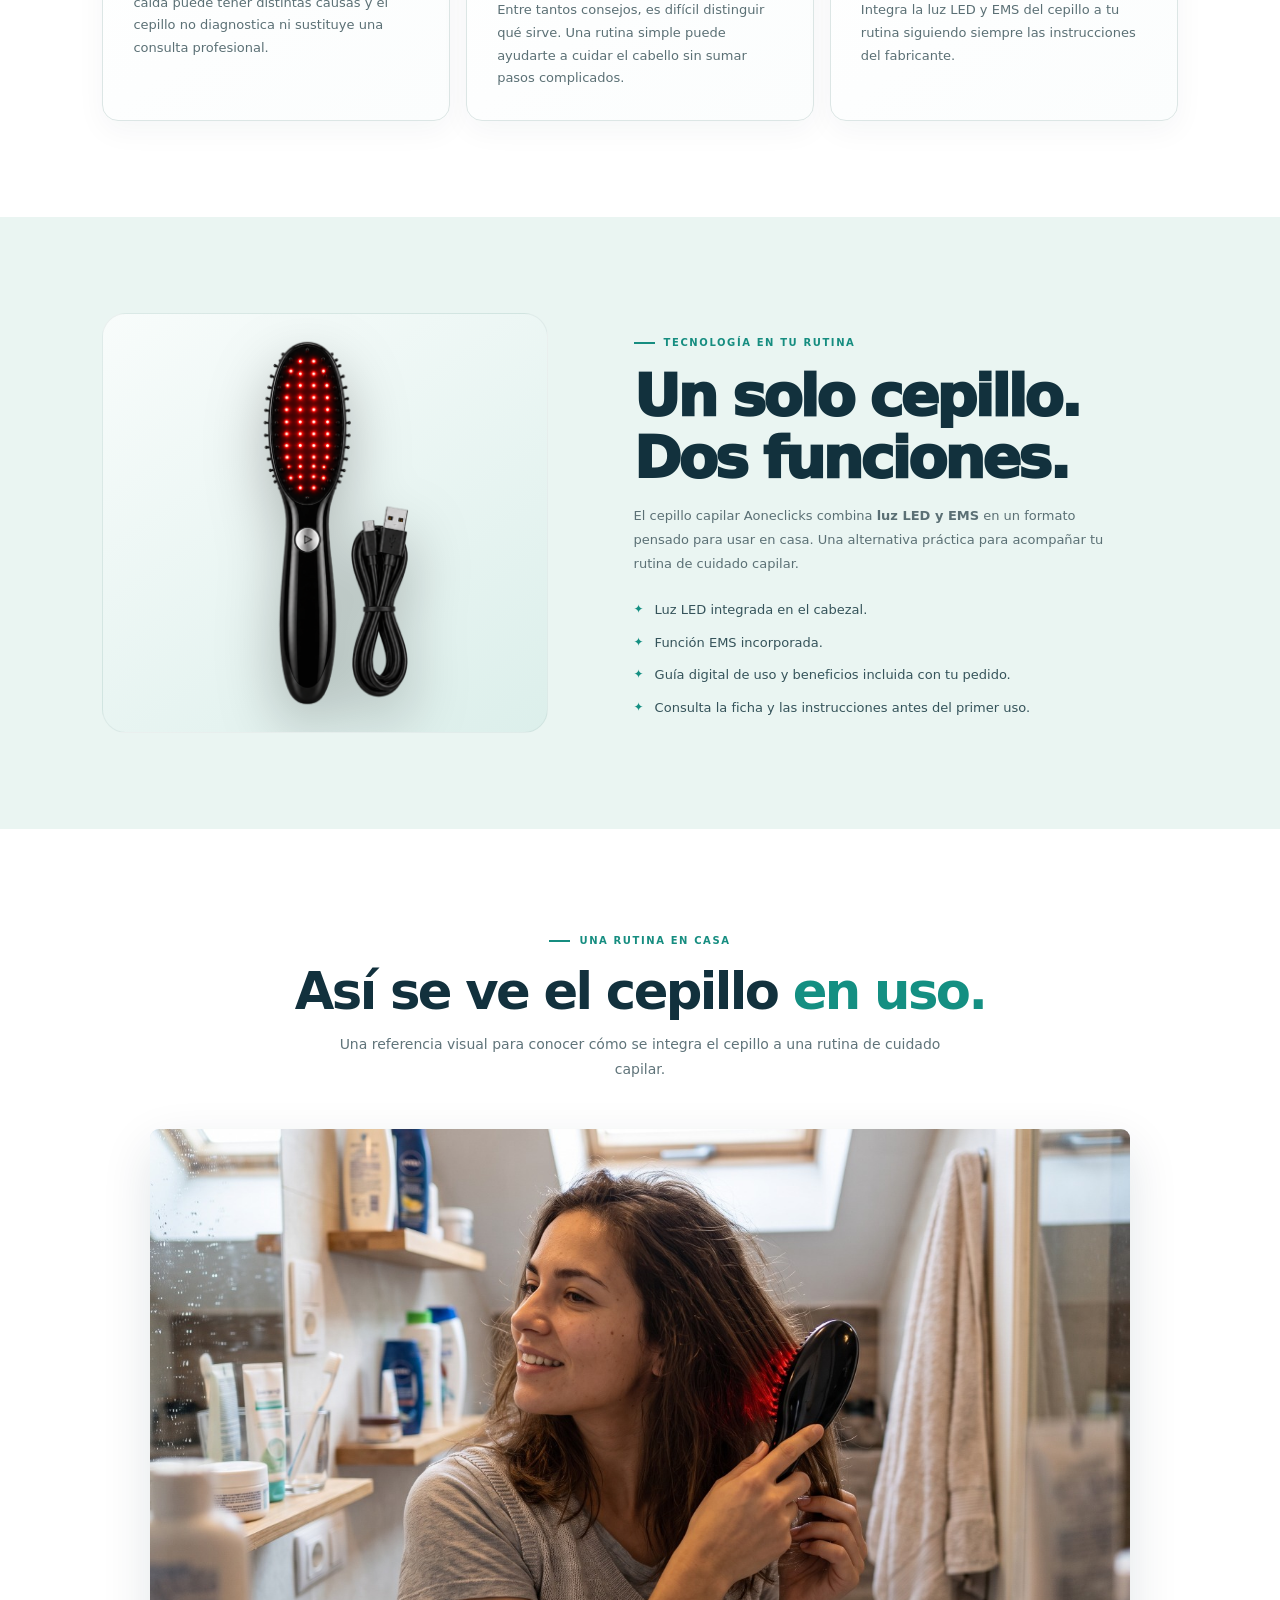
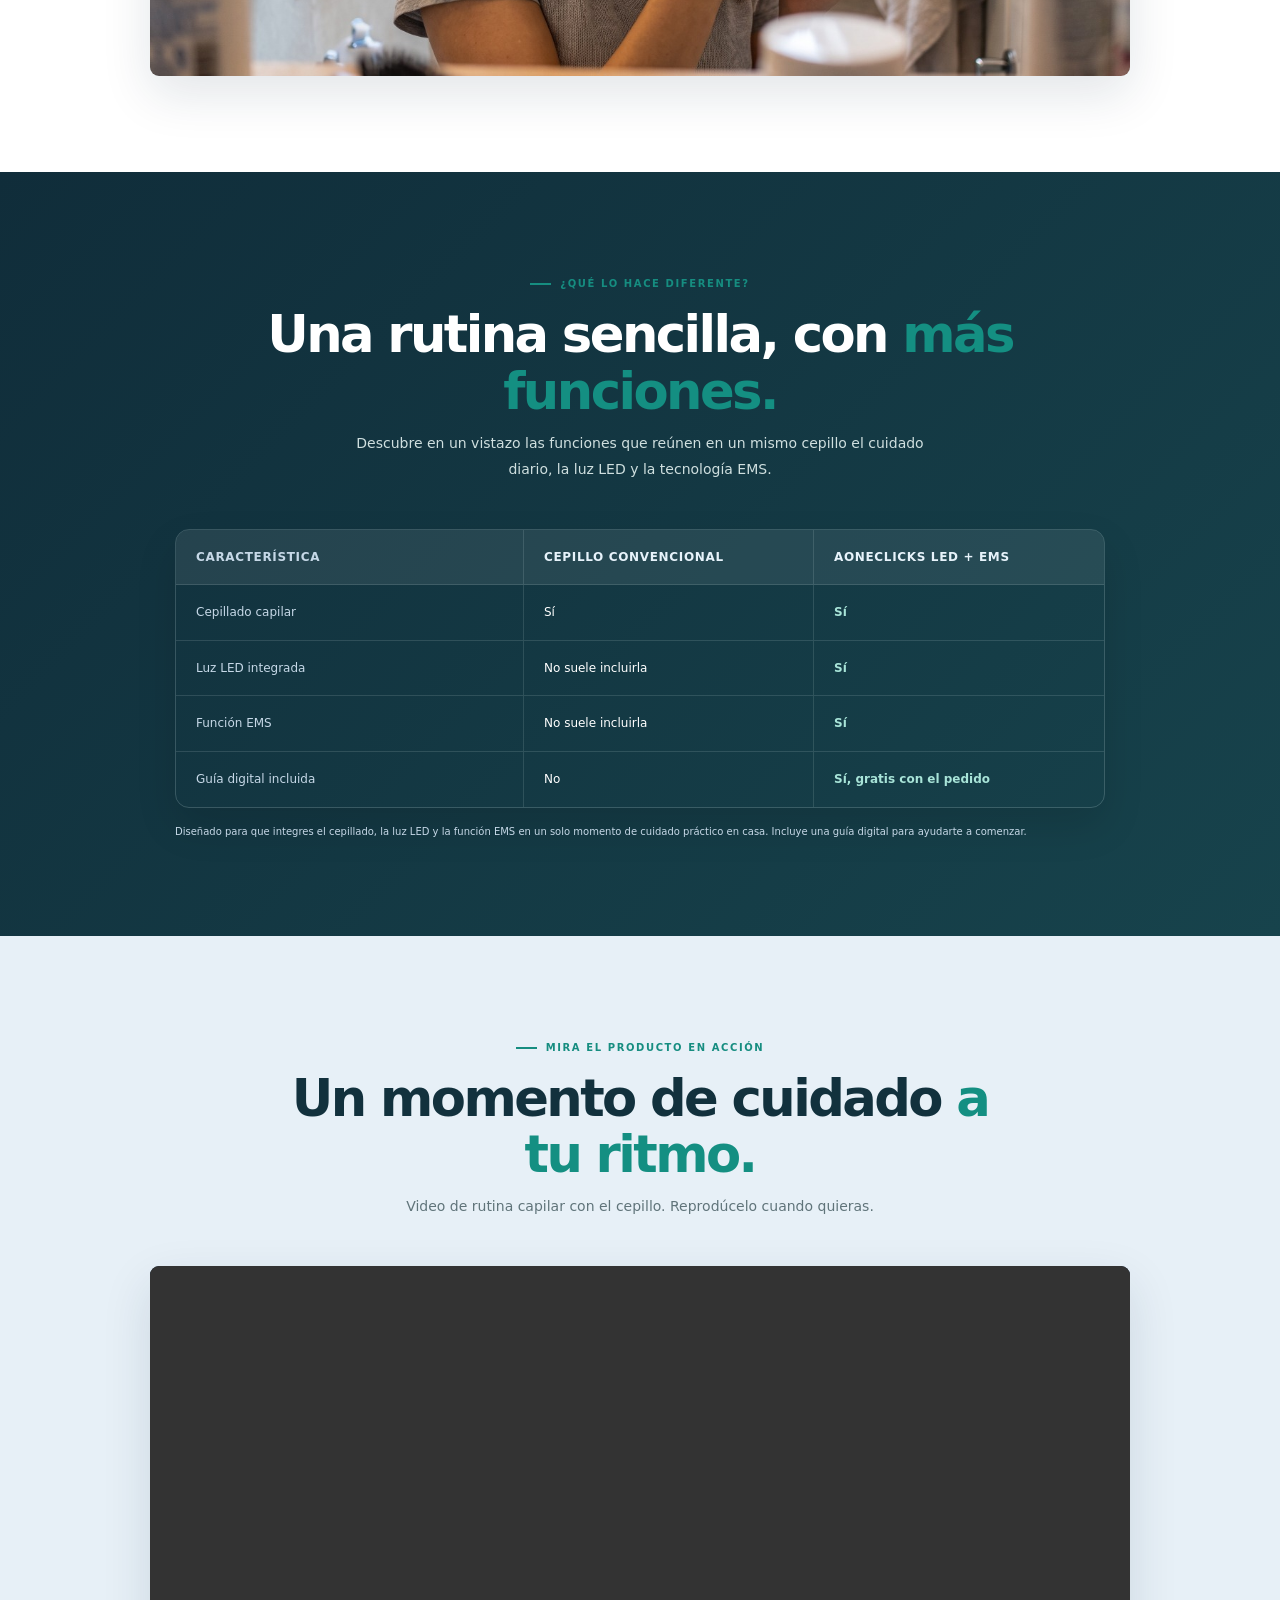
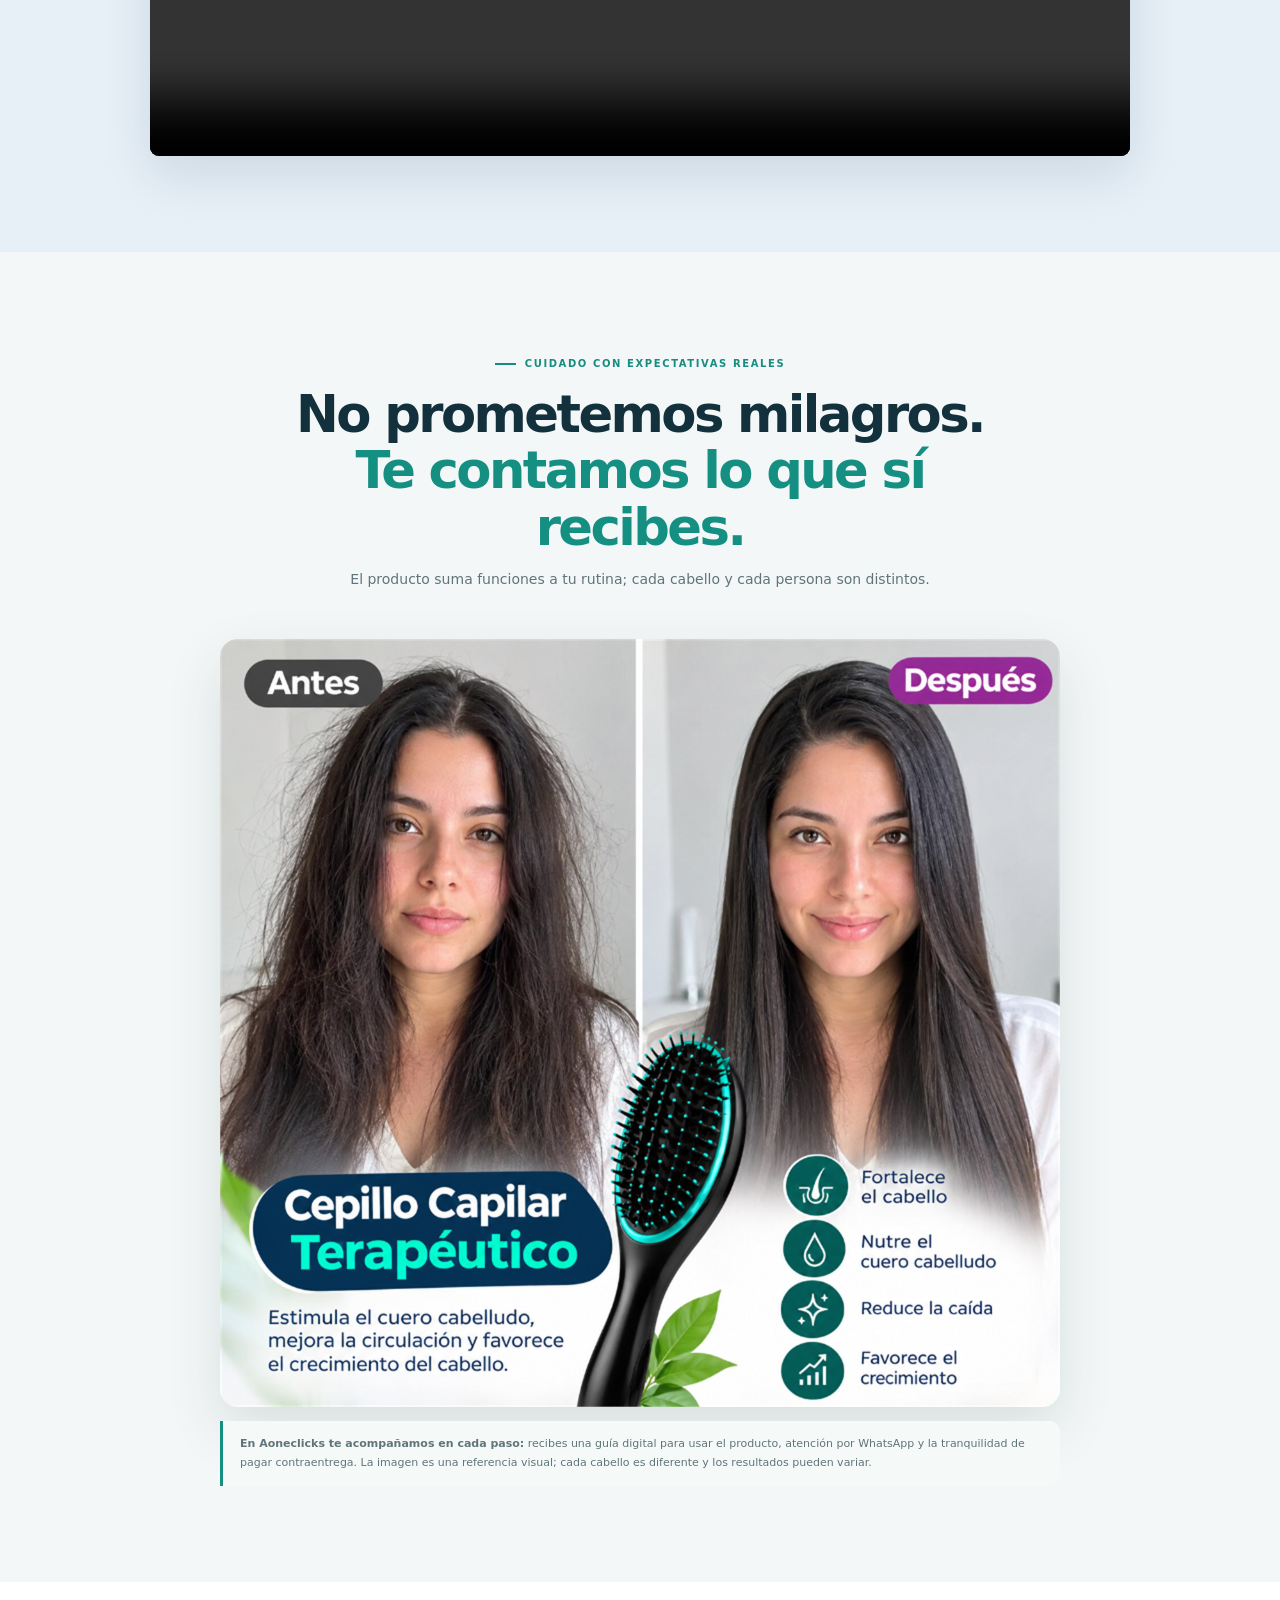
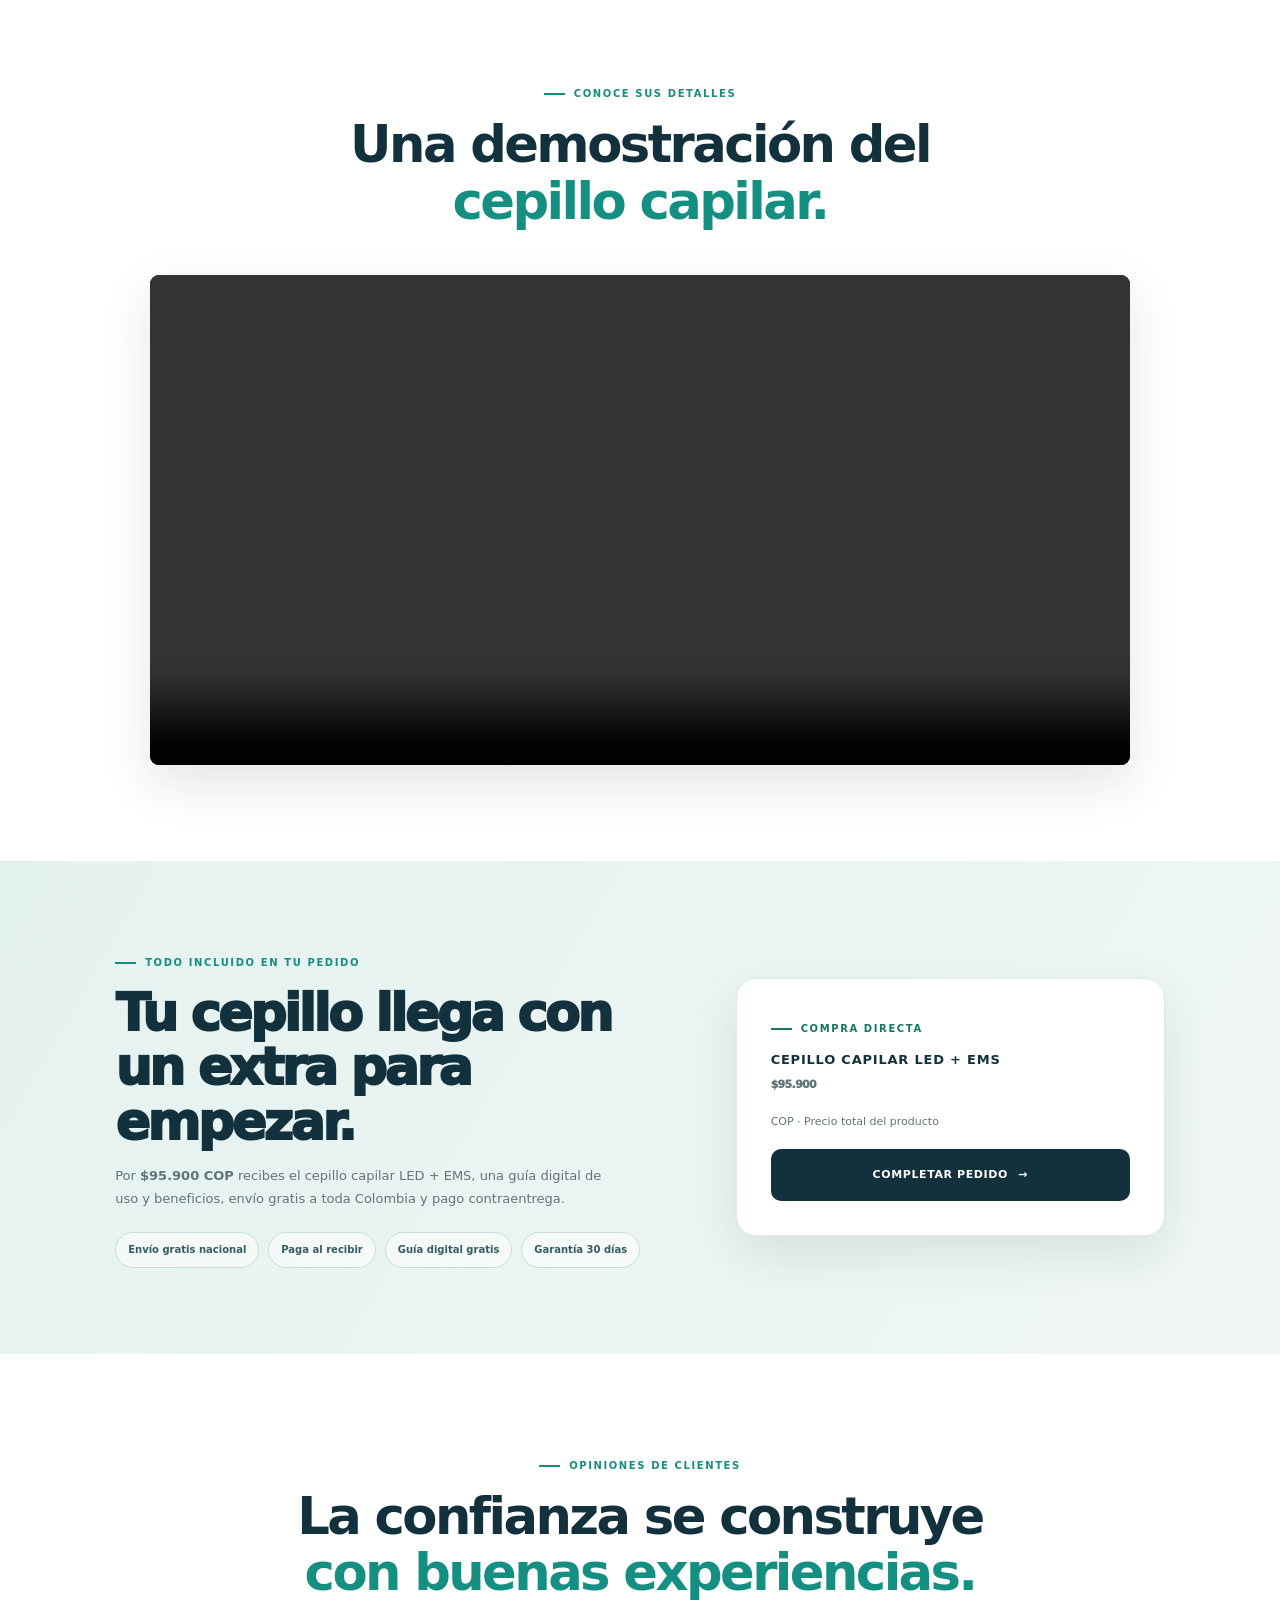
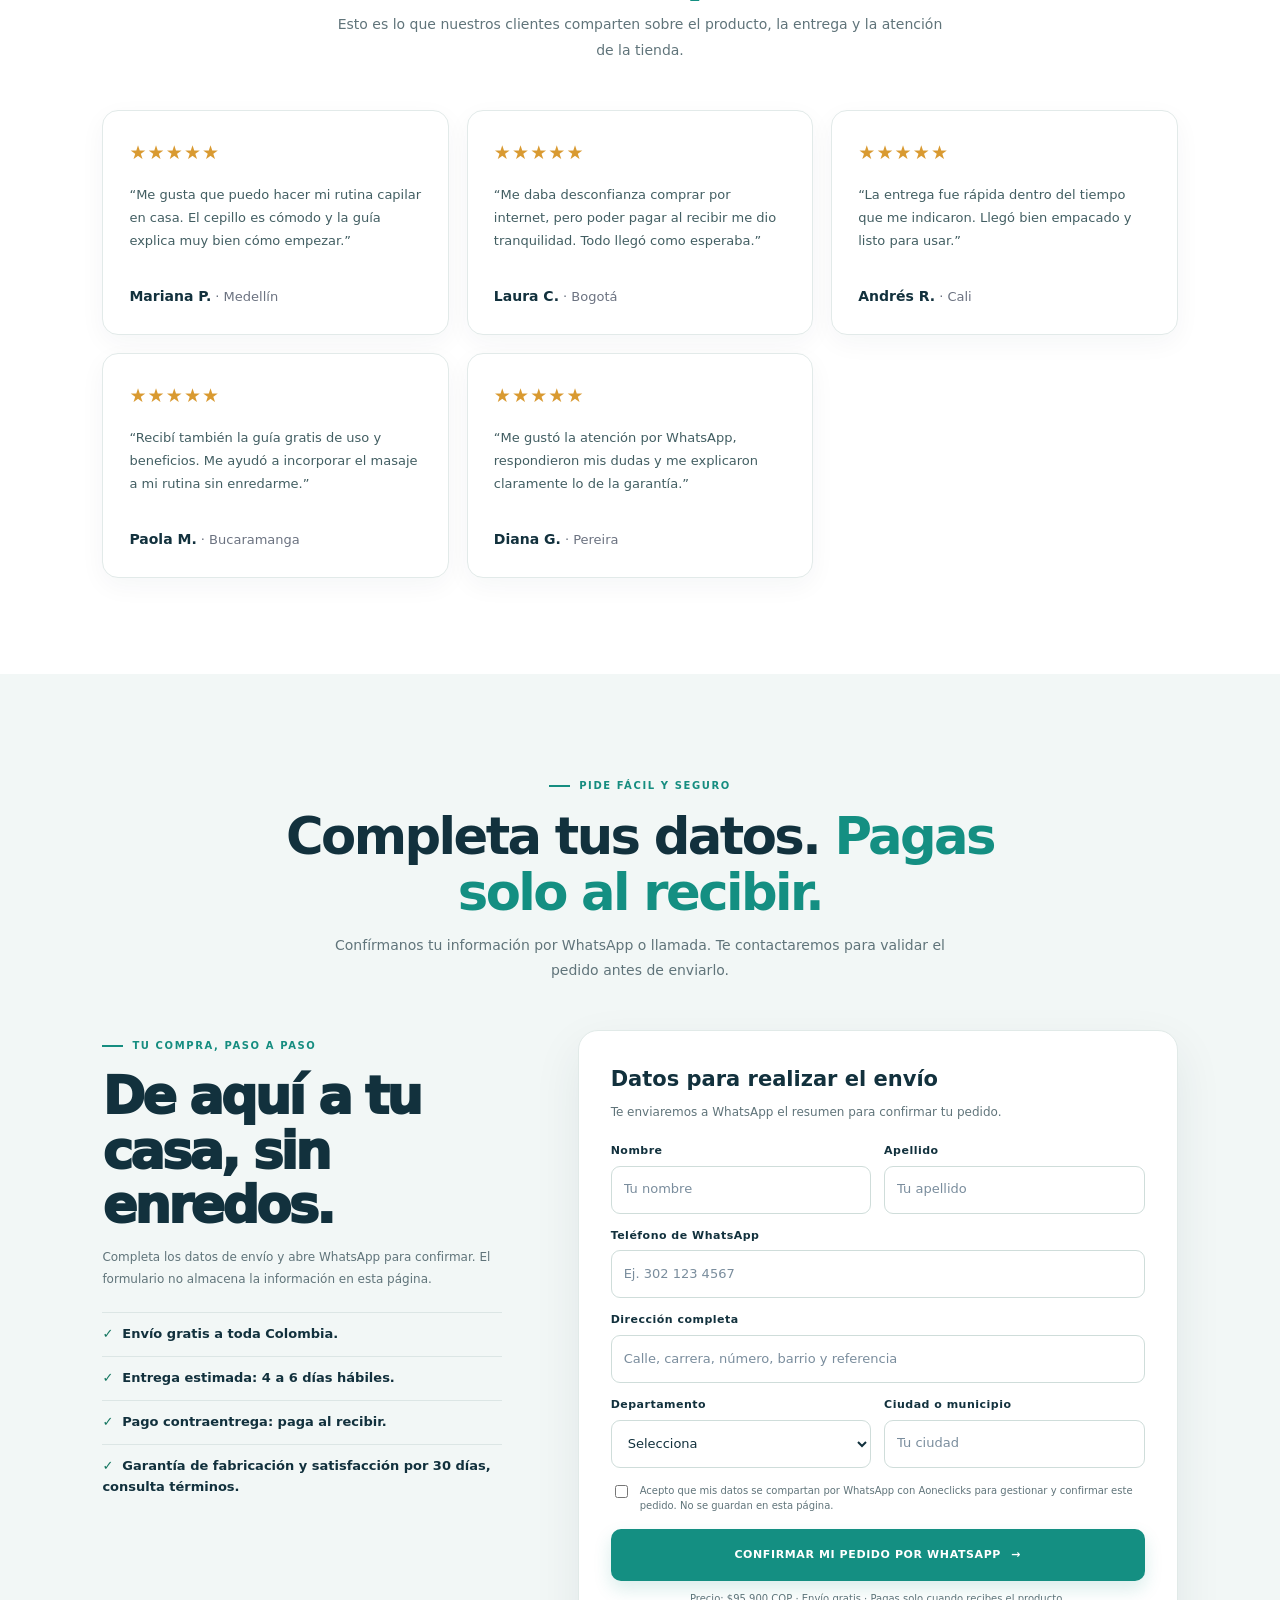
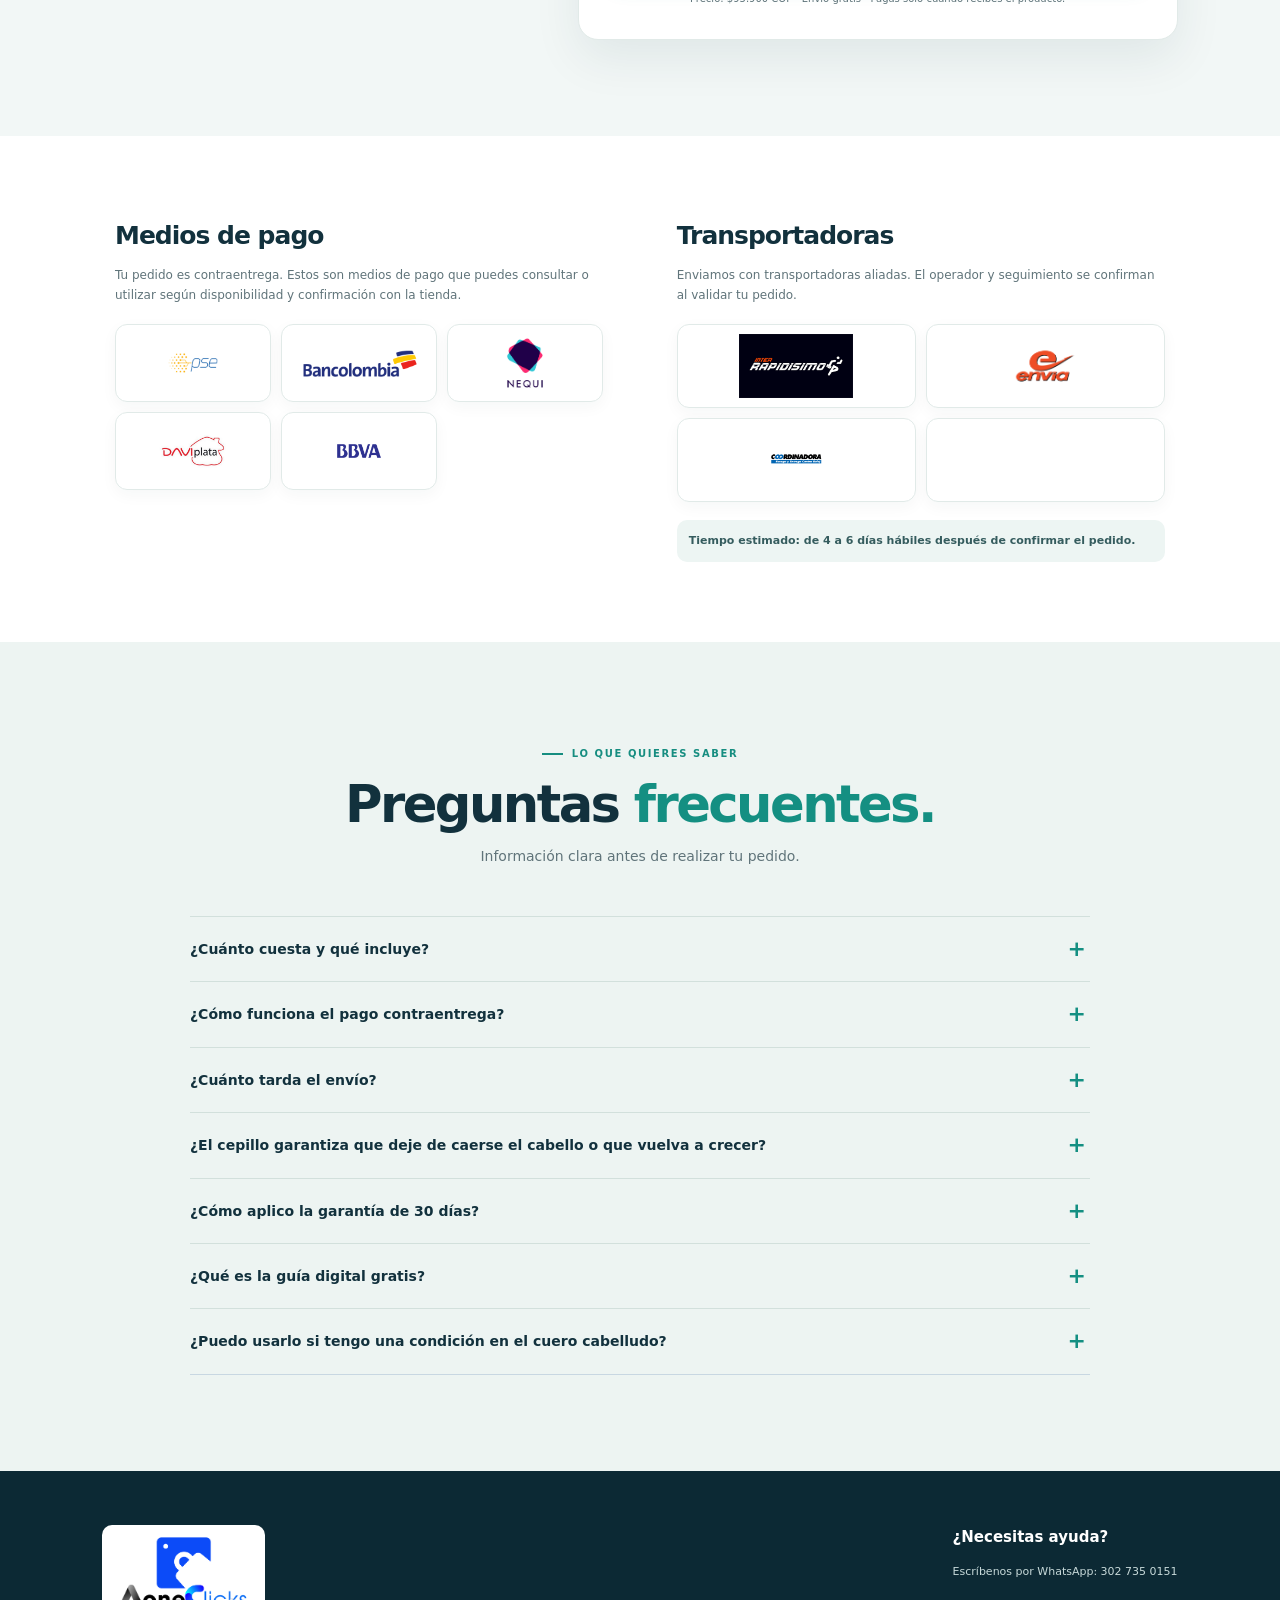
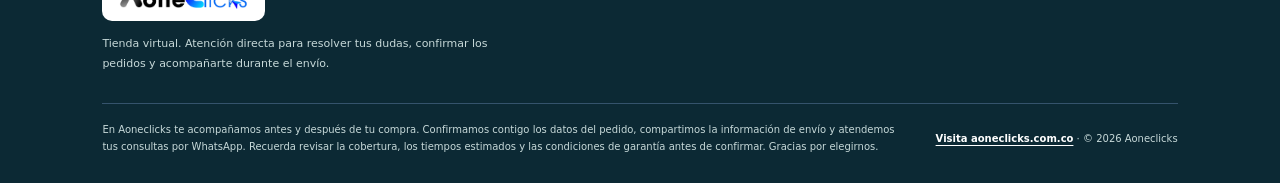
==== commit 6d25bcc3: "Add files via upload" ====
--- a/index.html
+++ b/index.html
@@ -6,6 +6,8 @@
     <meta name="theme-color" content="#102a43">
     <meta name="description" content="Cepillo capilar con luz LED y EMS Aoneclicks. Envío gratis en Colombia, pago contraentrega y guía digital incluida.">
     <title>Cepillo capilar LED + EMS | Aoneclicks</title>
+    <link rel="icon" type="image/png" href="./favicon.png">
+    <link rel="apple-touch-icon" href="./favicon.png">
     <style>
         :root {
             color-scheme: light;
@@ -30,8 +32,8 @@
         .brand { font-size: 22px; font-weight: 950; letter-spacing: -.07em; }
         .brand span { color: var(--rose); }
         .brand-logo { display: flex; align-items: center; }
-        .brand-logo img { display: block; width: auto; height: 64px; image-rendering: -webkit-optimize-contrast; }
-        .footer .brand-logo img { height: 88px; padding: 6px 10px; border-radius: 8px; background: #fff; }
+        .brand-logo img { display: block; width: auto;         height: 80px; max-width: 100%; }
+                .footer .brand-logo img { height: 96px; padding: 10px 16px; border-radius: 10px; background: #fff; }
         .header-right { display: flex; align-items: center; gap: 24px; }
         .header-note { color: var(--muted); font-size: 12px; }
         .button { position: relative; display: inline-flex; min-height: 54px; align-items: center; justify-content: center; gap: 10px; overflow: hidden; padding: 0 23px; border: 0; border-radius: 5px; background: var(--rose); color: var(--ink); cursor: pointer; font-size: 12px; font-weight: 850; letter-spacing: .04em; text-align: center; text-transform: uppercase; transition: transform .18s, background .18s; }
@@ -261,8 +263,9 @@
         @media (max-width: 620px) {
             html { scroll-padding-top: 20px; }
             .announcement { padding: 9px 12px; font-size: 9px; }
-            .header { min-height: 61px; padding: 0 5%; }
-            .brand { font-size: 21px; }
+            .header { min-height: 70px; padding: 4px 5%; }
+            .brand-logo img { height: 60px; }
+            .footer .brand-logo img { height: 80px; }
             .header-note { display: none; }
             .header-right .button { min-height: 40px; padding: 0 12px; font-size: 9px; }
             .hero { grid-template-columns: 1fr; gap: 26px; padding: 43px 6% 48px; }
@@ -322,7 +325,7 @@
 <body>
     <div class="announcement">Envío gratis a toda Colombia · Pagas cuando recibes</div>
     <header class="header">
-        <a class="brand brand-logo" href="https://aoneclicks.com.co/" aria-label="Aoneclicks, ir a la tienda oficial"><img src="./aoneclicks-logo.png" alt="Aoneclicks Shopping" width="248" height="175"></a>
+        <a class="brand brand-logo" href="https://aoneclicks.com.co/" aria-label="Aoneclicks, ir a la tienda oficial"><img src="./aoneclicks-logo.png"         alt="Aoneclicks" width="691" height="402" fetchpriority="high"></a>
         <div class="header-right">
             <span class="header-note">Tu compra, acompañada de principio a fin</span>
             <a class="button button-dark" href="https://wa.me/573027350151?text=Hola%2C%20quiero%20informaci%C3%B3n%20del%20cepillo%20capilar%20LED%20%2B%20EMS." target="_blank" rel="noopener noreferrer" aria-label="Consultar por WhatsApp">WhatsApp</a>
@@ -594,7 +597,7 @@
 
     <footer class="footer">
         <div class="footer-main">
-            <div><a class="brand brand-logo" href="https://aoneclicks.com.co/" aria-label="Aoneclicks, ir a la tienda oficial"><img src="./aoneclicks-logo.png" alt="Aoneclicks Shopping" width="248" height="175" loading="lazy"></a><p>Tienda virtual. Atención directa para resolver tus dudas, confirmar los pedidos y acompañarte durante el envío.</p></div>
+            <div><a class="brand brand-logo" href="https://aoneclicks.com.co/" aria-label="Aoneclicks, ir a la tienda oficial"><img src="./aoneclicks-logo.png" alt="Aoneclicks" width="691" height="402" loading="lazy"></a><p>Tienda virtual. Atención directa para resolver tus dudas, confirmar los pedidos y acompañarte durante el envío.</p></div>
             <div><strong>¿Necesitas ayuda?</strong><p><a href="https://wa.me/573027350151?text=Hola%2C%20tengo%20una%20consulta%20sobre%20mi%20pedido%20en%20Aoneclicks." target="_blank" rel="noopener noreferrer">Escríbenos por WhatsApp: 302 735 0151</a></p></div>
         </div>
         <div class="footer-legal"><span>En Aoneclicks te acompañamos antes y después de tu compra. Confirmamos contigo los datos del pedido, compartimos la información de envío y atendemos tus consultas por WhatsApp. Recuerda revisar la cobertura, los tiempos estimados y las condiciones de garantía antes de confirmar. Gracias por elegirnos.</span><span><a href="https://aoneclicks.com.co/" target="_blank" rel="noopener noreferrer">Visita aoneclicks.com.co</a> · © 2026 Aoneclicks</span></div>
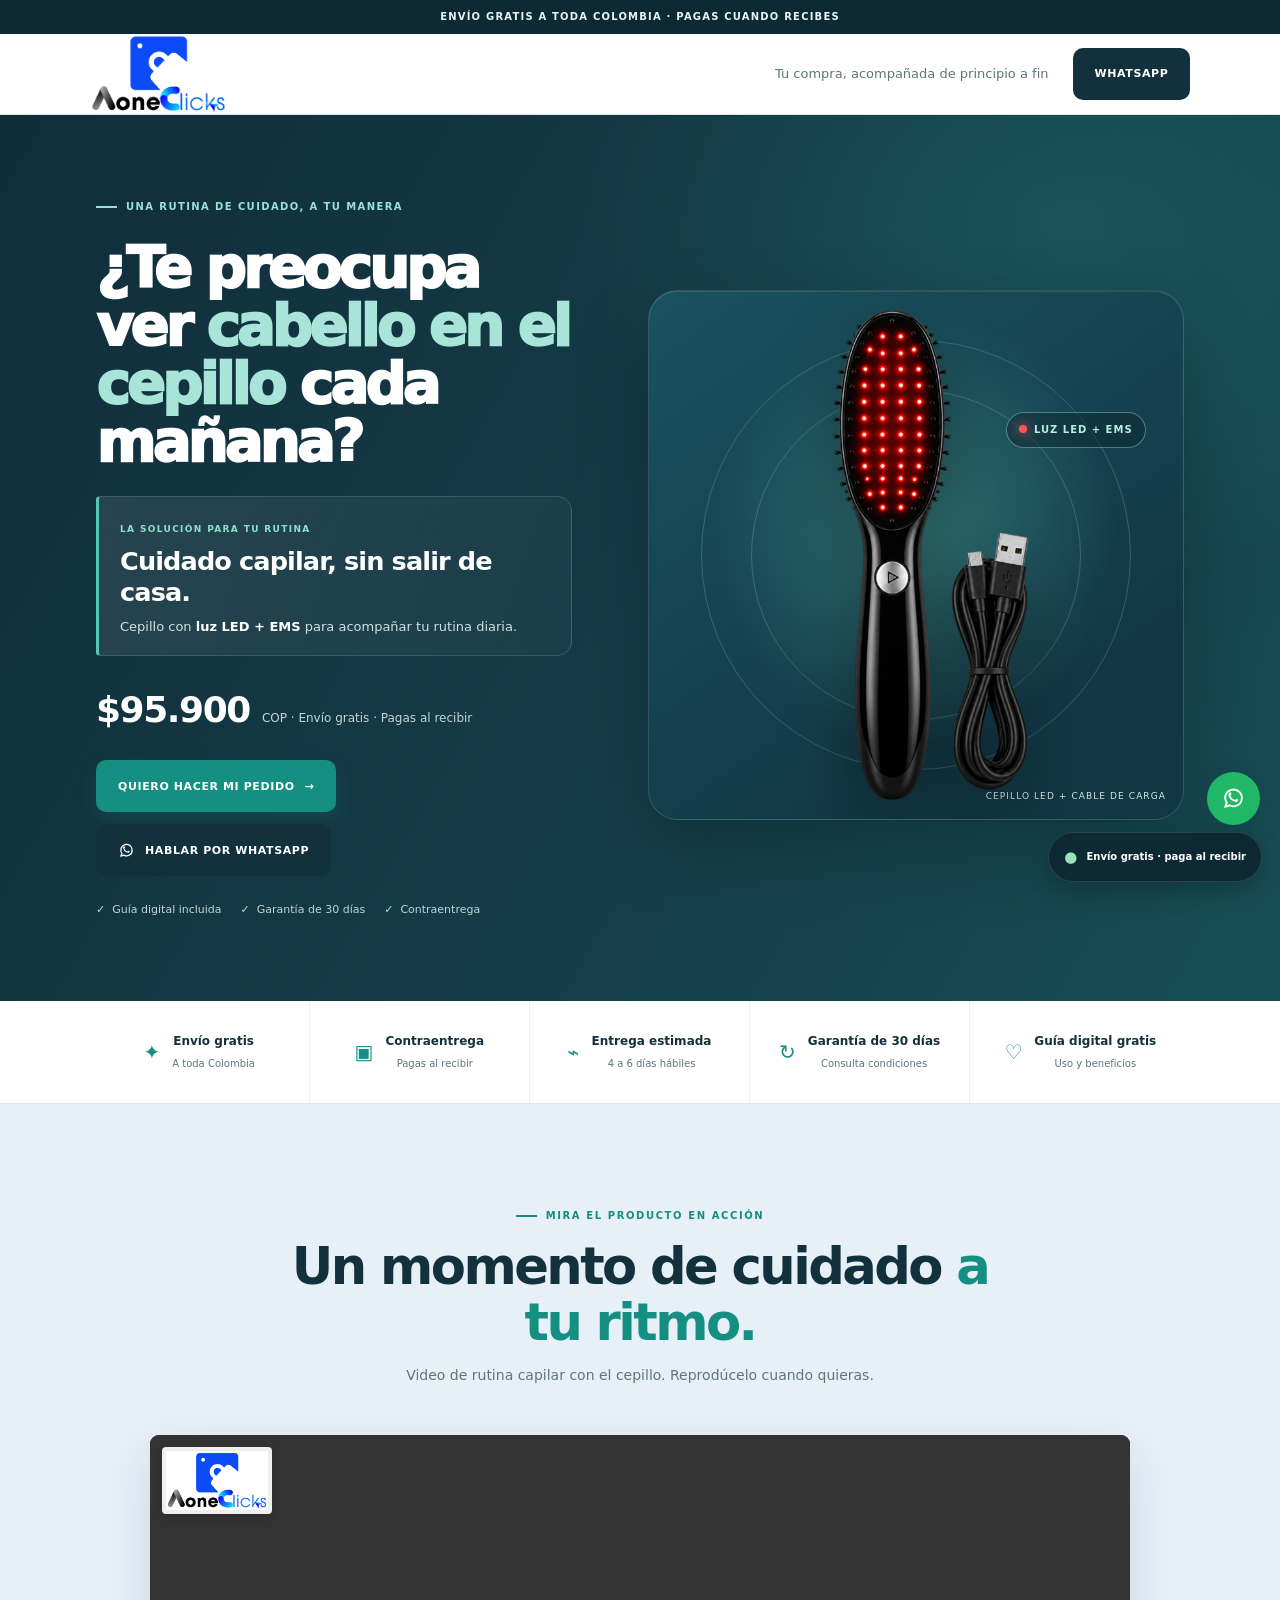
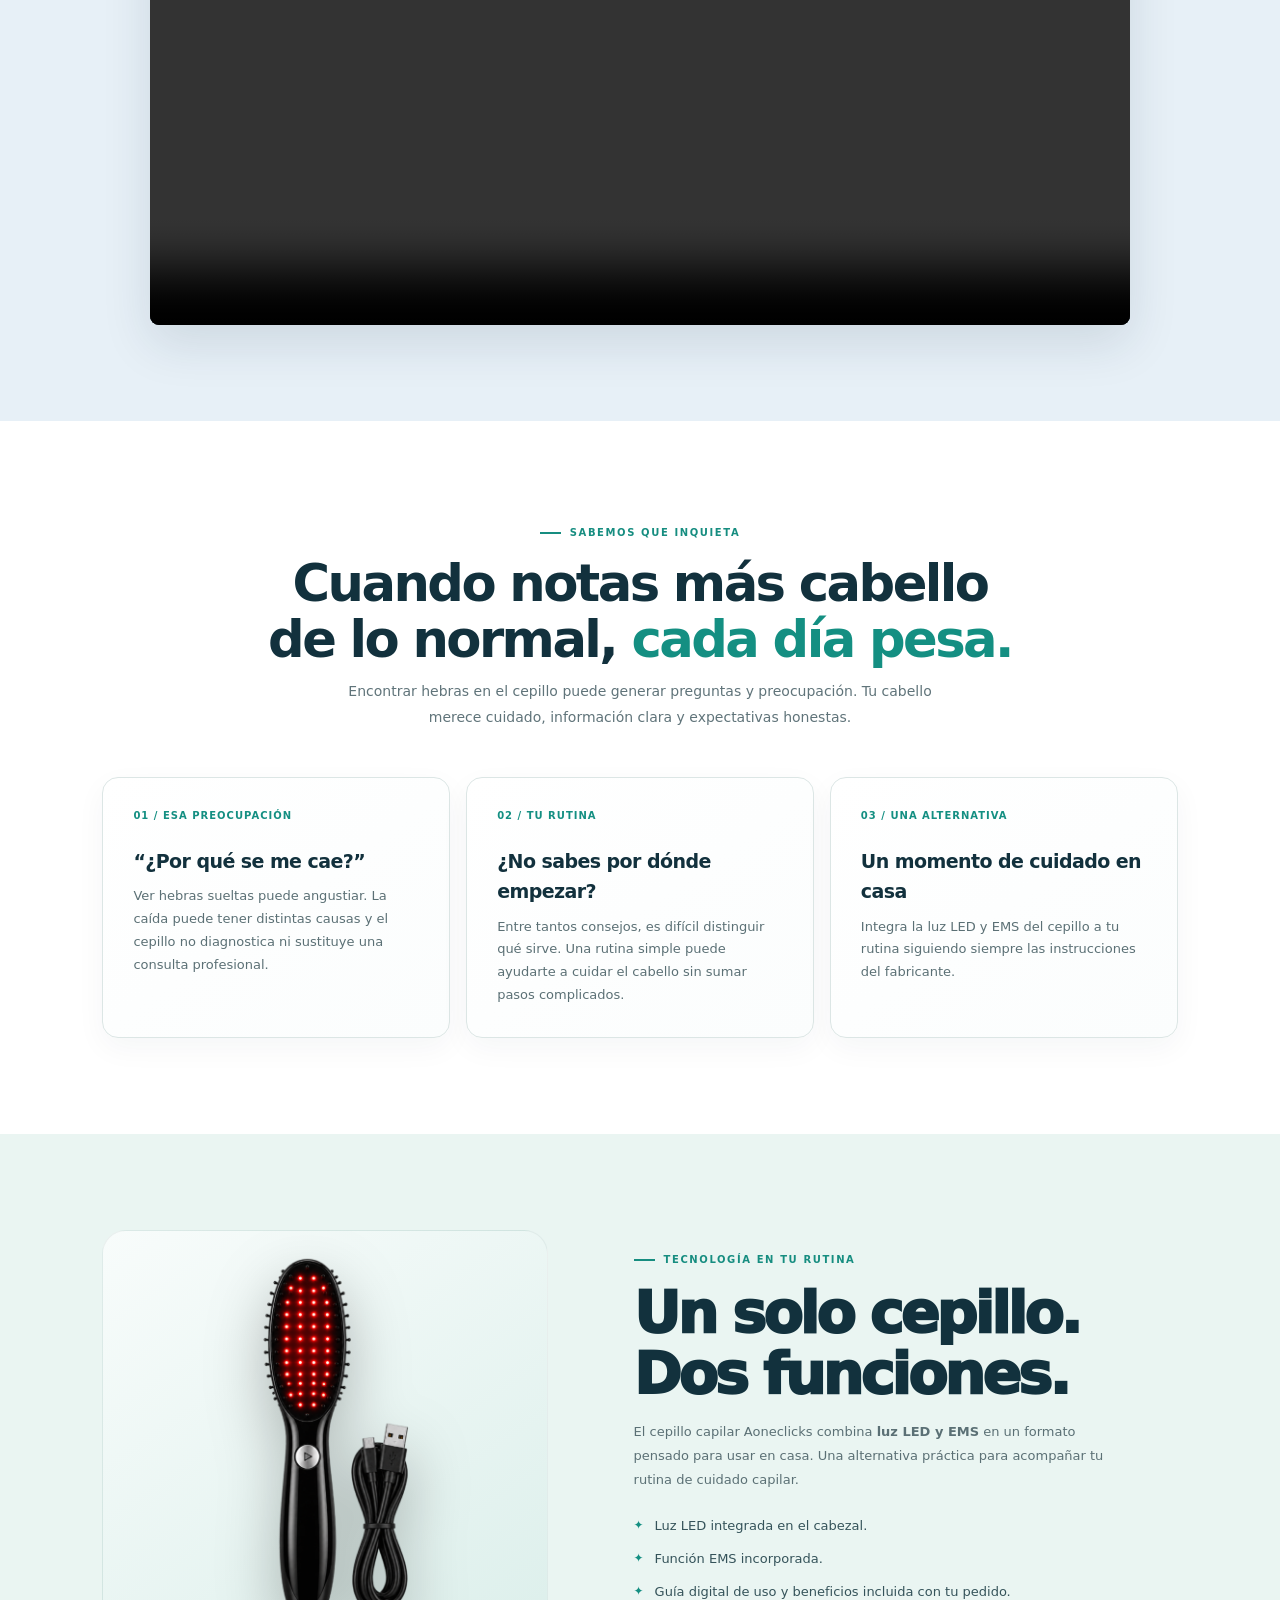
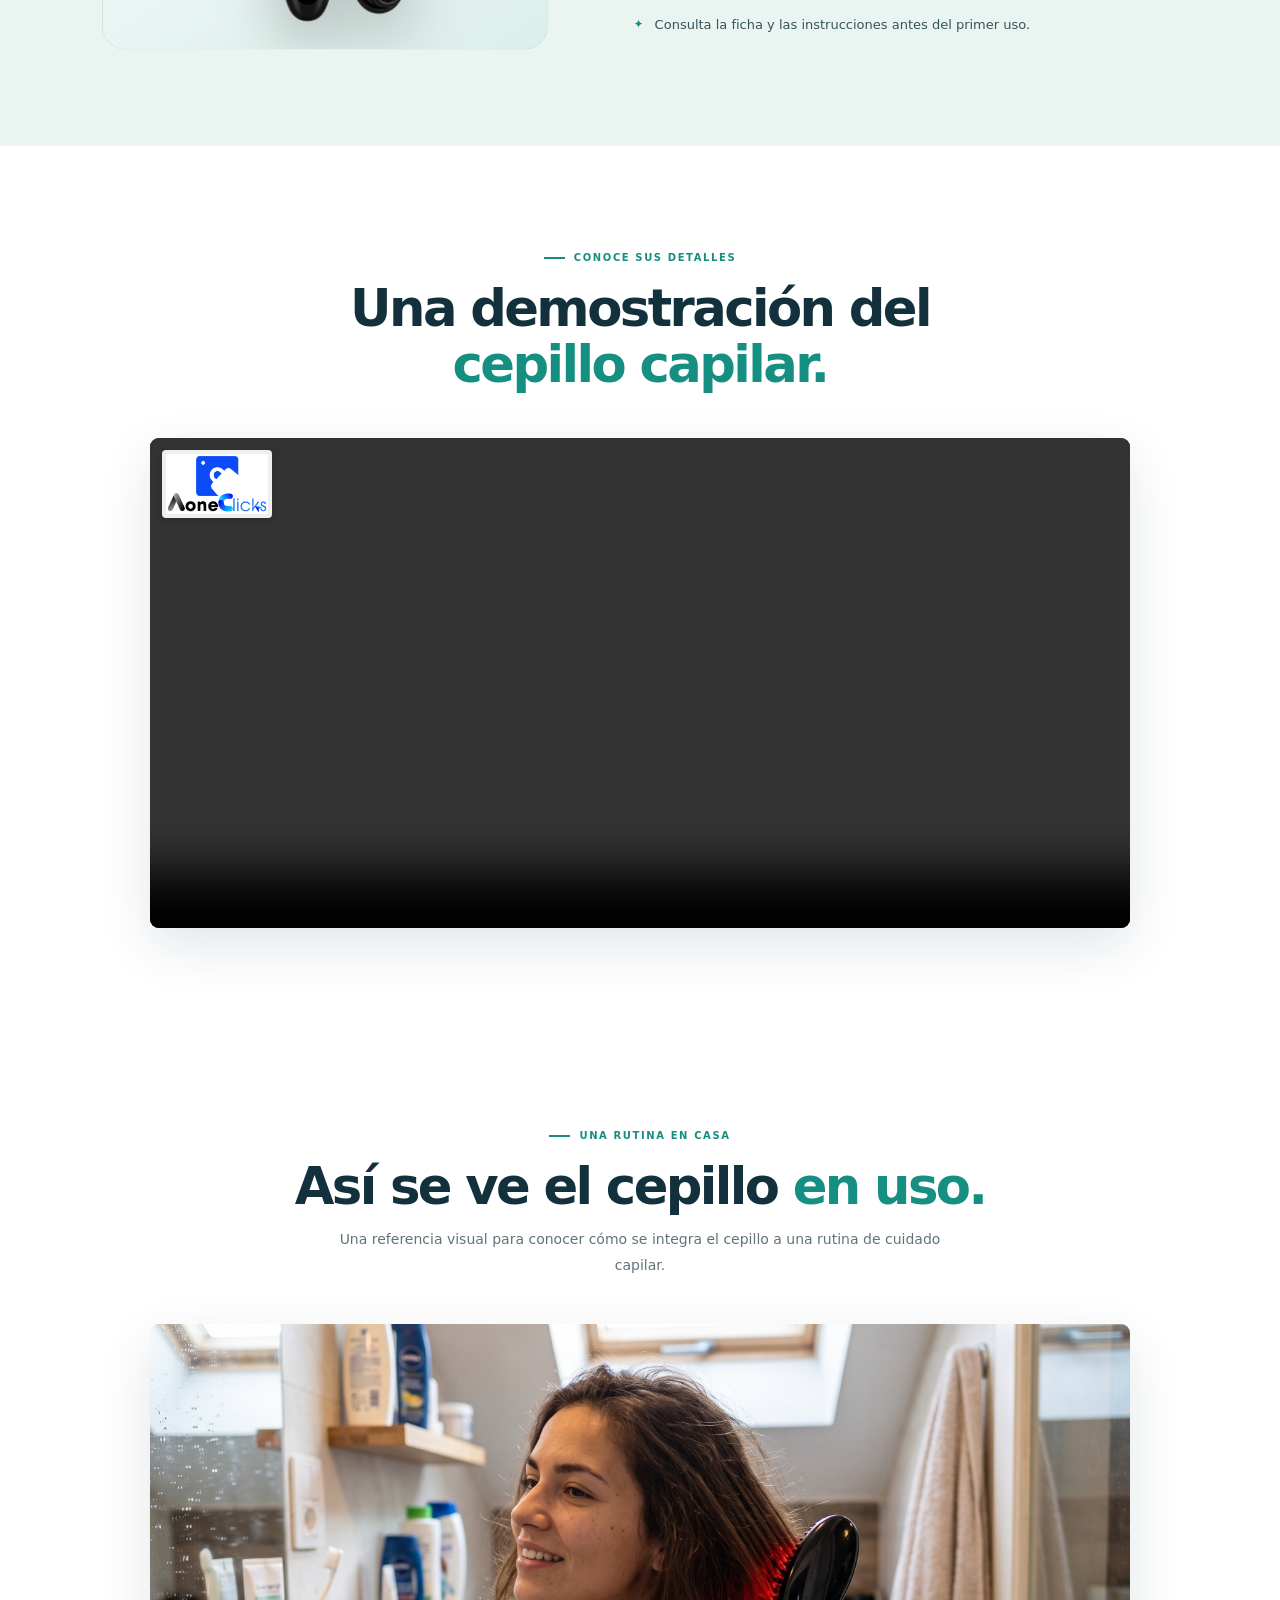
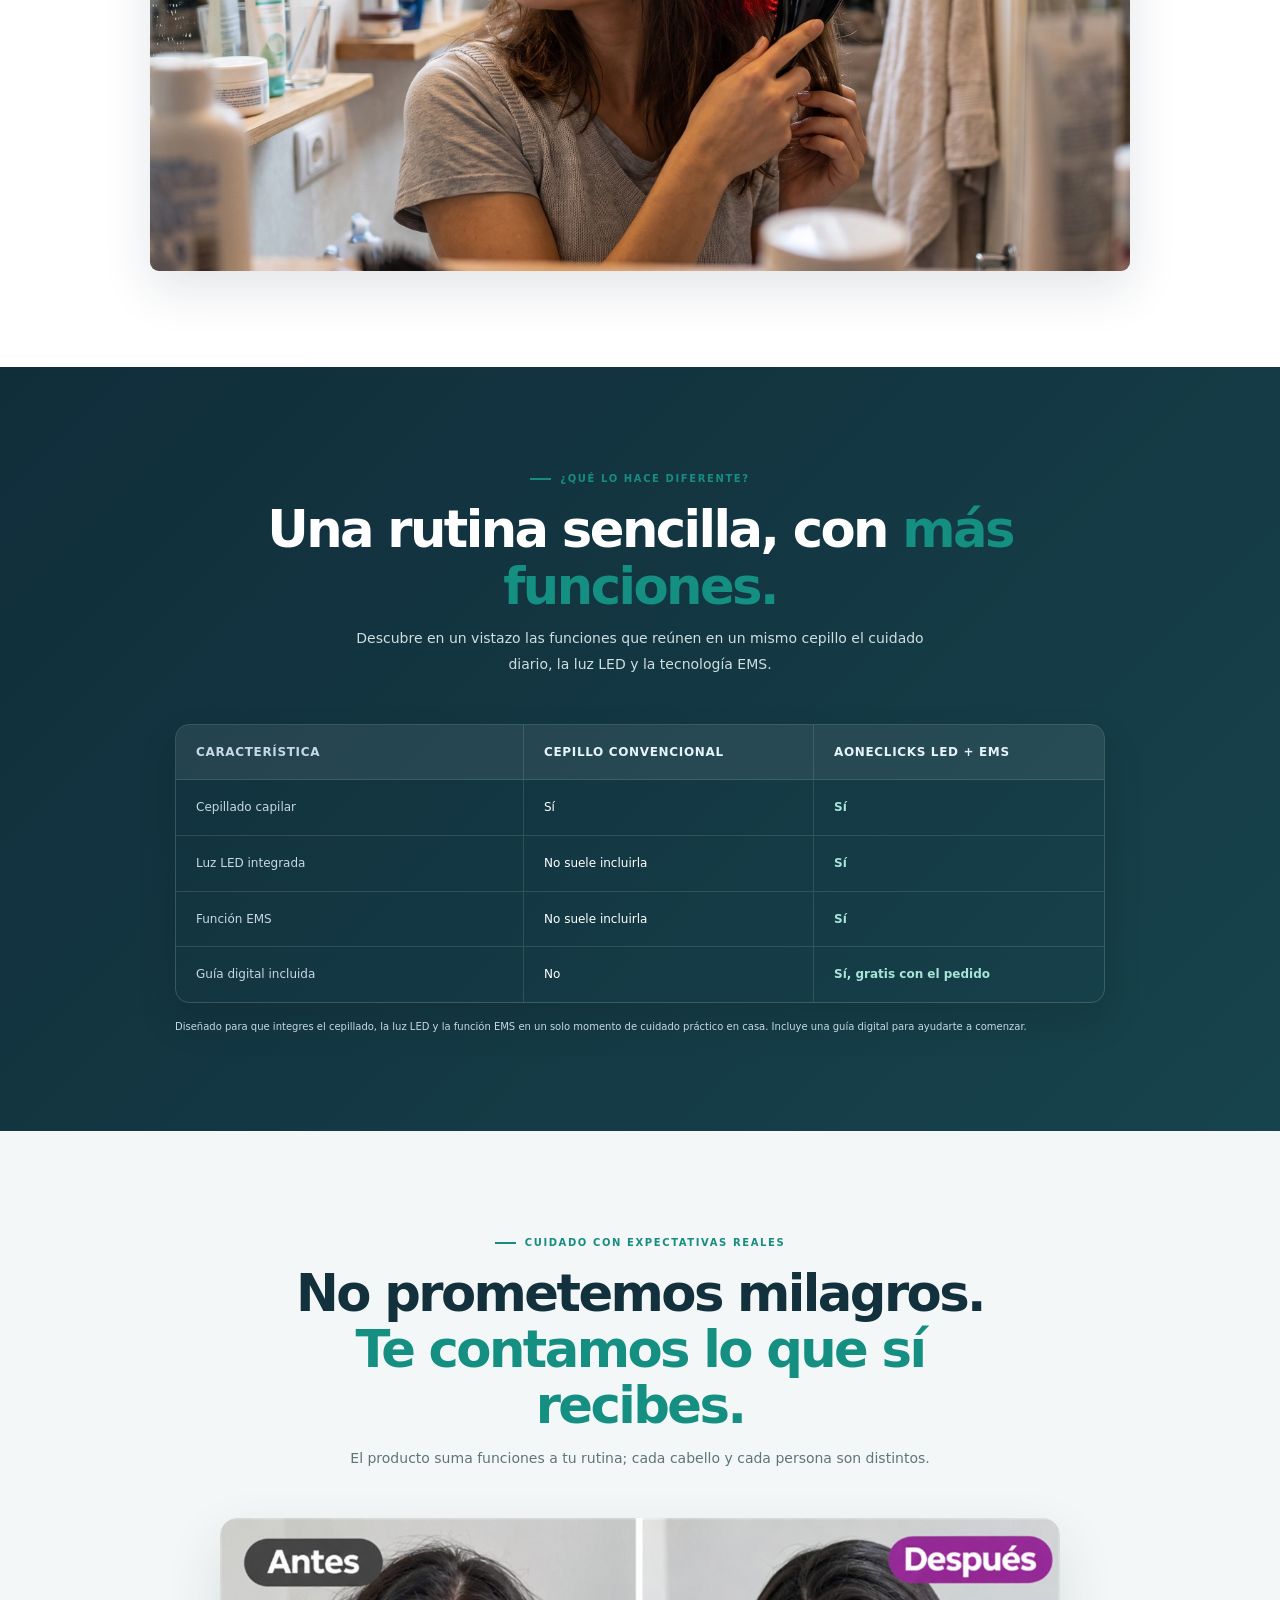
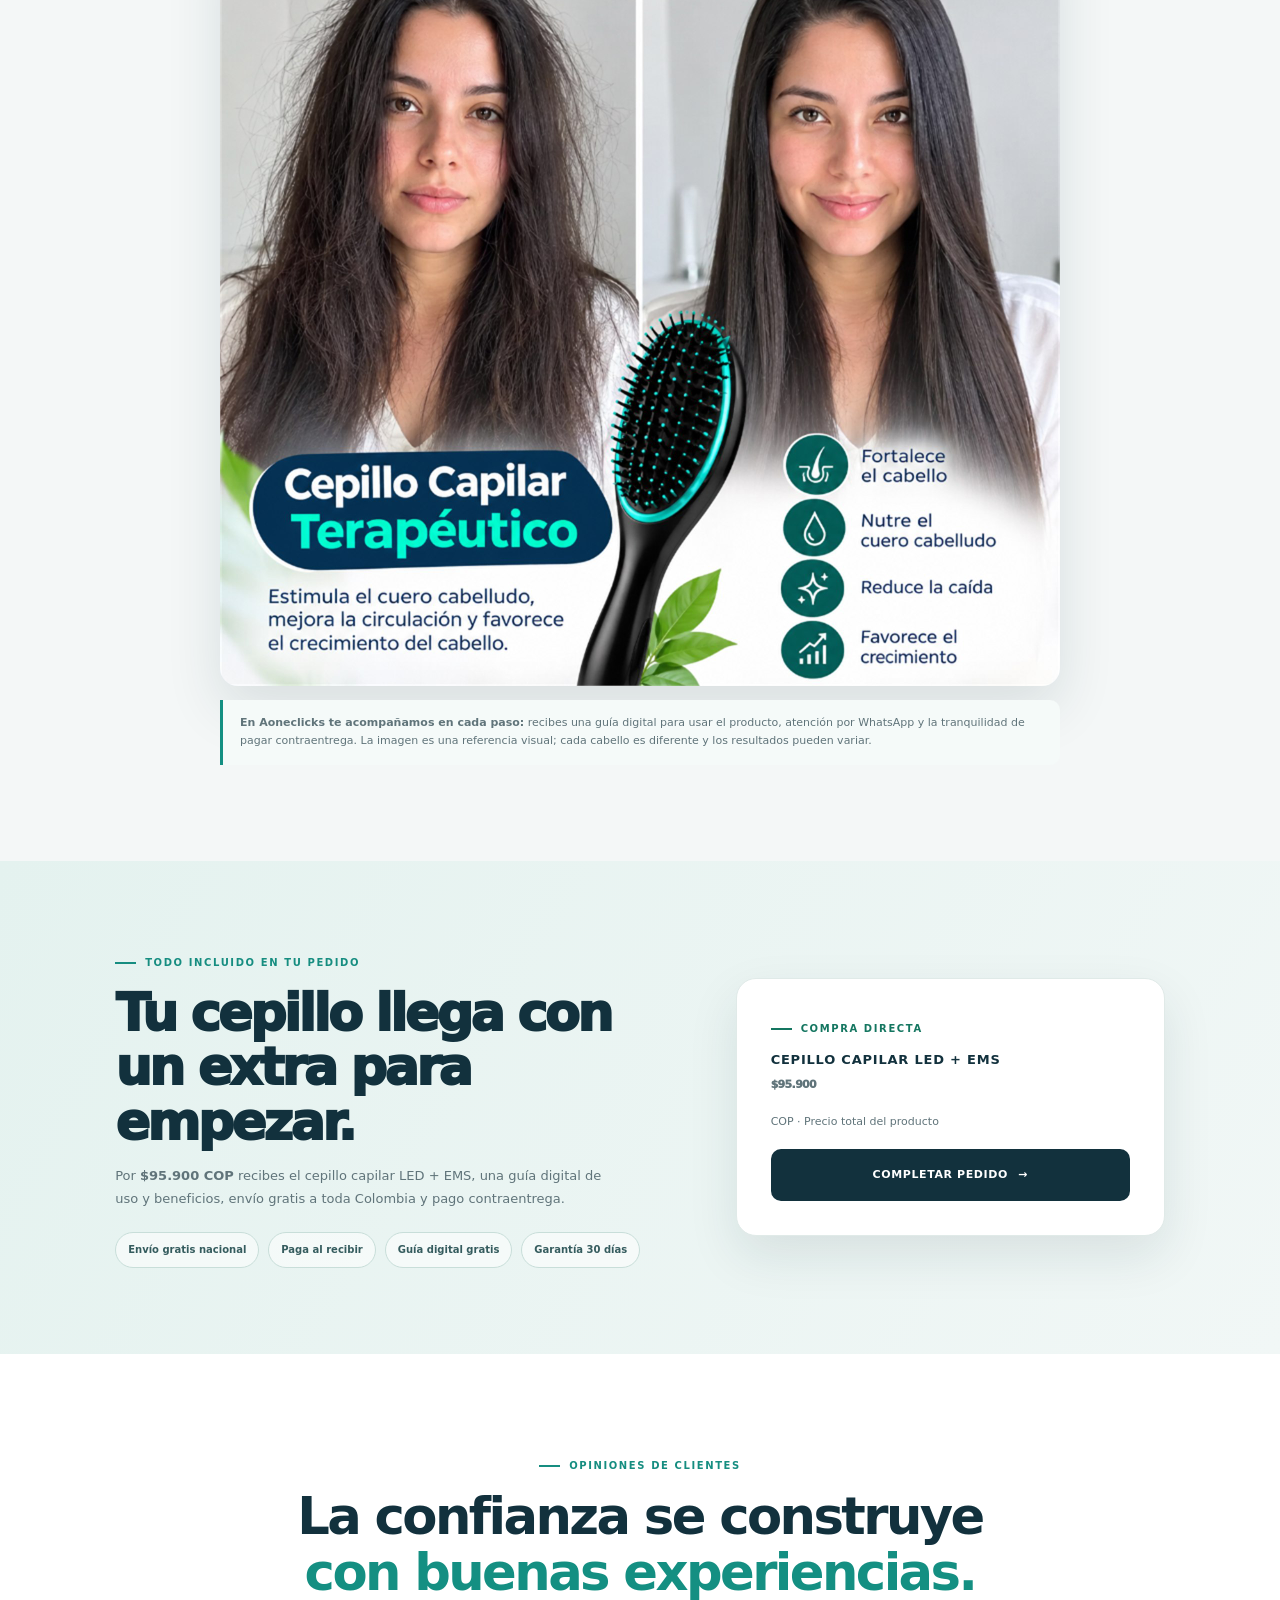
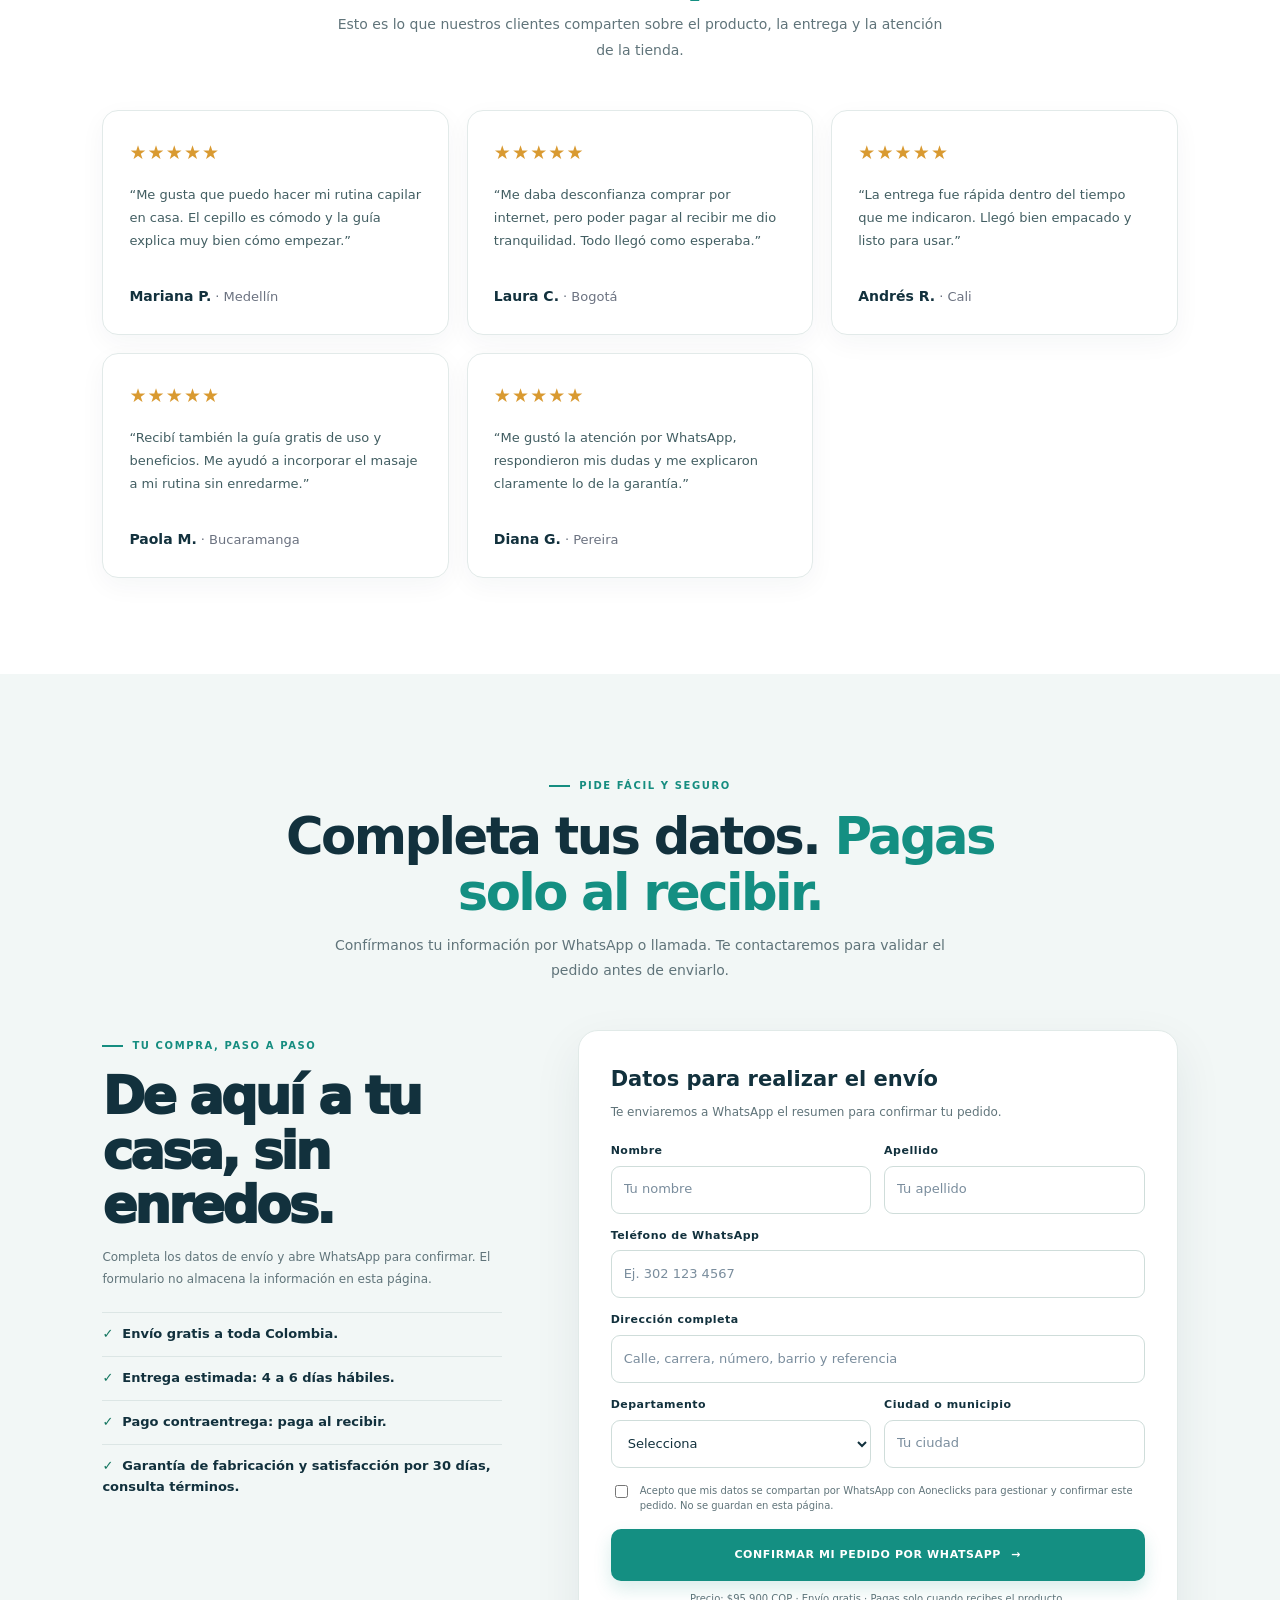
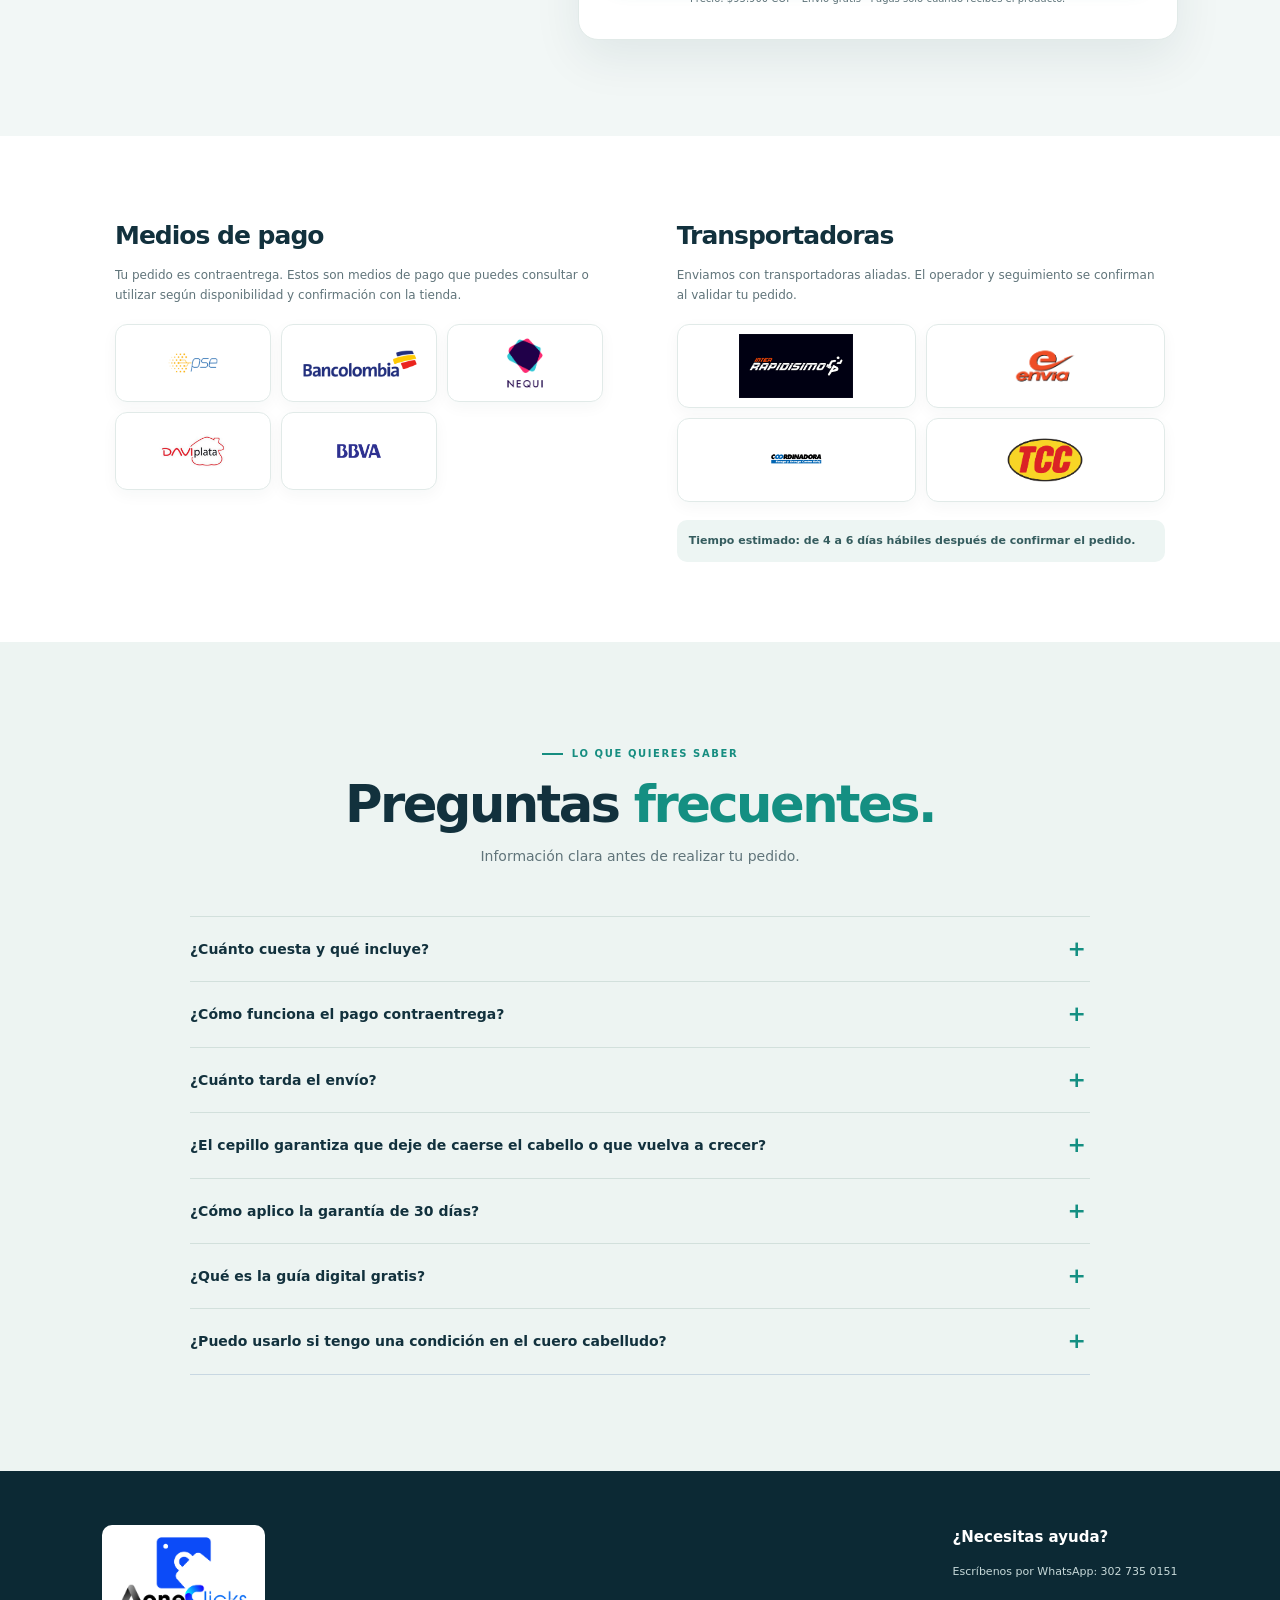
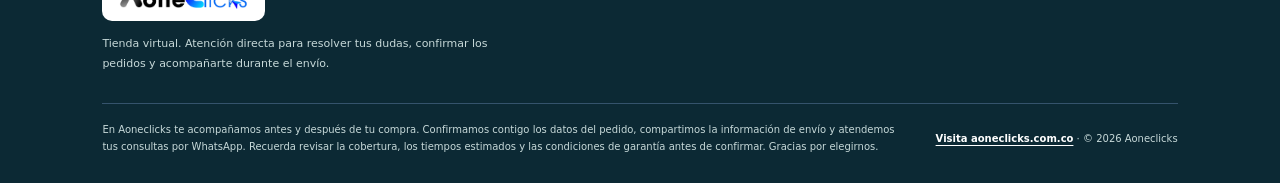
==== commit fcb1bb3e: "Add files via upload" ====
--- a/index.html
+++ b/index.html
@@ -136,8 +136,9 @@
         .guide-caveat { max-width: 840px; margin: 14px auto 0; padding: 14px 17px; border-left: 3px solid var(--rose); background: var(--white); color: var(--muted); font-size: 11px; line-height: 1.7; }
         .media-section { background: var(--white); }
         .media-section--soft { background: #e7f0f7; }
-        .media-frame { max-width: 980px; margin: 0 auto; overflow: hidden; border-radius: 9px; background: #0c2238; box-shadow: 0 18px 50px rgba(16,42,67,.12); }
+        .media-frame { position: relative; max-width: 980px; margin: 0 auto; overflow: hidden; border-radius: 9px; background: #0c2238; box-shadow: 0 18px 50px rgba(16,42,67,.12); }
         .media-frame img, .media-frame video { display: block; width: 100%; height: auto; max-height: 72vh; object-fit: contain; }
+        .media-frame > .media-logo { position: absolute; z-index: 1; top: 12px; left: 12px; width: clamp(76px, 10vw, 110px); height: auto; max-height: none; padding: 4px; border-radius: 4px; background: rgba(255,255,255,.92); box-shadow: 0 2px 8px rgba(0,0,0,.18); pointer-events: none; }
         .media-photo { background: #e3edf5; }
         .offer { display: grid; grid-template-columns: 1fr .8fr; align-items: center; gap: 7%; padding: 75px 9%; background: #e7f0f7; }
         .offer-copy h2 { max-width: 620px; margin: 15px 0; font-size: clamp(38px, 4vw, 54px); font-weight: 950; letter-spacing: -.06em; line-height: 1.04; }
@@ -367,6 +368,21 @@
             <div class="trust-item"><span class="trust-icon" aria-hidden="true">♡</span><div><b>Guía digital gratis</b><small>Uso y beneficios</small></div></div>
         </section>
 
+        <section class="section media-section media-section--soft" id="video-rutina">
+            <div class="section-heading">
+                <span class="eyebrow">Mira el producto en acción</span>
+                <h2>Un momento de cuidado <em>a tu ritmo.</em></h2>
+                <p>Video de rutina capilar con el cepillo. Reprodúcelo cuando quieras.</p>
+            </div>
+            <figure class="media-frame">
+                <video controls playsinline preload="metadata" width="1080" height="1920" aria-label="Video de una rutina capilar">
+                    <source src="./rutina-capilar.mp4" type="video/mp4">
+                    Tu navegador no puede reproducir este video.
+                </video>
+                <img class="media-logo" src="./aoneclicks-logo.png" alt="Aoneclicks" width="691" height="402" loading="lazy" decoding="async">
+            </figure>
+        </section>
+
         <section class="section pain-section">
             <div class="section-heading">
                 <span class="eyebrow">Sabemos que inquieta</span>
@@ -397,6 +413,20 @@
             </div>
         </section>
 
+        <section class="section media-section" id="video-demostracion">
+            <div class="section-heading">
+                <span class="eyebrow">Conoce sus detalles</span>
+                <h2>Una demostración del <em>cepillo capilar.</em></h2>
+            </div>
+            <figure class="media-frame">
+                <video controls playsinline preload="metadata" width="1920" height="1080" aria-label="Demostración del cepillo capilar">
+                    <source src="./cepillo-capilar-demostracion.mp4" type="video/mp4">
+                    Tu navegador no puede reproducir este video.
+                </video>
+                <img class="media-logo" src="./aoneclicks-logo.png" alt="Aoneclicks" width="691" height="402" loading="lazy" decoding="async">
+            </figure>
+        </section>
+
         <section class="section media-section" id="uso-del-cepillo">
             <div class="section-heading">
                 <span class="eyebrow">Una rutina en casa</span>
@@ -424,20 +454,6 @@
             <p class="note">Diseñado para que integres el cepillado, la luz LED y la función EMS en un solo momento de cuidado práctico en casa. Incluye una guía digital para ayudarte a comenzar.</p>
         </section>
 
-        <section class="section media-section media-section--soft" id="video-rutina">
-            <div class="section-heading">
-                <span class="eyebrow">Mira el producto en acción</span>
-                <h2>Un momento de cuidado <em>a tu ritmo.</em></h2>
-                <p>Video de rutina capilar con el cepillo. Reprodúcelo cuando quieras.</p>
-            </div>
-            <figure class="media-frame">
-                <video controls playsinline preload="metadata" aria-label="Video de una rutina capilar">
-                    <source src="./rutina-capilar.mp4" type="video/mp4">
-                    Tu navegador no puede reproducir este video.
-                </video>
-            </figure>
-        </section>
-
         <section class="section">
             <div class="section-heading">
                 <span class="eyebrow">Cuidado con expectativas reales</span>
@@ -448,19 +464,6 @@
                 <img class="before-after-photo" src="./antes-despues-capilar-hd.jpg" alt="Imagen comparativa de una mujer antes y después, con cabello más ordenado en la segunda imagen; el cambio es ilustrativo y no constituye resultado verificado" width="1680" height="1536" loading="lazy" decoding="async">
             </div>
             <p class="guide-caveat"><strong>En Aoneclicks te acompañamos en cada paso:</strong> recibes una guía digital para usar el producto, atención por WhatsApp y la tranquilidad de pagar contraentrega. La imagen es una referencia visual; cada cabello es diferente y los resultados pueden variar.</p>
-        </section>
-
-        <section class="section media-section" id="video-demostracion">
-            <div class="section-heading">
-                <span class="eyebrow">Conoce sus detalles</span>
-                <h2>Una demostración del <em>cepillo capilar.</em></h2>
-            </div>
-            <figure class="media-frame">
-                <video controls playsinline preload="metadata" aria-label="Demostración del cepillo capilar">
-                    <source src="./cepillo-capilar-demostracion.mp4" type="video/mp4">
-                    Tu navegador no puede reproducir este video.
-                </video>
-            </figure>
         </section>
 
         <section class="offer" id="oferta">
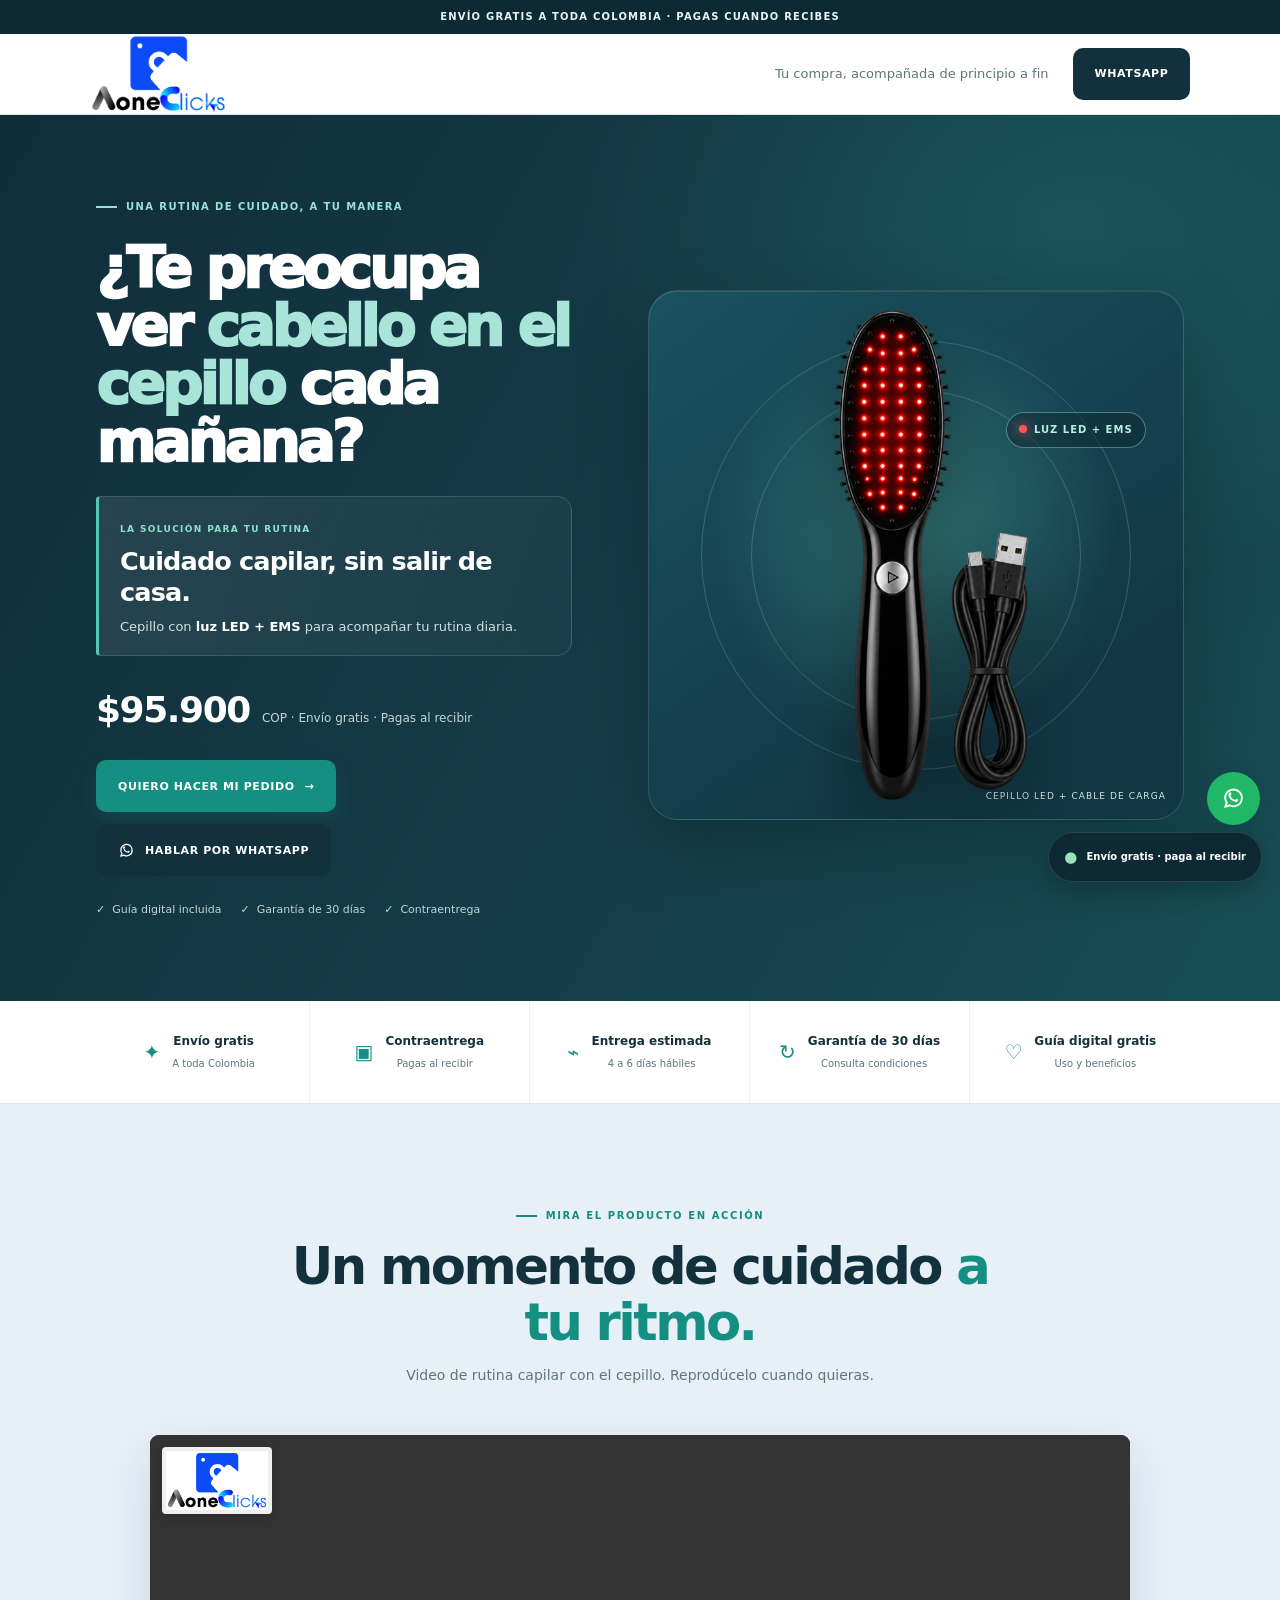
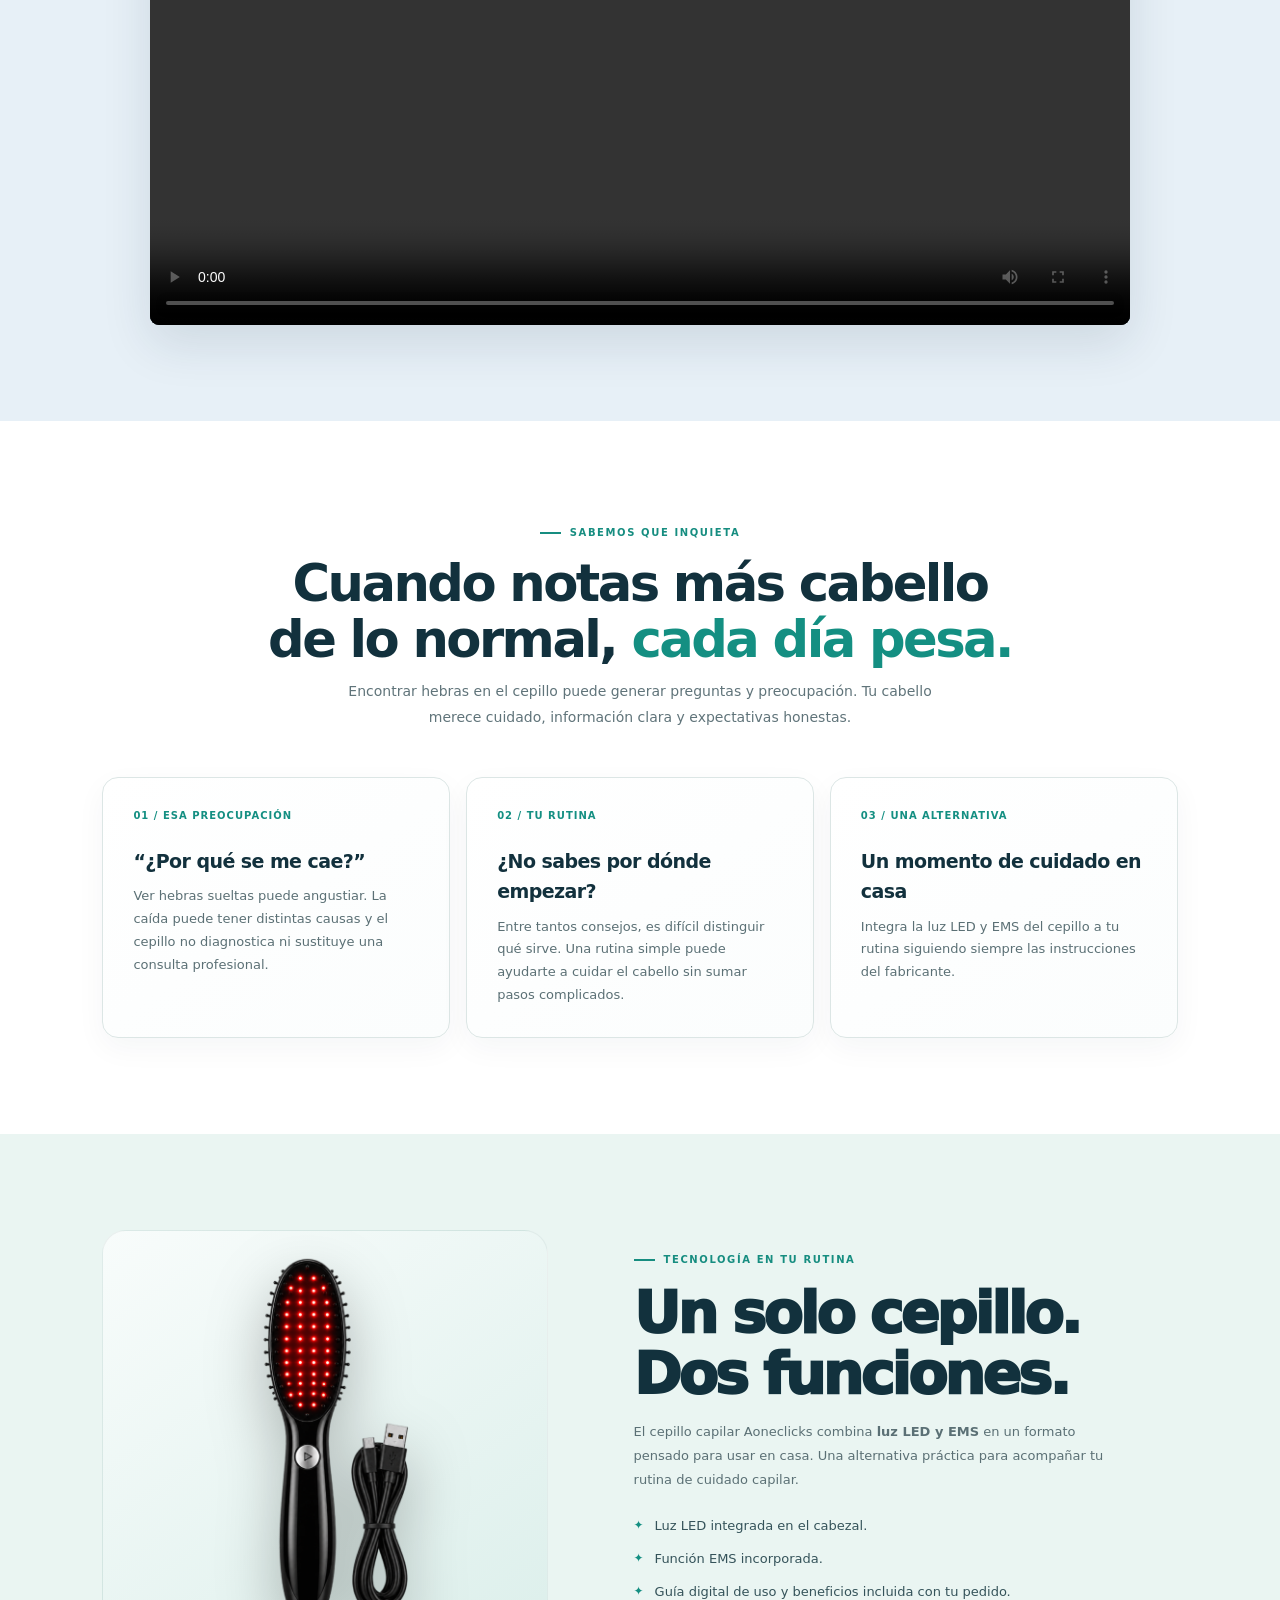
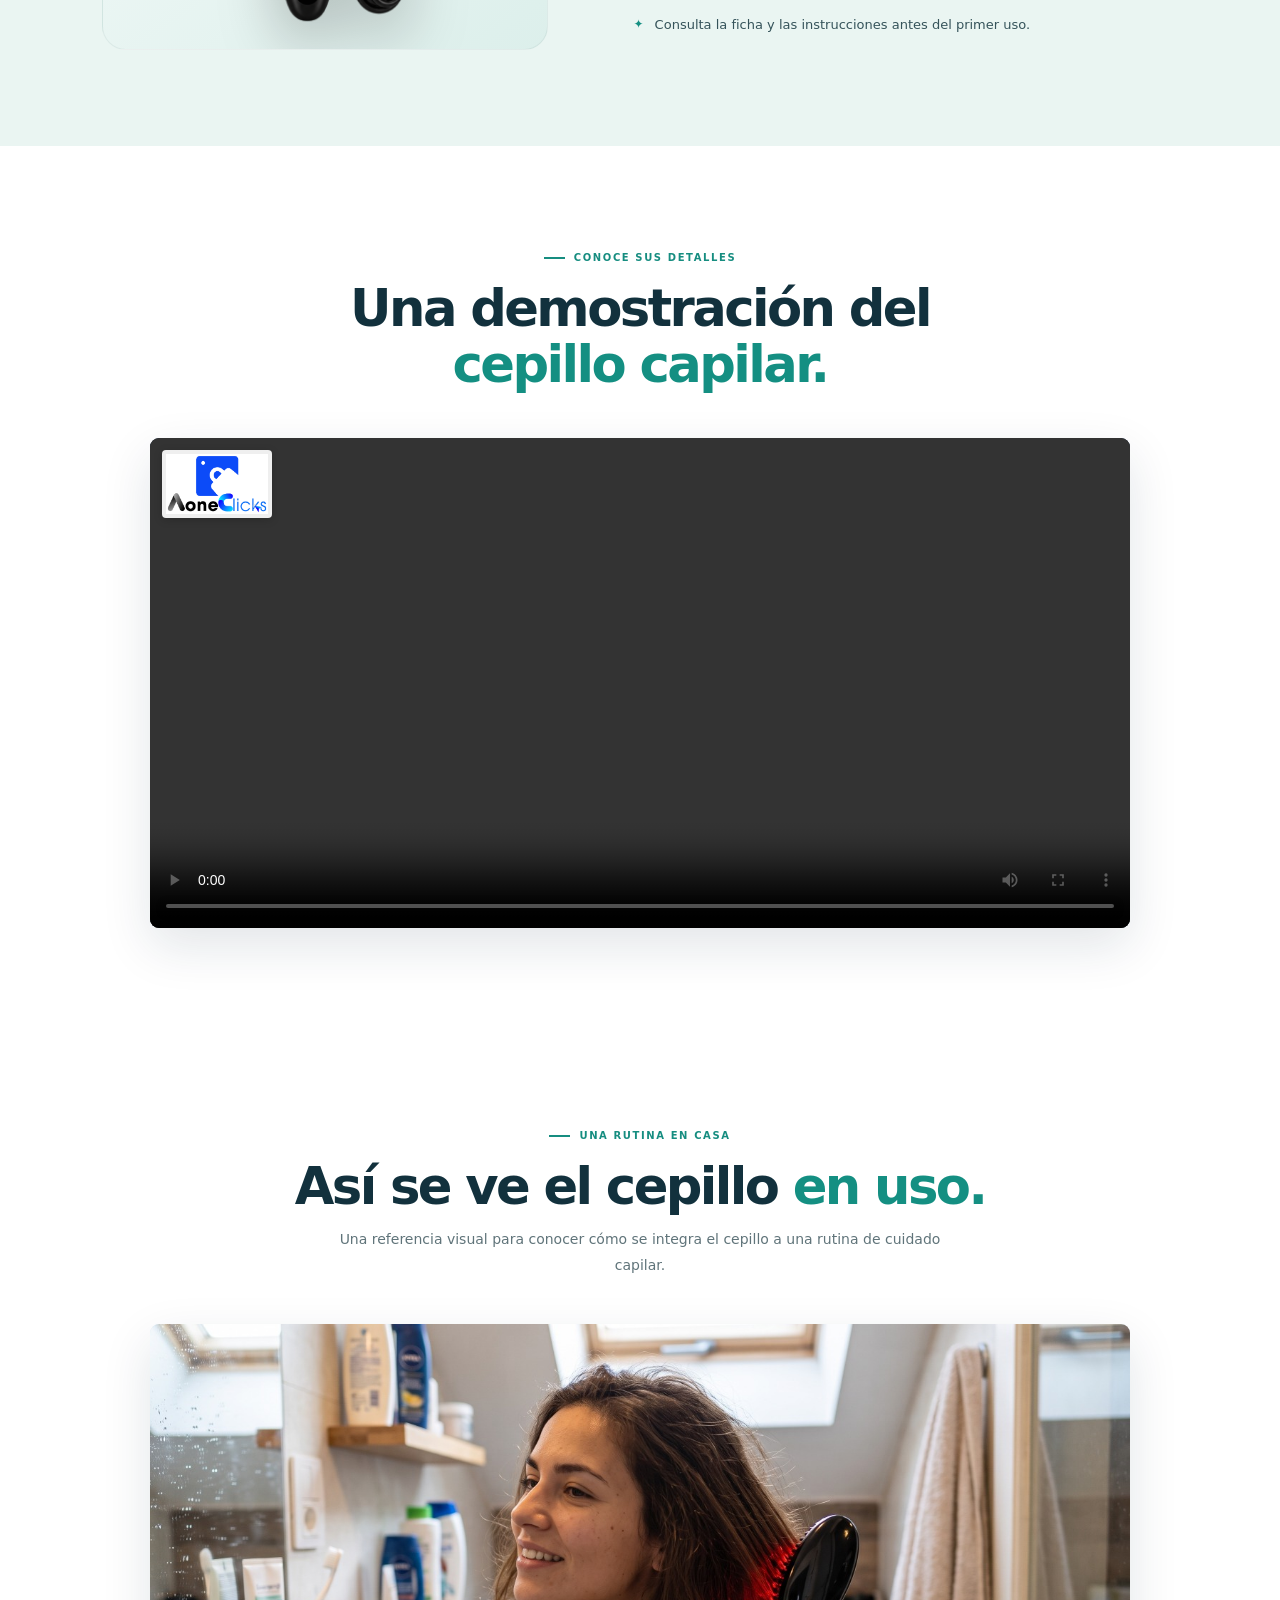
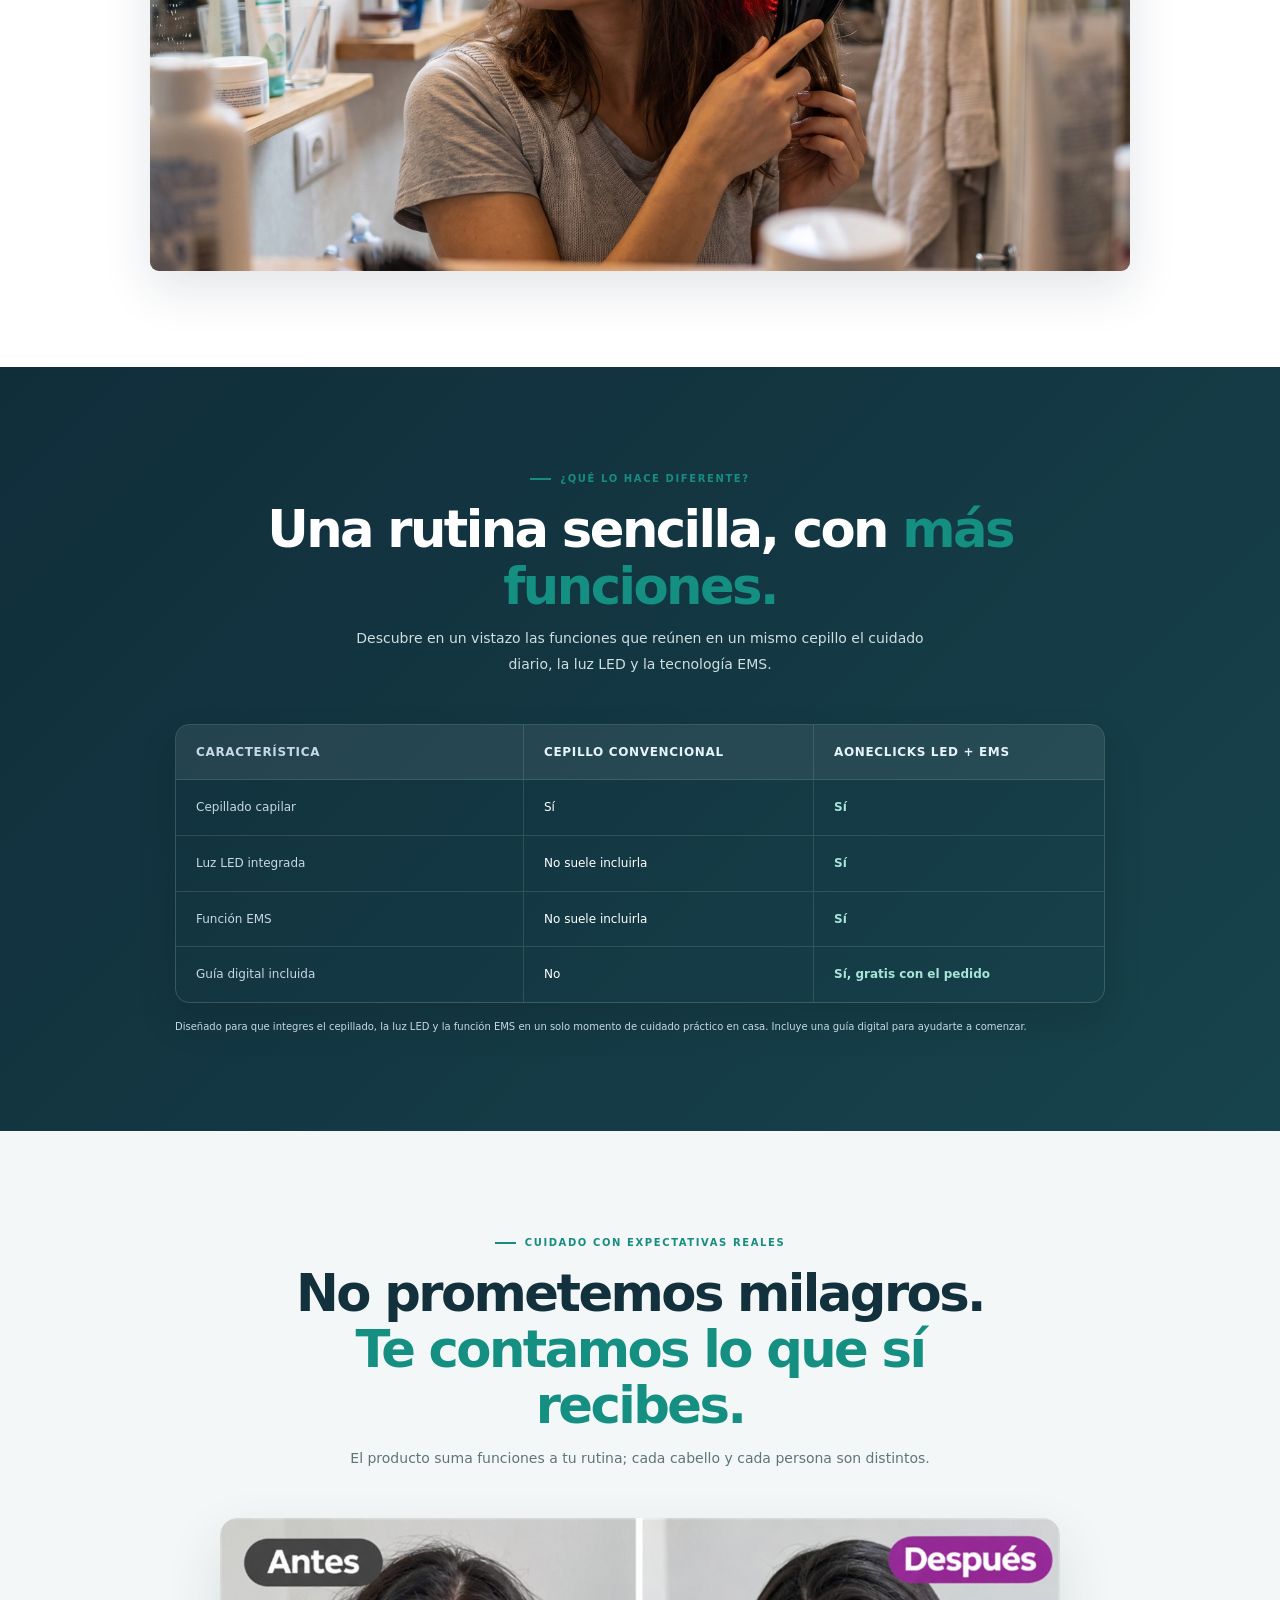
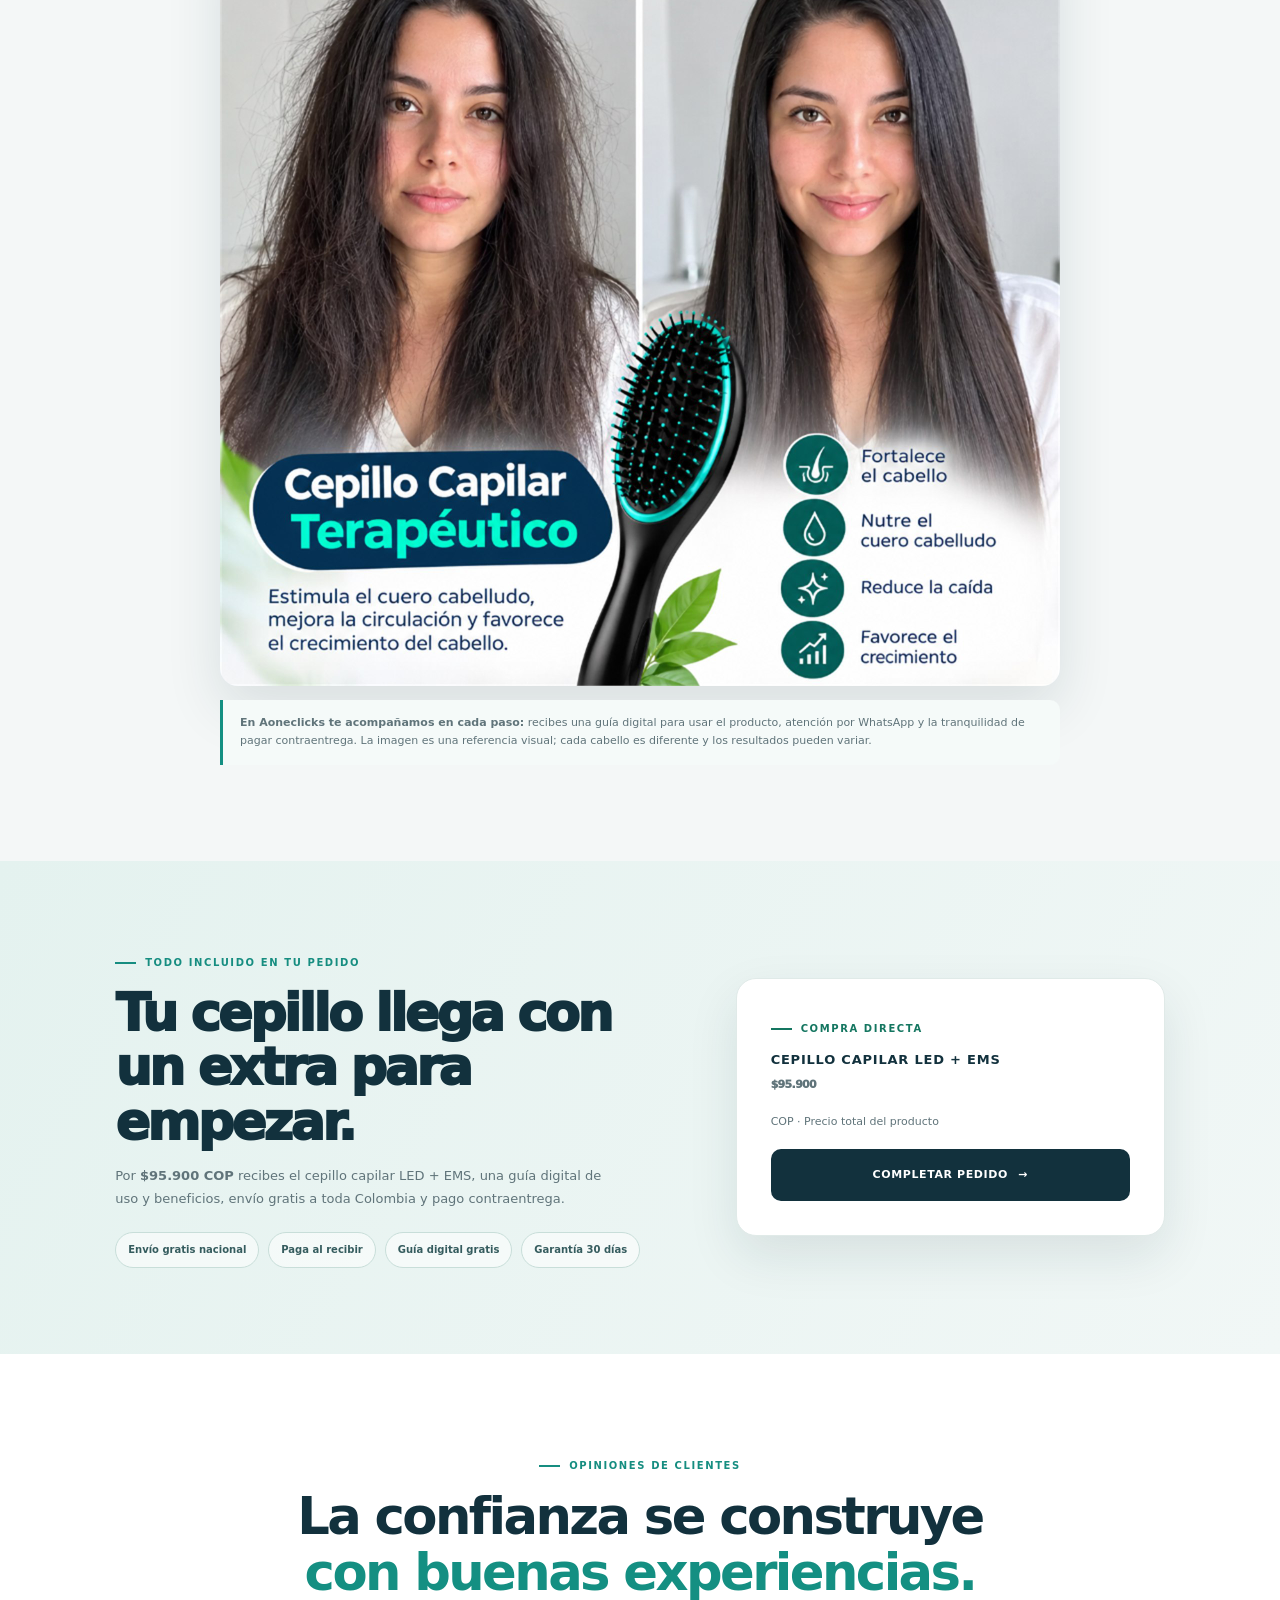
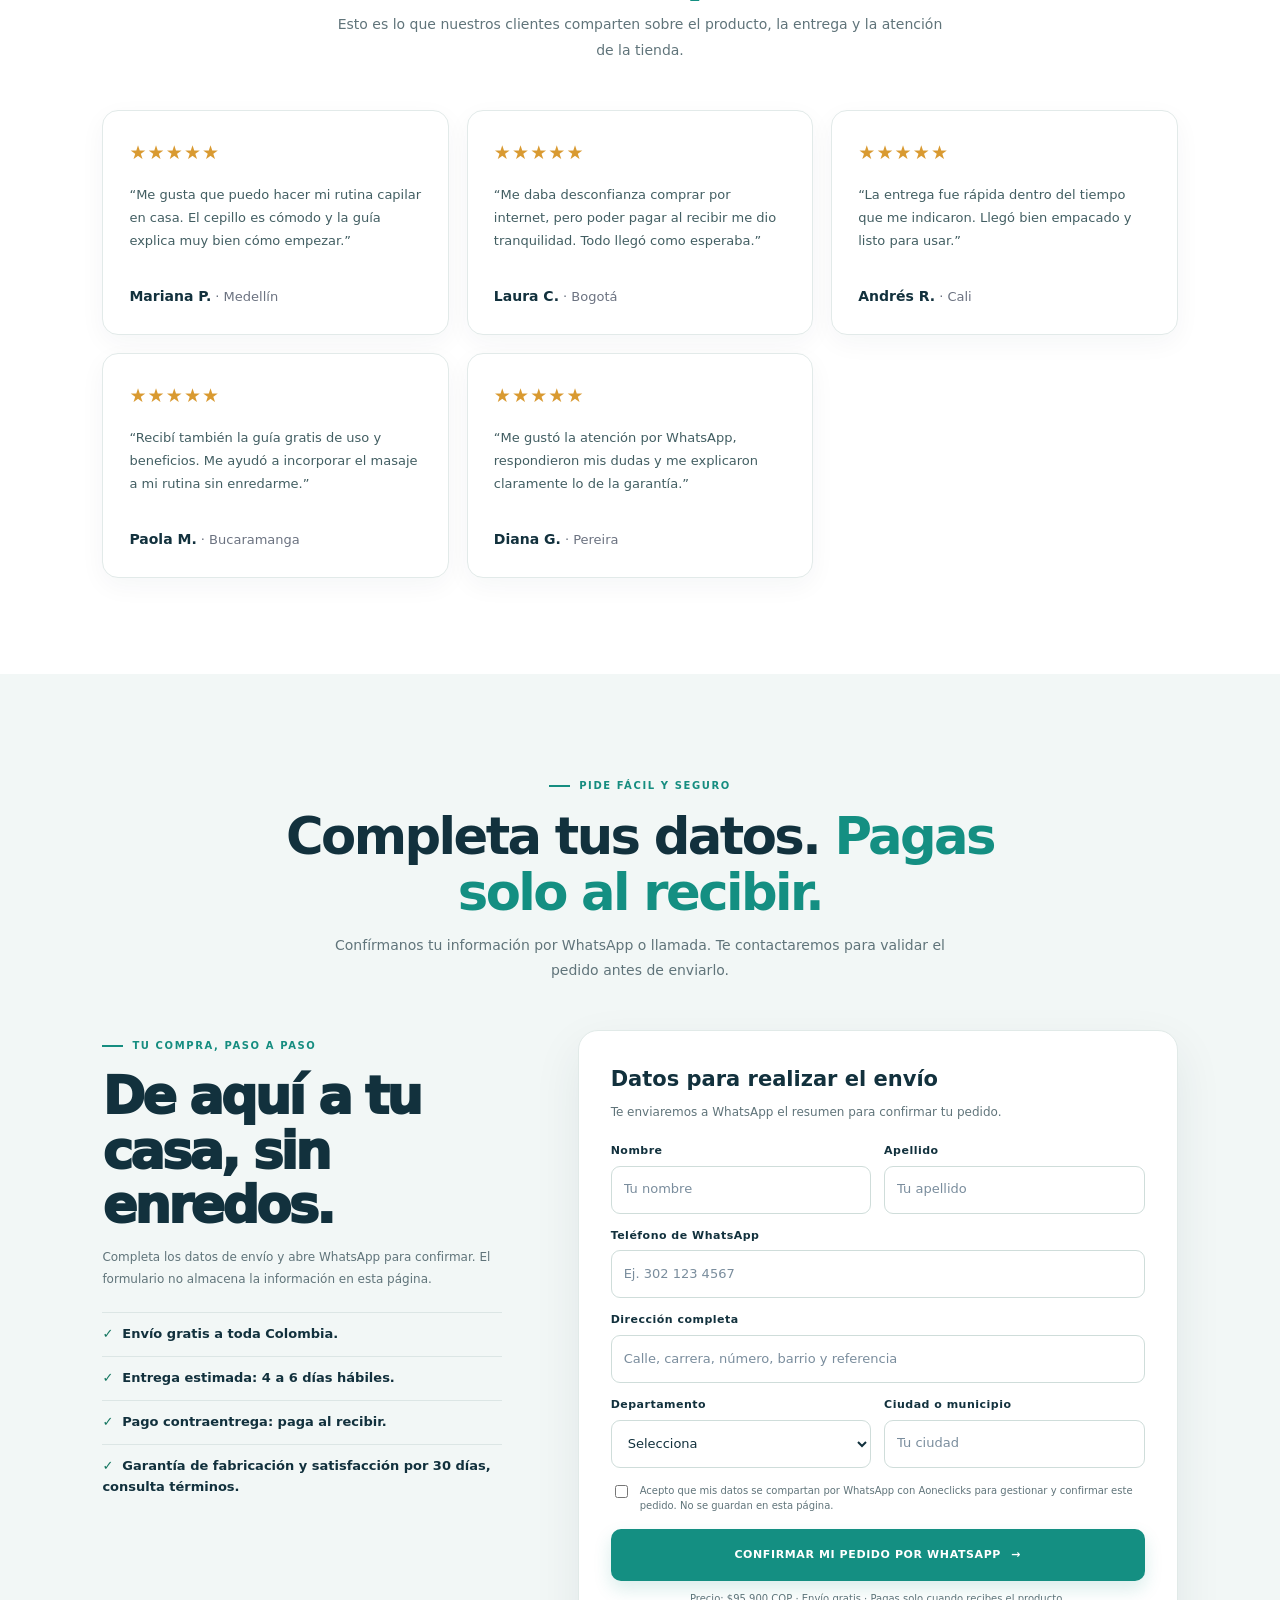
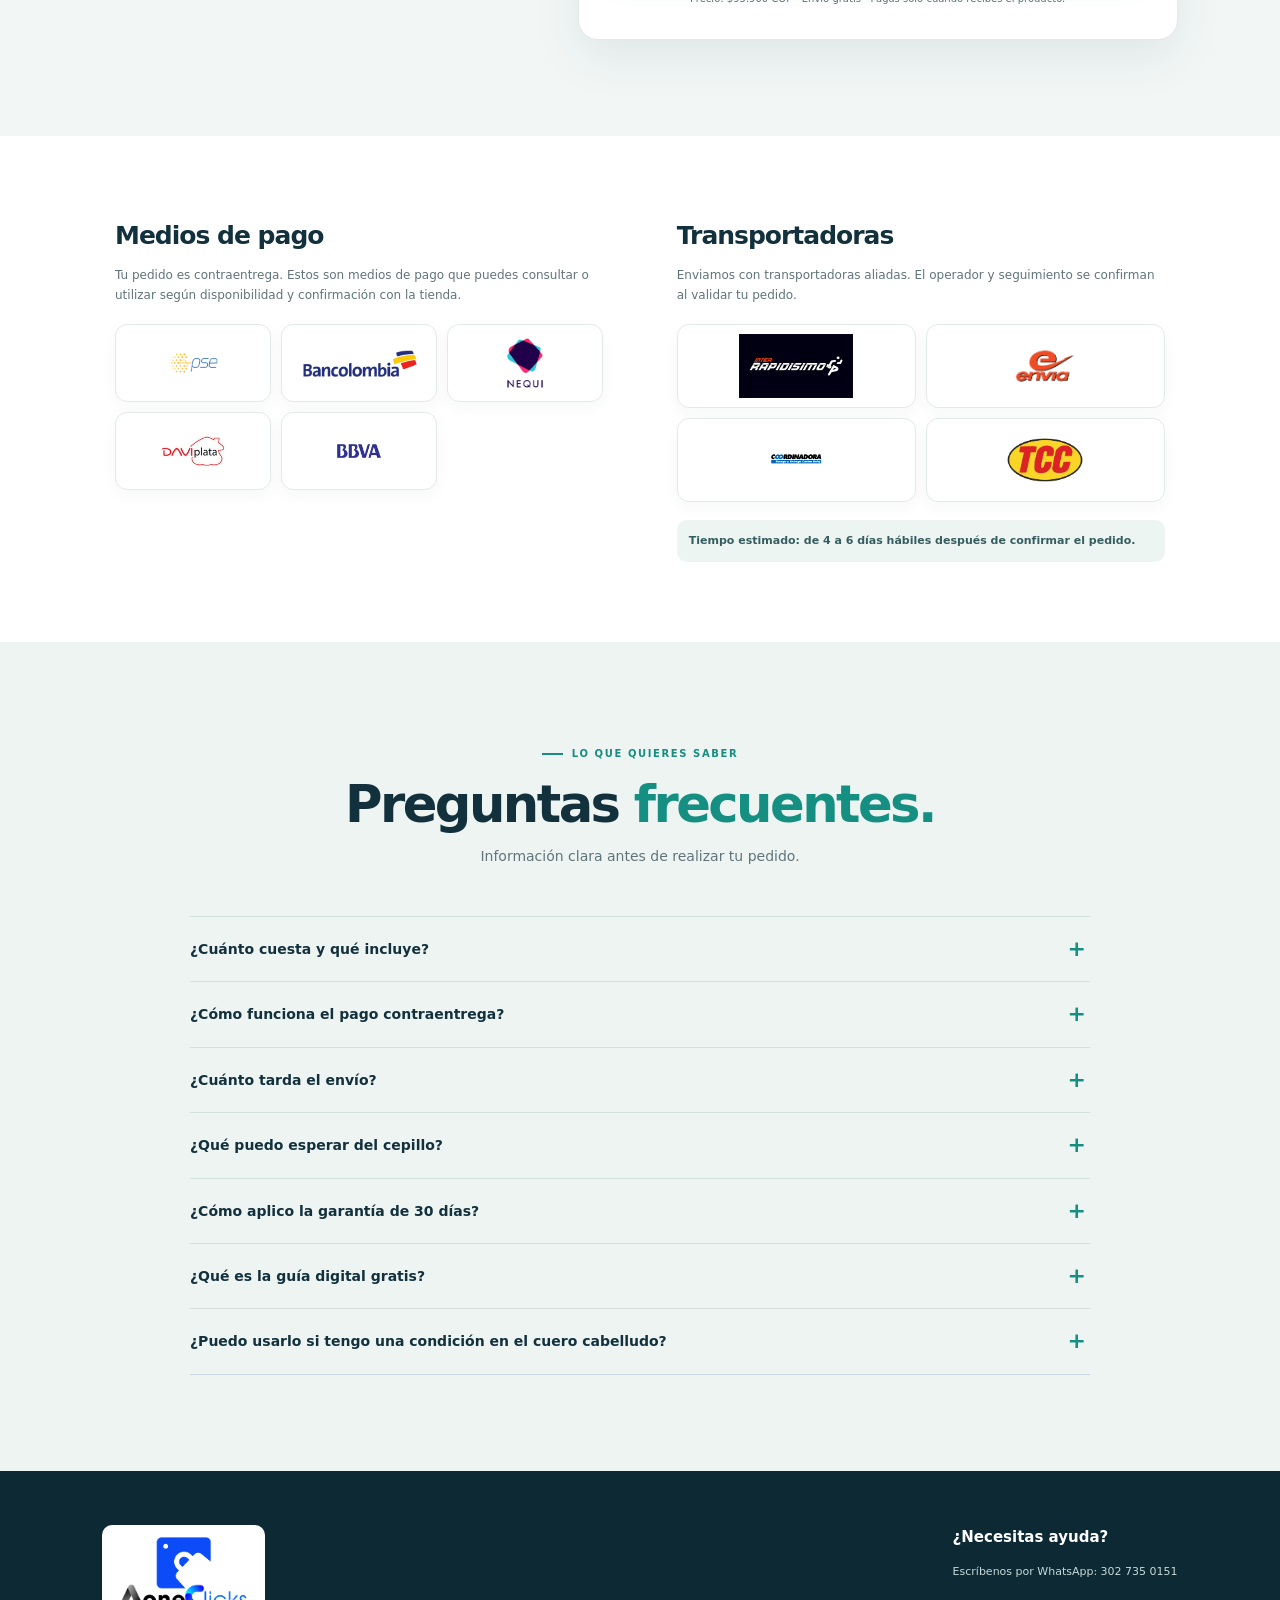
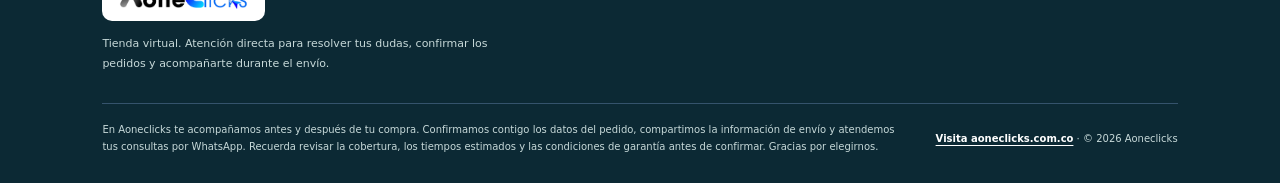
==== commit e90a78c1: "Add files via upload" ====
--- a/index.html
+++ b/index.html
@@ -590,7 +590,7 @@
                 <details><summary>¿Cuánto cuesta y qué incluye?</summary><p>El precio es $95.900 COP. Incluye el cepillo capilar LED + EMS, envío gratis a Colombia y guía digital de uso y beneficios.</p></details>
                 <details><summary>¿Cómo funciona el pago contraentrega?</summary><p>Confirmamos los datos contigo y pagas cuando recibes el pedido. Consulta por WhatsApp los medios disponibles con la transportadora en tu zona.</p></details>
                 <details><summary>¿Cuánto tarda el envío?</summary><p>El tiempo estimado es de 4 a 6 días hábiles desde la confirmación. Puede variar según destino, cobertura y operación de la transportadora.</p></details>
-                <details><summary>¿El cepillo garantiza que deje de caerse el cabello o que vuelva a crecer?</summary><p>No podemos garantizar resultados de crecimiento o reducción de caída. El cepillo es un producto de cuidado personal con funciones LED y EMS; no diagnostica ni trata condiciones médicas. Si la caída persiste, consulta a un profesional de salud.</p></details>
+                <details><summary>¿Qué puedo esperar del cepillo?</summary><p>Es una herramienta de cuidado personal que combina cepillado, luz LED y EMS para acompañar tu rutina en casa. Queremos que compres con información clara: cada persona es diferente y no prometemos resultados de crecimiento ni de reducción de la caída. Si tienes dudas sobre tu salud capilar, consulta con un profesional de salud; y si quieres conocer el producto antes de pedirlo, estamos disponibles por WhatsApp.</p></details>
                 <details><summary>¿Cómo aplico la garantía de 30 días?</summary><p>Aoneclicks ofrece 30 días de garantía de fabricación y satisfacción según lo indicado para esta oferta. Escríbenos por WhatsApp para conocer cobertura, condiciones, exclusiones y proceso antes de comprar.</p></details>
                 <details><summary>¿Qué es la guía digital gratis?</summary><p>Es material digital de uso y beneficios que acompaña el pedido. Solicita por WhatsApp la información sobre cómo y cuándo la recibirás.</p></details>
                 <details><summary>¿Puedo usarlo si tengo una condición en el cuero cabelludo?</summary><p>Consulta primero con un profesional de salud y sigue las precauciones e instrucciones del fabricante. No uses el producto sobre piel irritada o lesionada sin orientación profesional.</p></details>
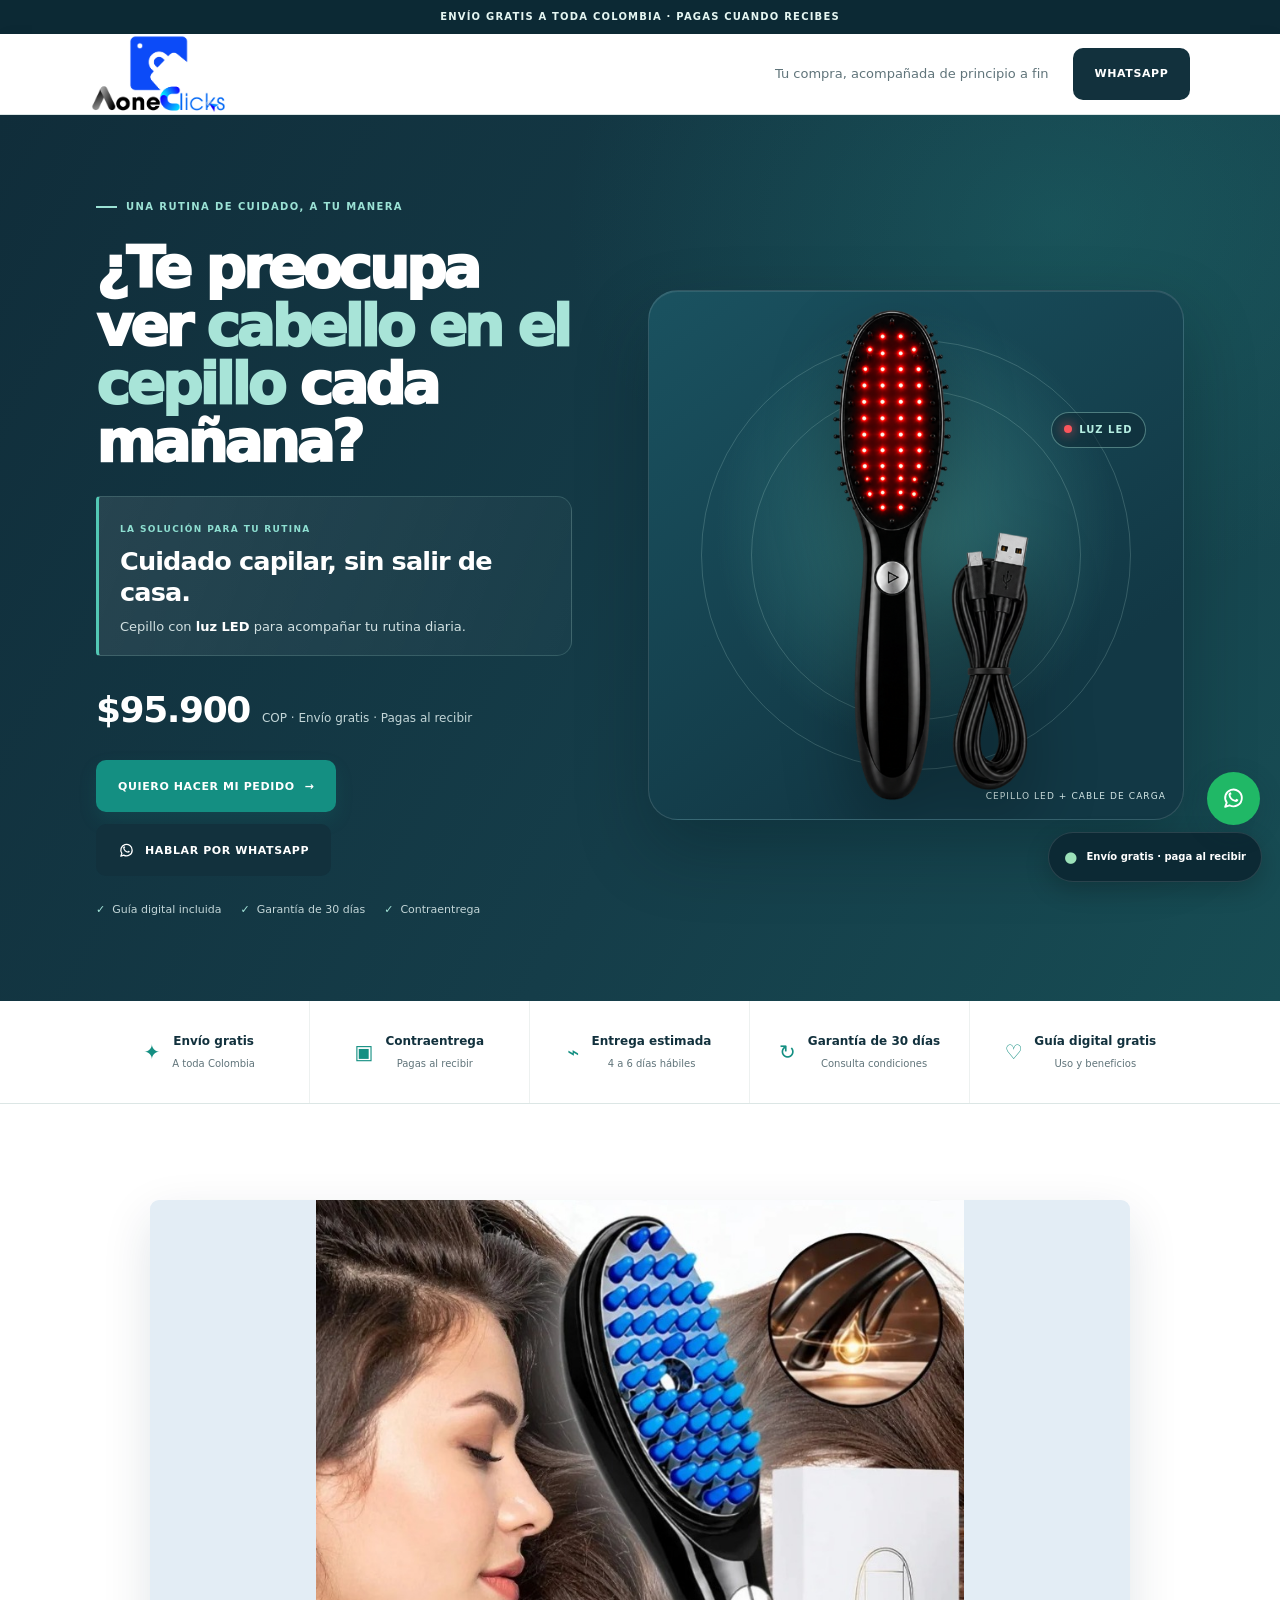
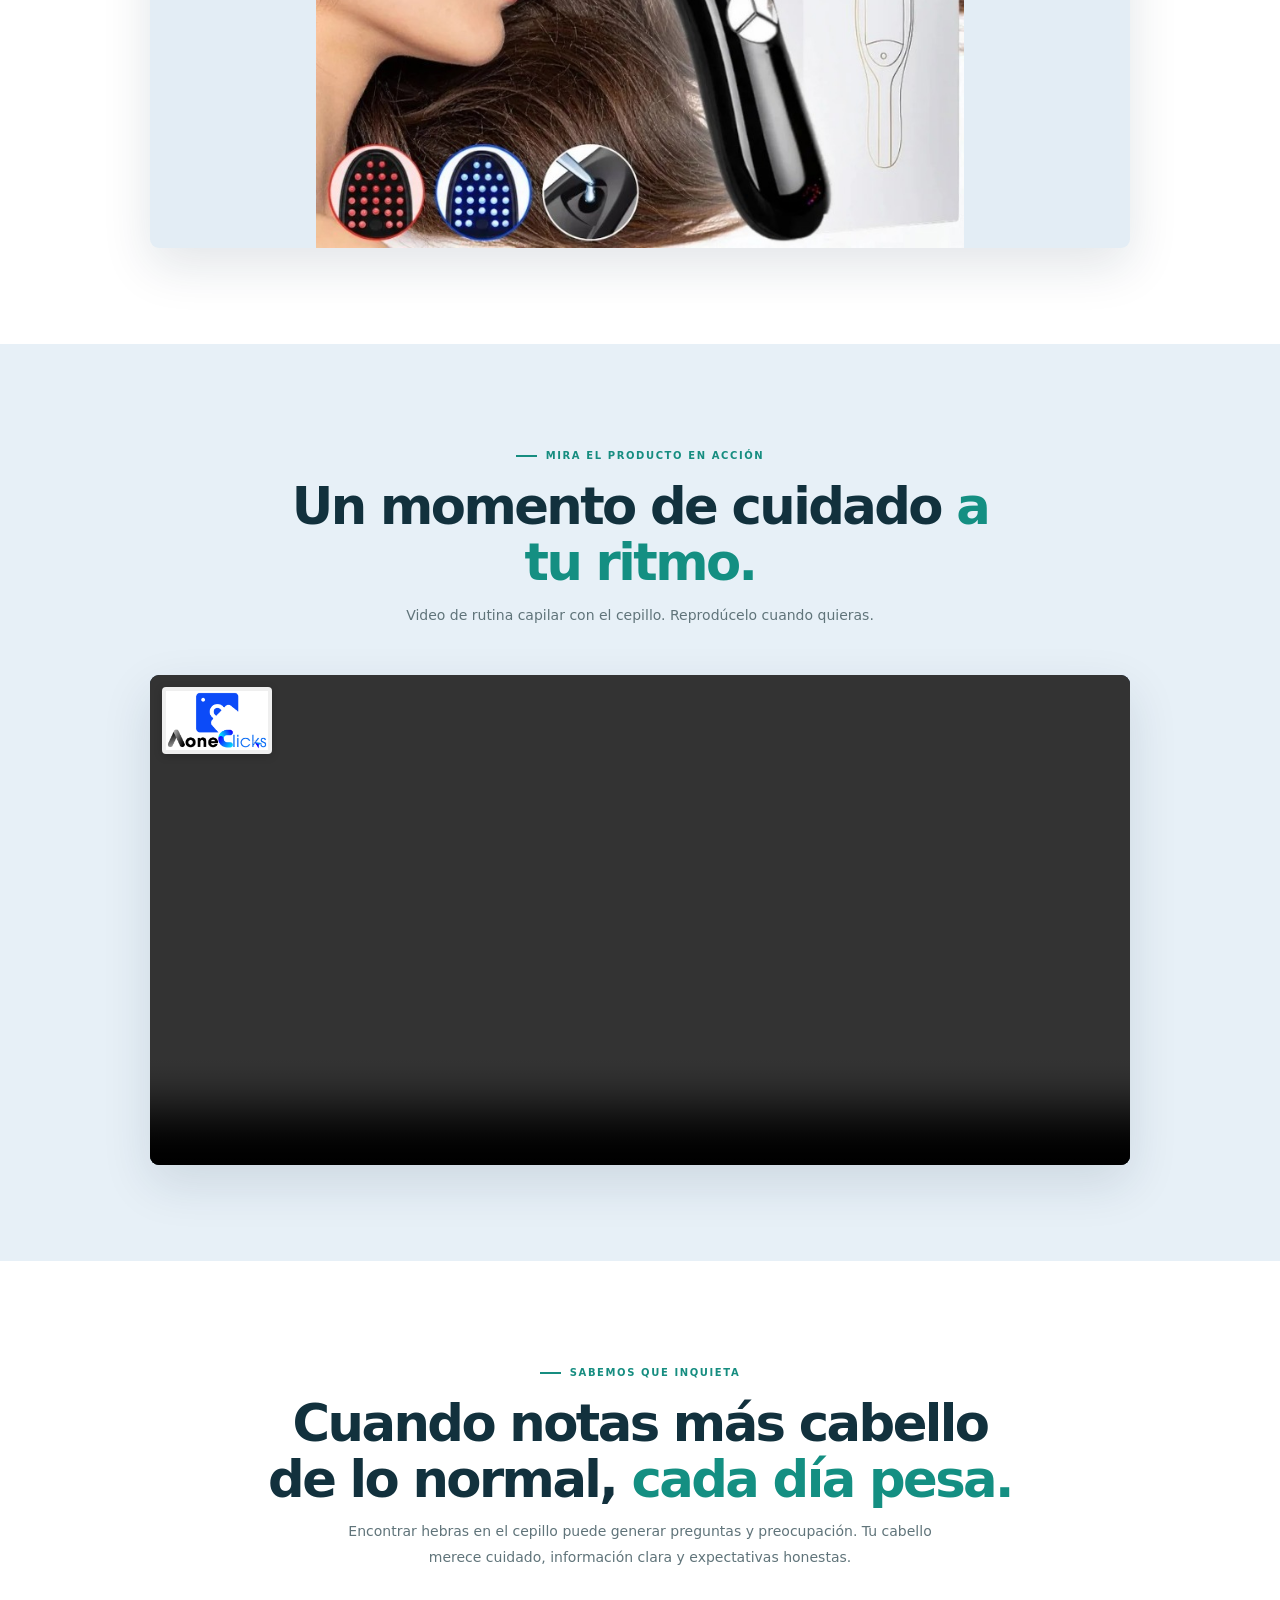
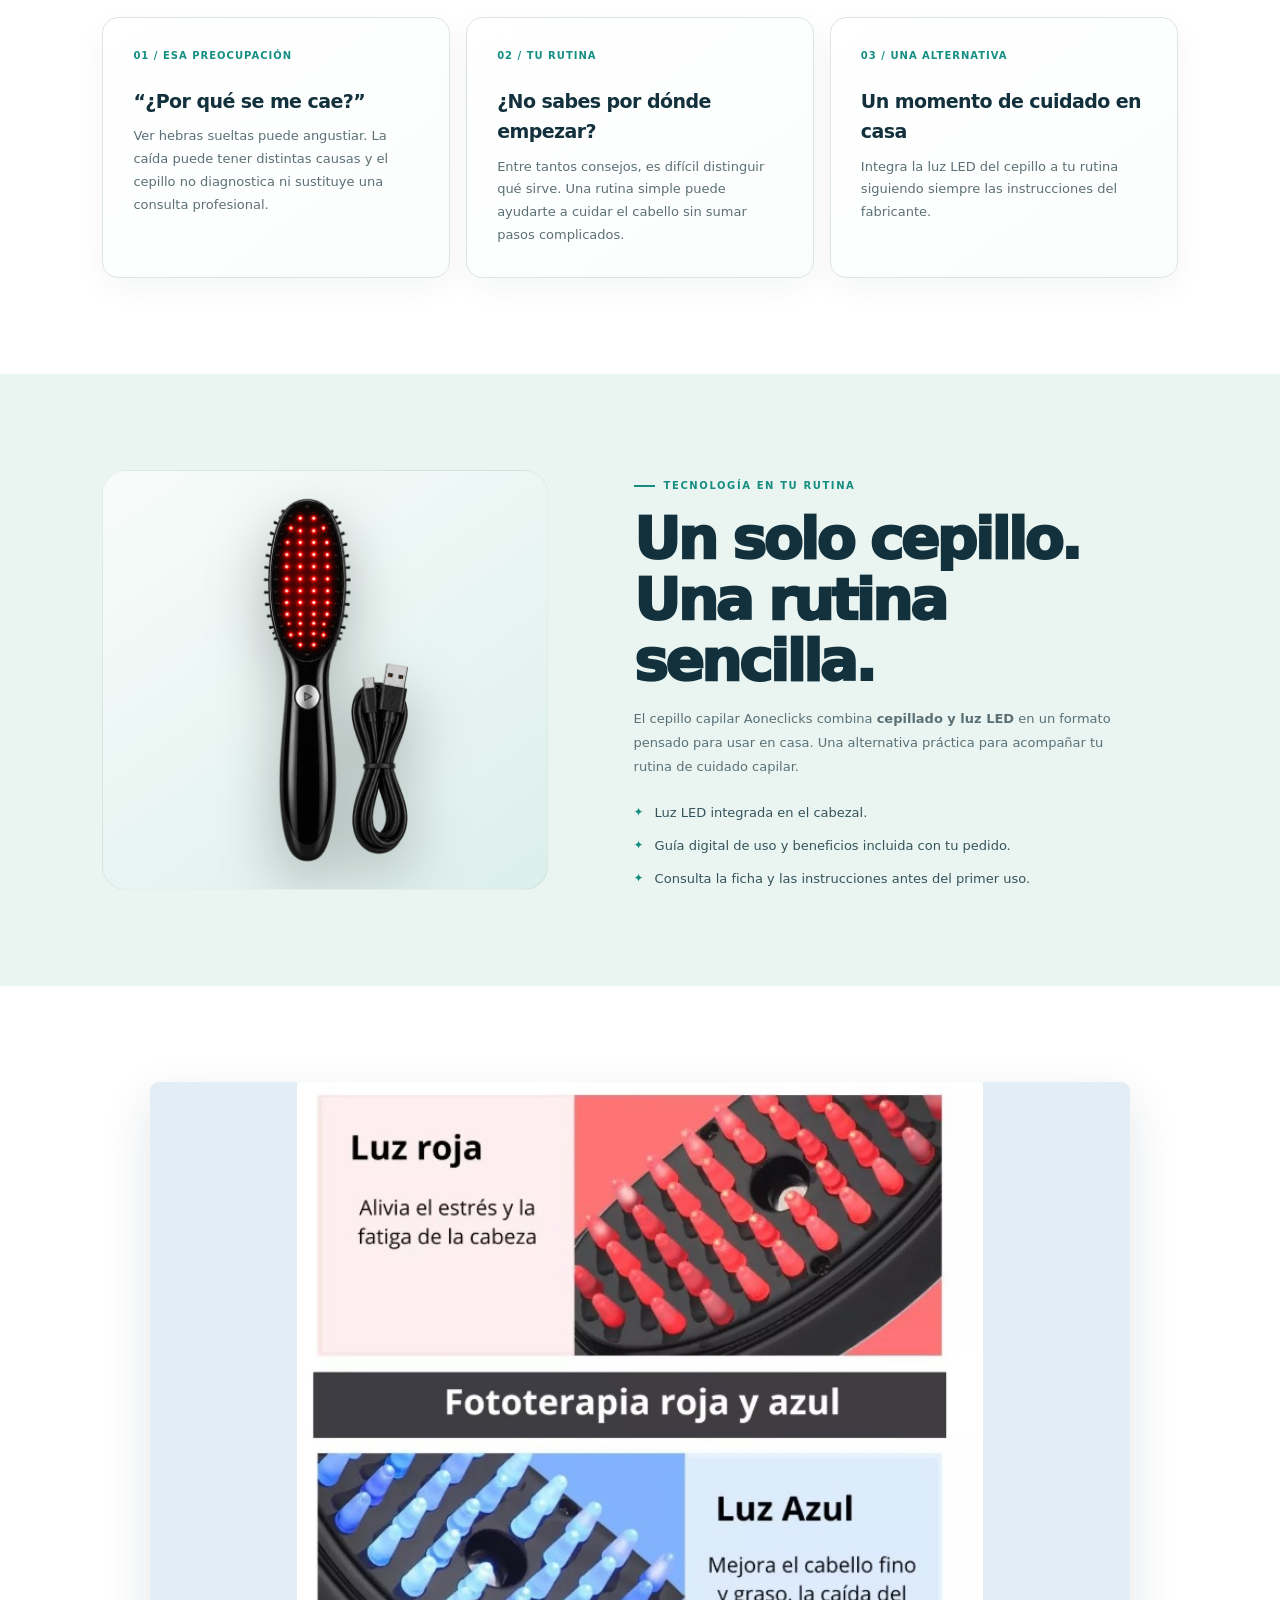
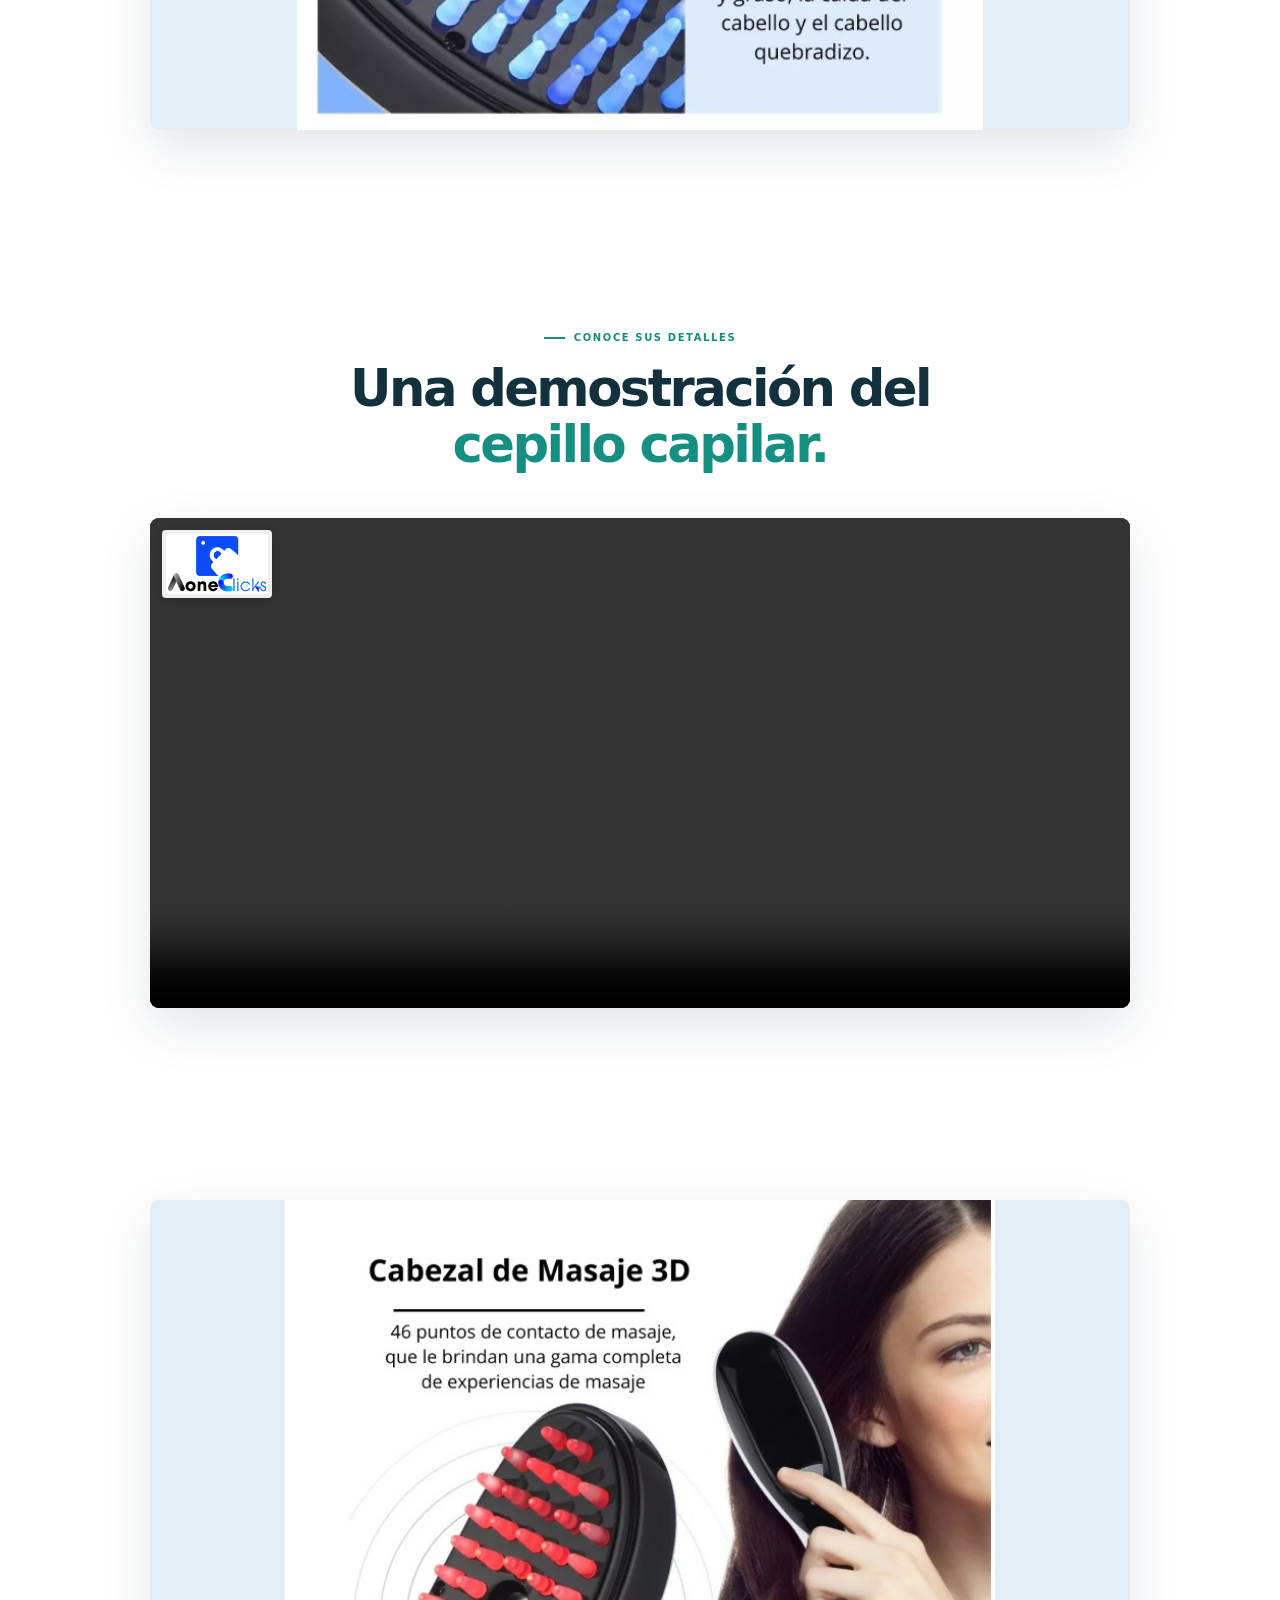
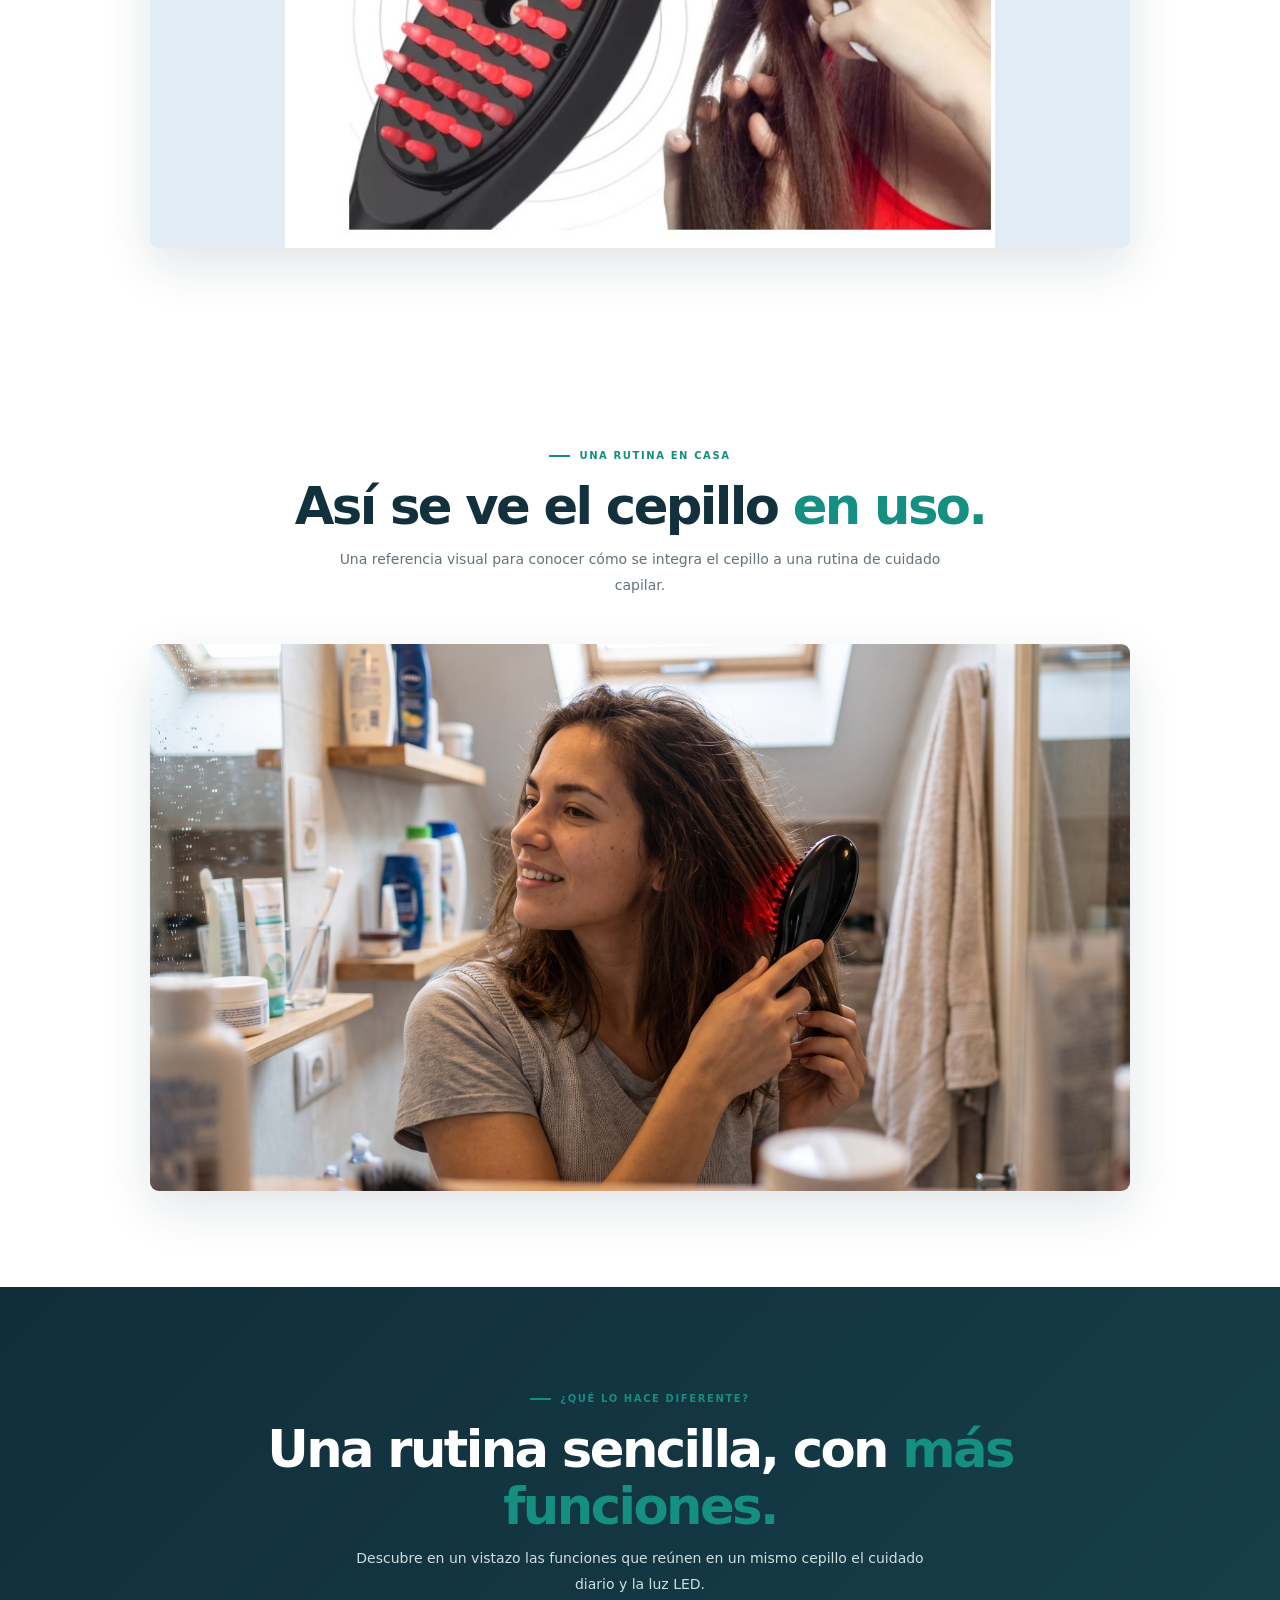
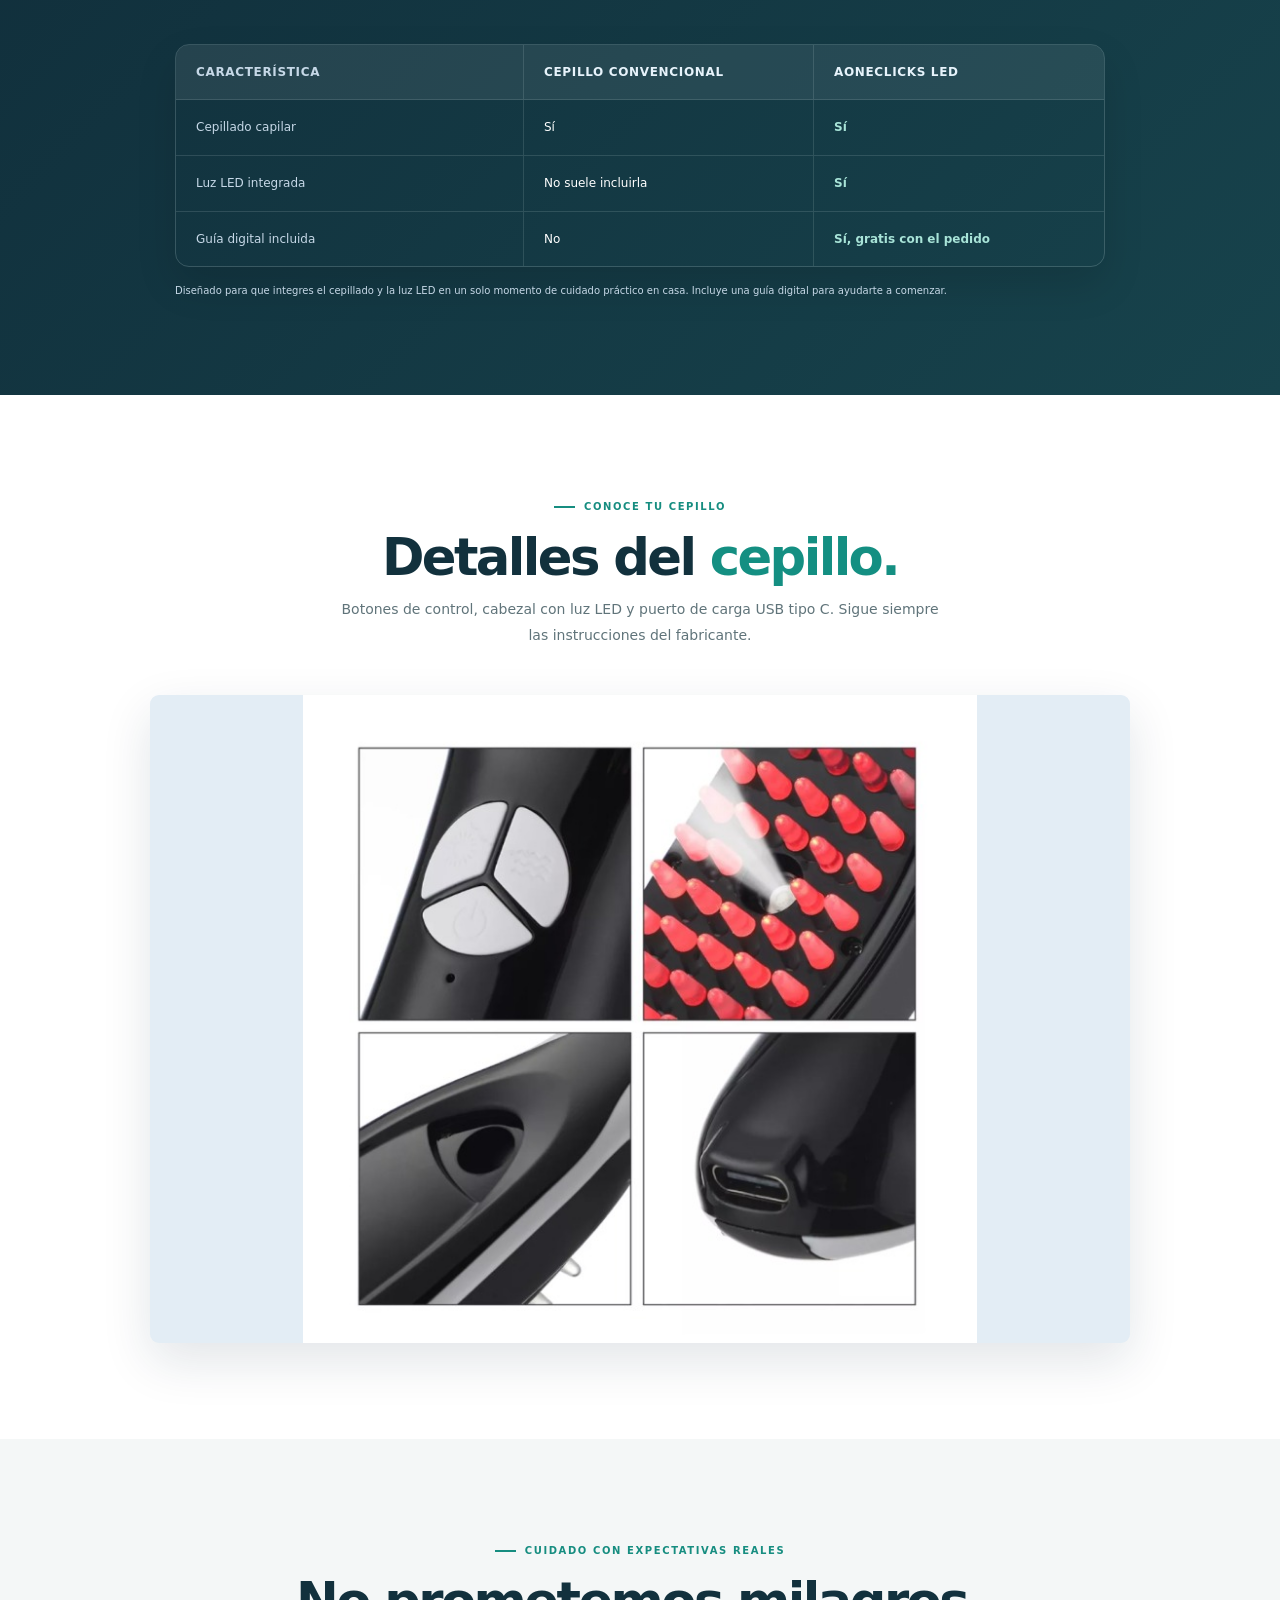
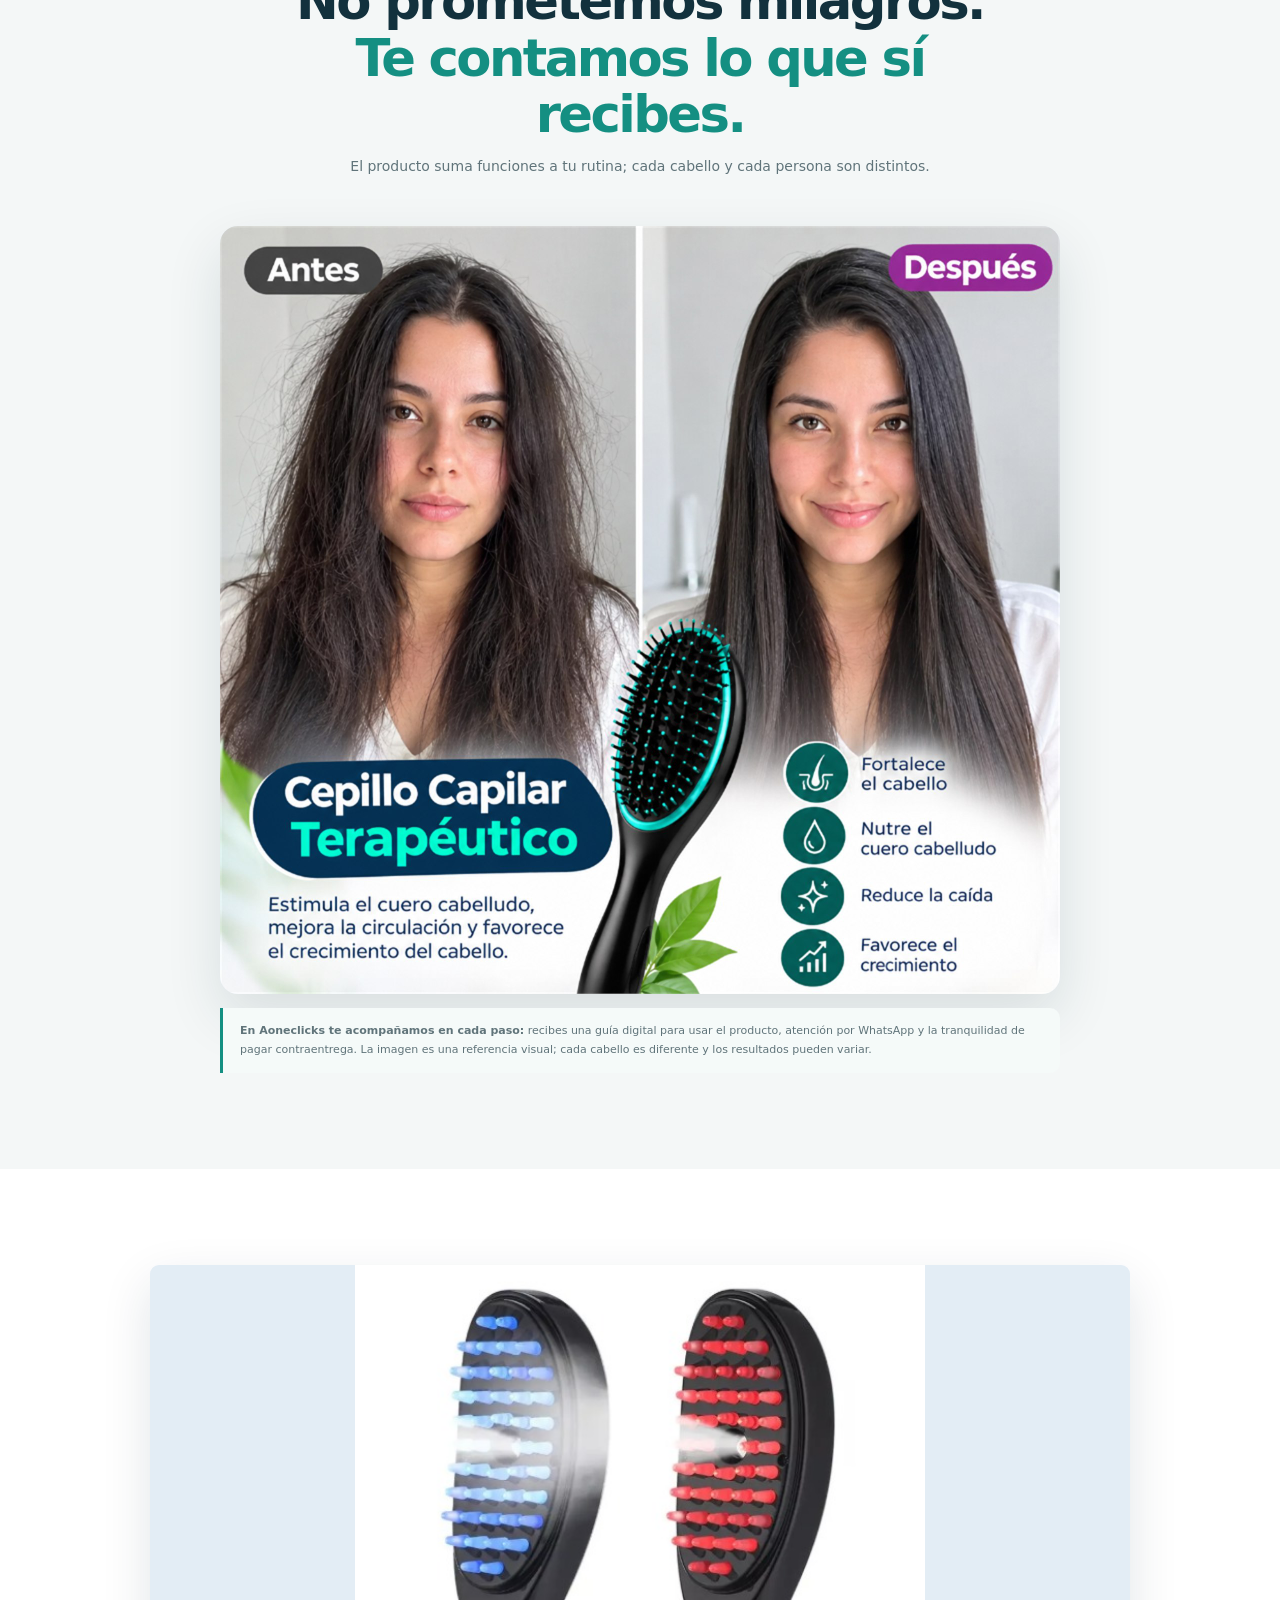
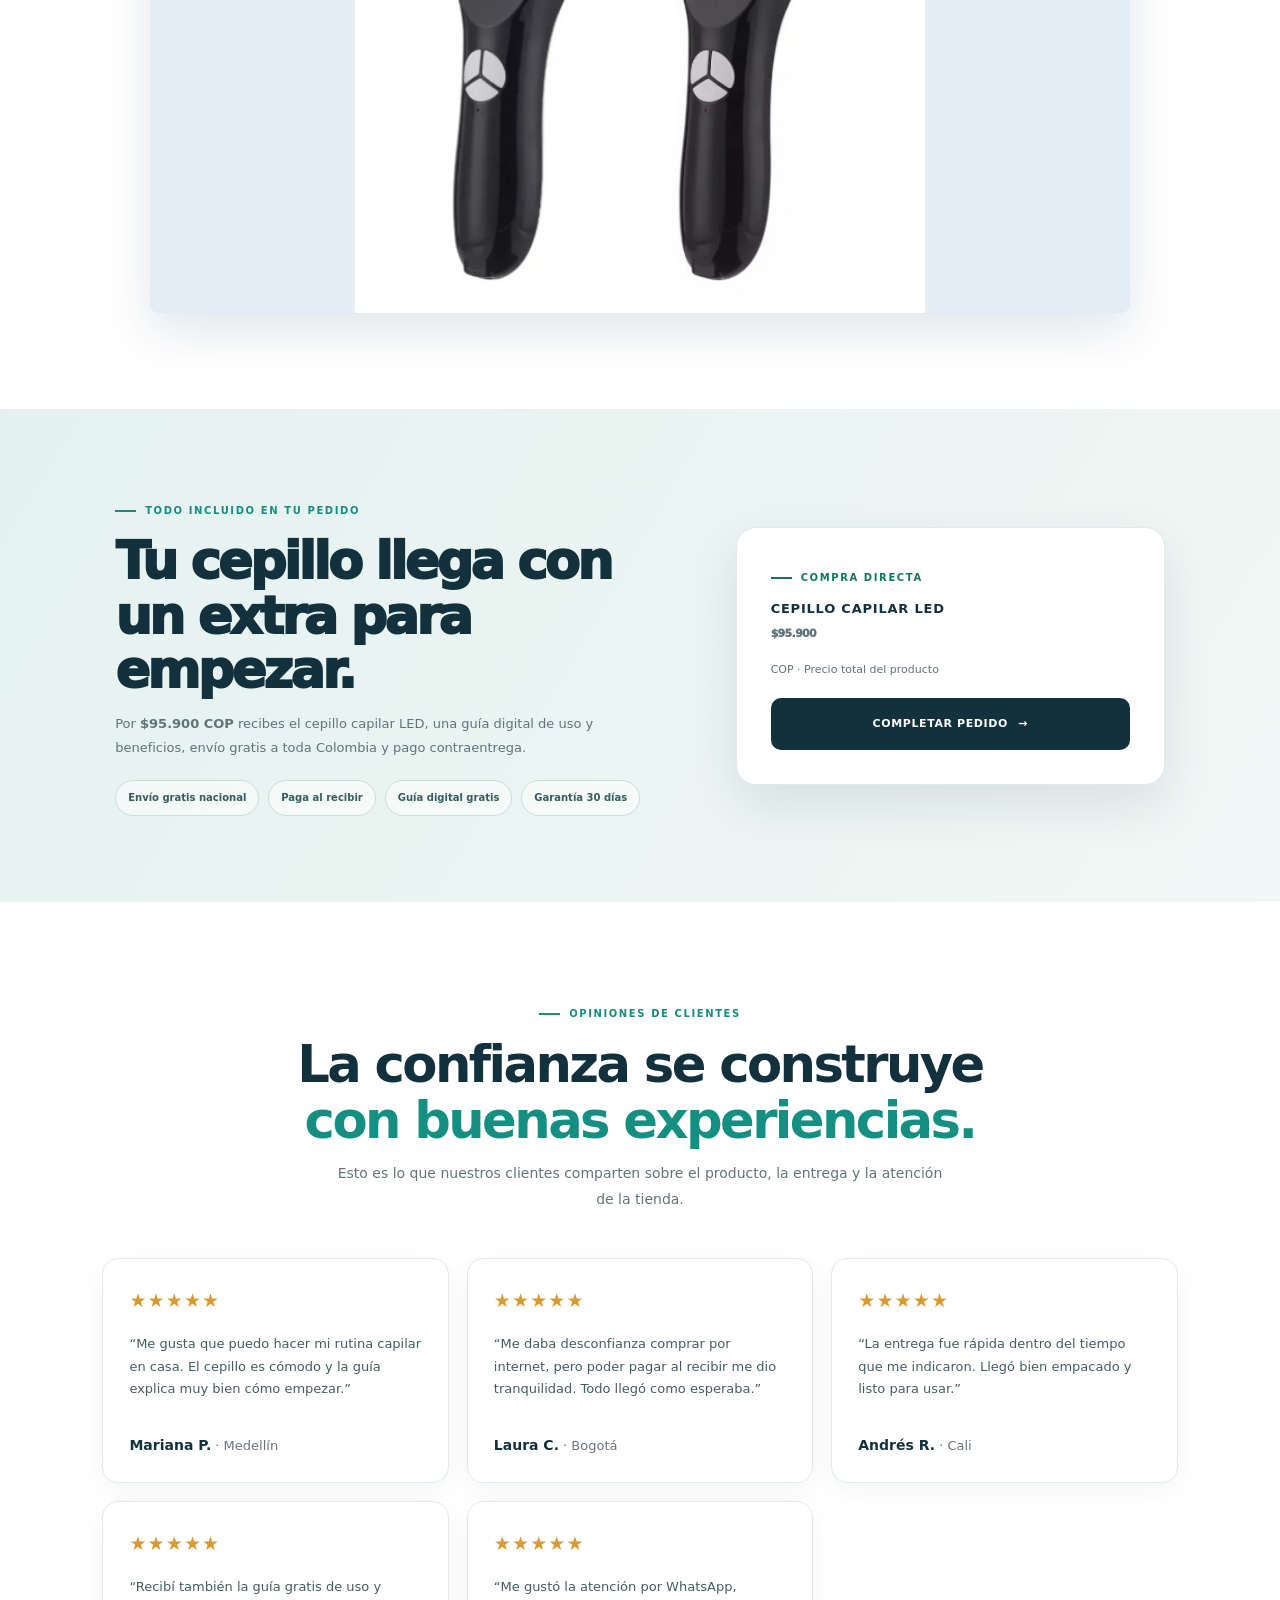
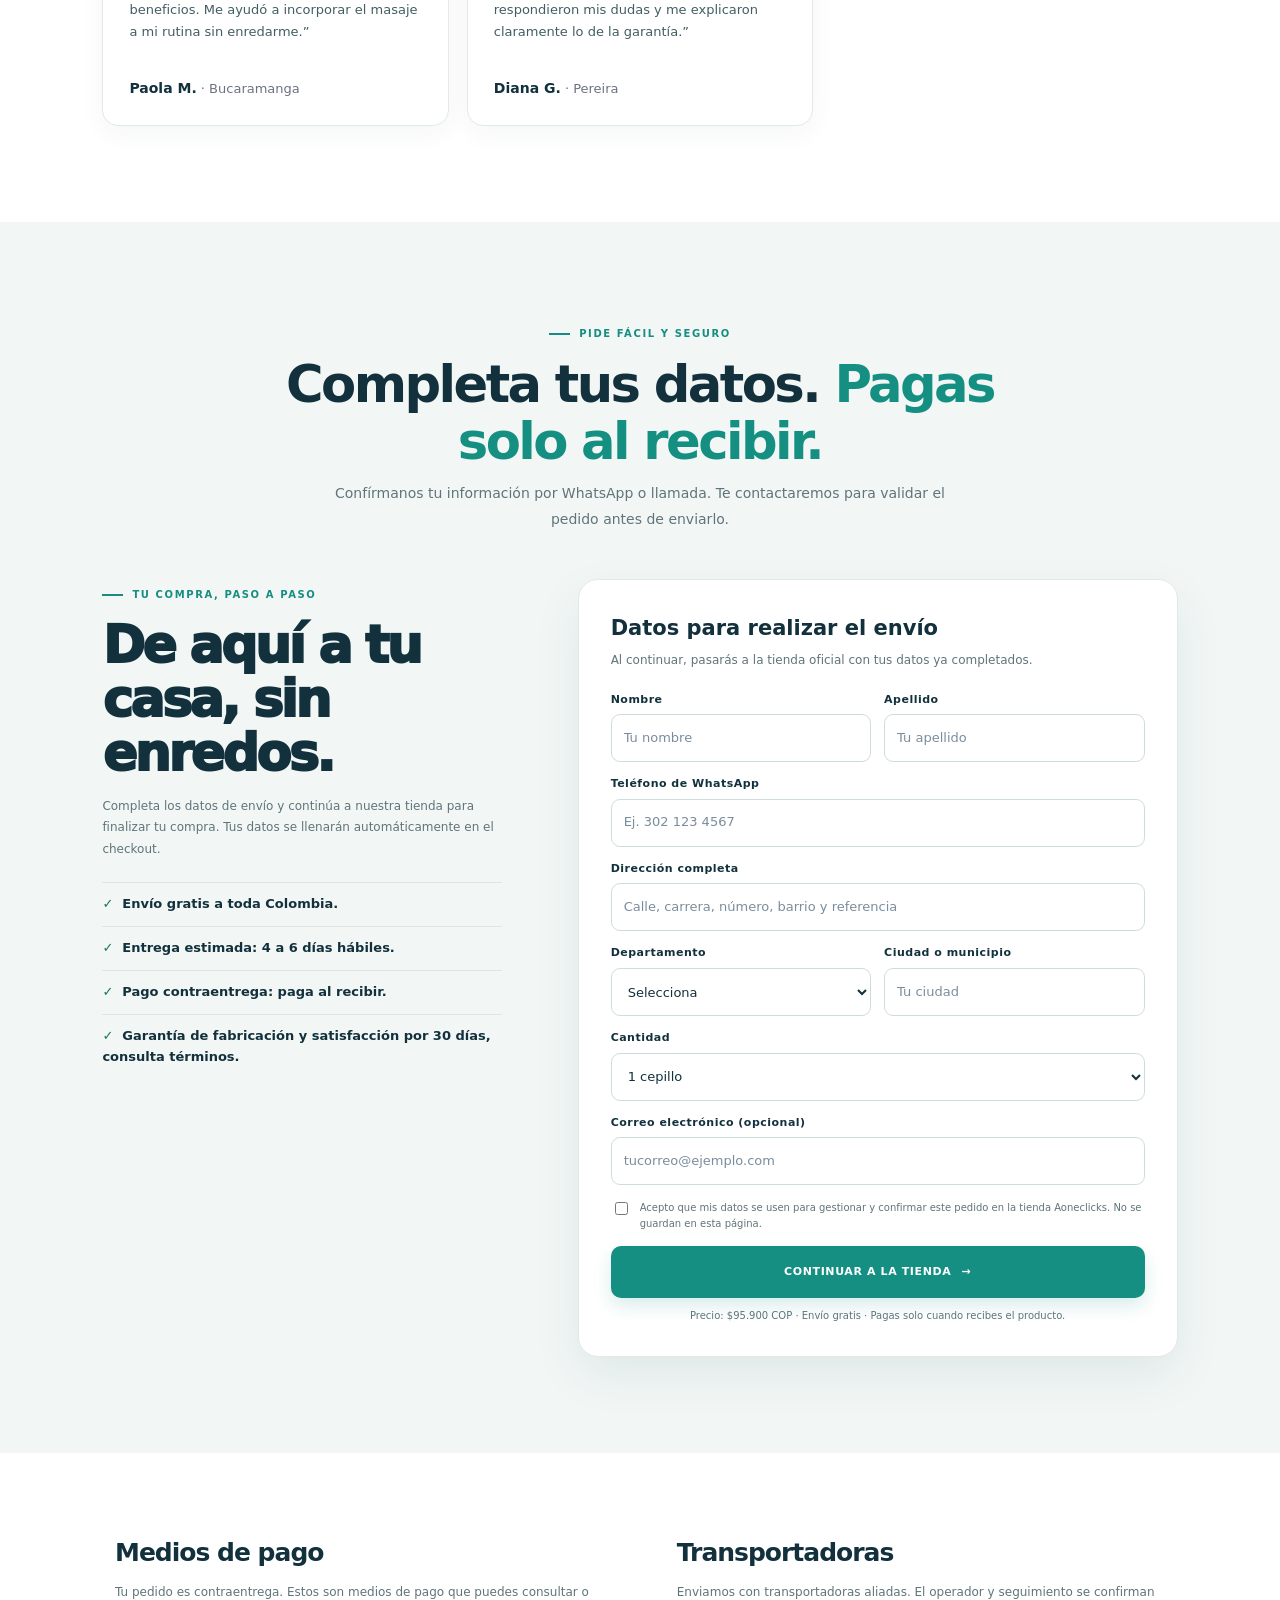
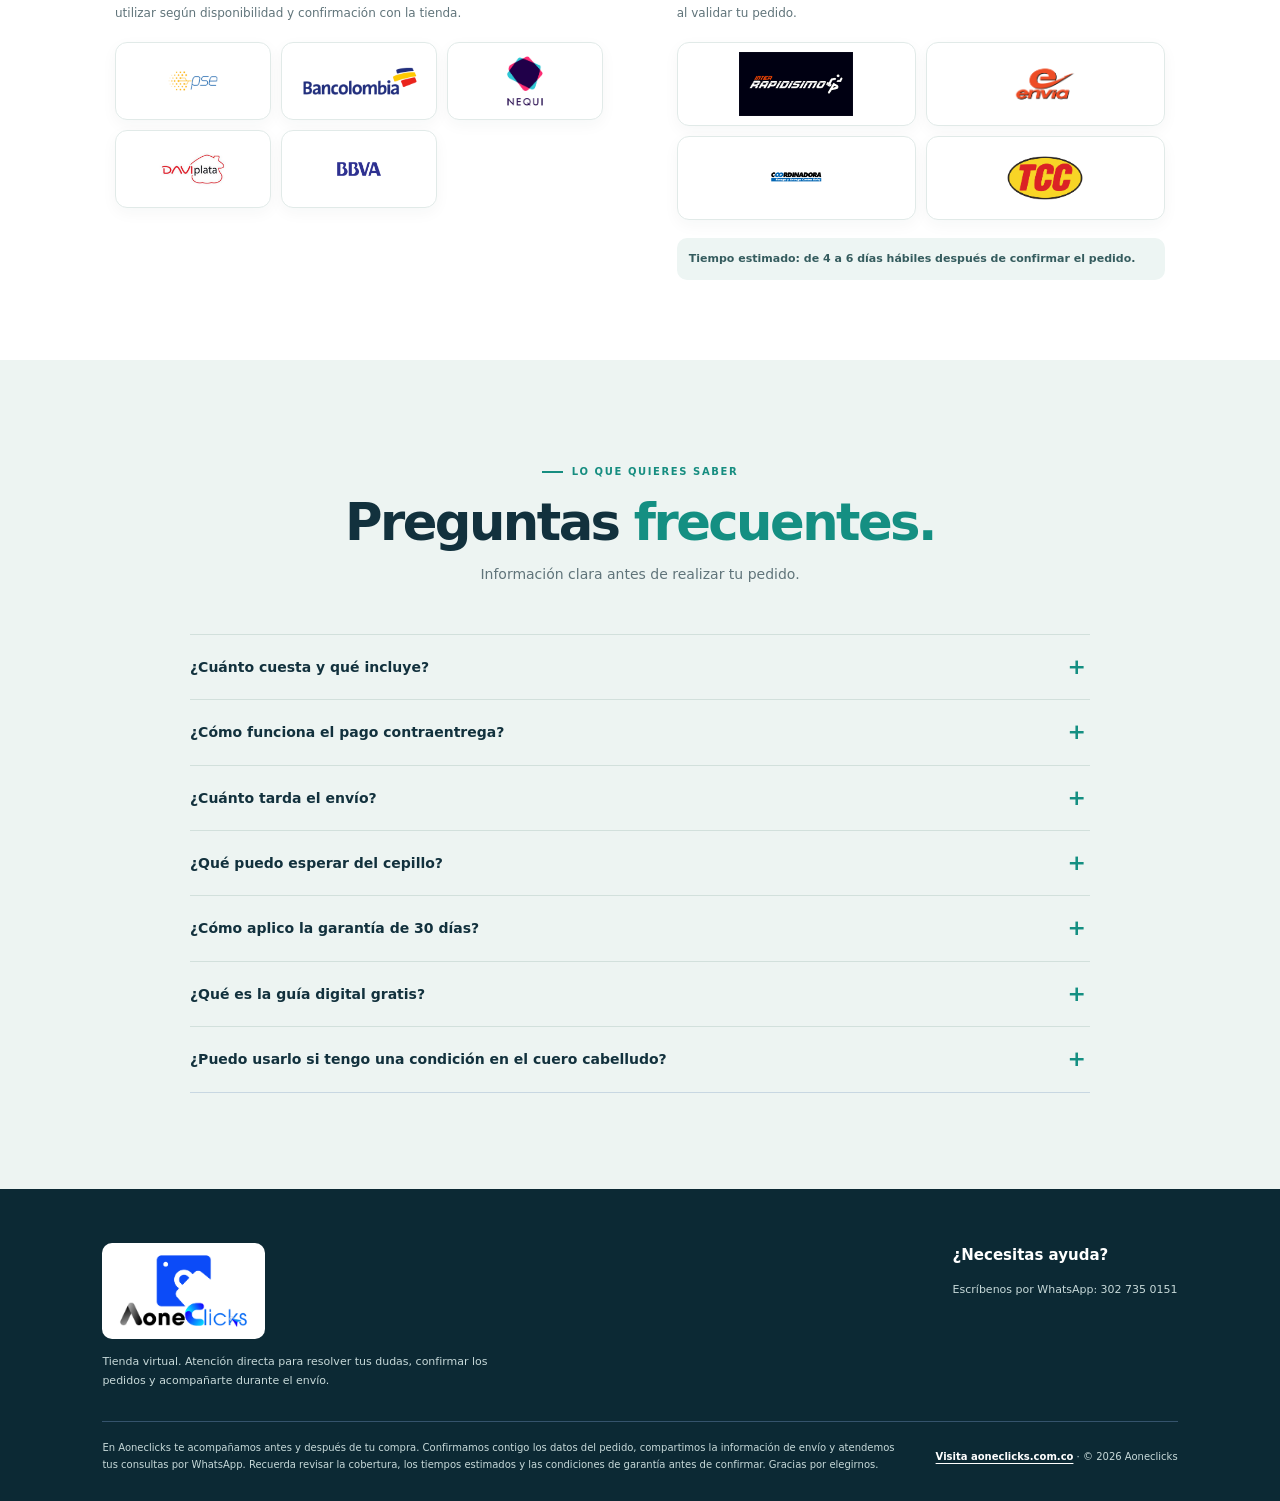
==== commit dc96e1c3: "Add files via upload" ====
--- a/index.html
+++ b/index.html
@@ -4,8 +4,8 @@
     <meta charset="UTF-8">
     <meta name="viewport" content="width=device-width, initial-scale=1">
     <meta name="theme-color" content="#102a43">
-    <meta name="description" content="Cepillo capilar con luz LED y EMS Aoneclicks. Envío gratis en Colombia, pago contraentrega y guía digital incluida.">
-    <title>Cepillo capilar LED + EMS | Aoneclicks</title>
+    <meta name="description" content="Cepillo capilar con luz LED Aoneclicks. Envío gratis en Colombia, pago contraentrega y guía digital incluida.">
+    <title>Cepillo capilar LED | Aoneclicks</title>
     <link rel="icon" type="image/png" href="./favicon.png">
     <link rel="apple-touch-icon" href="./favicon.png">
     <style>
@@ -329,7 +329,7 @@
         <a class="brand brand-logo" href="https://aoneclicks.com.co/" aria-label="Aoneclicks, ir a la tienda oficial"><img src="./aoneclicks-logo.png"         alt="Aoneclicks" width="691" height="402" fetchpriority="high"></a>
         <div class="header-right">
             <span class="header-note">Tu compra, acompañada de principio a fin</span>
-            <a class="button button-dark" href="https://wa.me/573027350151?text=Hola%2C%20quiero%20informaci%C3%B3n%20del%20cepillo%20capilar%20LED%20%2B%20EMS." target="_blank" rel="noopener noreferrer" aria-label="Consultar por WhatsApp">WhatsApp</a>
+            <a class="button button-dark" href="https://wa.me/573027350151?text=Hola%2C%20quiero%20informaci%C3%B3n%20del%20cepillo%20capilar%20LED." target="_blank" rel="noopener noreferrer" aria-label="Consultar por WhatsApp">WhatsApp</a>
         </div>
     </header>
 
@@ -341,20 +341,19 @@
                 <div class="hero-answer">
                     <span class="answer-label">La solución para tu rutina</span>
                     <h2 class="hero-solution">Cuidado capilar, sin salir de casa.</h2>
-                    <p>Cepillo con <strong>luz LED + EMS</strong> para acompañar tu rutina diaria.</p>
+                    <p>Cepillo con <strong>luz LED</strong> para acompañar tu rutina diaria.</p>
                 </div>
                 <div class="price-row"><span class="price">$95.900</span><span class="price-caption">COP · Envío gratis · Pagas al recibir</span></div>
                 <div class="hero-actions">
                     <a class="button" href="#pedido">Quiero hacer mi pedido <span aria-hidden="true">→</span></a>
-                    <a class="button button-dark" href="https://wa.me/573027350151?text=Hola%2C%20quiero%20informaci%C3%B3n%20del%20cepillo%20capilar%20LED%20%2B%20EMS." target="_blank" rel="noopener noreferrer">
-                        <svg viewBox="0 0 24 24" fill="none" aria-hidden="true"><path d="M20 11.5a8 8 0 0 1-11.9 7L4 20l1.5-4A8 8 0 1 1 20 11.5Z" stroke="currentColor" stroke-width="1.8" stroke-linejoin="round"/><path d="M9 8.5c.5 2.8 2 4.2 4.7 5l1-1.2 2 .9c-.2 1.2-1 2-2.3 2.1-3.8-.4-6.9-3.4-7.2-7.1.1-1.3.9-2.1 2.1-2.3l.9 2L9 8.5Z" fill="currentColor"/></svg>
+                    <a class="button button-dark"                     href="https://wa.me/573027350151?text=Hola%2C%20quiero%20informaci%C3%B3n%20del%20cepillo%20capilar%20LED." target="_blank" rel="noopener noreferrer">                        <svg viewBox="0 0 24 24" fill="none" aria-hidden="true"><path d="M20 11.5a8 8 0 0 1-11.9 7L4 20l1.5-4A8 8 0 1 1 20 11.5Z" stroke="currentColor" stroke-width="1.8" stroke-linejoin="round"/><path d="M9 8.5c.5 2.8 2 4.2 4.7 5l1-1.2 2 .9c-.2 1.2-1 2-2.3 2.1-3.8-.4-6.9-3.4-7.2-7.1.1-1.3.9-2.1 2.1-2.3l.9 2L9 8.5Z" fill="currentColor"/></svg>
                         Hablar por WhatsApp
                     </a>
                 </div>
                 <div class="micro-benefits"><span>Guía digital incluida</span><span>Garantía de 30 días</span><span>Contraentrega</span></div>
             </div>
             <div class="hero-visual">
-                <span class="led-caption">Luz LED + EMS</span>
+                <span class="led-caption">Luz LED</span>
                 <img class="product-photo hero-photo" src="./cepillo-led-hd.png" alt="Cepillo capilar negro con puntos de luz LED roja y cable USB" width="1536" height="1536" fetchpriority="high" decoding="async">
                 <span class="visual-caption">Cepillo LED + cable de carga</span>
             </div>
@@ -366,6 +365,12 @@
             <div class="trust-item"><span class="trust-icon" aria-hidden="true">⌁</span><div><b>Entrega estimada</b><small>4 a 6 días hábiles</small></div></div>
             <div class="trust-item"><span class="trust-icon" aria-hidden="true">↻</span><div><b>Garantía de 30 días</b><small>Consulta condiciones</small></div></div>
             <div class="trust-item"><span class="trust-icon" aria-hidden="true">♡</span><div><b>Guía digital gratis</b><small>Uso y beneficios</small></div></div>
+        </section>
+
+        <section class="section media-section">
+            <figure class="media-frame media-photo">
+                <img src="./cepillo-banner-mujer.jpg" alt="Mujer con el cepillo capilar de luz LED azul y su caja" width="768" height="768" loading="lazy" decoding="async">
+            </figure>
         </section>
 
         <section class="section media-section media-section--soft" id="video-rutina">
@@ -392,7 +397,7 @@
             <div class="pain-grid">
                 <article class="pain-card"><span class="number">01 / ESA PREOCUPACIÓN</span><h3>“¿Por qué se me cae?”</h3><p>Ver hebras sueltas puede angustiar. La caída puede tener distintas causas y el cepillo no diagnostica ni sustituye una consulta profesional.</p></article>
                 <article class="pain-card"><span class="number">02 / TU RUTINA</span><h3>¿No sabes por dónde empezar?</h3><p>Entre tantos consejos, es difícil distinguir qué sirve. Una rutina simple puede ayudarte a cuidar el cabello sin sumar pasos complicados.</p></article>
-                <article class="pain-card"><span class="number">03 / UNA ALTERNATIVA</span><h3>Un momento de cuidado en casa</h3><p>Integra la luz LED y EMS del cepillo a tu rutina siguiendo siempre las instrucciones del fabricante.</p></article>
+                <article class="pain-card"><span class="number">03 / UNA ALTERNATIVA</span><h3>Un momento de cuidado en casa</h3><p>Integra la luz LED del cepillo a tu rutina siguiendo siempre las instrucciones del fabricante.</p></article>
             </div>
         </section>
 
@@ -402,15 +407,20 @@
             </div>
             <div class="product-copy">
                 <span class="eyebrow">Tecnología en tu rutina</span>
-                <h2>Un solo cepillo.<br>Dos funciones.</h2>
-                <p>El cepillo capilar Aoneclicks combina <strong>luz LED y EMS</strong> en un formato pensado para usar en casa. Una alternativa práctica para acompañar tu rutina de cuidado capilar.</p>
+                <h2>Un solo cepillo.<br>Una rutina sencilla.</h2>
+                <p>El cepillo capilar Aoneclicks combina <strong>cepillado y luz LED</strong> en un formato pensado para usar en casa. Una alternativa práctica para acompañar tu rutina de cuidado capilar.</p>
                 <ul class="feature-list">
                     <li>Luz LED integrada en el cabezal.</li>
-                    <li>Función EMS incorporada.</li>
                     <li>Guía digital de uso y beneficios incluida con tu pedido.</li>
                     <li>Consulta la ficha y las instrucciones antes del primer uso.</li>
                 </ul>
             </div>
+        </section>
+
+        <section class="section media-section">
+            <figure class="media-frame media-photo">
+                <img src="./fototerapia-roja-azul.jpg" alt="Fototerapia roja y azul del cepillo capilar: luz roja y luz azul" width="632" height="597" loading="lazy" decoding="async">
+            </figure>
         </section>
 
         <section class="section media-section" id="video-demostracion">
@@ -427,6 +437,12 @@
             </figure>
         </section>
 
+        <section class="section media-section">
+            <figure class="media-frame media-photo">
+                <img src="./cabezal-masaje-3d.jpg" alt="Cabezal de masaje 3D del cepillo con 46 puntos de contacto" width="697" height="636" loading="lazy" decoding="async">
+            </figure>
+        </section>
+
         <section class="section media-section" id="uso-del-cepillo">
             <div class="section-heading">
                 <span class="eyebrow">Una rutina en casa</span>
@@ -442,16 +458,26 @@
             <div class="section-heading">
                 <span class="eyebrow">¿Qué lo hace diferente?</span>
                 <h2>Una rutina sencilla, con <em>más funciones.</em></h2>
-                <p>Descubre en un vistazo las funciones que reúnen en un mismo cepillo el cuidado diario, la luz LED y la tecnología EMS.</p>
+                <p>Descubre en un vistazo las funciones que reúnen en un mismo cepillo el cuidado diario y la luz LED.</p>
             </div>
             <div class="comparison-table" role="table" aria-label="Comparación de funciones">
-                <div class="comparison-row comparison-head" role="row"><div role="columnheader">Característica</div><div role="columnheader">Cepillo convencional</div><div role="columnheader">Aoneclicks LED + EMS</div></div>
+                <div class="comparison-row comparison-head" role="row"><div role="columnheader">Característica</div><div role="columnheader">Cepillo convencional</div><div role="columnheader">Aoneclicks LED</div></div>
                 <div class="comparison-row" role="row"><div role="rowheader">Cepillado capilar</div><div role="cell">Sí</div><div role="cell">Sí</div></div>
                 <div class="comparison-row" role="row"><div role="rowheader">Luz LED integrada</div><div role="cell">No suele incluirla</div><div role="cell">Sí</div></div>
-                <div class="comparison-row" role="row"><div role="rowheader">Función EMS</div><div role="cell">No suele incluirla</div><div role="cell">Sí</div></div>
                 <div class="comparison-row" role="row"><div role="rowheader">Guía digital incluida</div><div role="cell">No</div><div role="cell">Sí, gratis con el pedido</div></div>
             </div>
-            <p class="note">Diseñado para que integres el cepillado, la luz LED y la función EMS en un solo momento de cuidado práctico en casa. Incluye una guía digital para ayudarte a comenzar.</p>
+            <p class="note">Diseñado para que integres el cepillado y la luz LED en un solo momento de cuidado práctico en casa. Incluye una guía digital para ayudarte a comenzar.</p>
+        </section>
+
+        <section class="section media-section">
+            <div class="section-heading">
+                <span class="eyebrow">Conoce tu cepillo</span>
+                <h2>Detalles del <em>cepillo.</em></h2>
+                <p>Botones de control, cabezal con luz LED y puerto de carga USB tipo C. Sigue siempre las instrucciones del fabricante.</p>
+            </div>
+            <figure class="media-frame media-photo">
+                <img src="./cepillo-detalles.jpg" alt="Detalles del cepillo: botones de control, cabezal con luz LED y puerto de carga USB tipo C" width="692" height="665" loading="lazy" decoding="async">
+            </figure>
         </section>
 
         <section class="section">
@@ -464,18 +490,24 @@
                 <img class="before-after-photo" src="./antes-despues-capilar-hd.jpg" alt="Imagen comparativa de una mujer antes y después, con cabello más ordenado en la segunda imagen; el cambio es ilustrativo y no constituye resultado verificado" width="1680" height="1536" loading="lazy" decoding="async">
             </div>
             <p class="guide-caveat"><strong>En Aoneclicks te acompañamos en cada paso:</strong> recibes una guía digital para usar el producto, atención por WhatsApp y la tranquilidad de pagar contraentrega. La imagen es una referencia visual; cada cabello es diferente y los resultados pueden variar.</p>
+        </section>
+
+        <section class="section media-section">
+            <figure class="media-frame media-photo">
+                <img src="./cepillo-azul-rojo.jpg" alt="Dos cepillos capilares, uno con luz LED azul y otro con luz LED roja" width="551" height="627" loading="lazy" decoding="async">
+            </figure>
         </section>
 
         <section class="offer" id="oferta">
             <div class="offer-copy">
                 <span class="eyebrow">Todo incluido en tu pedido</span>
                 <h2>Tu cepillo llega con un extra para empezar.</h2>
-                <p>Por <strong>$95.900 COP</strong> recibes el cepillo capilar LED + EMS, una guía digital de uso y beneficios, envío gratis a toda Colombia y pago contraentrega.</p>
+                <p>Por <strong>$95.900 COP</strong> recibes el cepillo capilar LED, una guía digital de uso y beneficios, envío gratis a toda Colombia y pago contraentrega.</p>
                 <div class="offer-points"><span>Envío gratis nacional</span><span>Paga al recibir</span><span>Guía digital gratis</span><span>Garantía 30 días</span></div>
             </div>
             <div class="offer-card">
                 <span class="eyebrow">Compra directa</span>
-                <h3>Cepillo capilar LED + EMS</h3>
+                <h3>Cepillo capilar LED</h3>
                 <p class="offer-price">$95.900</p>
                 <p>COP · Precio total del producto</p>
                 <a class="button button-dark" href="#pedido">Completar pedido <span aria-hidden="true">→</span></a>
@@ -527,7 +559,7 @@
                 <div class="checkout-intro">
                     <span class="eyebrow">Tu compra, paso a paso</span>
                     <h2>De aquí a tu casa, sin enredos.</h2>
-                    <p>Completa los datos de envío y abre WhatsApp para confirmar. El formulario no almacena la información en esta página.</p>
+                    <p>Completa los datos de envío y continúa a nuestra tienda para finalizar tu compra. Tus datos se llenarán automáticamente en el checkout.</p>
                     <ul class="checkout-perks">
                         <li>Envío gratis a toda Colombia.</li>
                         <li>Entrega estimada: 4 a 6 días hábiles.</li>
@@ -537,7 +569,7 @@
                 </div>
                 <form class="order-form" id="order-form">
                     <h3>Datos para realizar el envío</h3>
-                    <p class="form-intro">Te enviaremos a WhatsApp el resumen para confirmar tu pedido.</p>
+                    <p class="form-intro">Al continuar, pasarás a la tienda oficial con tus datos ya completados.</p>
                     <div class="fields">
                         <div class="field"><label for="first-name">Nombre</label><input id="first-name" name="nombre" autocomplete="given-name" placeholder="Tu nombre" required></div>
                         <div class="field"><label for="last-name">Apellido</label><input id="last-name" name="apellido" autocomplete="family-name" placeholder="Tu apellido" required></div>
@@ -545,9 +577,11 @@
                         <div class="field field-wide"><label for="address">Dirección completa</label><input id="address" name="direccion" autocomplete="street-address" placeholder="Calle, carrera, número, barrio y referencia" required></div>
                         <div class="field"><label for="department">Departamento</label><select id="department" name="departamento" autocomplete="address-level1" required><option value="">Selecciona</option><option>Amazonas</option><option>Antioquia</option><option>Arauca</option><option>Atlántico</option><option>Bogotá D.C.</option><option>Bolívar</option><option>Boyacá</option><option>Caldas</option><option>Caquetá</option><option>Casanare</option><option>Cauca</option><option>Cesar</option><option>Chocó</option><option>Córdoba</option><option>Cundinamarca</option><option>Guainía</option><option>Guaviare</option><option>Huila</option><option>La Guajira</option><option>Magdalena</option><option>Meta</option><option>Nariño</option><option>Norte de Santander</option><option>Putumayo</option><option>Quindío</option><option>Risaralda</option><option>San Andrés y Providencia</option><option>Santander</option><option>Sucre</option><option>Tolima</option><option>Valle del Cauca</option><option>Vaupés</option><option>Vichada</option></select></div>
                         <div class="field"><label for="city">Ciudad o municipio</label><input id="city" name="ciudad" autocomplete="address-level2" placeholder="Tu ciudad" required></div>
+                        <div class="field field-wide"><label for="quantity">Cantidad</label><select id="quantity" name="cantidad" required><option value="1">1 cepillo</option><option value="2">2 cepillos</option><option value="3">3 cepillos</option><option value="4">4 cepillos</option><option value="5">5 cepillos</option></select></div>
+                        <div class="field field-wide"><label for="email">Correo electrónico <span>(opcional)</span></label><input id="email" name="correo" type="email" autocomplete="email" placeholder="tucorreo@ejemplo.com"></div>
                     </div>
-                    <label class="consent"><input type="checkbox" name="consentimiento" required><span>Acepto que mis datos se compartan por WhatsApp con Aoneclicks para gestionar y confirmar este pedido. No se guardan en esta página.</span></label>
-                    <button class="button" type="submit">Confirmar mi pedido por WhatsApp <span aria-hidden="true">→</span></button>
+                    <label class="consent"><input type="checkbox" name="consentimiento" required><span>Acepto que mis datos se usen para gestionar y confirmar este pedido en la tienda Aoneclicks. No se guardan en esta página.</span></label>
+                    <button class="button" type="submit">Continuar a la tienda <span aria-hidden="true">→</span></button>
                     <p class="form-note">Precio: $95.900 COP · Envío gratis · Pagas solo cuando recibes el producto.</p>
                 </form>
             </div>
@@ -587,10 +621,10 @@
                 <p>Información clara antes de realizar tu pedido.</p>
             </div>
             <div class="faq-grid">
-                <details><summary>¿Cuánto cuesta y qué incluye?</summary><p>El precio es $95.900 COP. Incluye el cepillo capilar LED + EMS, envío gratis a Colombia y guía digital de uso y beneficios.</p></details>
+                <details><summary>¿Cuánto cuesta y qué incluye?</summary><p>El precio es $95.900 COP. Incluye el cepillo capilar LED, envío gratis a Colombia y guía digital de uso y beneficios.</p></details>
                 <details><summary>¿Cómo funciona el pago contraentrega?</summary><p>Confirmamos los datos contigo y pagas cuando recibes el pedido. Consulta por WhatsApp los medios disponibles con la transportadora en tu zona.</p></details>
                 <details><summary>¿Cuánto tarda el envío?</summary><p>El tiempo estimado es de 4 a 6 días hábiles desde la confirmación. Puede variar según destino, cobertura y operación de la transportadora.</p></details>
-                <details><summary>¿Qué puedo esperar del cepillo?</summary><p>Es una herramienta de cuidado personal que combina cepillado, luz LED y EMS para acompañar tu rutina en casa. Queremos que compres con información clara: cada persona es diferente y no prometemos resultados de crecimiento ni de reducción de la caída. Si tienes dudas sobre tu salud capilar, consulta con un profesional de salud; y si quieres conocer el producto antes de pedirlo, estamos disponibles por WhatsApp.</p></details>
+                <details><summary>¿Qué puedo esperar del cepillo?</summary><p>Es una herramienta de cuidado personal que combina cepillado y luz LED para acompañar tu rutina en casa. Queremos que compres con información clara: cada persona es diferente y no prometemos resultados de crecimiento ni de reducción de la caída. Si tienes dudas sobre tu salud capilar, consulta con un profesional de salud; y si quieres conocer el producto antes de pedirlo, estamos disponibles por WhatsApp.</p></details>
                 <details><summary>¿Cómo aplico la garantía de 30 días?</summary><p>Aoneclicks ofrece 30 días de garantía de fabricación y satisfacción según lo indicado para esta oferta. Escríbenos por WhatsApp para conocer cobertura, condiciones, exclusiones y proceso antes de comprar.</p></details>
                 <details><summary>¿Qué es la guía digital gratis?</summary><p>Es material digital de uso y beneficios que acompaña el pedido. Solicita por WhatsApp la información sobre cómo y cuándo la recibirás.</p></details>
                 <details><summary>¿Puedo usarlo si tengo una condición en el cuero cabelludo?</summary><p>Consulta primero con un profesional de salud y sigue las precauciones e instrucciones del fabricante. No uses el producto sobre piel irritada o lesionada sin orientación profesional.</p></details>
@@ -606,7 +640,7 @@
         <div class="footer-legal"><span>En Aoneclicks te acompañamos antes y después de tu compra. Confirmamos contigo los datos del pedido, compartimos la información de envío y atendemos tus consultas por WhatsApp. Recuerda revisar la cobertura, los tiempos estimados y las condiciones de garantía antes de confirmar. Gracias por elegirnos.</span><span><a href="https://aoneclicks.com.co/" target="_blank" rel="noopener noreferrer">Visita aoneclicks.com.co</a> · © 2026 Aoneclicks</span></div>
     </footer>
 
-    <a class="whatsapp-float" href="https://wa.me/573027350151?text=Hola%2C%20quiero%20informaci%C3%B3n%20del%20cepillo%20capilar%20LED%20%2B%20EMS." target="_blank" rel="noopener noreferrer" aria-label="Escribir a Aoneclicks por WhatsApp">
+    <a class="whatsapp-float" href="https://wa.me/573027350151?text=Hola%2C%20quiero%20informaci%C3%B3n%20del%20cepillo%20capilar%20LED." target="_blank" rel="noopener noreferrer" aria-label="Escribir a Aoneclicks por WhatsApp">
         <svg viewBox="0 0 24 24" fill="none" aria-hidden="true"><path d="M20 11.5a8 8 0 0 1-11.9 7L4 20l1.5-4A8 8 0 1 1 20 11.5Z" stroke="currentColor" stroke-width="1.8" stroke-linejoin="round"/><path d="M9 8.5c.5 2.8 2 4.2 4.7 5l1-1.2 2 .9c-.2 1.2-1 2-2.3 2.1-3.8-.4-6.9-3.4-7.2-7.1.1-1.3.9-2.1 2.1-2.3l.9 2L9 8.5Z" fill="currentColor"/></svg>
     </a>
     <div class="floating-trust"><span aria-hidden="true">●</span> Envío gratis · paga al recibir</div>
@@ -669,26 +703,28 @@
             });
         }
 
+        const SHOPIFY_STORE_URL = "https://aoneclicks.com.co";
+        const SHOPIFY_VARIANT_ID = "67736002134110";
+
         const orderForm = document.getElementById("order-form");
         orderForm.addEventListener("submit", (event) => {
             event.preventDefault();
             if (!orderForm.reportValidity()) return;
 
             const order = new FormData(orderForm);
-            const message = [
-                "Hola, quiero confirmar mi pedido en Aoneclicks.",
-                "",
-                "Producto: Cepillo capilar LED + EMS",
-                "Precio: $95.900 COP",
-                "Pago: Contraentrega",
-                `Nombre: ${order.get("nombre")} ${order.get("apellido")}`,
-                `WhatsApp: ${order.get("telefono")}`,
-                `Dirección: ${order.get("direccion")}`,
-                `Departamento: ${order.get("departamento")}`,
-                `Ciudad: ${order.get("ciudad")}`
-            ].join("\n");
-
-            window.open(`https://wa.me/573027350151?text=${encodeURIComponent(message)}`, "_blank", "noopener,noreferrer");
+            const checkoutParams = new URLSearchParams({
+                "checkout[shipping_address][first_name]": order.get("nombre"),
+                "checkout[shipping_address][last_name]": order.get("apellido"),
+                "checkout[shipping_address][phone]": order.get("telefono"),
+                "checkout[shipping_address][address1]": order.get("direccion"),
+                "checkout[shipping_address][city]": order.get("ciudad"),
+                "checkout[shipping_address][province]": order.get("departamento"),
+                "checkout[shipping_address][country]": "Colombia"
+            });
+            const email = order.get("correo").trim();
+            if (email) checkoutParams.set("checkout[email]", email);
+
+            window.location.href = `${SHOPIFY_STORE_URL}/cart/${SHOPIFY_VARIANT_ID}:${order.get("cantidad")}?${checkoutParams.toString()}`;
         });
     </script>
 </body>
